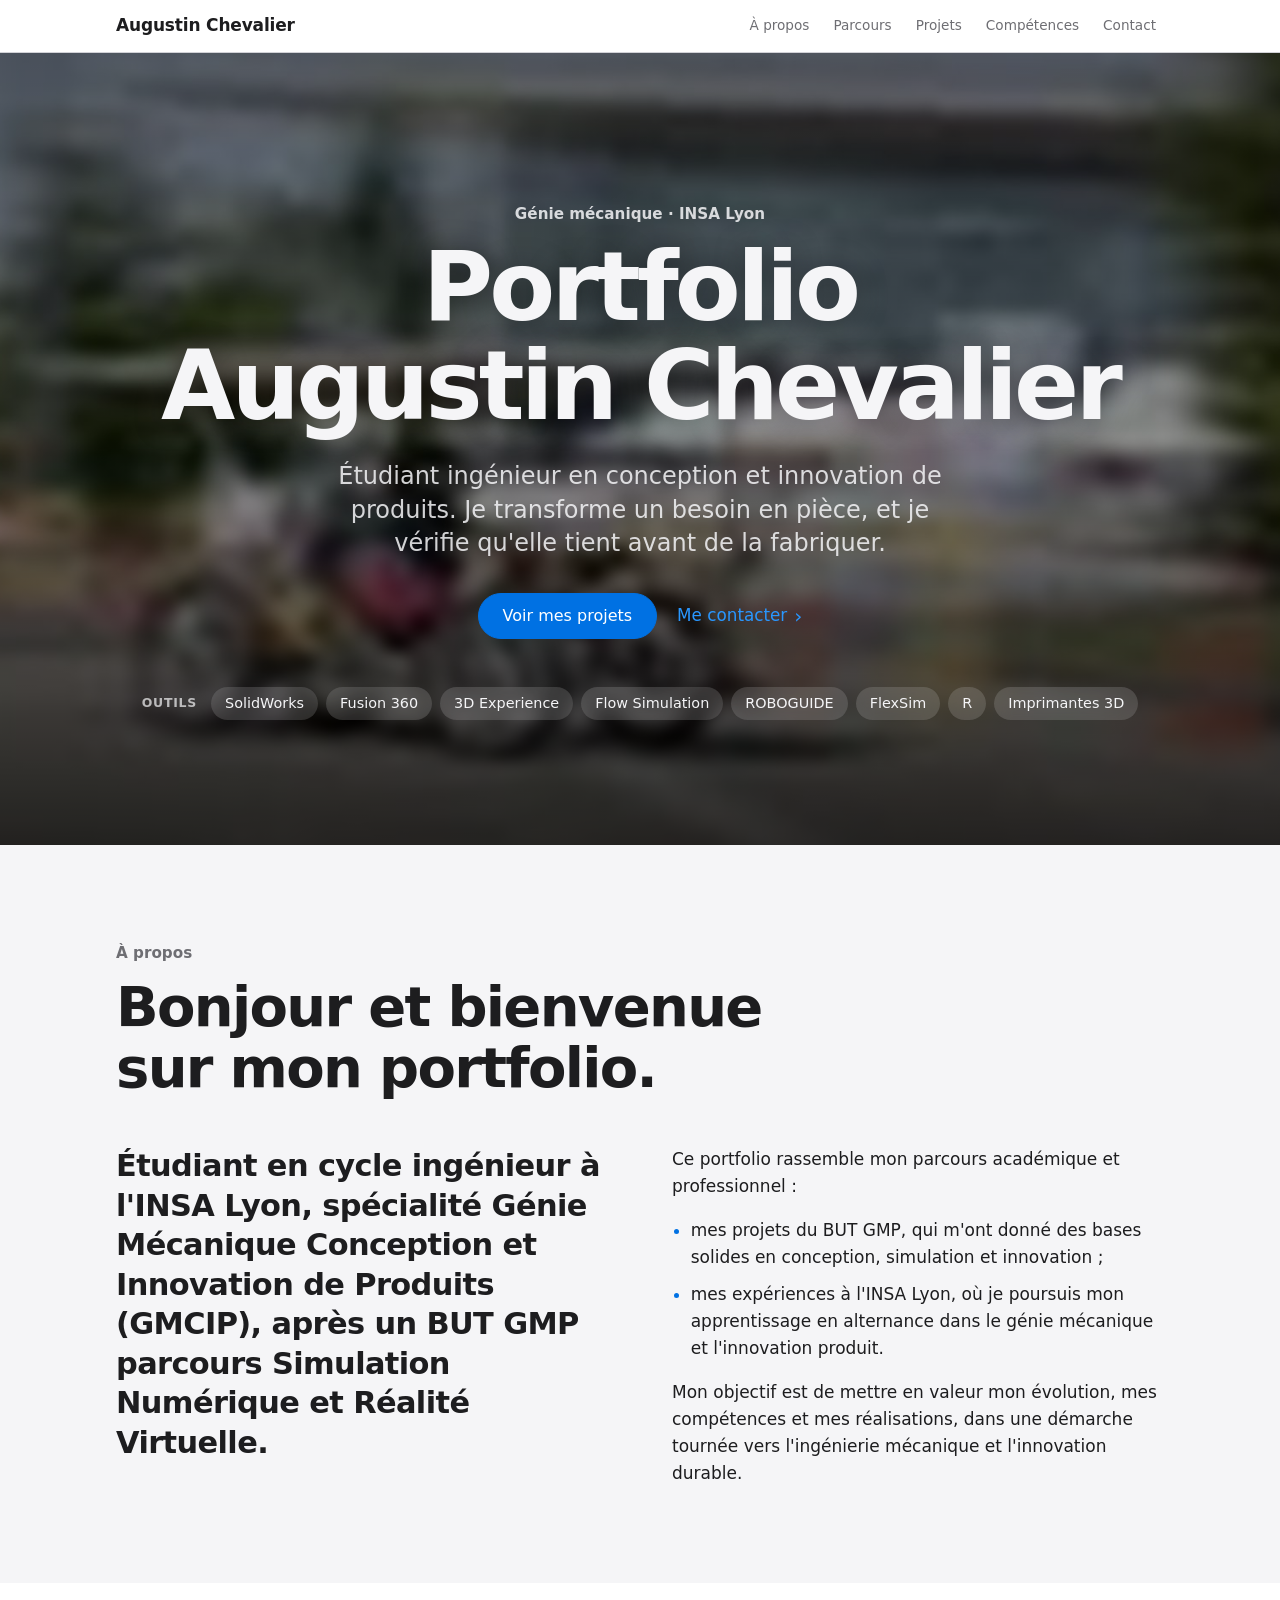
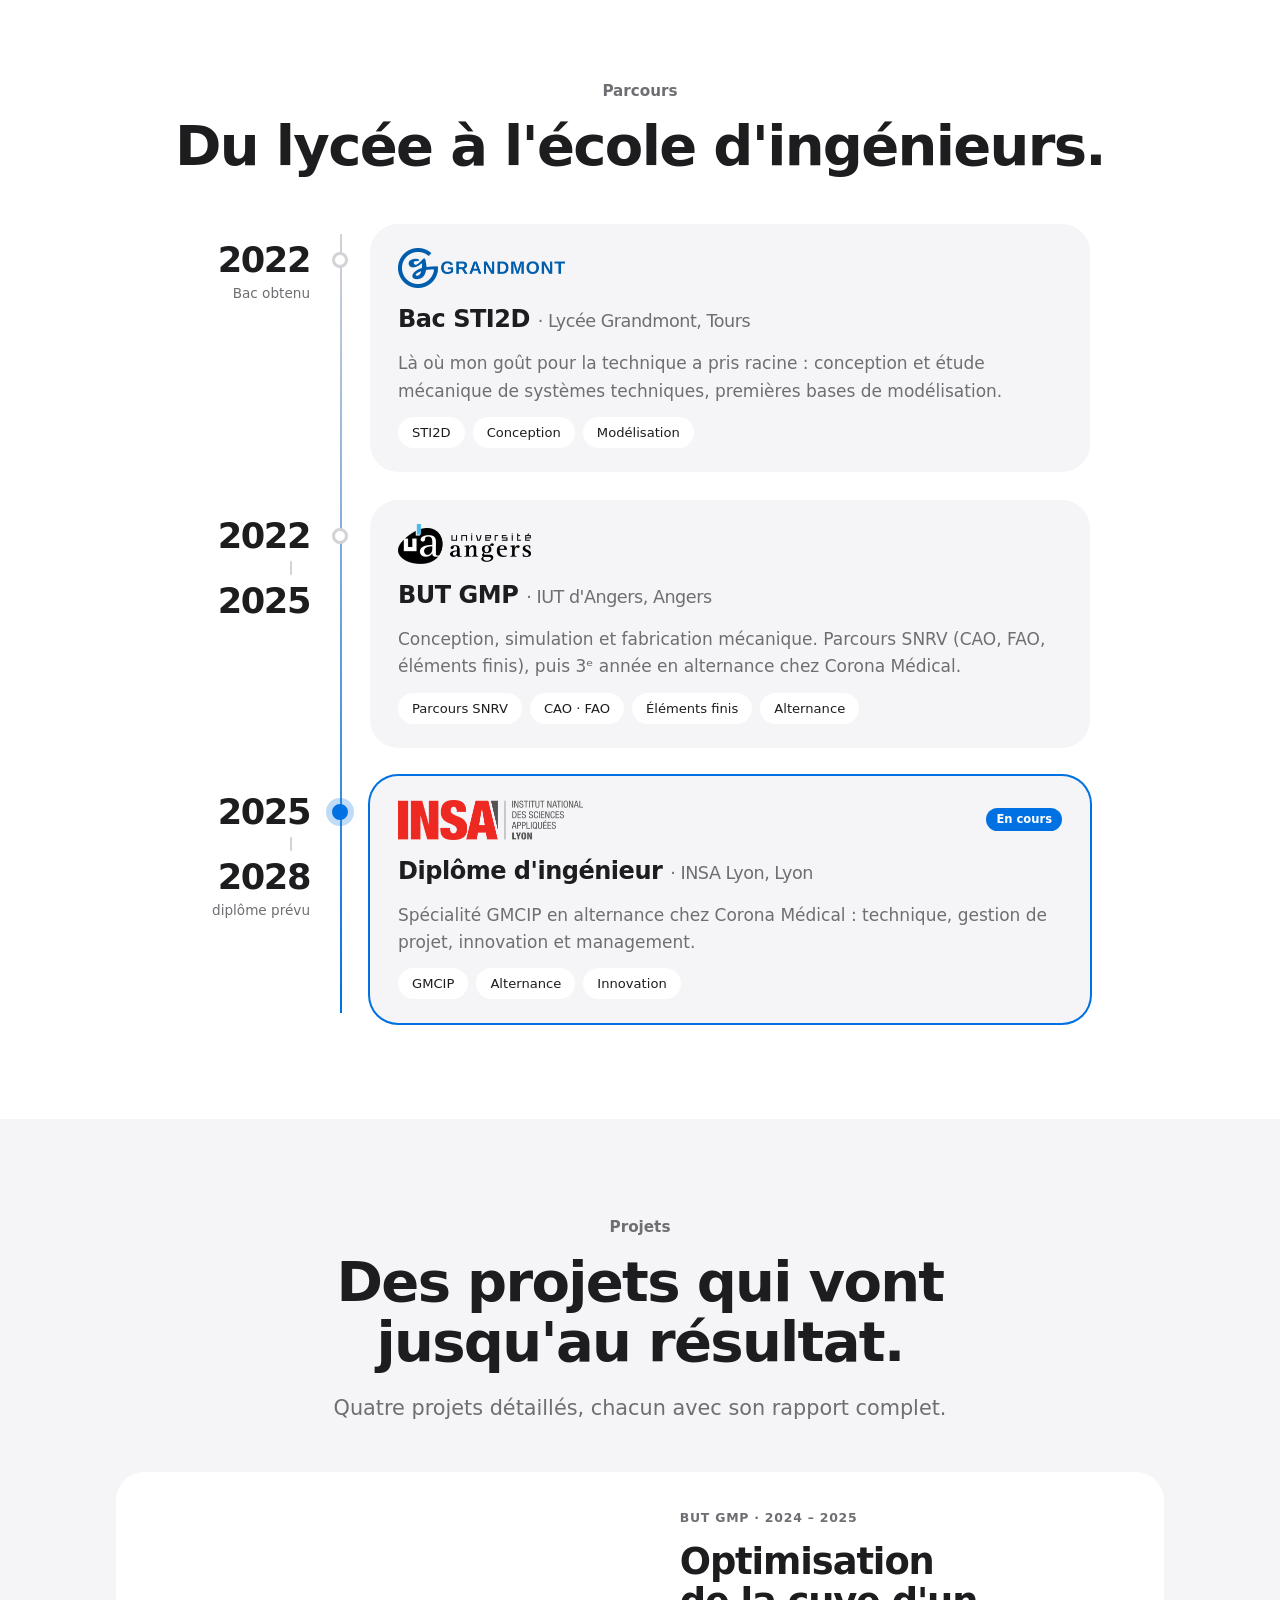
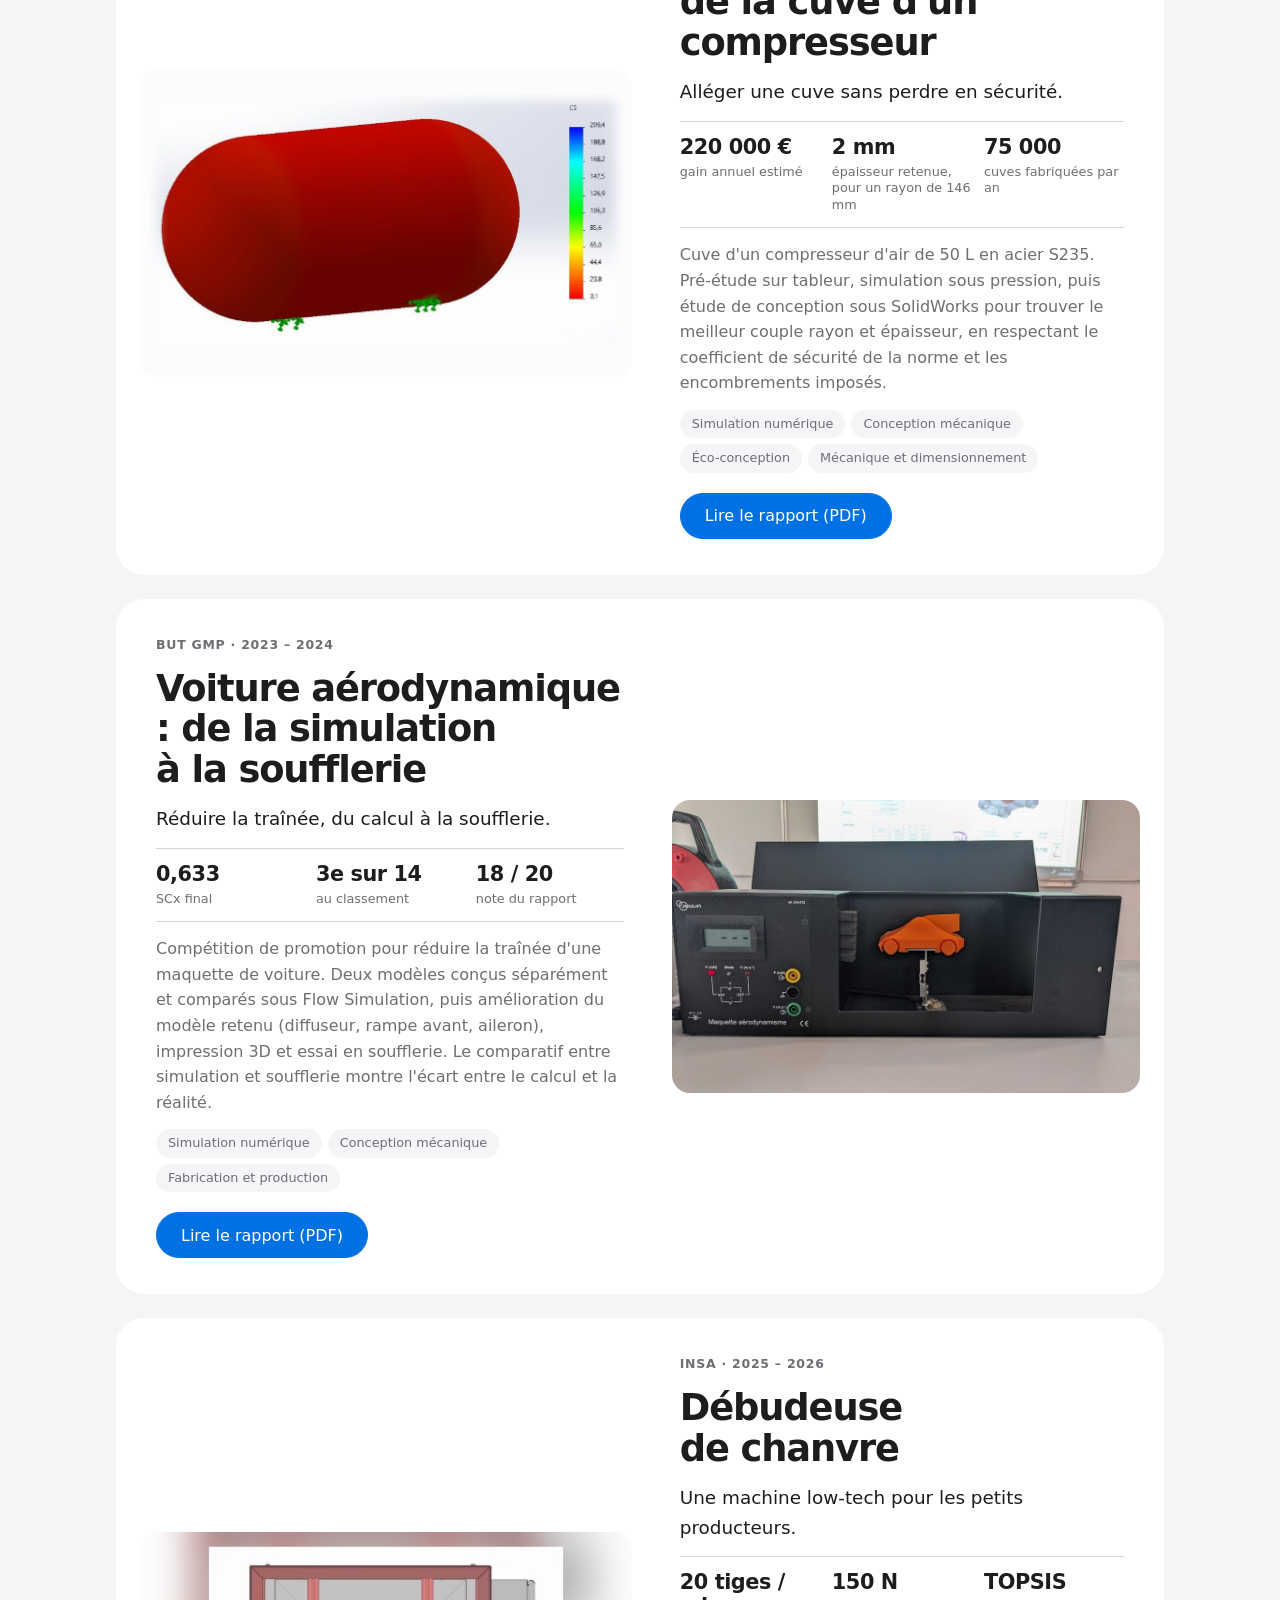
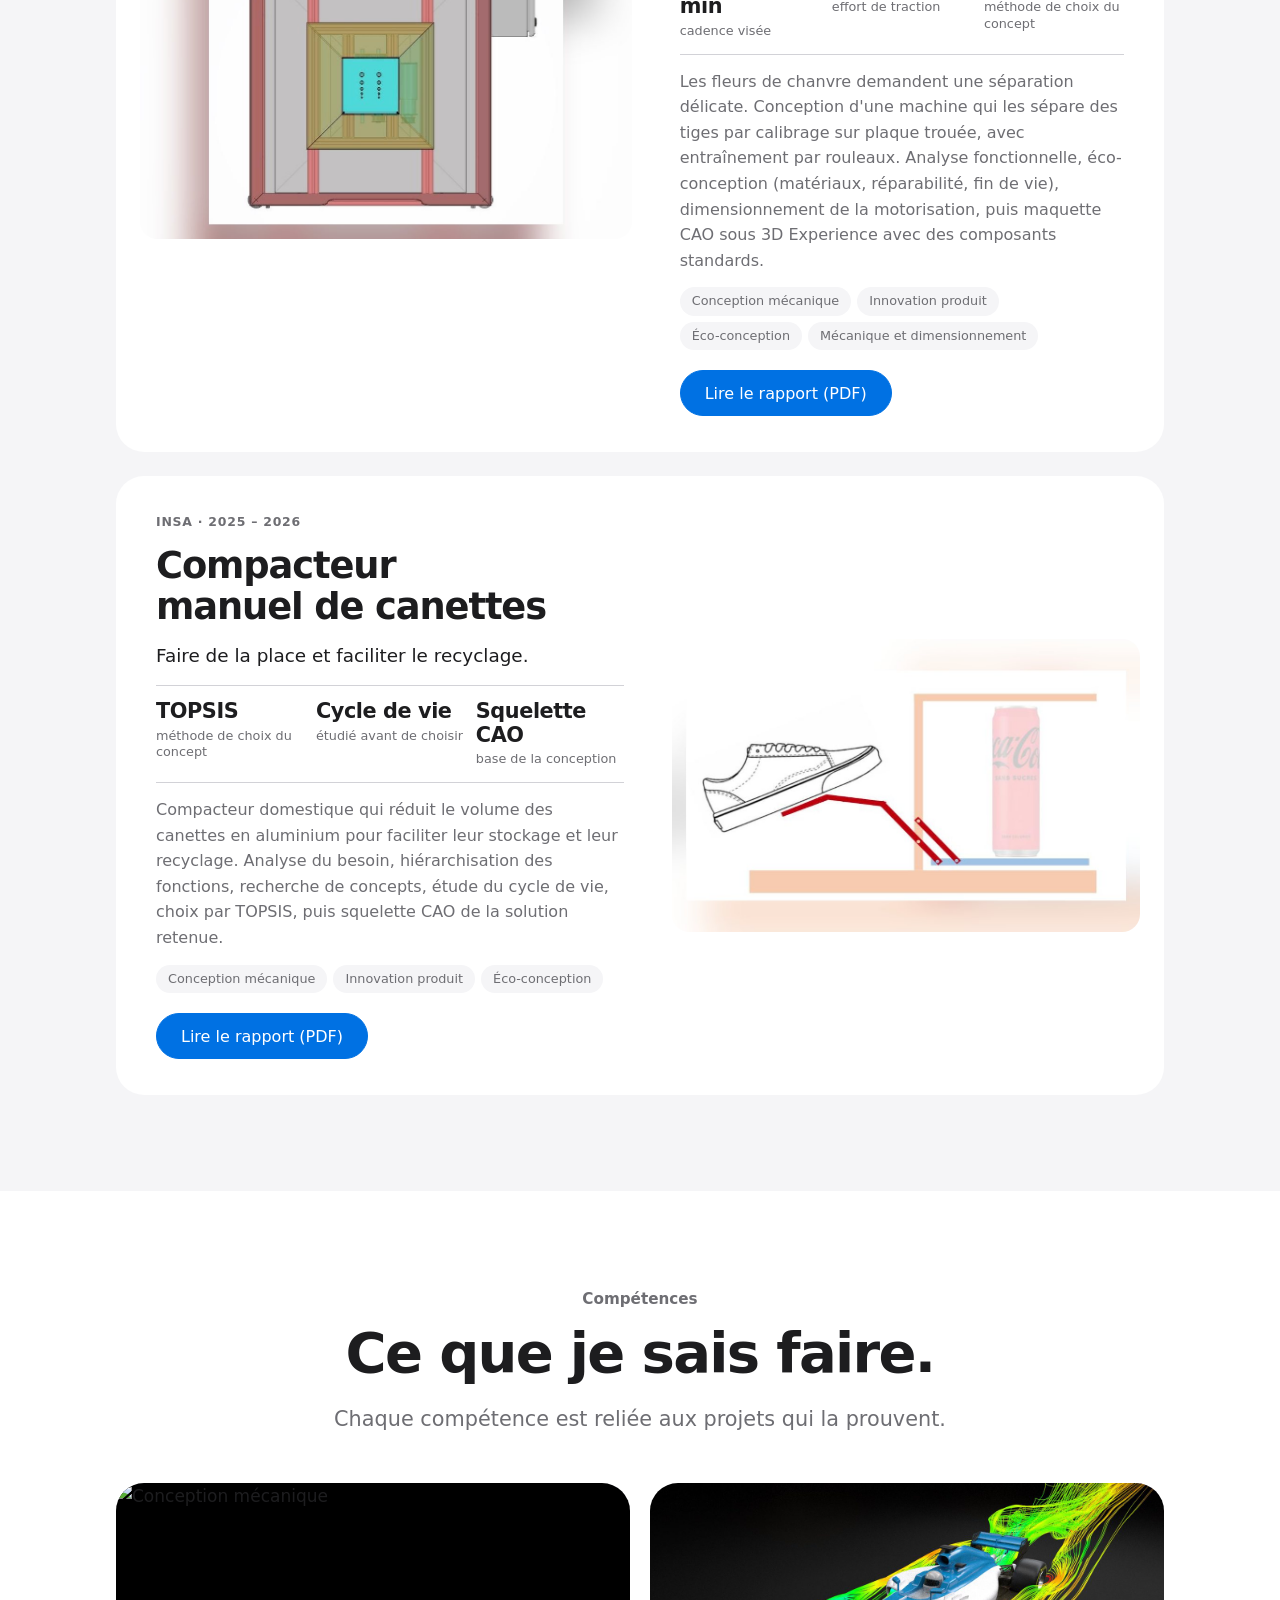
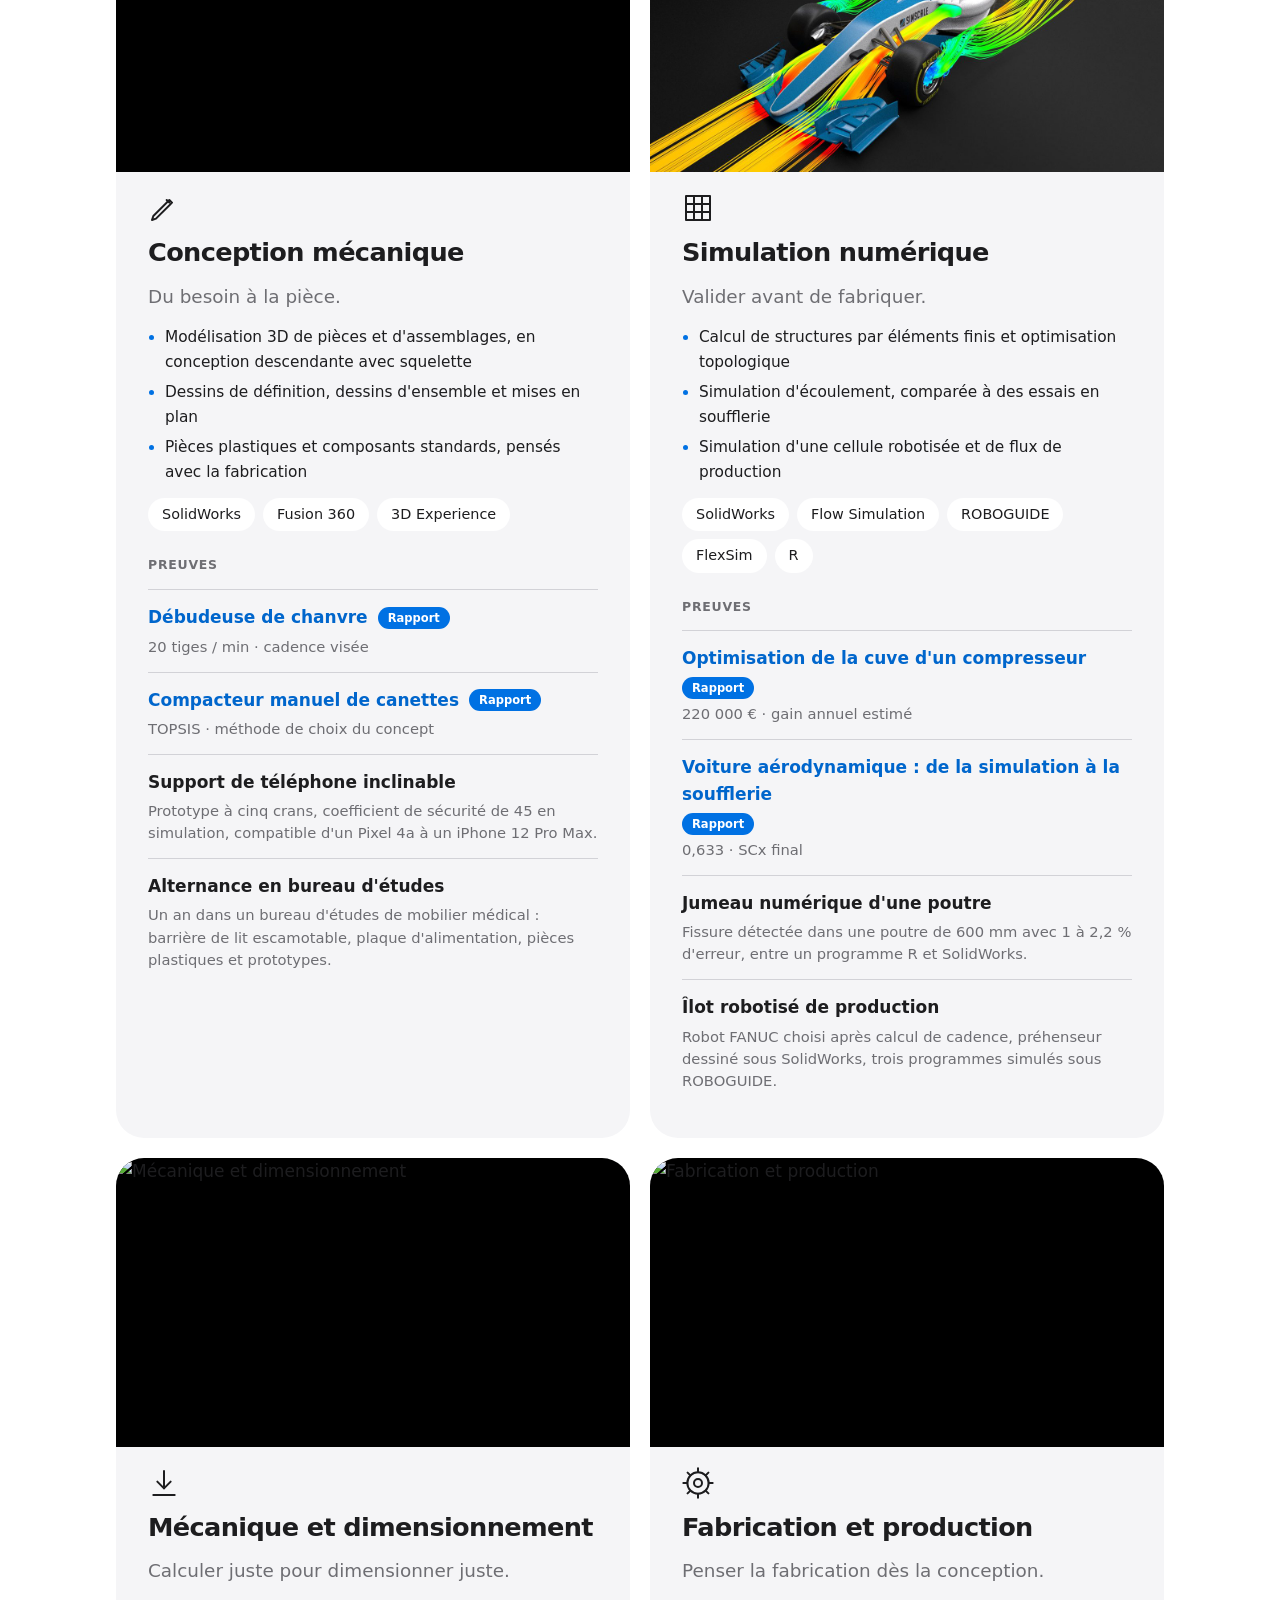
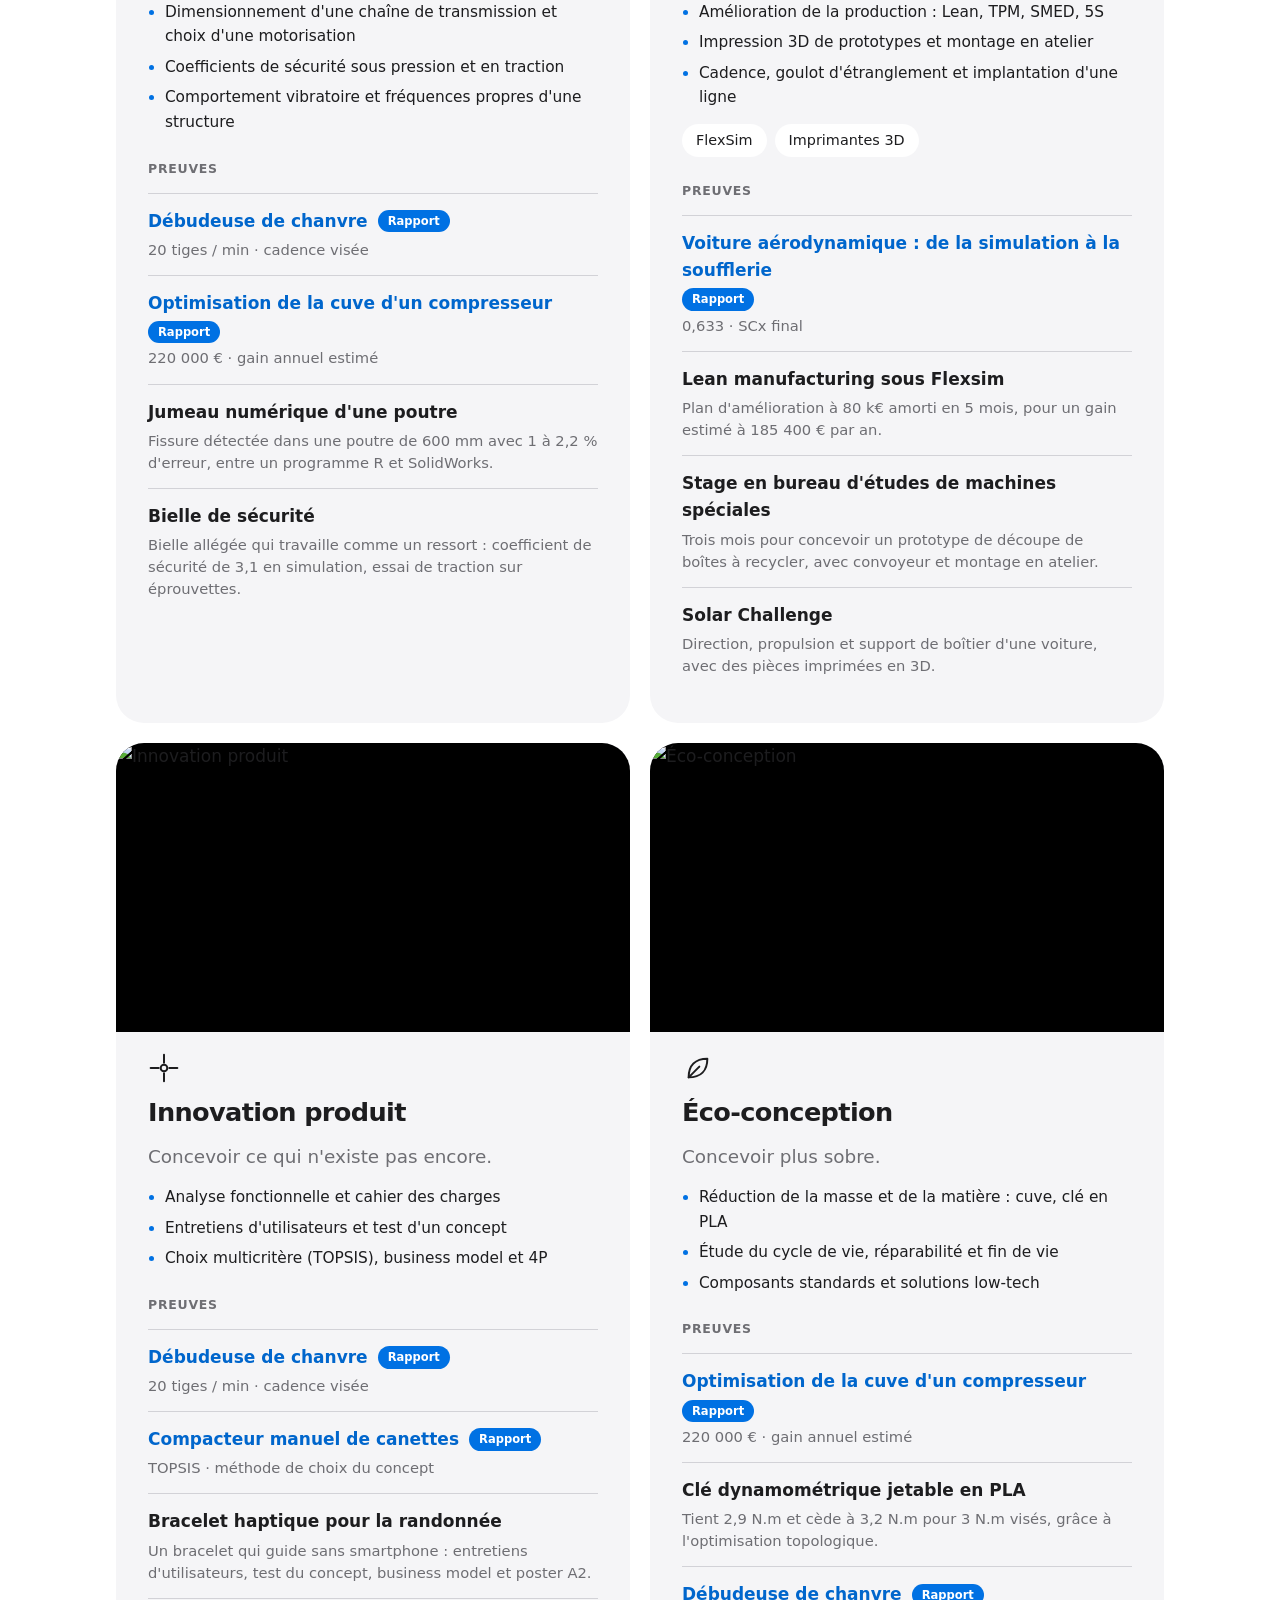
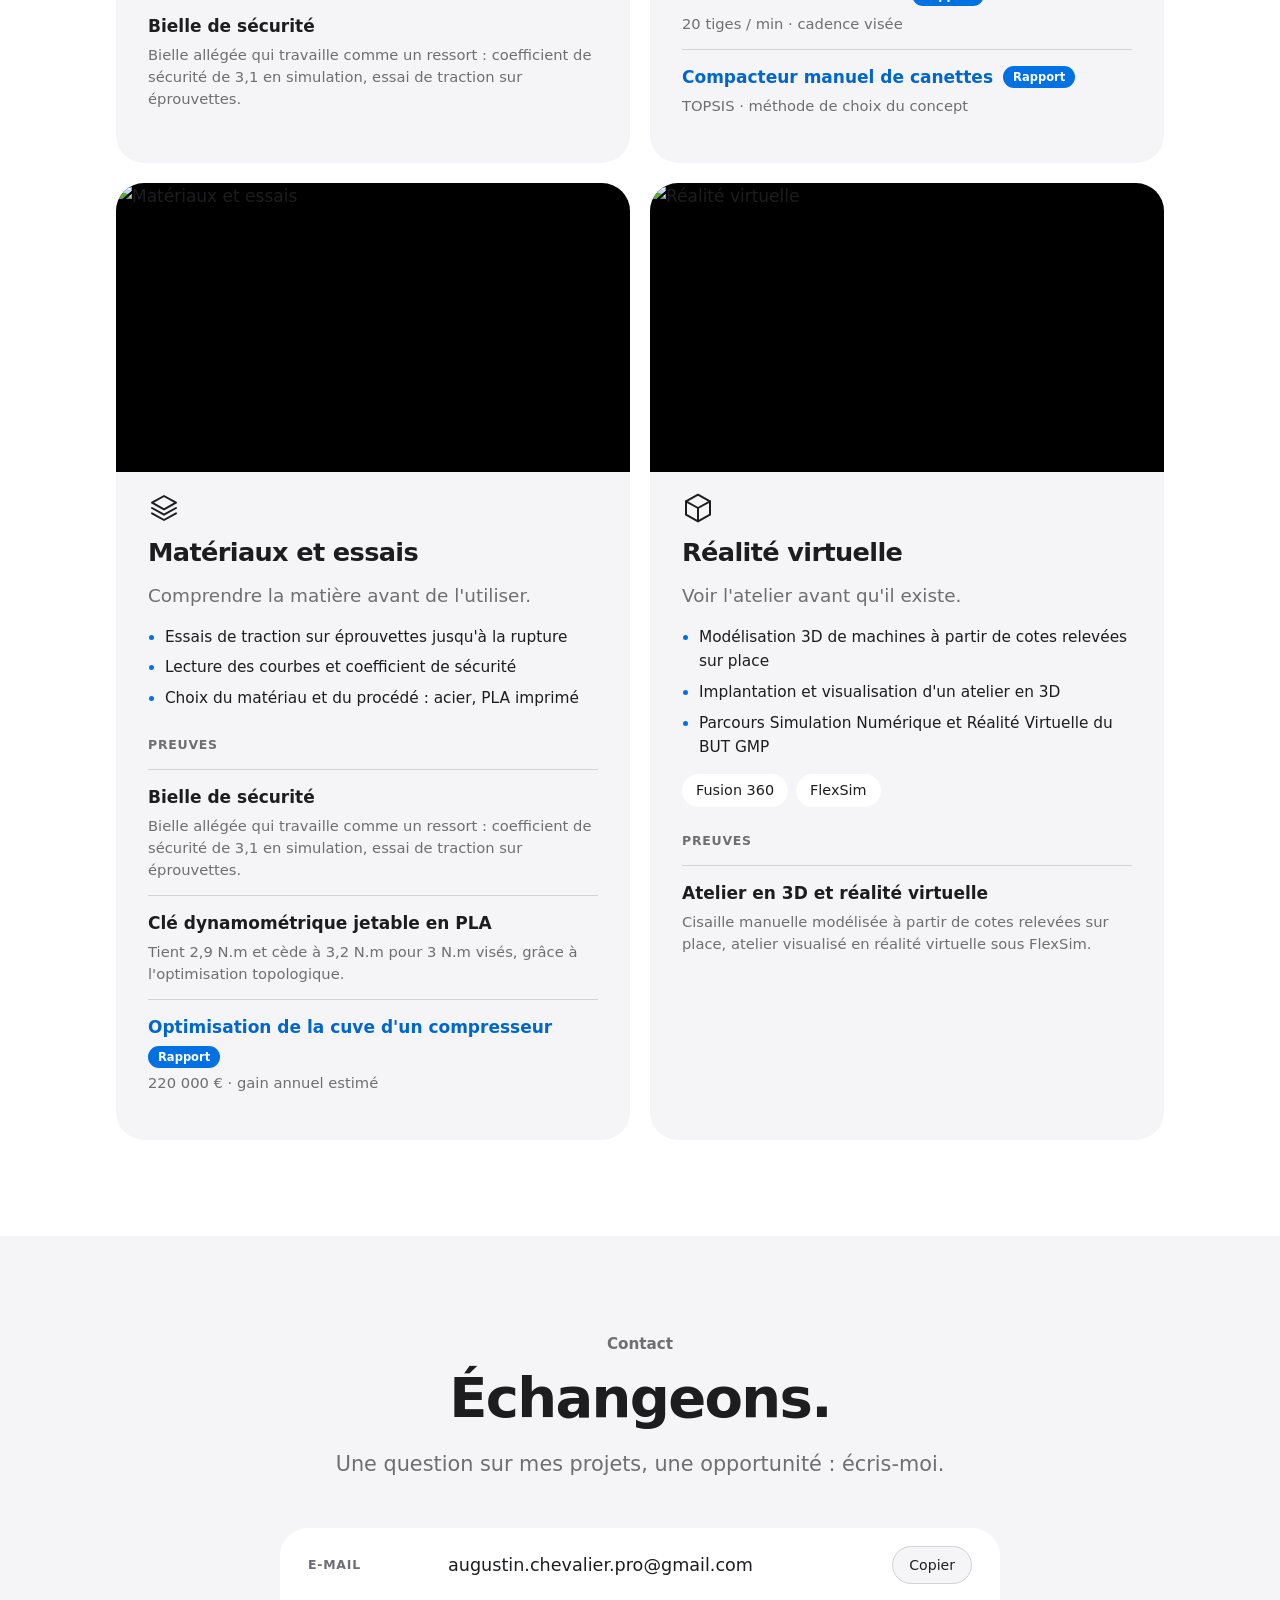
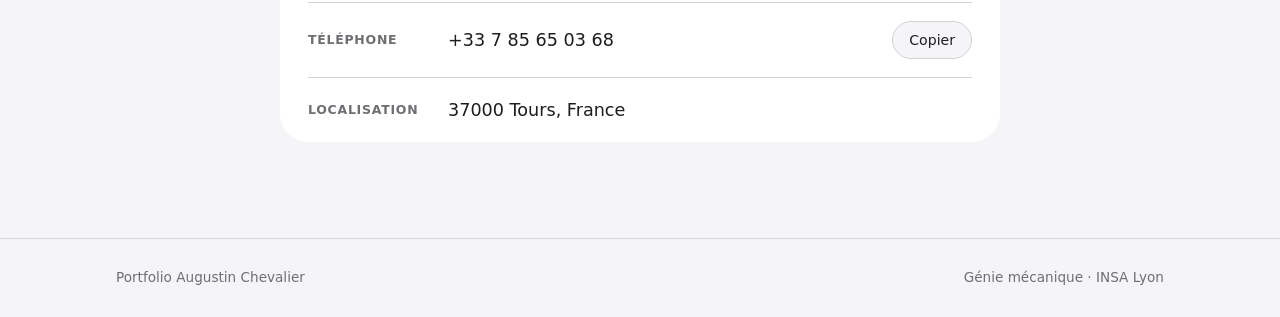
==== index.html @ 90d433e7 "Retire l'objectif de la carte INSA" ====
<!doctype html>
<html lang="fr">
<head>
<meta charset="utf-8">
<meta name="viewport" content="width=device-width, initial-scale=1, viewport-fit=cover">
<title>Portfolio Augustin Chevalier</title>
<meta name="description" content="Étudiant ingénieur en génie mécanique à l'INSA Lyon : conception, simulation et innovation produit.">
<link rel="stylesheet" href="style.css">
</head>
<body>

<header class="bar">
  <div class="inner">
    <a class="brand" href="#haut">Augustin Chevalier</a>
    <nav class="nav" aria-label="Navigation principale">
      <a href="#apropos">À propos</a>
      <a href="#parcours">Parcours</a>
      <a href="#projets">Projets</a>
      <a href="#competences">Compétences</a>
      <a href="#contact">Contact</a>
    </nav>
  </div>
</header>

<main>
  <section class="band plain hero photo" id="haut">
    <div class="inner">
      <p class="eyebrow">Génie mécanique · INSA Lyon</p>
      <h1>Portfolio<br>Augustin Chevalier</h1>
      <p class="sub">Étudiant ingénieur en conception et innovation de produits. Je transforme un besoin en pièce, et je vérifie qu'elle tient avant de la fabriquer.</p>
      <div class="cta">
        <a class="btn primary" href="#projets">Voir mes projets</a>
        <a class="link" href="#contact">Me contacter</a>
      </div>
      <div class="tools">
        <span class="label">Outils</span>
        <div class="chips" id="outils"></div>
      </div>
    </div>
  </section>

  <section class="band alt" id="apropos">
    <div class="inner">
      <div class="head"><span class="eyebrow">À propos</span><h2>Bonjour et bienvenue sur mon portfolio.</h2></div>
      <div class="about">
        <div>
          <p class="big">Étudiant en cycle ingénieur à l'INSA Lyon, spécialité Génie Mécanique Conception et Innovation de Produits (GMCIP), après un BUT GMP parcours Simulation Numérique et Réalité Virtuelle.</p>
        </div>
        <div>
          <p>Ce portfolio rassemble mon parcours académique et professionnel :</p>
          <ul>
            <li>mes projets du BUT GMP, qui m'ont donné des bases solides en conception, simulation et innovation ;</li>
            <li>mes expériences à l'INSA Lyon, où je poursuis mon apprentissage en alternance dans le génie mécanique et l'innovation produit.</li>
          </ul>
          <p>Mon objectif est de mettre en valeur mon évolution, mes compétences et mes réalisations, dans une démarche tournée vers l'ingénierie mécanique et l'innovation durable.</p>
        </div>
      </div>
    </div>
  </section>
  <section class="band plain" id="parcours">
    <div class="inner">
      <div class="head center"><span class="eyebrow">Parcours</span><h2>Du lycée à l'école d'ingénieurs.</h2></div>
      <ol class="timeline">
        <li class="tl-item">
          <div class="tl-date"><strong>2022</strong><span>Bac obtenu</span></div>
          <div class="tl-dot" aria-hidden="true"></div>
          <article class="tl-card">
            <div class="tl-top"><picture class="tl-logo"><source srcset="images/logo-lycee-grandmont-sombre.png" media="(prefers-color-scheme: dark)"><img src="images/logo-lycee-grandmont.png" alt="Logo Lycée Grandmont"></picture></div>
            <h3>Bac STI2D <span>· Lycée Grandmont, Tours</span></h3>
            <p>Là où mon goût pour la technique a pris racine : conception et étude mécanique de systèmes techniques, premières bases de modélisation.</p>
            
            <div class="chips"><span class="chip">STI2D</span><span class="chip">Conception</span><span class="chip">Modélisation</span></div>
          </article>
        </li>
        <li class="tl-item">
          <div class="tl-date"><strong>2022</strong><i class="tl-to" aria-label="à"></i><strong>2025</strong></div>
          <div class="tl-dot" aria-hidden="true"></div>
          <article class="tl-card">
            <div class="tl-top"><picture class="tl-logo"><source srcset="images/logo-universite-angers-sombre.png" media="(prefers-color-scheme: dark)"><img src="images/logo-universite-angers.png" alt="Logo Université d'Angers"></picture></div>
            <h3>BUT GMP <span>· IUT d'Angers, Angers</span></h3>
            <p>Conception, simulation et fabrication mécanique. Parcours SNRV (CAO, FAO, éléments finis), puis 3ᵉ année en alternance chez Corona Médical.</p>
            
            <div class="chips"><span class="chip">Parcours SNRV</span><span class="chip">CAO · FAO</span><span class="chip">Éléments finis</span><span class="chip">Alternance</span></div>
          </article>
        </li>
        <li class="tl-item now">
          <div class="tl-date"><strong>2025</strong><i class="tl-to" aria-label="à"></i><strong>2028</strong><span>diplôme prévu</span></div>
          <div class="tl-dot" aria-hidden="true"></div>
          <article class="tl-card">
            <div class="tl-top"><picture class="tl-logo"><source srcset="images/logo-insa-lyon-sombre.png" media="(prefers-color-scheme: dark)"><img src="images/logo-insa-lyon.png" alt="Logo INSA Lyon"></picture><span class="pill">En cours</span></div>
            <h3>Diplôme d'ingénieur <span>· INSA Lyon, Lyon</span></h3>
            <p>Spécialité GMCIP en alternance chez Corona Médical : technique, gestion de projet, innovation et management.</p>
            <div class="chips"><span class="chip">GMCIP</span><span class="chip">Alternance</span><span class="chip">Innovation</span></div>
          </article>
        </li>
      </ol>
    </div>
  </section>
  <section class="band alt" id="projets">
    <div class="inner">
      <div class="head center"><span class="eyebrow">Projets</span><h2>Des projets qui vont jusqu'au résultat.</h2><p class="lede">Quatre projets détaillés, chacun avec son rapport complet.</p></div>
      <div class="features" id="features"></div>
    </div>
  </section>
  <section class="band plain" id="competences">
    <div class="inner">
      <div class="head center"><span class="eyebrow">Compétences</span><h2>Ce que je sais faire.</h2><p class="lede">Chaque compétence est reliée aux projets qui la prouvent.</p></div>
      <div class="comps" id="comps"></div>
    </div>
  </section>
  <section class="band alt" id="contact">
    <div class="inner">
      <div class="head center"><span class="eyebrow">Contact</span><h2>Échangeons.</h2><p class="lede">Une question sur mes projets, une opportunité : écris-moi.</p></div>
      <div class="contact">
        <div class="row">
          <span class="label">E-mail</span>
          <a class="val" href="mailto:augustin.chevalier.pro@gmail.com">augustin.chevalier.pro@gmail.com</a>
          <button class="btn small" type="button" data-copy="augustin.chevalier.pro@gmail.com">Copier</button>
        </div>
        <div class="row">
          <span class="label">Téléphone</span>
          <a class="val" href="tel:+33785650368">+33 7 85 65 03 68</a>
          <button class="btn small" type="button" data-copy="+33 7 85 65 03 68">Copier</button>
        </div>
        <div class="row">
          <span class="label">Localisation</span>
          <span class="val">37000 Tours, France</span>
          <span></span>
        </div>
      </div>
    </div>
  </section>
</main>

<footer>
  <div class="inner">
    <span>Portfolio Augustin Chevalier</span>
    <span>Génie mécanique · INSA Lyon</span>
  </div>
</footer>

<script src="competences.js"></script>
<script src="projets.js"></script>
<script src="main.js"></script>
</body>
</html>
---- style.css ----
/* Mise en page : bandes blanc / gris très clair, titre géant et trois chiffres clés en haut, grands blocs projets en deux colonnes qui alternent, puis cartes de compétences sur deux colonnes avec les projets qui les prouvent. Sobriété inspirée des sites Apple. */
:root {
  --bg: #FFFFFF;
  --alt: #F5F5F7;
  --ink: #1D1D1F;
  --muted: #6E6E73;
  --line: #D2D2D7;
  --accent: #0071E3;
  --accent-ink: #FFFFFF;
  --link: #0066CC;
  --nav: rgba(255, 255, 255, .8);
  --r-lg: 28px;
  --r-md: 18px;
  --font: -apple-system, BlinkMacSystemFont, "SF Pro Display", "SF Pro Text", "Helvetica Neue", "Segoe UI", system-ui, Roboto, Arial, sans-serif;
}
@media (prefers-color-scheme: dark) {
  :root:not([data-theme="light"]) {
    --bg: #000000; --alt: #161617; --ink: #F5F5F7; --muted: #A1A1A6; --line: #3A3A3C;
    --link: #2997FF; --nav: rgba(0, 0, 0, .72); color-scheme: dark;
  }
}
:root[data-theme="dark"] {
  --bg: #000000; --alt: #161617; --ink: #F5F5F7; --muted: #A1A1A6; --line: #3A3A3C;
  --link: #2997FF; --nav: rgba(0, 0, 0, .72); color-scheme: dark;
}

*, *::before, *::after { box-sizing: border-box; }
html { scroll-behavior: smooth; scroll-padding-top: 72px; }
body { margin: 0; background: var(--bg); color: var(--ink); font: 400 1.0625rem/1.6 var(--font); -webkit-font-smoothing: antialiased; }
body::before { content: ""; position: fixed; inset: 0 0 auto; height: env(safe-area-inset-top, 0px); z-index: 10; background: var(--nav); }
img, svg { max-width: 100%; }
a { color: inherit; }
:focus-visible { outline: 2px solid var(--accent); outline-offset: 3px; border-radius: 6px; }
h1, h2, h3, h4 { margin: 0; text-wrap: balance; }
p { margin: 0; max-width: 65ch; }

.inner { max-width: 1080px; margin-inline: auto; padding-left: max(16px, env(safe-area-inset-left, 0px)); padding-right: max(16px, env(safe-area-inset-right, 0px)); }
.band { padding-block: 96px; }
.band.plain { background: var(--bg); --panel: var(--alt); --fig: var(--bg); }
.band.alt { background: var(--alt); --panel: var(--bg); --fig: var(--alt); }
.eyebrow { font-size: .95rem; font-weight: 600; color: var(--muted); }
.band h2 { font-size: clamp(2.1rem, 5vw, 3.5rem); font-weight: 700; letter-spacing: -.03em; line-height: 1.08; }
.lede { font-size: clamp(1.1rem, 2vw, 1.3rem); line-height: 1.5; color: var(--muted); margin-top: 8px; }
.label { font-size: .78rem; font-weight: 600; letter-spacing: .06em; text-transform: uppercase; color: var(--muted); }
.head { display: grid; gap: 12px; margin-bottom: 48px; }
.head.center { justify-items: center; text-align: center; }

/* Menu */
.bar { position: sticky; top: env(safe-area-inset-top, 0px); z-index: 20; background: var(--nav); -webkit-backdrop-filter: saturate(180%) blur(20px); backdrop-filter: saturate(180%) blur(20px); border-bottom: 1px solid var(--line); }
.bar .inner { display: flex; align-items: center; justify-content: space-between; gap: 8px 24px; min-height: 52px; }
.brand { font-weight: 600; text-decoration: none; letter-spacing: -.01em; }
.nav { display: flex; gap: 2px 8px; }
.nav a { font-size: .85rem; text-decoration: none; color: var(--muted); padding: 10px 8px; min-height: 44px; display: inline-flex; align-items: center; }
.nav a:hover { color: var(--ink); }

/* Boutons et liens */
.btn { display: inline-flex; align-items: center; justify-content: center; min-height: 46px; padding: 0 24px; font: 500 1rem var(--font); text-decoration: none; border: 1px solid var(--line); border-radius: 999px; background: transparent; color: var(--ink); cursor: pointer; }
.btn:hover { border-color: var(--ink); }
.btn.primary { background: var(--accent); border-color: var(--accent); color: var(--accent-ink); }
.btn.primary:hover { filter: brightness(1.1); }
.btn.small { min-height: 38px; padding: 0 16px; font-size: .88rem; background: var(--fig); }
.link { display: inline-flex; align-items: center; min-height: 46px; color: var(--link); text-decoration: none; font-size: 1.05rem; }
.link::after { content: "›"; margin-left: .35em; font-size: 1.2em; }
.link:hover { text-decoration: underline; }

/* Puces */
.chips { display: flex; flex-wrap: wrap; gap: 8px; }
.chip { padding: 5px 14px; border-radius: 999px; background: var(--fig); font-size: .9rem; font-weight: 500; }
.tags { display: flex; flex-wrap: wrap; gap: 6px; }
.tag { font-size: .8rem; font-weight: 500; padding: 4px 12px; border-radius: 999px; background: var(--fig); color: var(--muted); }

/* Haut de page */
.hero { padding-block: 88px 72px; text-align: center; }
.hero .eyebrow { margin-inline: auto; }
.hero h1 { font-size: clamp(2.8rem, 9vw, 6rem); font-weight: 700; letter-spacing: -.04em; line-height: 1.03; margin-top: 12px; }
.hero .sub { margin: 24px auto 0; font-size: clamp(1.15rem, 2.4vw, 1.5rem); line-height: 1.4; color: var(--muted); max-width: 40ch; }
.cta { display: flex; flex-wrap: wrap; justify-content: center; align-items: center; gap: 8px 20px; margin-top: 32px; }
.tools { display: flex; flex-wrap: wrap; justify-content: center; align-items: center; gap: 10px 14px; margin-top: 48px; }
.tools .chips { justify-content: center; }
.tools .chip { background: var(--alt); }

/* Haut de page avec photo en fond : toujours sombre pour que le texte reste lisible */
.hero.photo { position: relative; isolation: isolate; overflow: hidden; min-height: min(88vh, 820px); display: grid; align-content: center; padding-block: 112px 88px; background: #000; color: #F5F5F7; }
.hero.photo::before { content: ""; position: absolute; inset: 0; z-index: -2; background: url("images/hero-voiture-solaire.jpg") center / cover no-repeat; transform: scale(1.06); }
.hero.photo::after { content: ""; position: absolute; inset: 0; z-index: -1; background: linear-gradient(180deg, rgba(0, 0, 0, .55) 0%, rgba(0, 0, 0, .42) 45%, rgba(0, 0, 0, .82) 100%); }
.hero.photo h1 { text-shadow: 0 2px 30px rgba(0, 0, 0, .35); }
.hero.photo .eyebrow, .hero.photo .sub { color: rgba(245, 245, 247, .85); }
.hero.photo .label { color: rgba(245, 245, 247, .7); }
.hero.photo .link { color: #2997FF; }
.hero.photo .tools .chip { background: rgba(255, 255, 255, .14); color: #F5F5F7; -webkit-backdrop-filter: blur(8px); backdrop-filter: blur(8px); }

/* Projets phares */
.features { display: grid; gap: 24px; }
.feature { display: grid; grid-template-columns: minmax(0, 1.05fr) minmax(0, 1fr); gap: 40px; align-items: center; padding: 24px; border-radius: var(--r-lg); background: var(--panel); }
.feature:nth-child(even) .f-media { order: 2; }
.f-media { margin: 0; aspect-ratio: 16 / 10; border-radius: var(--r-md); background: var(--fig); overflow: hidden; }
.f-media img { display: block; width: 100%; height: 100%; object-fit: cover; }
.f-body { display: grid; gap: 14px; justify-items: start; padding: 12px 16px 12px 8px; min-width: 0; }
.feature:nth-child(even) .f-body { padding: 12px 8px 12px 16px; }
.feature h3 { font-size: clamp(1.7rem, 3vw, 2.3rem); font-weight: 700; letter-spacing: -.03em; line-height: 1.1; }
.hook { font-size: 1.15rem; font-weight: 500; }
.stats { display: grid; grid-template-columns: repeat(3, minmax(0, 1fr)); gap: 12px; width: 100%; padding-block: 14px; border-block: 1px solid var(--line); }
.stat strong { display: block; font-size: 1.3rem; font-weight: 700; letter-spacing: -.02em; line-height: 1.15; }
.stat span { display: block; margin-top: 4px; font-size: .8rem; line-height: 1.3; color: var(--muted); }
.desc { color: var(--muted); font-size: 1rem; }
.f-body .btn { margin-top: 6px; }

/* Compétences */
.comps { display: grid; grid-template-columns: repeat(2, minmax(0, 1fr)); gap: 20px; }
.comp { display: grid; gap: 14px; align-content: start; min-width: 0; padding: 32px; border-radius: var(--r-lg); background: var(--panel); }
.comp { overflow: hidden; }
.comp-media { margin: -32px -32px 6px; aspect-ratio: 16 / 9; background: #000; }
.comp-media img { display: block; width: 100%; height: 100%; object-fit: cover; }
.comp > svg { width: 32px; height: 32px; fill: none; stroke: var(--ink); stroke-width: 1.5; stroke-linecap: round; stroke-linejoin: round; }
.comp h3 { font-size: 1.6rem; font-weight: 700; letter-spacing: -.025em; line-height: 1.15; }
.comp-hook { font-size: 1.15rem; color: var(--muted); }
.points { margin: 0; padding-left: 1.1em; display: grid; gap: 6px; font-size: .96rem; }
.points li::marker { color: var(--accent); }
.comp h4.label { margin-top: 10px; }
.proofs { list-style: none; margin: 0; padding: 0; }
.proof { padding: 14px 0; border-top: 1px solid var(--line); }
.proof-head { display: flex; flex-wrap: wrap; align-items: center; gap: 4px 10px; }
.proof-title { font-weight: 600; }
a.proof-title { color: var(--link); text-decoration: none; }
a.proof-title:hover { text-decoration: underline; }
.pill { font-size: .72rem; font-weight: 600; padding: 2px 10px; border-radius: 999px; background: var(--accent); color: var(--accent-ink); }
.proof p { margin-top: 4px; font-size: .92rem; line-height: 1.5; color: var(--muted); }

/* À propos */
.about { display: grid; grid-template-columns: minmax(0, 1fr) minmax(0, 1fr); gap: 32px 64px; align-items: start; }
.about > div { display: grid; gap: 16px; align-content: start; }
.about ul { margin: 0; padding-left: 1.1em; display: grid; gap: 10px; max-width: 65ch; }
.about li::marker { color: var(--accent); }
.about .big { font-size: clamp(1.4rem, 2.6vw, 1.9rem); line-height: 1.3; font-weight: 600; letter-spacing: -.02em; }

/* Parcours : frise verticale, une date et une carte par étape */
.timeline { list-style: none; margin: 0 auto; padding: 0; max-width: 900px; display: grid; gap: 28px; position: relative; }
.timeline::before { content: ""; position: absolute; left: 150px; top: 10px; bottom: 10px; width: 2px; background: linear-gradient(var(--line), var(--accent)); }
.tl-item { display: grid; grid-template-columns: 120px 60px minmax(0,1fr); align-items: start; }
.tl-date { text-align: right; padding-top: 18px; }
.tl-date strong { display: block; font-size: 2.2rem; font-weight: 700; letter-spacing: -.04em; line-height: 1; }
.tl-date span { display: block; margin-top: 6px; font-size: .85rem; color: var(--muted); }
.tl-to { display: block; width: 2px; height: 14px; margin: 8px 1.05em 8px auto; border-radius: 2px; background: var(--line); }
.tl-dot { justify-self: center; margin-top: 28px; width: 16px; height: 16px; border-radius: 50%; background: var(--bg); border: 3px solid var(--line); position: relative; z-index: 1; }
.now .tl-dot { border-color: var(--accent); background: var(--accent); box-shadow: 0 0 0 6px color-mix(in srgb, var(--accent) 25%, transparent); }
.tl-card { padding: 24px 28px; border-radius: var(--r-lg); background: var(--panel); display: grid; gap: 12px; }
.now .tl-card { box-shadow: 0 0 0 2px var(--accent); }
.tl-top { display: flex; align-items: center; justify-content: space-between; gap: 12px; }
.tl-logo img { display: block; height: 40px; width: auto; }
.tl-card h3 { font-size: 1.5rem; font-weight: 700; letter-spacing: -.02em; }
.tl-card h3 span { font-weight: 500; color: var(--muted); font-size: 1.1rem; }
.tl-card p { color: var(--muted); }
.tl-card .chip { background: var(--fig); font-size: .82rem; }
@media (max-width: 700px) { .tl-date strong { display: inline; font-size: 1.6rem; } .tl-to { display: inline-block; width: 14px; height: 2px; margin: 0 8px; vertical-align: middle; } .tl-date span { display: inline; margin-left: 8px; } .timeline::before { left: 11px; } .tl-item { grid-template-columns: 24px minmax(0,1fr); } .tl-date { grid-column: 2; text-align: left; padding: 0 0 8px; } .tl-dot { grid-column: 1; grid-row: 1; margin-top: 8px; } .tl-card { grid-column: 2; } }

/* Contact */
.contact { max-width: 720px; margin-inline: auto; background: var(--panel); border-radius: var(--r-lg); padding-inline: 28px; }
.contact .row { display: grid; grid-template-columns: 120px minmax(0, 1fr) auto; align-items: center; gap: 8px 20px; padding-block: 18px; border-bottom: 1px solid var(--line); }
.contact .row:last-child { border-bottom: 0; }
.contact .val { font-size: 1.1rem; font-weight: 500; overflow-wrap: anywhere; text-decoration: none; }
.contact a.val:hover { color: var(--link); }

footer { background: var(--alt); border-top: 1px solid var(--line); padding-top: 28px; padding-bottom: calc(28px + env(safe-area-inset-bottom, 0px)); font-size: .85rem; color: var(--muted); }
footer .inner { display: flex; flex-wrap: wrap; justify-content: space-between; gap: 8px 24px; }

@media (max-width: 900px) {
  .feature { grid-template-columns: minmax(0, 1fr); gap: 20px; }
  .feature:nth-child(even) .f-media { order: 0; }
  .f-body, .feature:nth-child(even) .f-body { padding: 4px 8px 12px; }
  .comps { grid-template-columns: minmax(0, 1fr); }
}
@media (max-width: 820px) {
  .band { padding-block: 56px; }
  .hero { padding-block: 48px 48px; }
  .about { grid-template-columns: minmax(0, 1fr); }
  .head { margin-bottom: 32px; }
  .comp { padding: 24px; }
  .comp-media { margin: -24px -24px 6px; }
  .hero.photo { min-height: 0; padding-block: 88px 64px; }
  .contact { padding-inline: 20px; }
  .contact .row { grid-template-columns: minmax(0, 1fr) auto; }
  .contact .row .label { grid-column: 1 / -1; }
}
@media (max-width: 640px) {
  .brand { display: none; }
  .nav { width: 100%; justify-content: space-between; }
  .nav a { padding-inline: 4px; font-size: .8rem; }
  .stat strong { font-size: 1.05rem; }
}
@media (prefers-reduced-motion: reduce) {
  html { scroll-behavior: auto; }
}
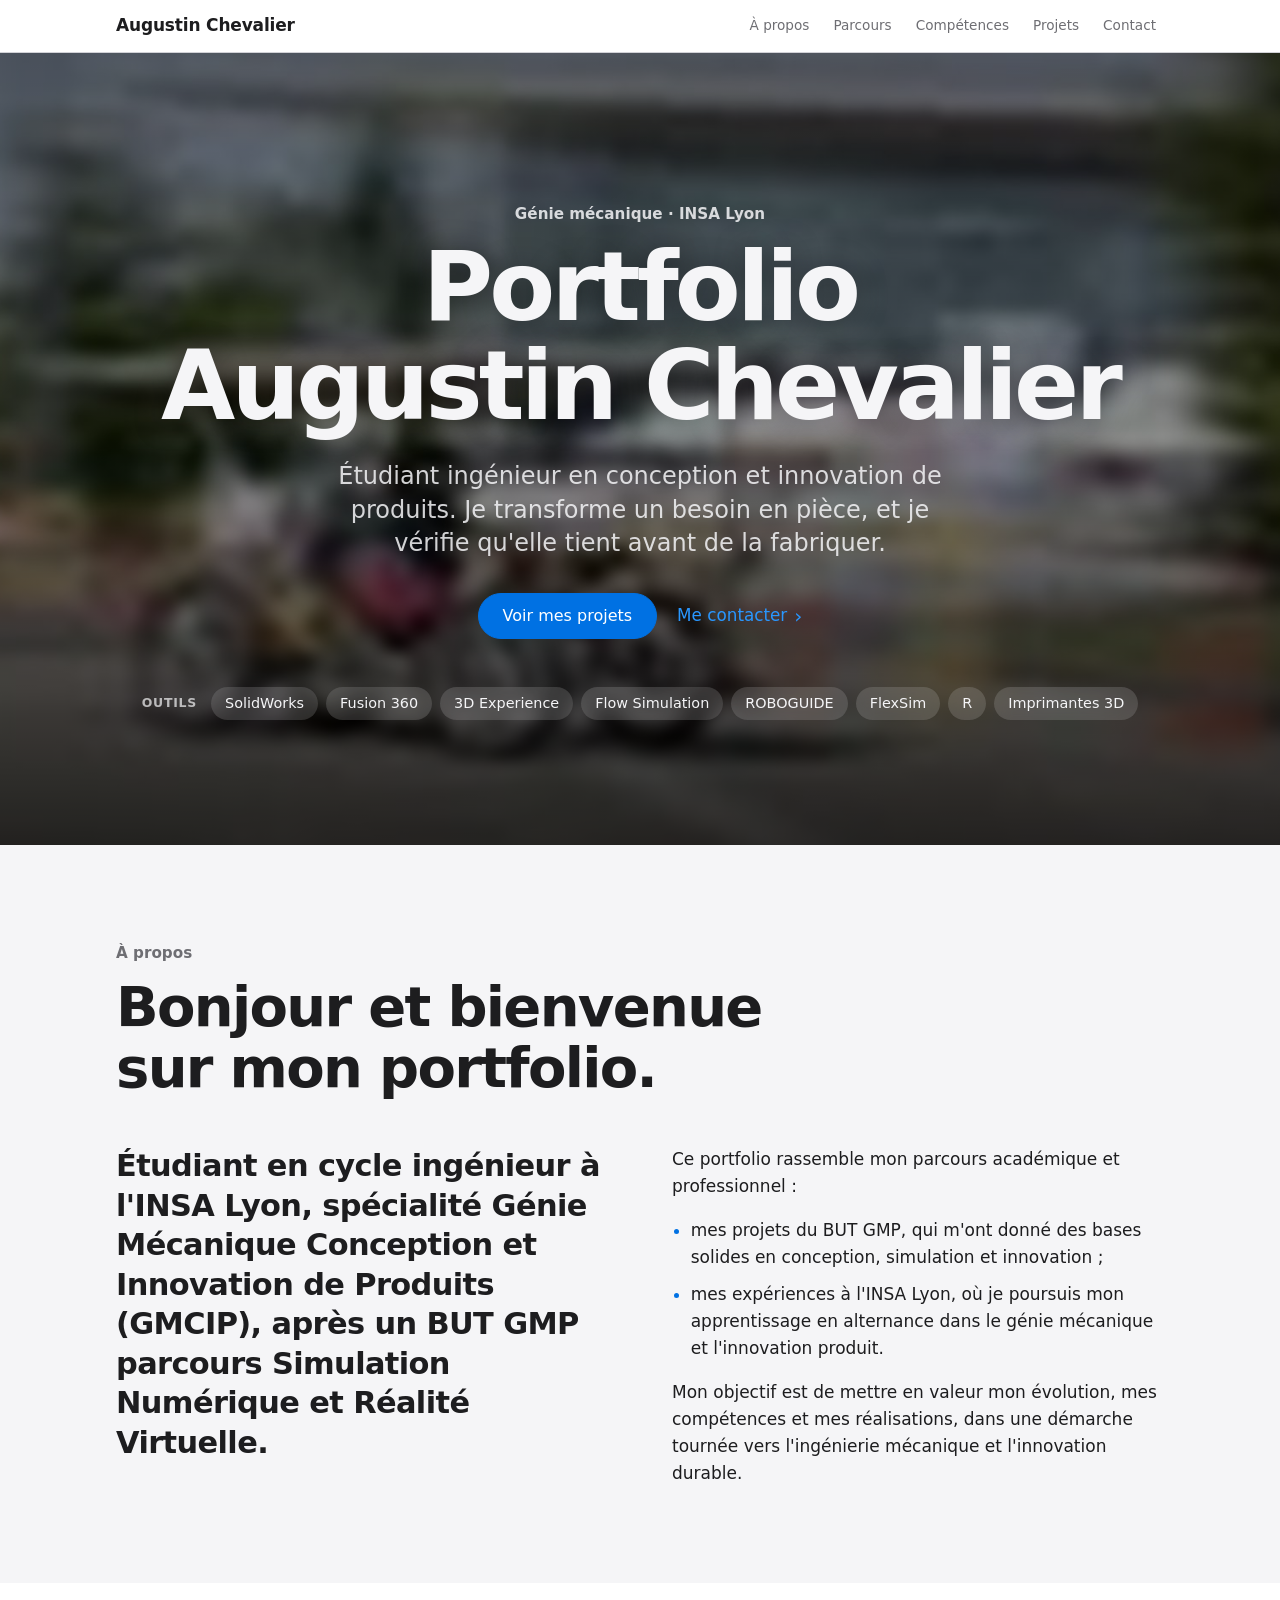
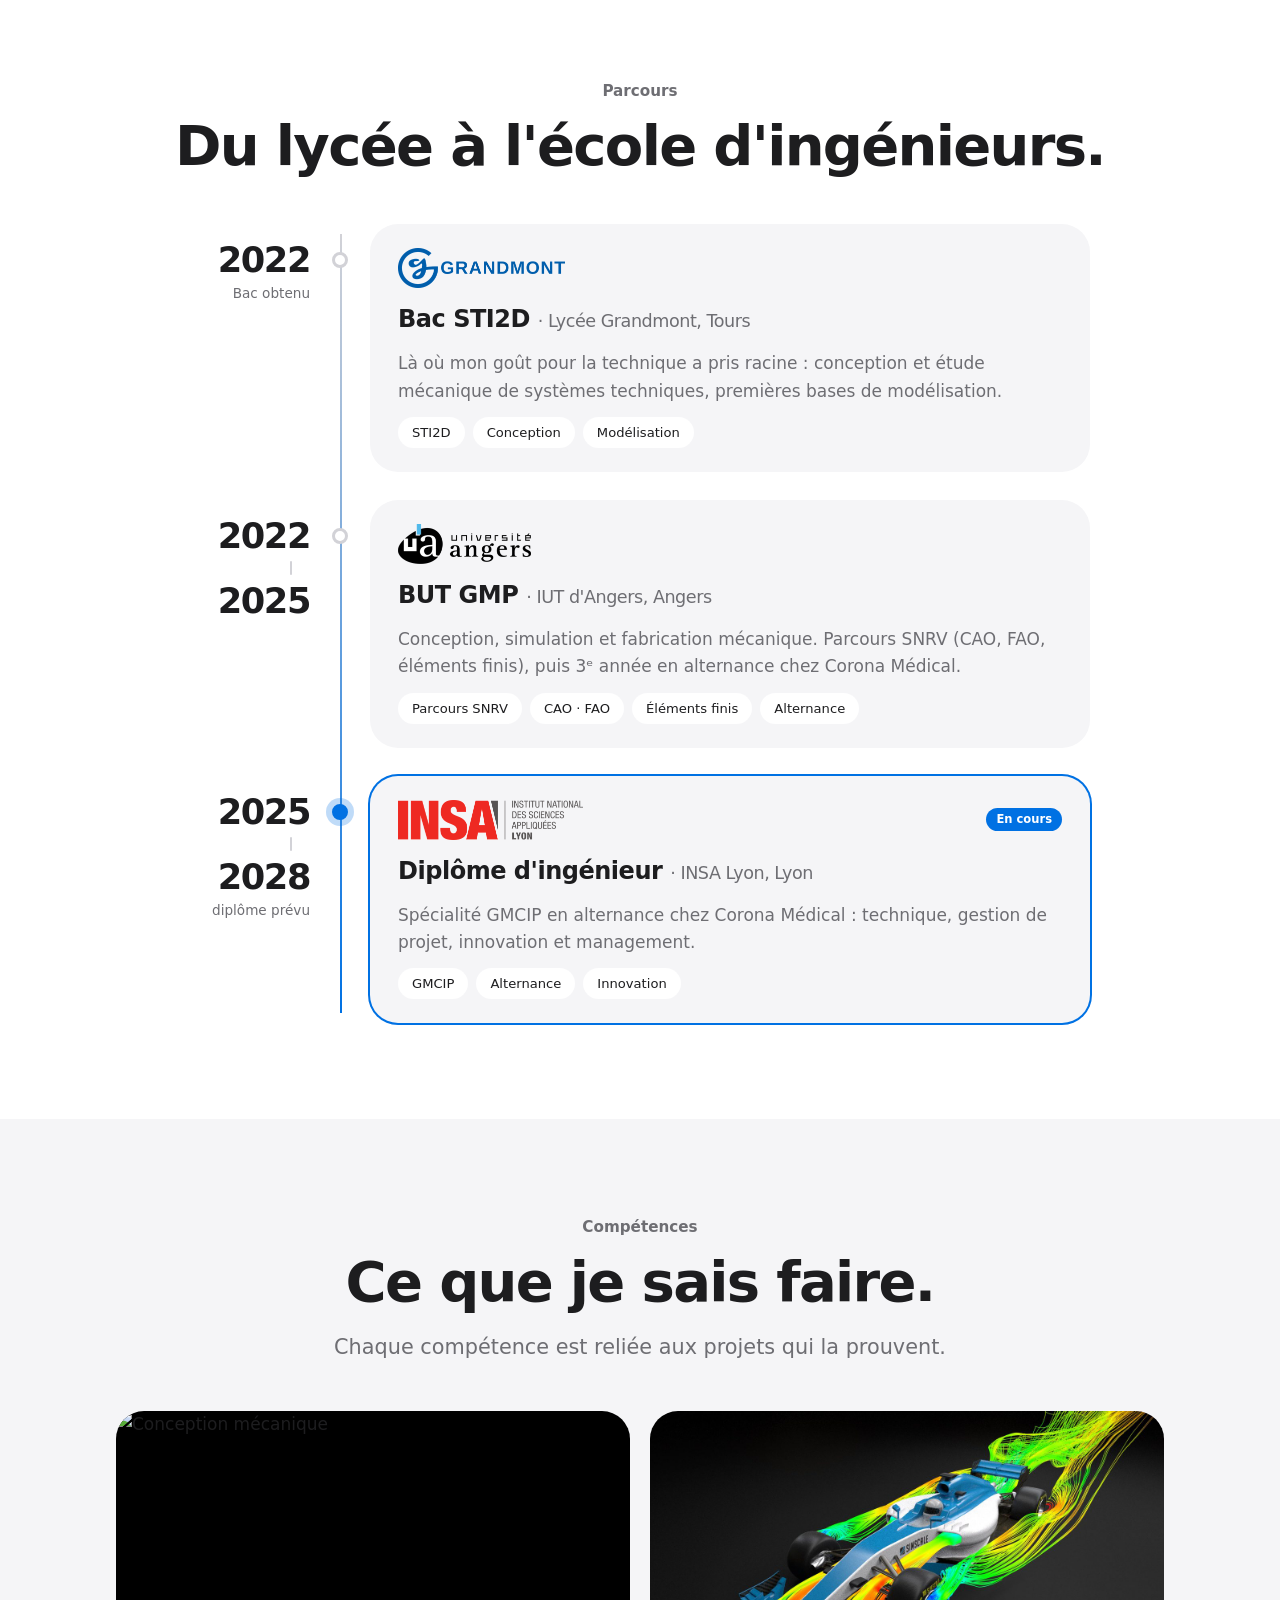
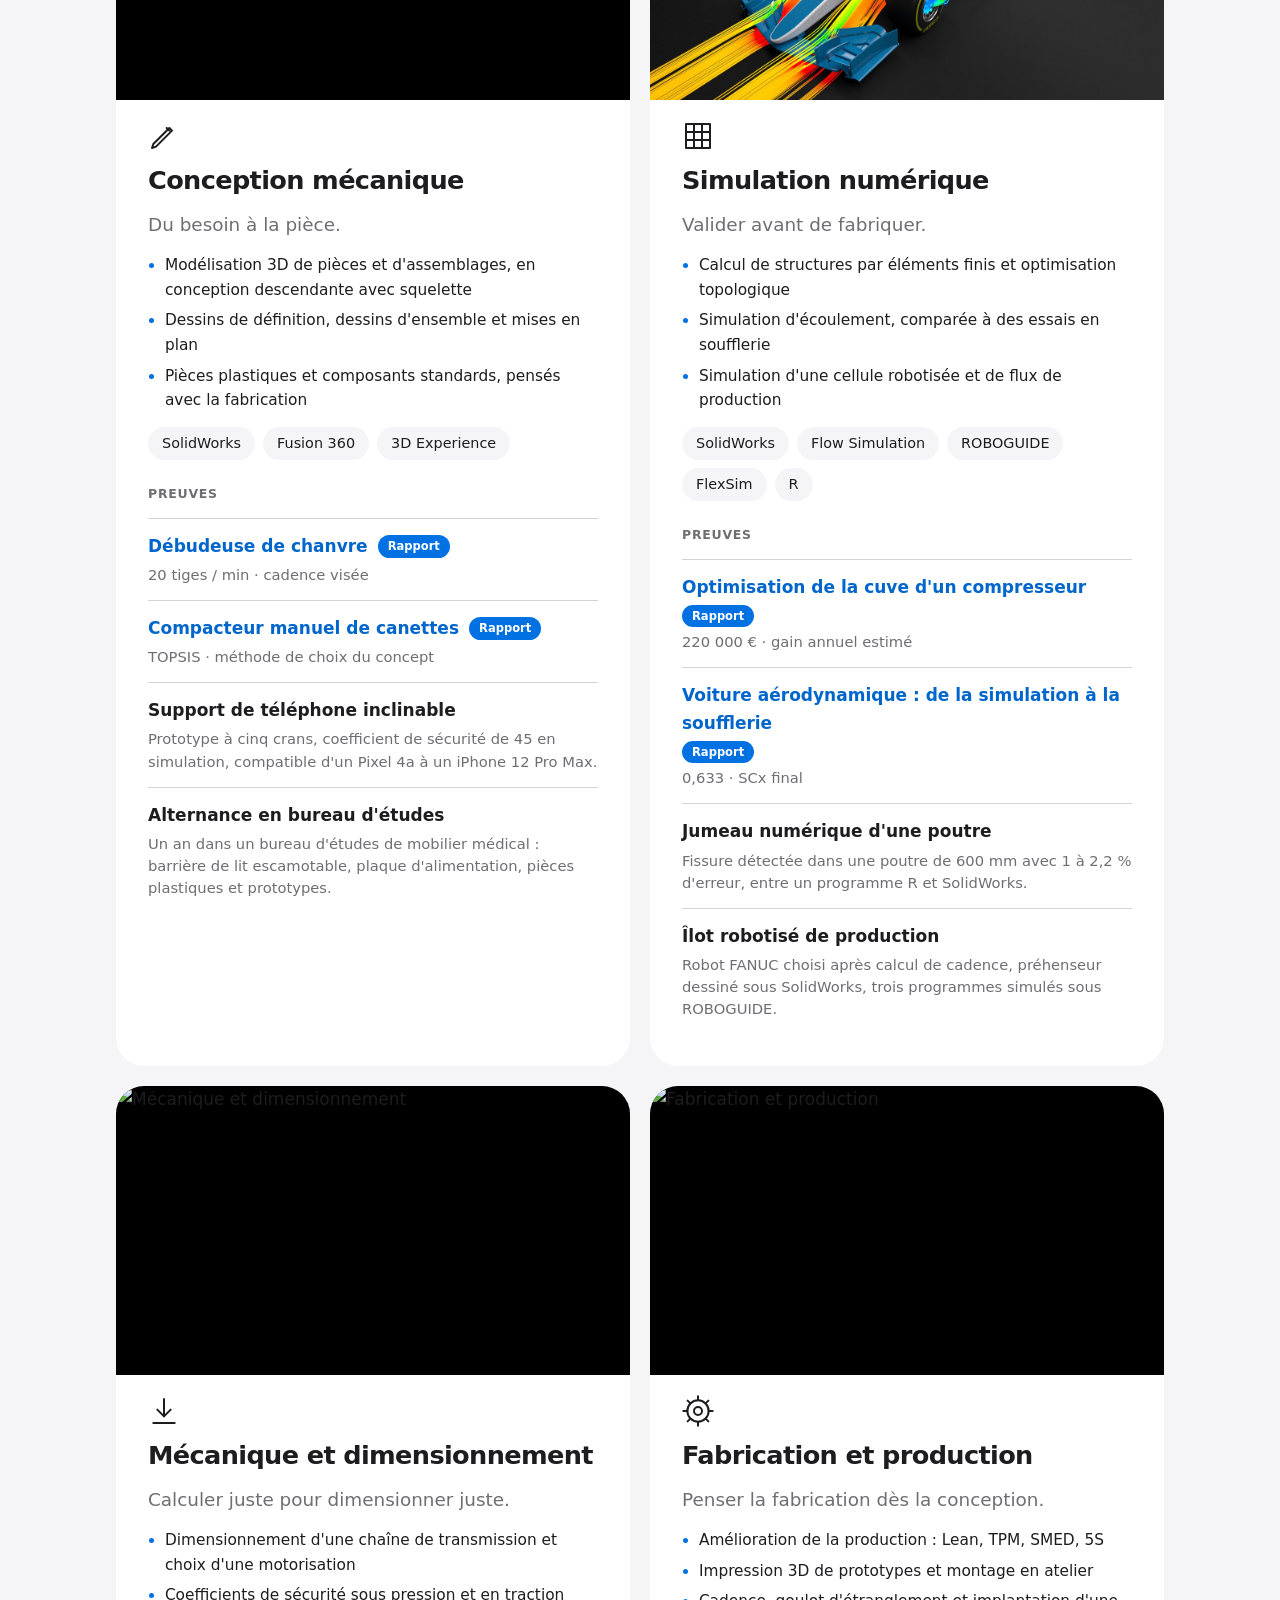
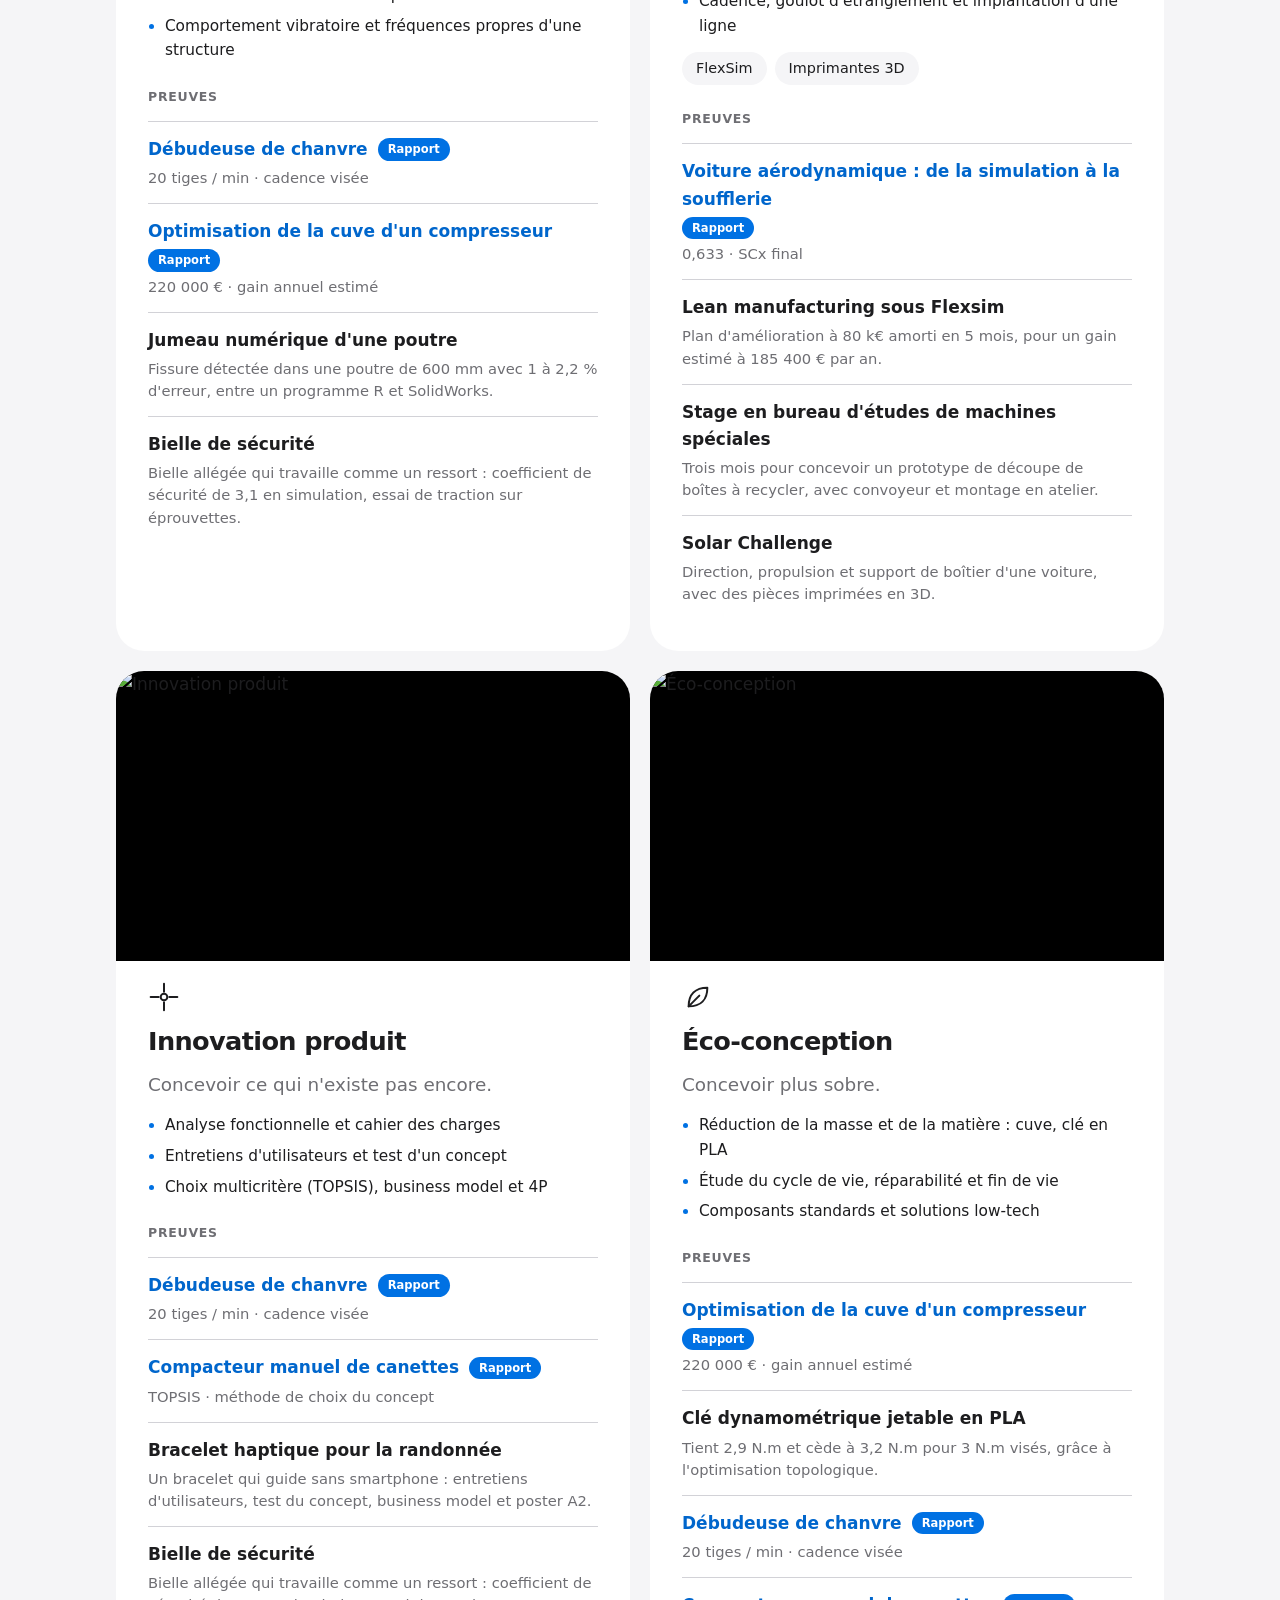
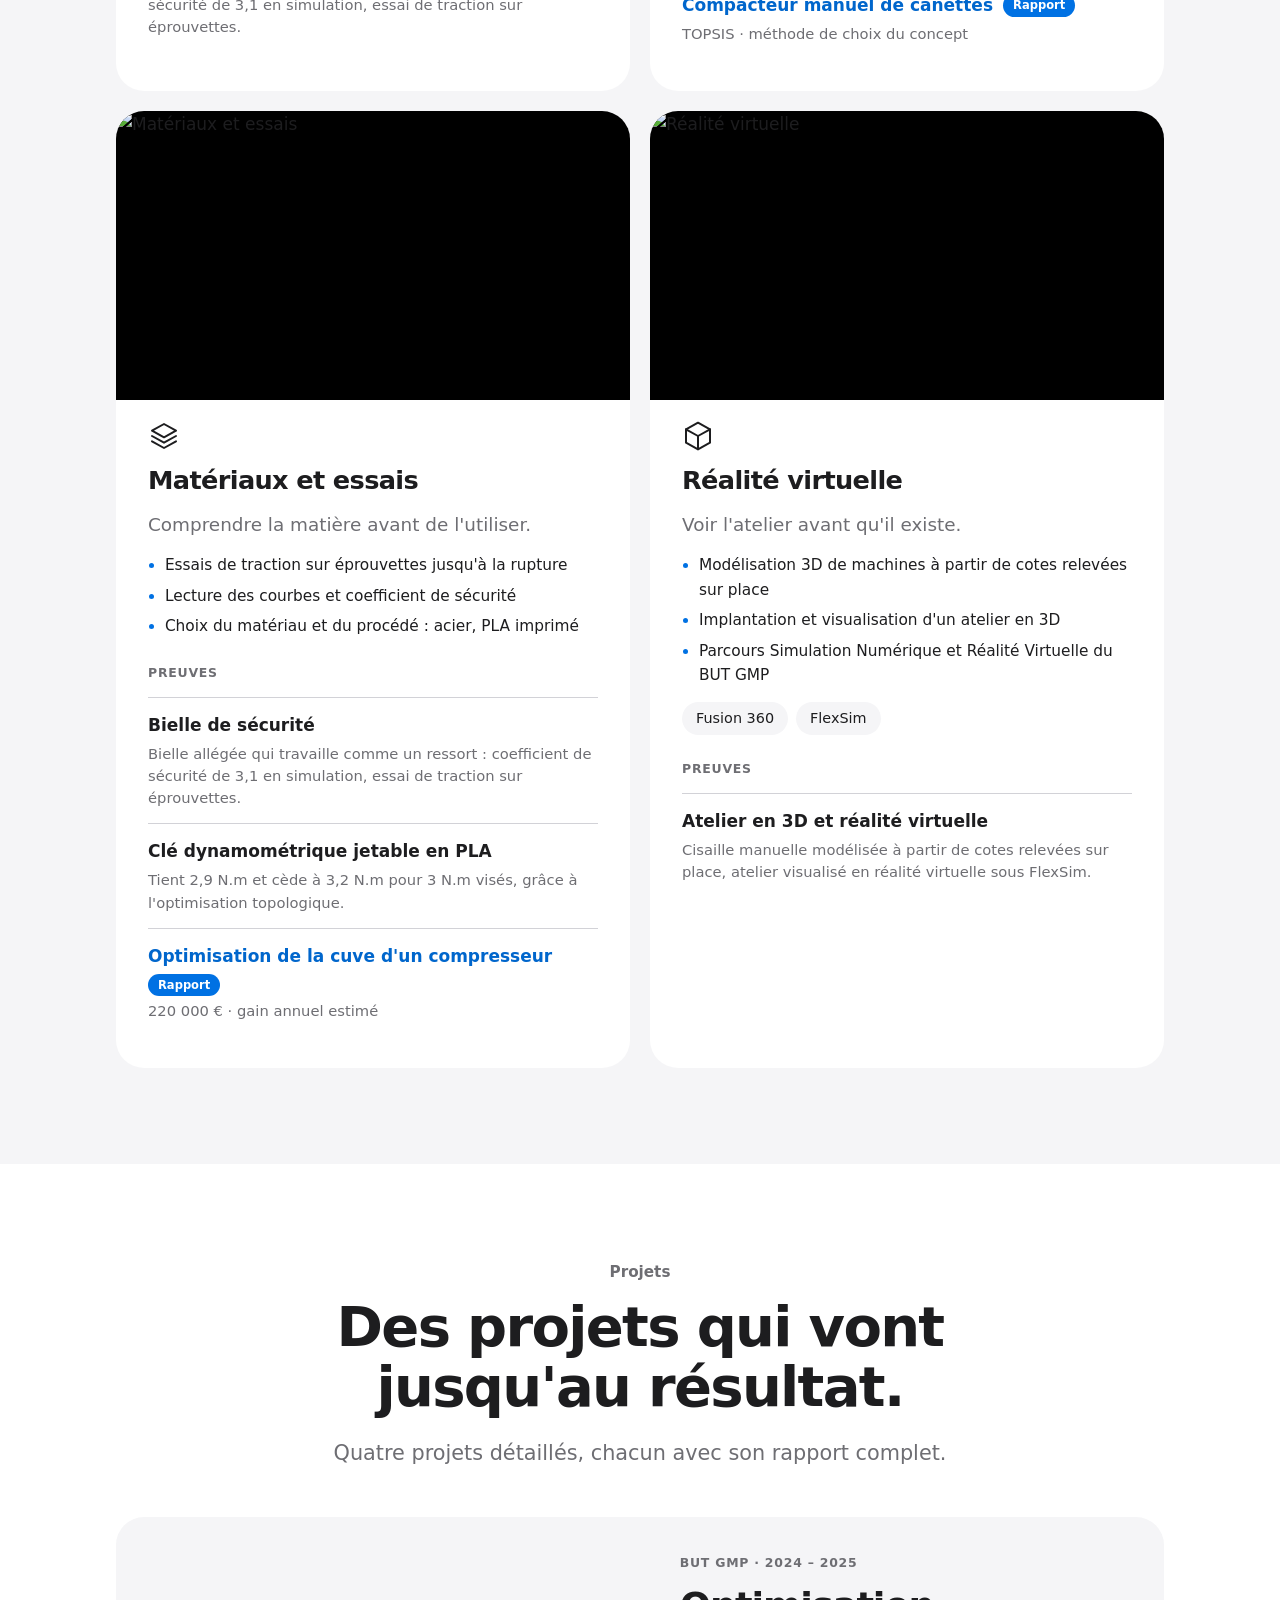
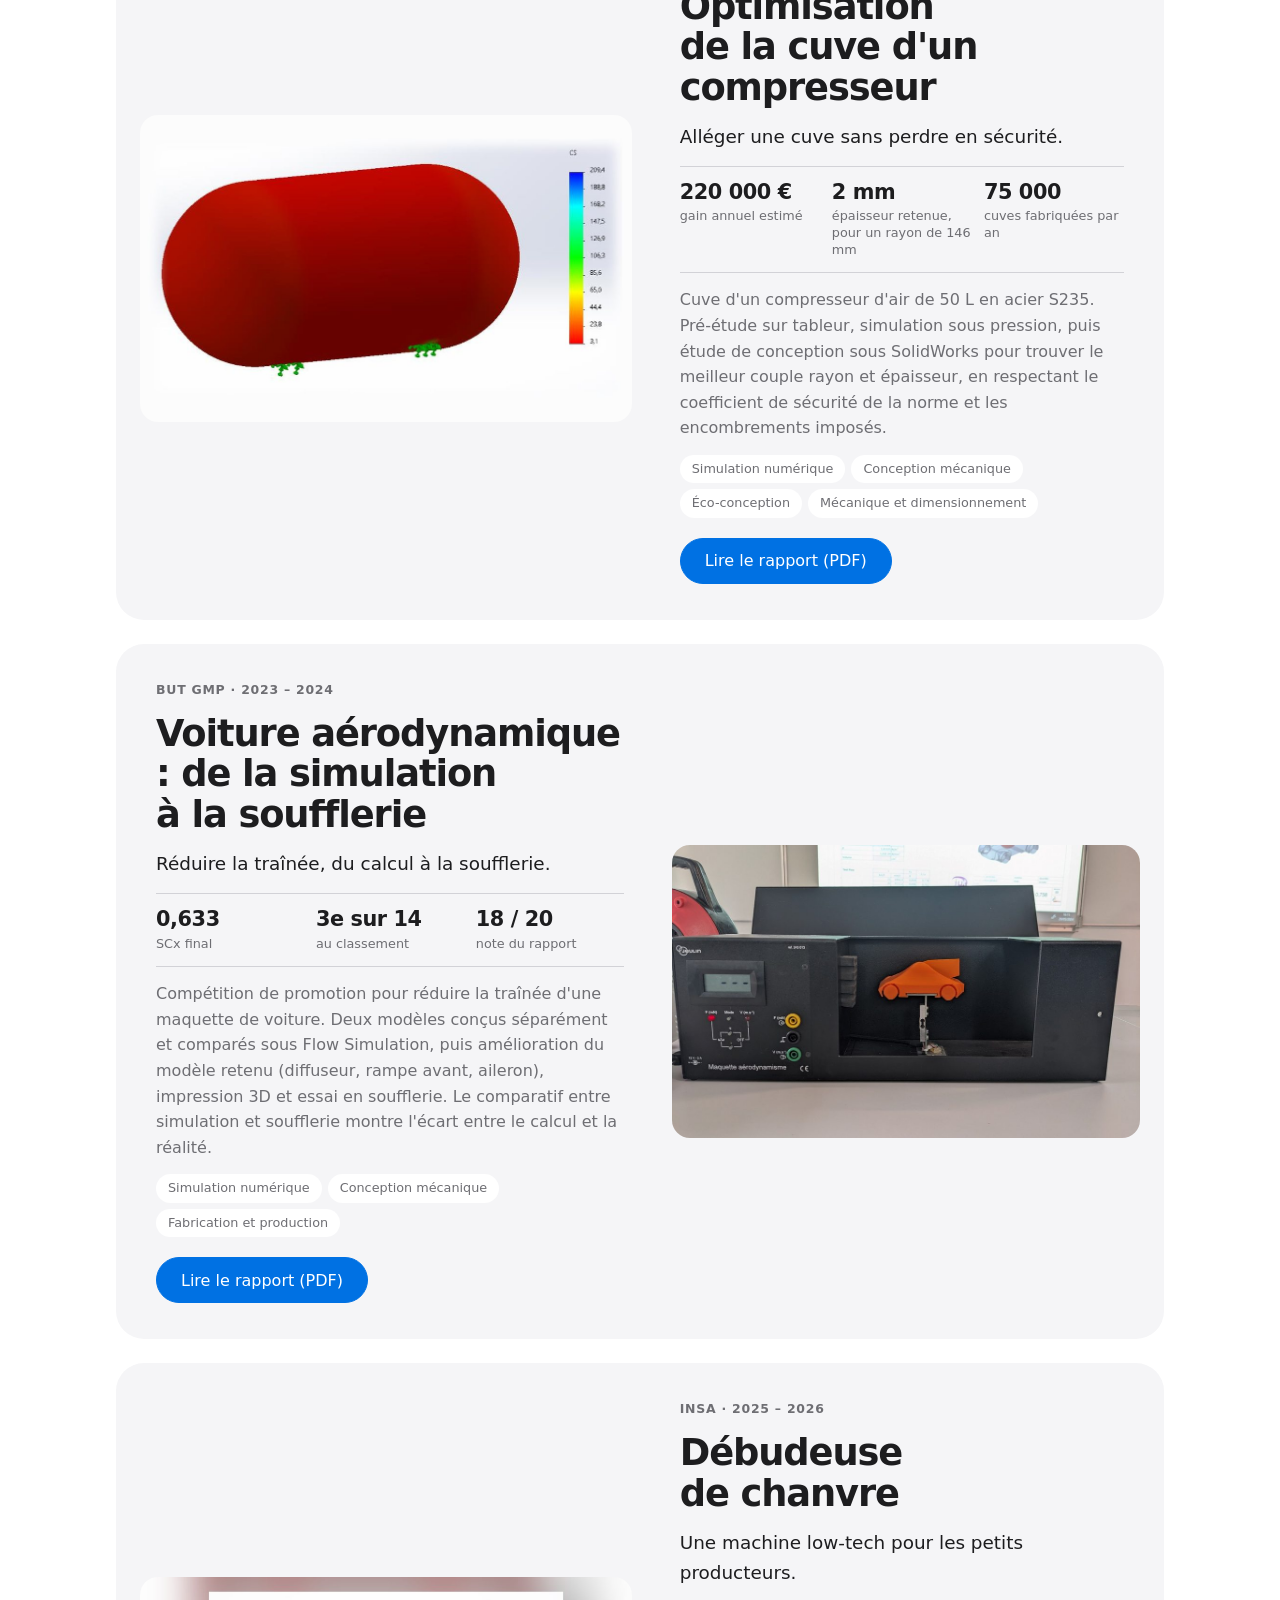
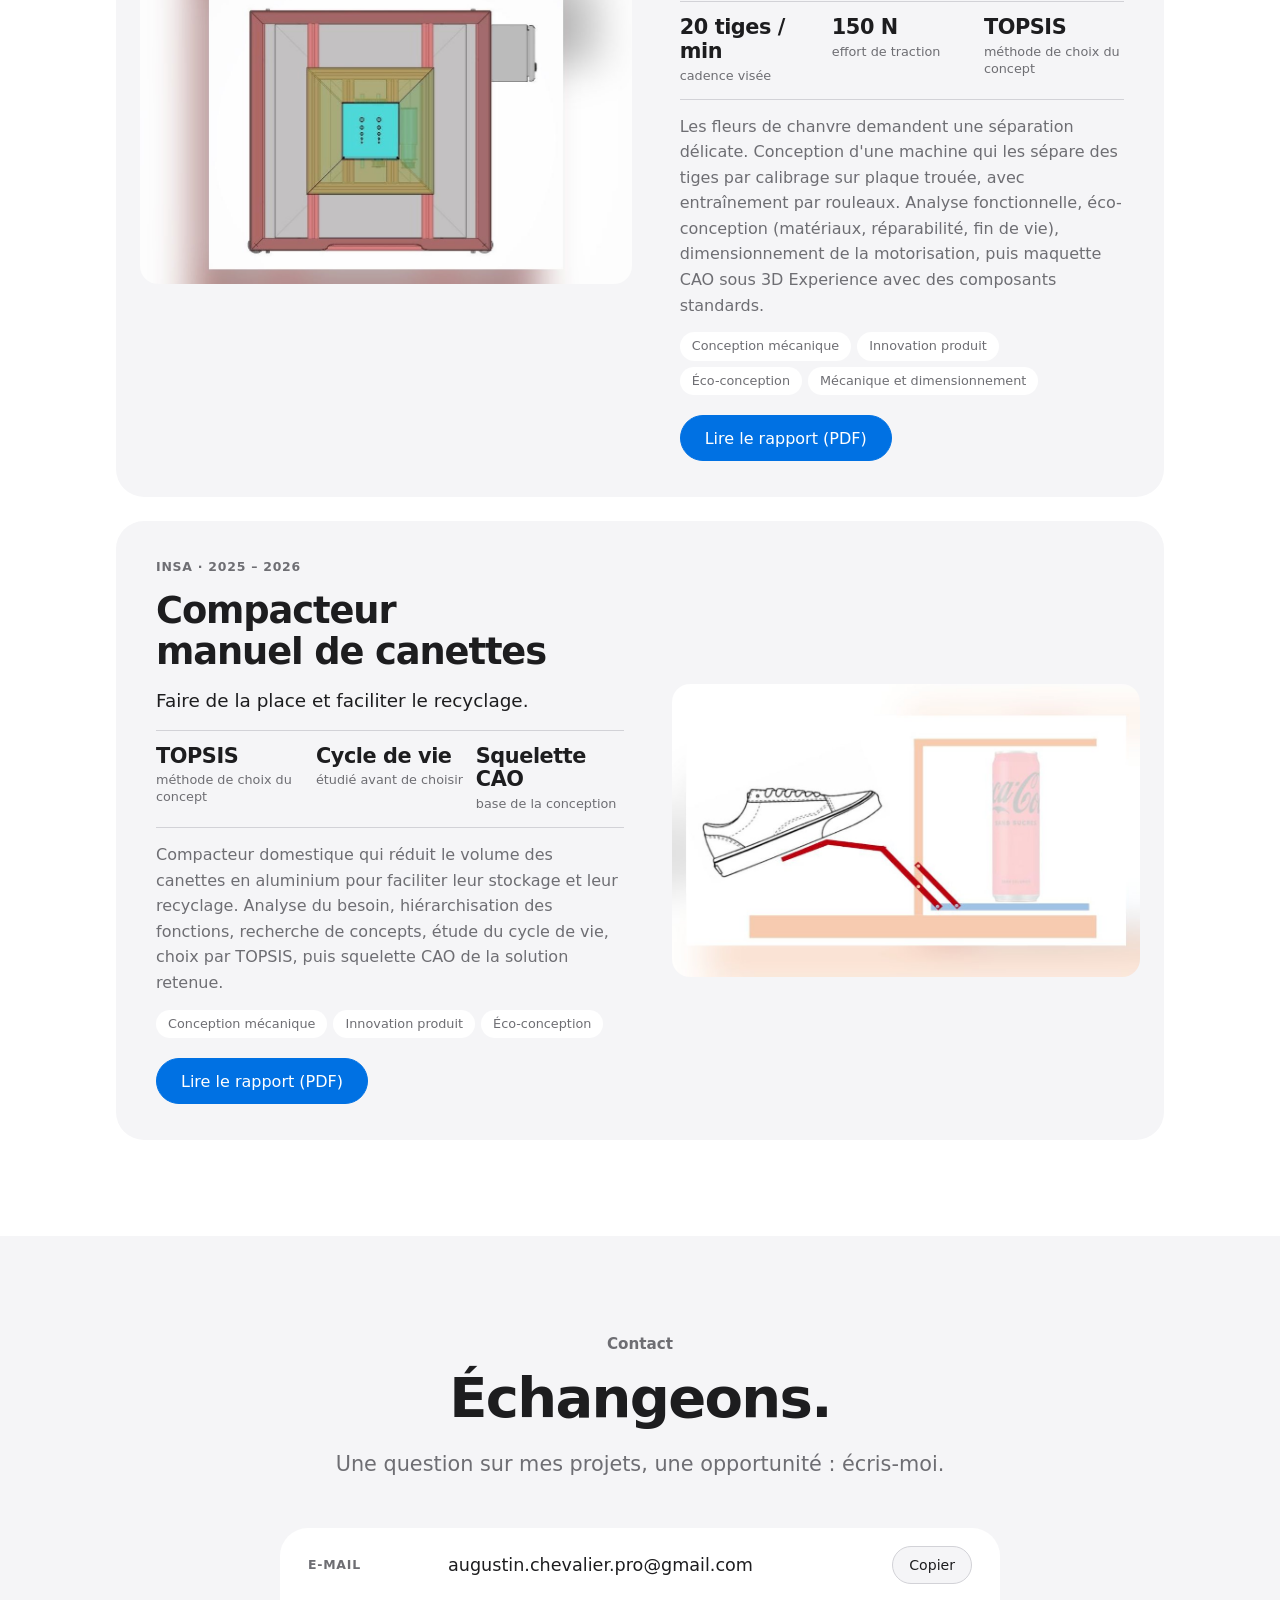
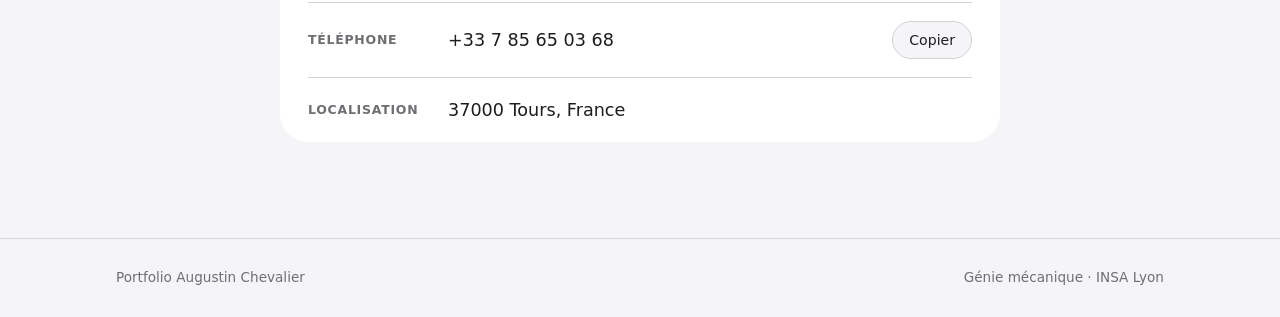
==== commit ff38ddb6: "Compétences avant Projets" ====
--- a/index.html
+++ b/index.html
@@ -15,8 +15,8 @@
     <nav class="nav" aria-label="Navigation principale">
       <a href="#apropos">À propos</a>
       <a href="#parcours">Parcours</a>
+      <a href="#competences">Compétences</a>
       <a href="#projets">Projets</a>
-      <a href="#competences">Compétences</a>
       <a href="#contact">Contact</a>
     </nav>
   </div>
@@ -96,16 +96,16 @@
       </ol>
     </div>
   </section>
-  <section class="band alt" id="projets">
+  <section class="band alt" id="competences">
+    <div class="inner">
+      <div class="head center"><span class="eyebrow">Compétences</span><h2>Ce que je sais faire.</h2><p class="lede">Chaque compétence est reliée aux projets qui la prouvent.</p></div>
+      <div class="comps" id="comps"></div>
+    </div>
+  </section>
+  <section class="band plain" id="projets">
     <div class="inner">
       <div class="head center"><span class="eyebrow">Projets</span><h2>Des projets qui vont jusqu'au résultat.</h2><p class="lede">Quatre projets détaillés, chacun avec son rapport complet.</p></div>
       <div class="features" id="features"></div>
-    </div>
-  </section>
-  <section class="band plain" id="competences">
-    <div class="inner">
-      <div class="head center"><span class="eyebrow">Compétences</span><h2>Ce que je sais faire.</h2><p class="lede">Chaque compétence est reliée aux projets qui la prouvent.</p></div>
-      <div class="comps" id="comps"></div>
     </div>
   </section>
   <section class="band alt" id="contact">
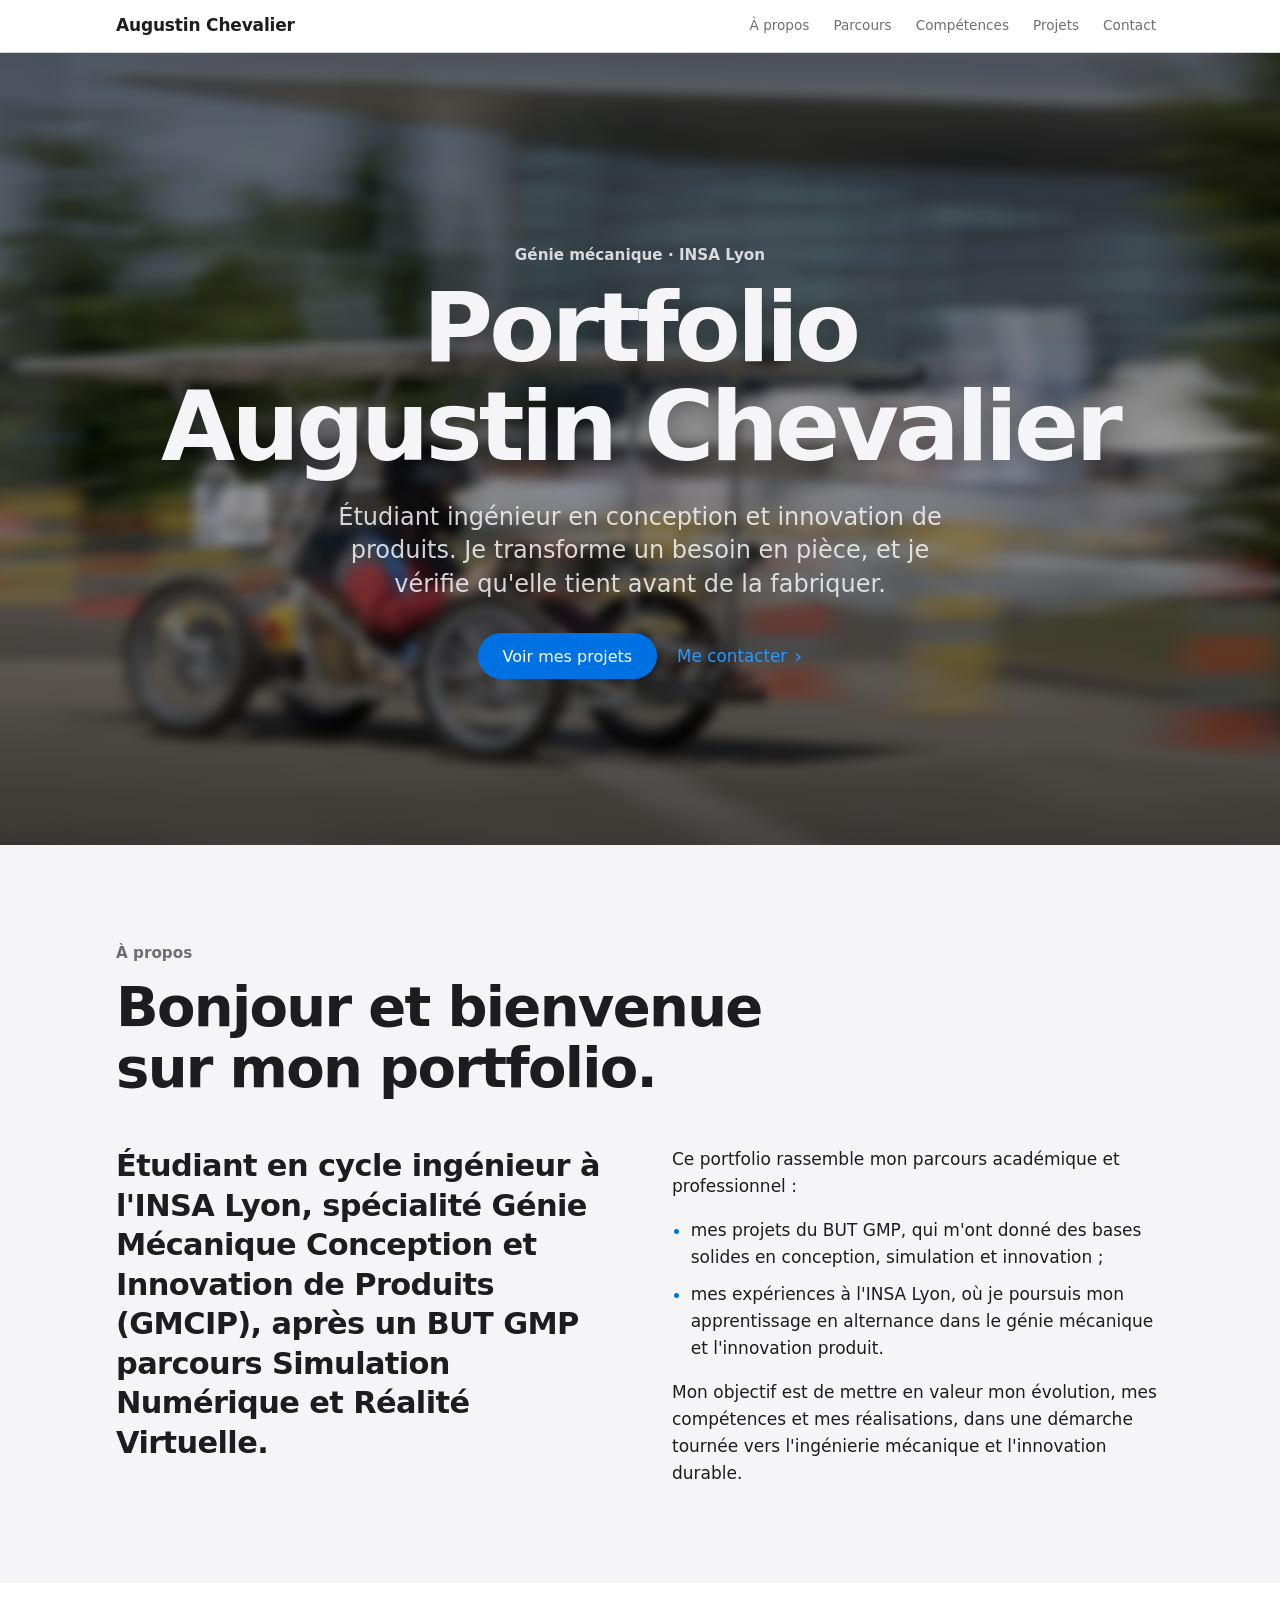
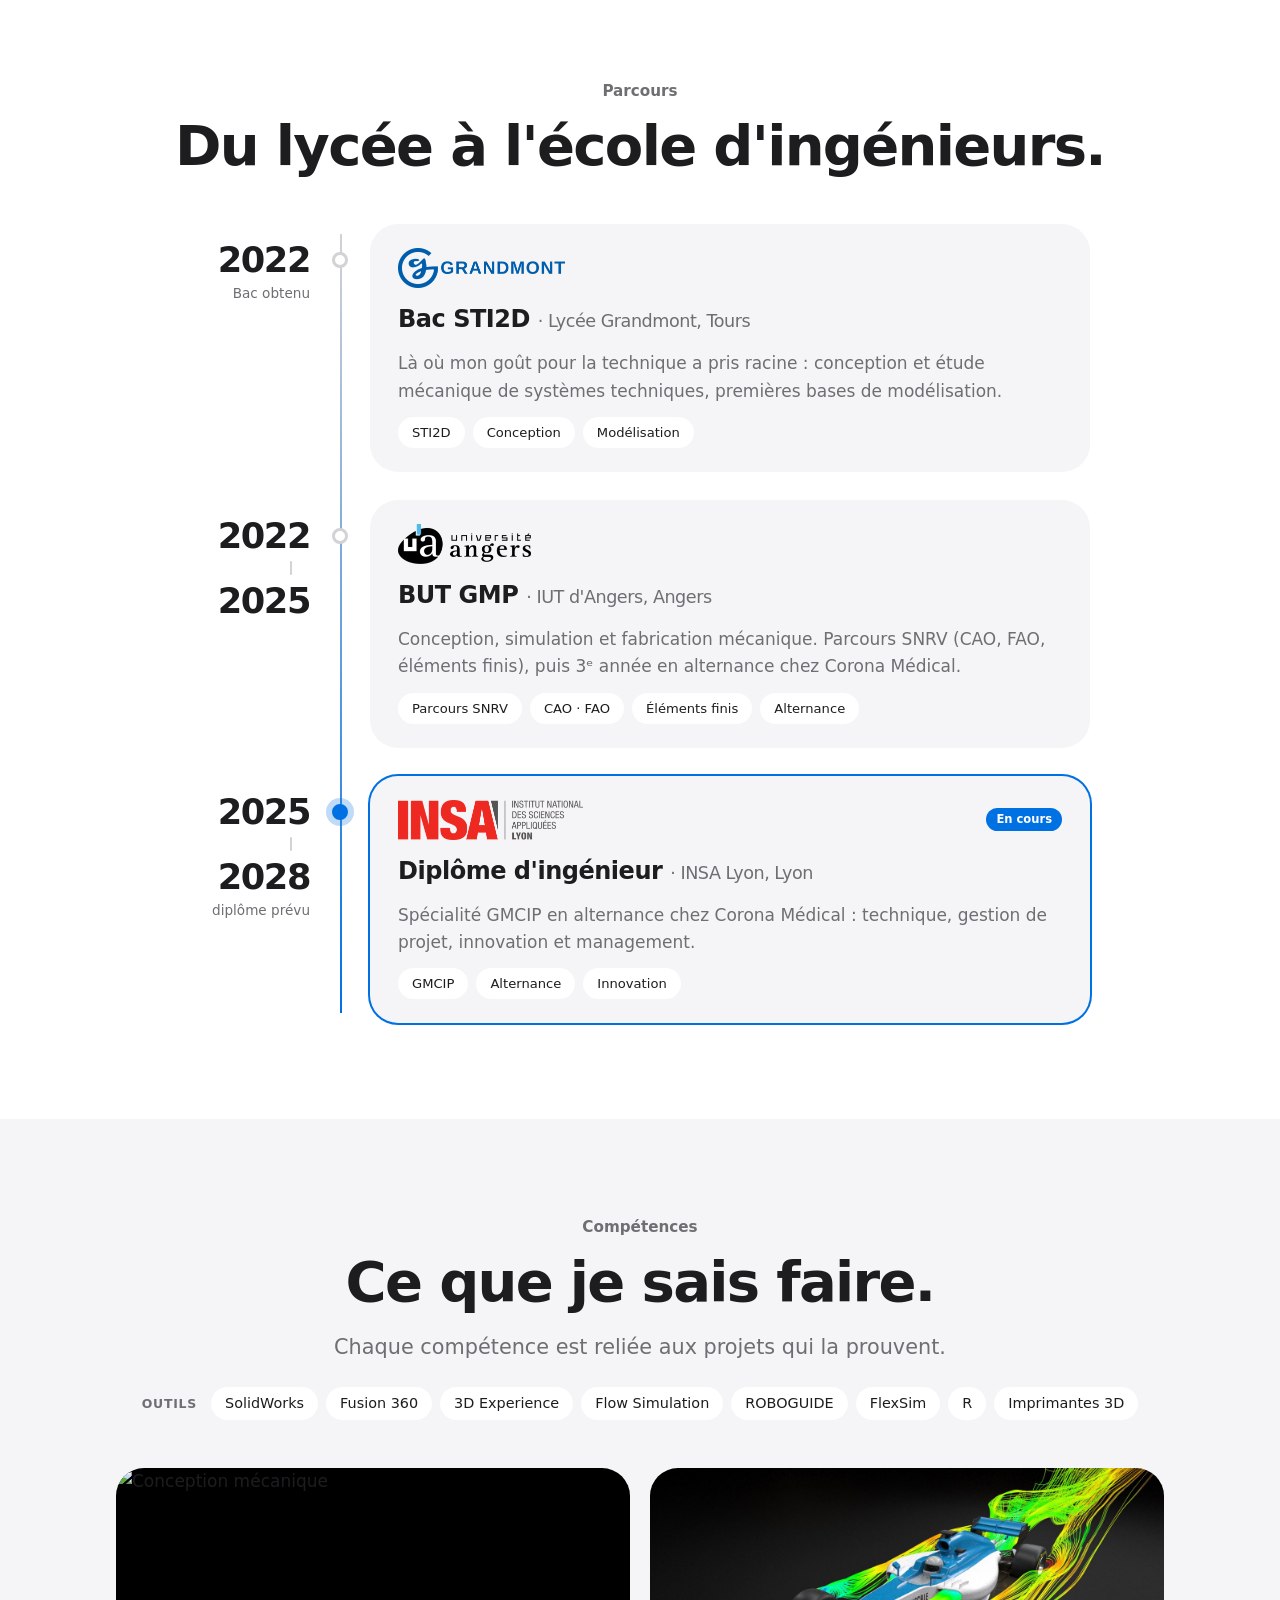
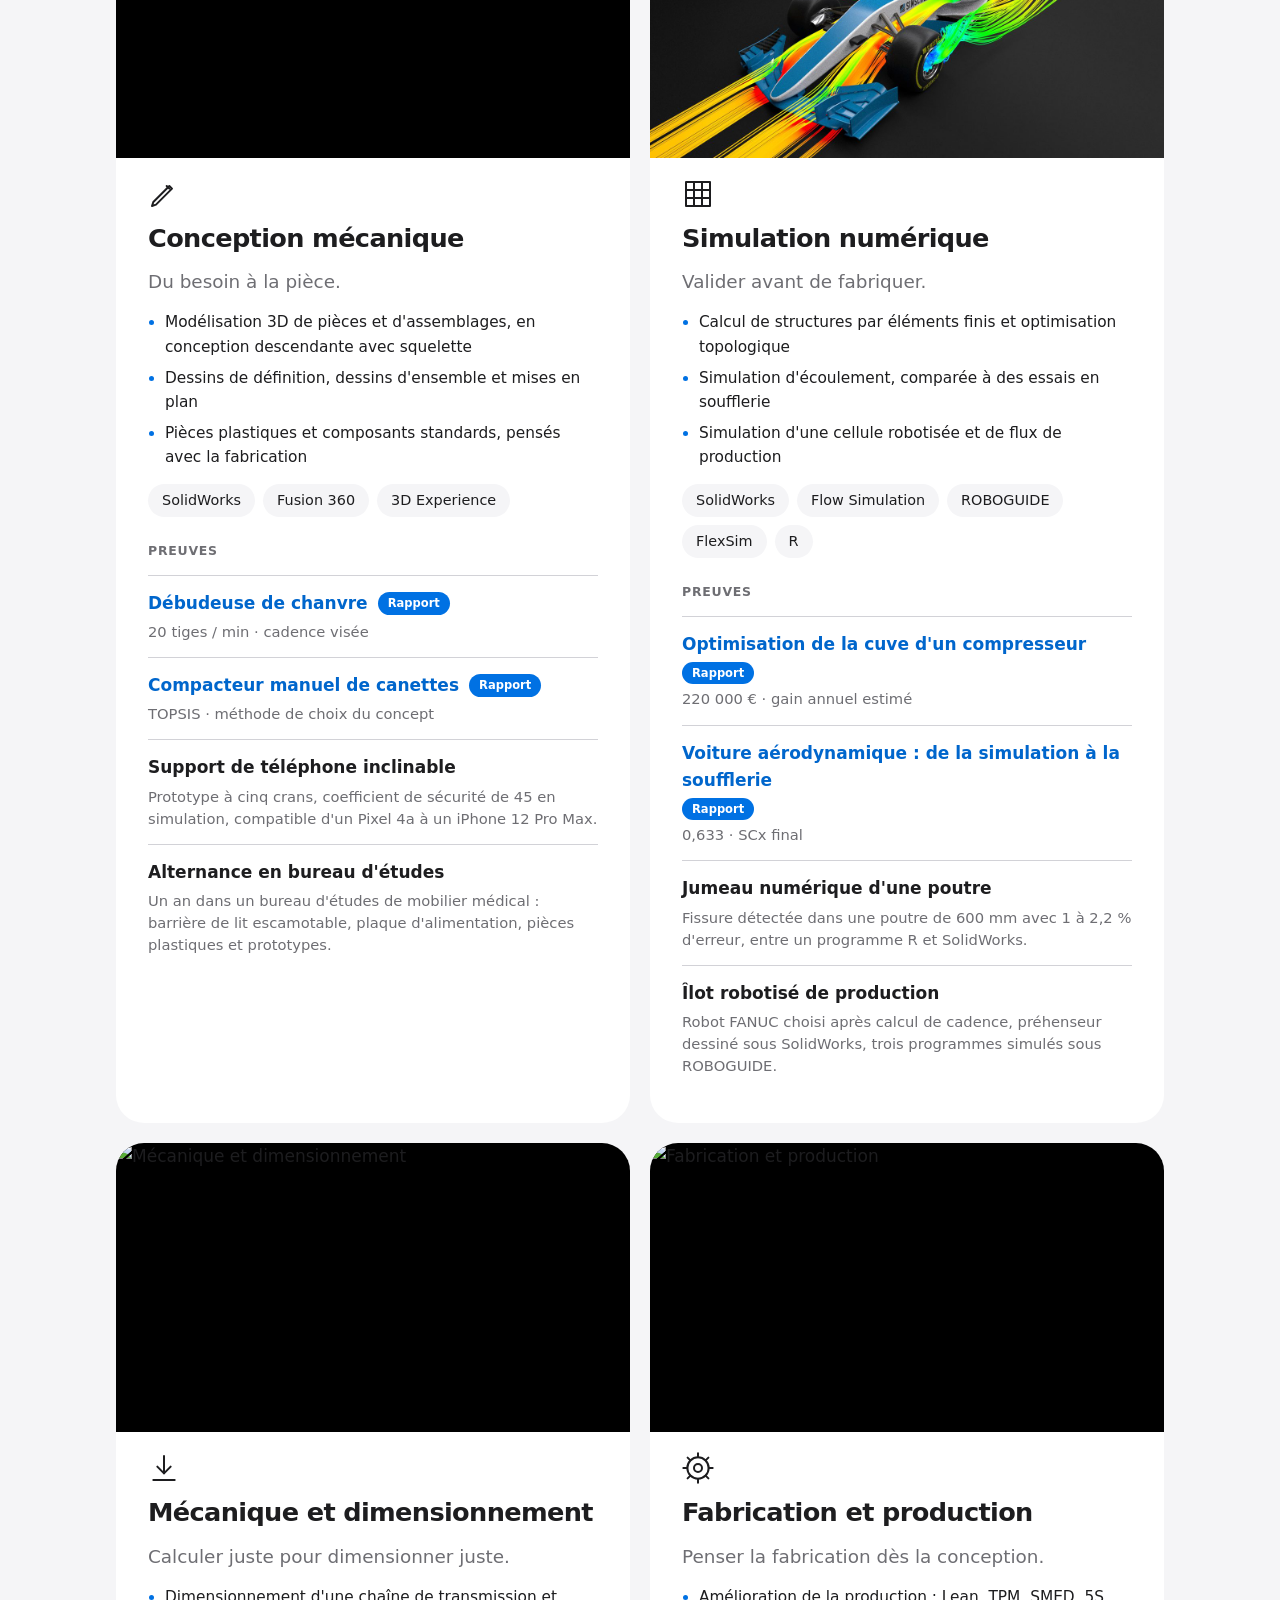
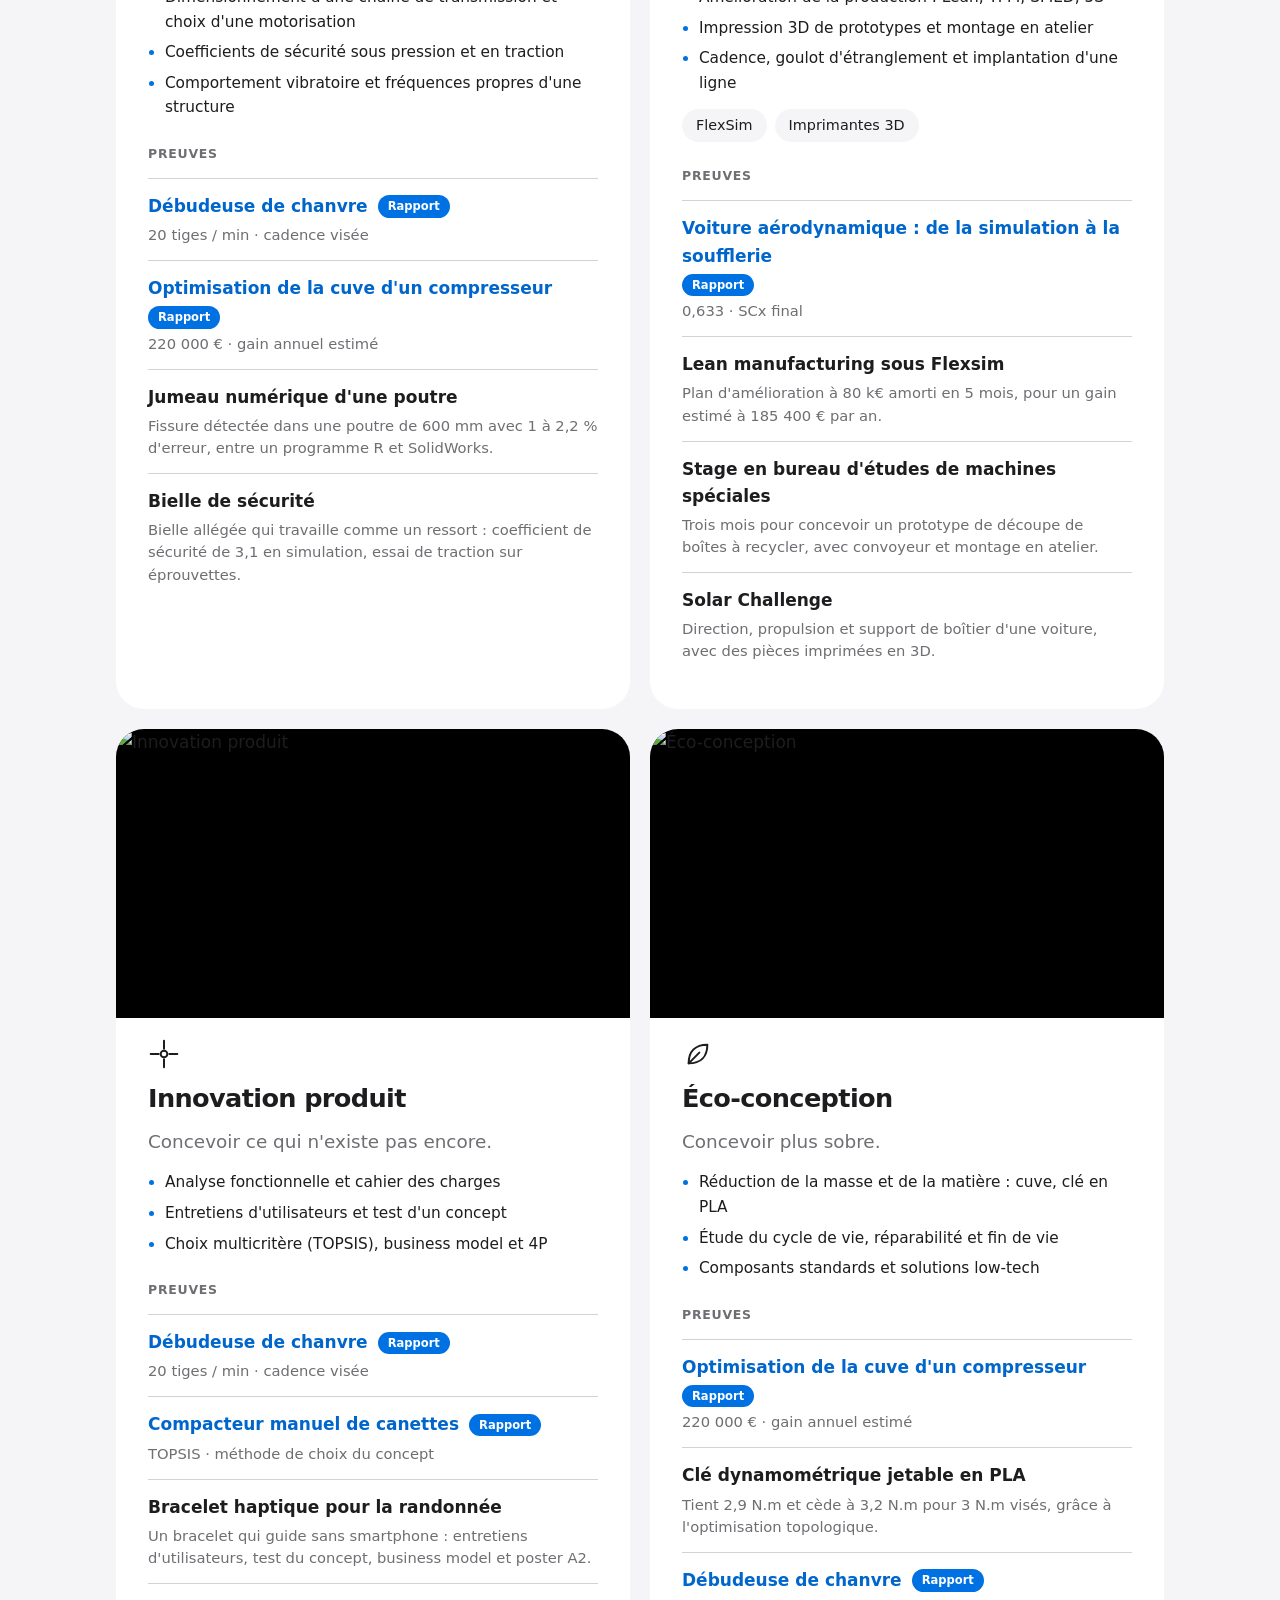
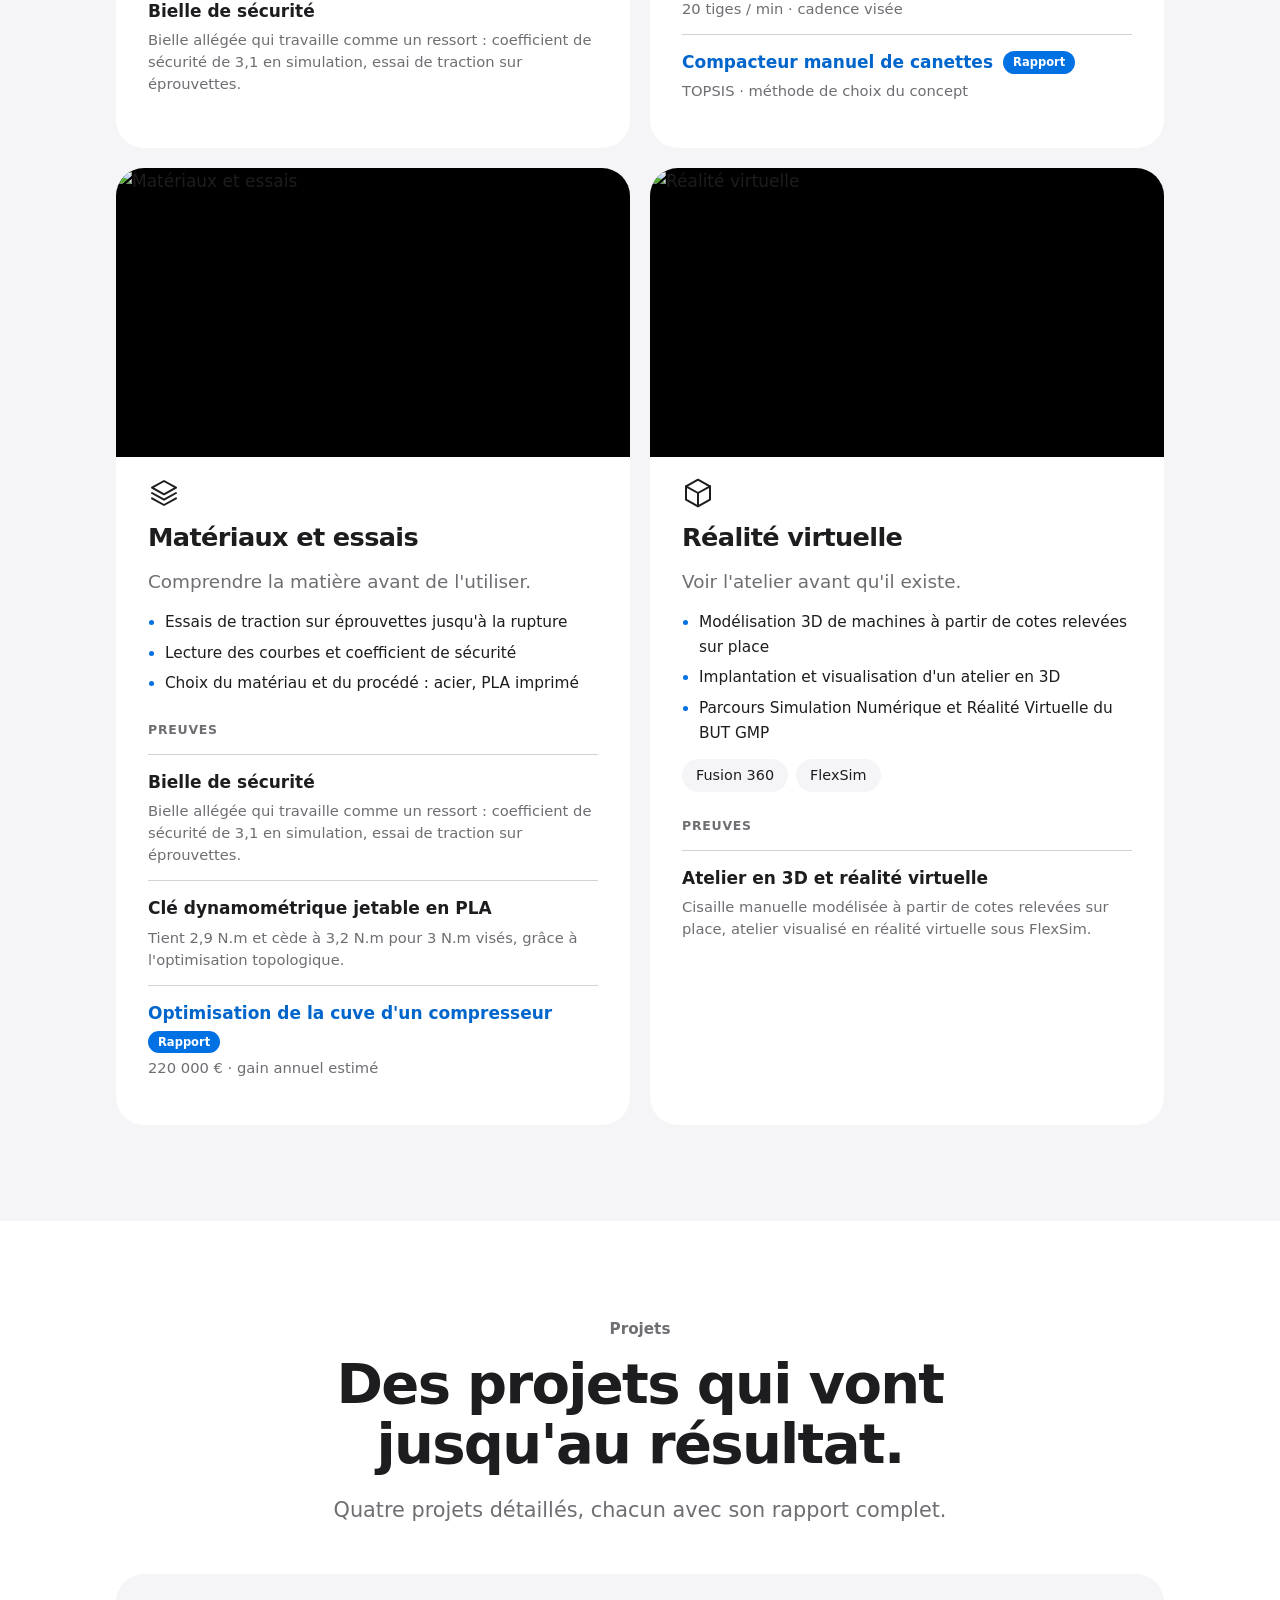
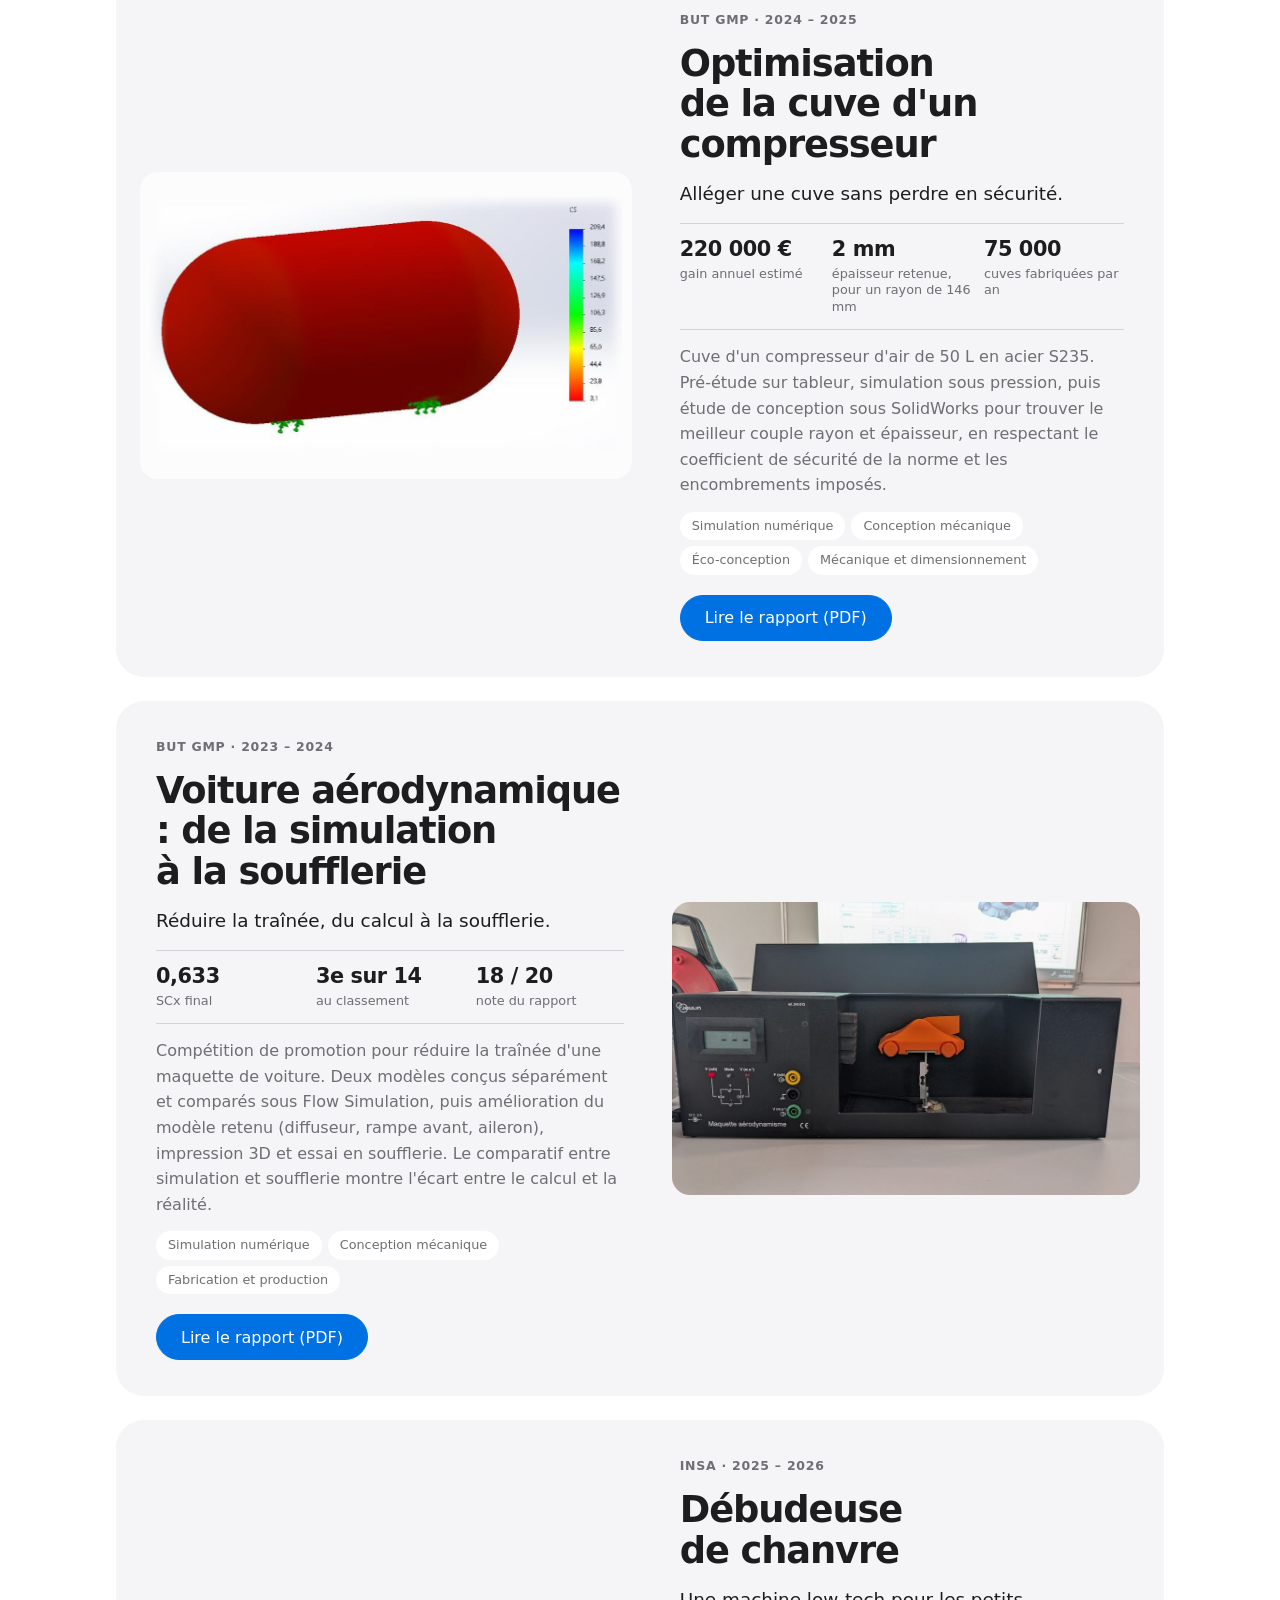
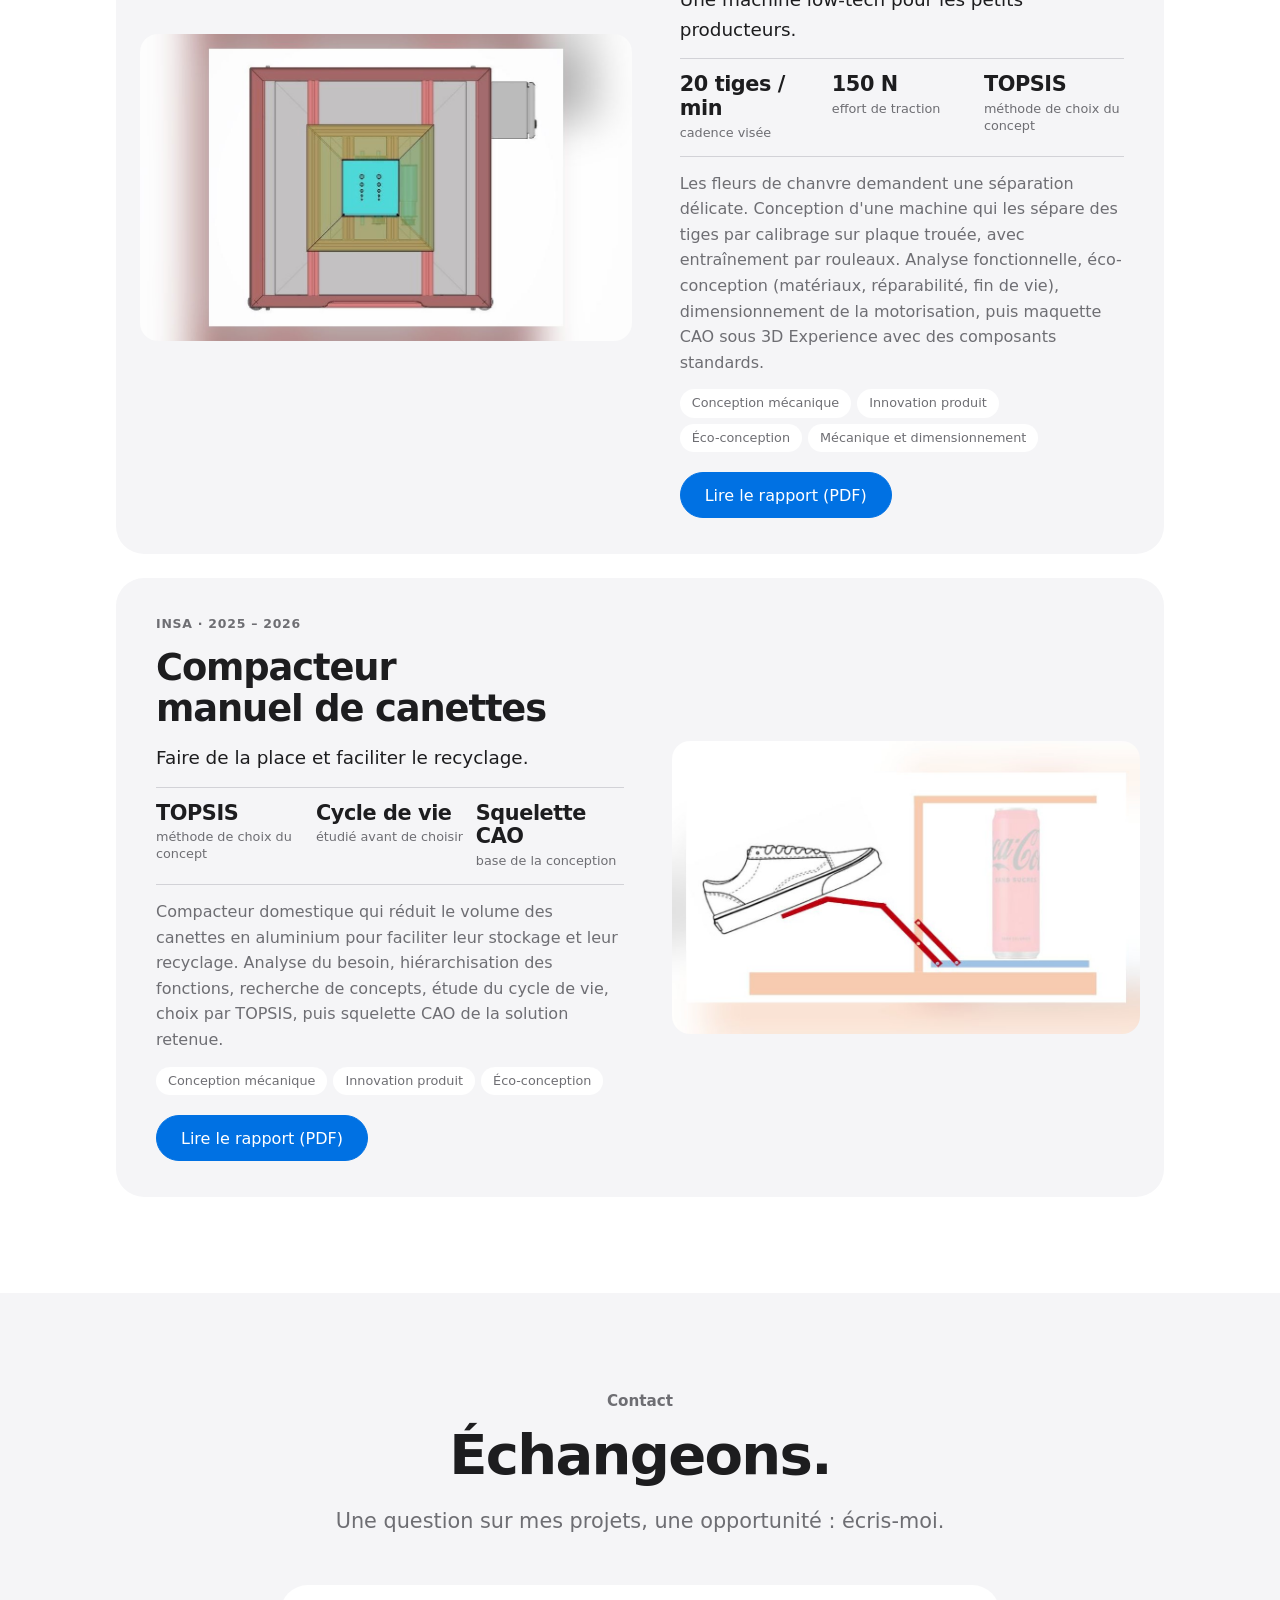
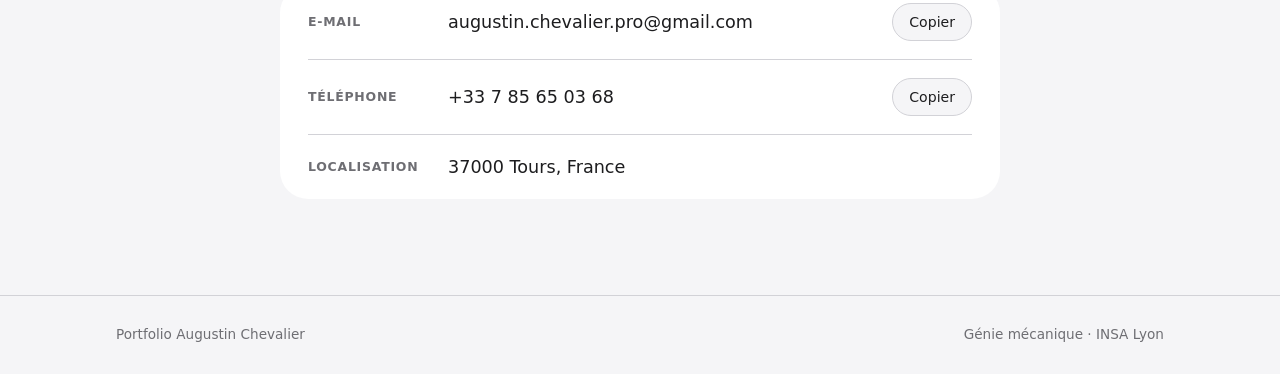
==== commit f176be8b: "Outils sous Ce que je sais faire" ====
--- a/index.html
+++ b/index.html
@@ -31,10 +31,6 @@
       <div class="cta">
         <a class="btn primary" href="#projets">Voir mes projets</a>
         <a class="link" href="#contact">Me contacter</a>
-      </div>
-      <div class="tools">
-        <span class="label">Outils</span>
-        <div class="chips" id="outils"></div>
       </div>
     </div>
   </section>
@@ -98,7 +94,7 @@
   </section>
   <section class="band alt" id="competences">
     <div class="inner">
-      <div class="head center"><span class="eyebrow">Compétences</span><h2>Ce que je sais faire.</h2><p class="lede">Chaque compétence est reliée aux projets qui la prouvent.</p></div>
+      <div class="head center"><span class="eyebrow">Compétences</span><h2>Ce que je sais faire.</h2><p class="lede">Chaque compétence est reliée aux projets qui la prouvent.</p><div class="tools"><span class="label">Outils</span><div class="chips" id="outils"></div></div></div>
       <div class="comps" id="comps"></div>
     </div>
   </section>
--- a/style.css
+++ b/style.css
@@ -75,19 +75,18 @@
 .hero h1 { font-size: clamp(2.8rem, 9vw, 6rem); font-weight: 700; letter-spacing: -.04em; line-height: 1.03; margin-top: 12px; }
 .hero .sub { margin: 24px auto 0; font-size: clamp(1.15rem, 2.4vw, 1.5rem); line-height: 1.4; color: var(--muted); max-width: 40ch; }
 .cta { display: flex; flex-wrap: wrap; justify-content: center; align-items: center; gap: 8px 20px; margin-top: 32px; }
-.tools { display: flex; flex-wrap: wrap; justify-content: center; align-items: center; gap: 10px 14px; margin-top: 48px; }
+.tools { display: flex; flex-wrap: wrap; justify-content: center; align-items: center; gap: 10px 14px; margin-top: 12px; }
 .tools .chips { justify-content: center; }
-.tools .chip { background: var(--alt); }
+.tools .chip { background: var(--panel); }
 
 /* Haut de page avec photo en fond : toujours sombre pour que le texte reste lisible */
 .hero.photo { position: relative; isolation: isolate; overflow: hidden; min-height: min(88vh, 820px); display: grid; align-content: center; padding-block: 112px 88px; background: #000; color: #F5F5F7; }
-.hero.photo::before { content: ""; position: absolute; inset: 0; z-index: -2; background: url("images/hero-voiture-solaire.jpg") center / cover no-repeat; transform: scale(1.06); }
-.hero.photo::after { content: ""; position: absolute; inset: 0; z-index: -1; background: linear-gradient(180deg, rgba(0, 0, 0, .55) 0%, rgba(0, 0, 0, .42) 45%, rgba(0, 0, 0, .82) 100%); }
+.hero.photo::before { content: ""; position: absolute; inset: 0; z-index: -2; background: url("images/hero-voiture-solaire.jpg") 35% center / cover no-repeat; transform: scale(1.08); filter: blur(5px) saturate(1.1); }
+.hero.photo::after { content: ""; position: absolute; inset: 0; z-index: -1; background: linear-gradient(180deg, rgba(0, 0, 0, .55) 0%, rgba(0, 0, 0, .38) 50%, rgba(0, 0, 0, .7) 100%); }
 .hero.photo h1 { text-shadow: 0 2px 30px rgba(0, 0, 0, .35); }
 .hero.photo .eyebrow, .hero.photo .sub { color: rgba(245, 245, 247, .85); }
 .hero.photo .label { color: rgba(245, 245, 247, .7); }
 .hero.photo .link { color: #2997FF; }
-.hero.photo .tools .chip { background: rgba(255, 255, 255, .14); color: #F5F5F7; -webkit-backdrop-filter: blur(8px); backdrop-filter: blur(8px); }
 
 /* Projets phares */
 .features { display: grid; gap: 24px; }
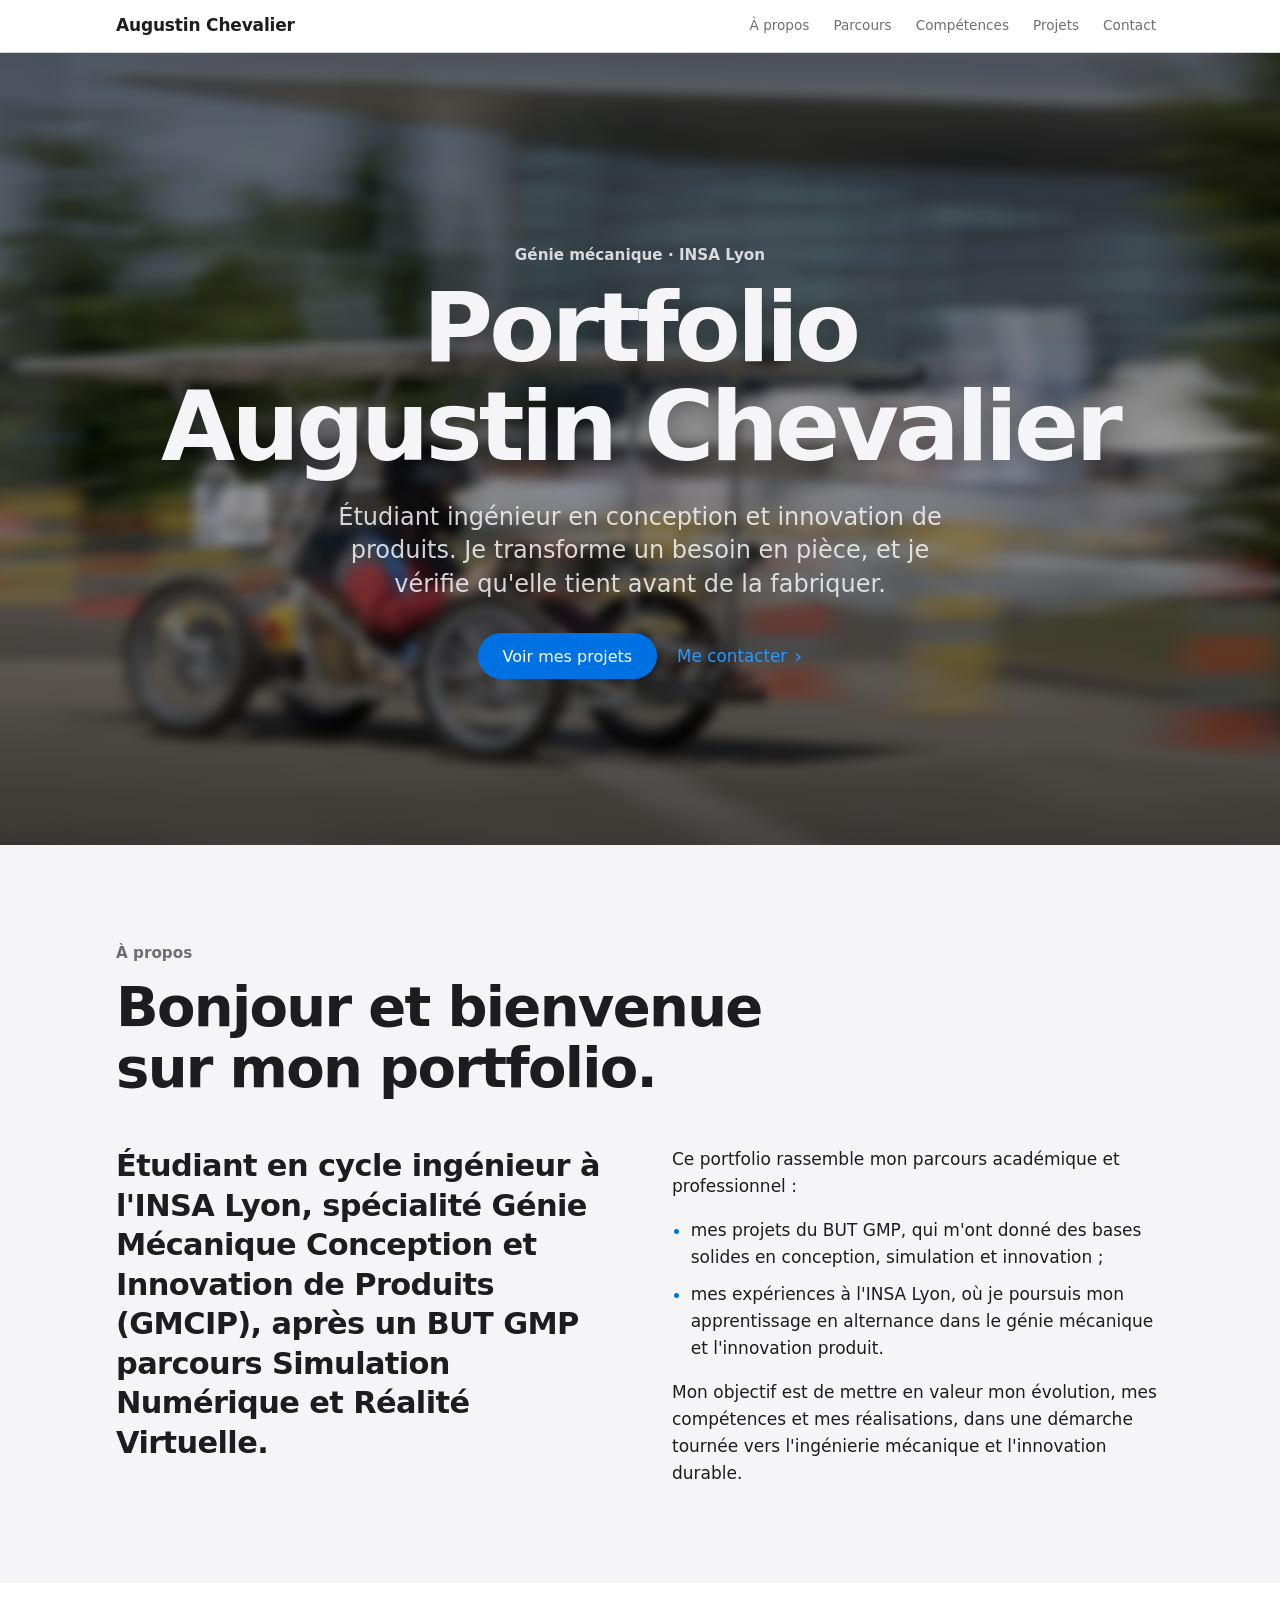
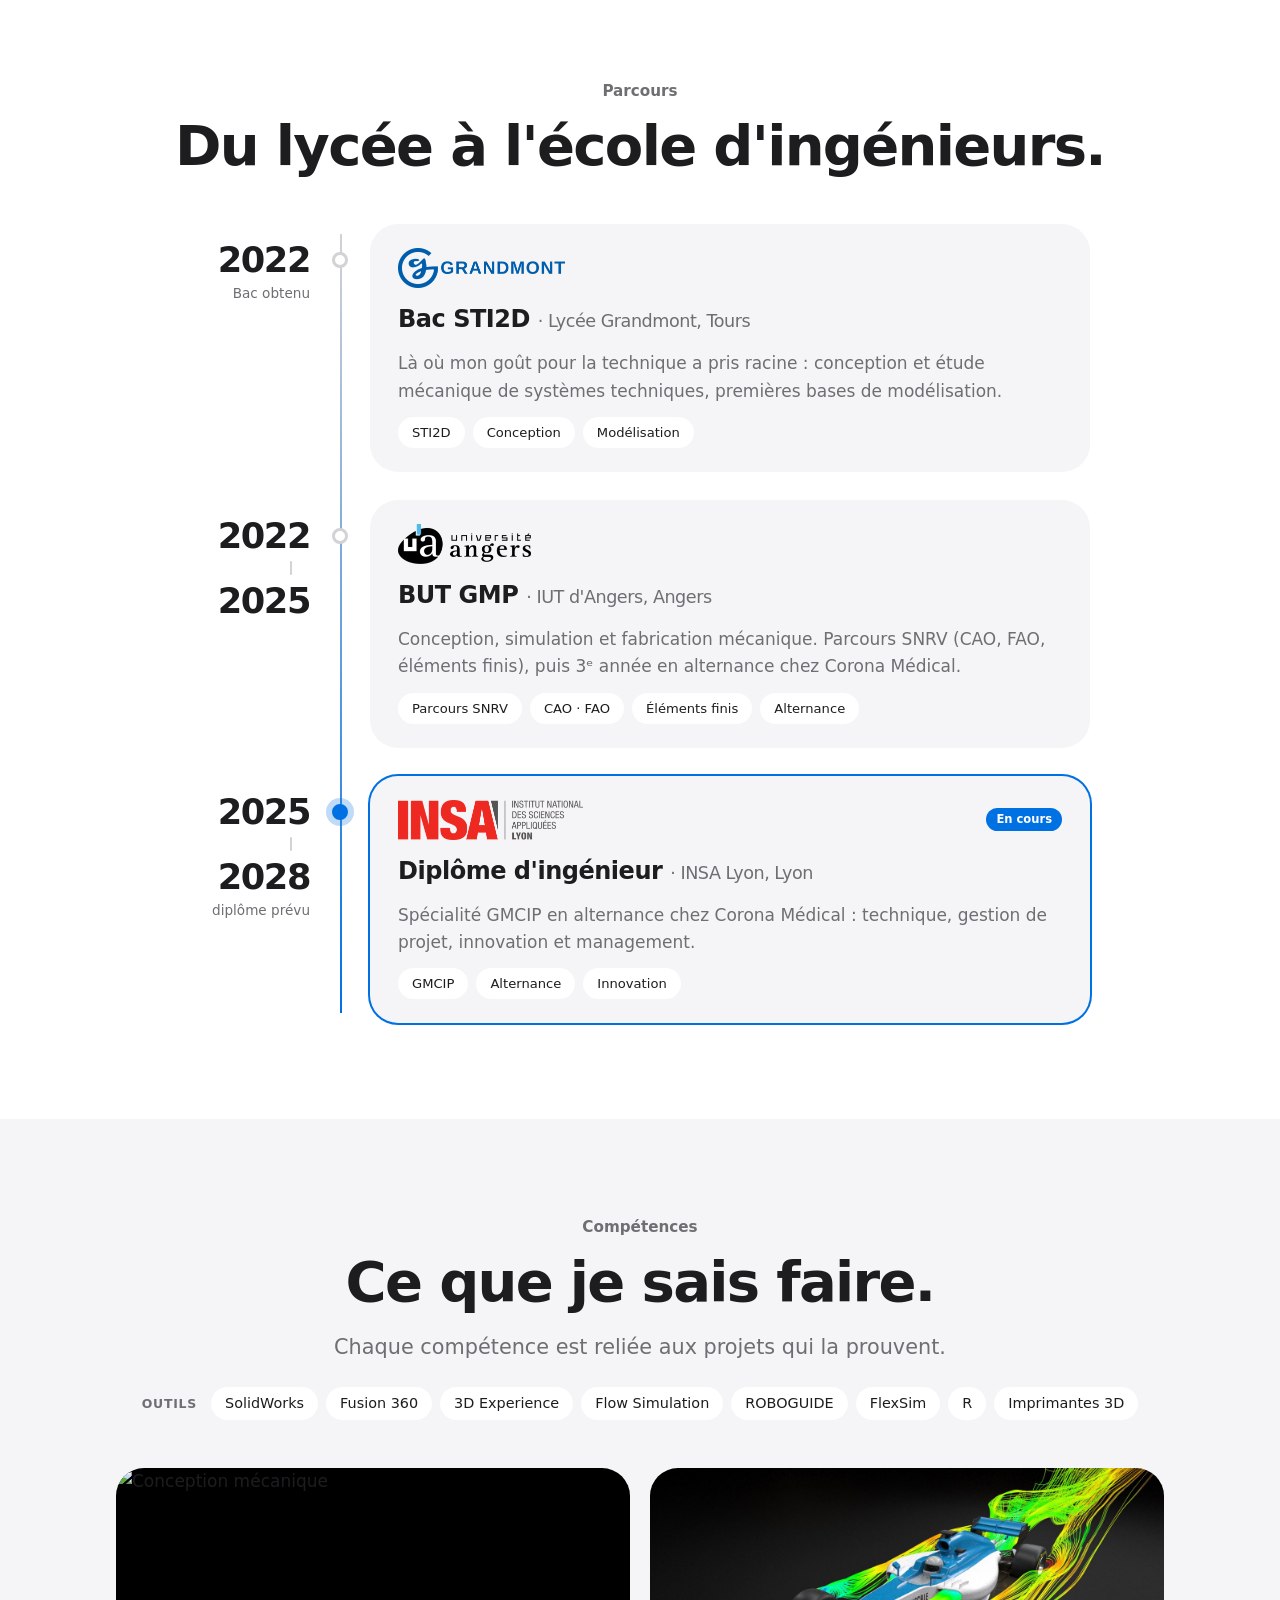
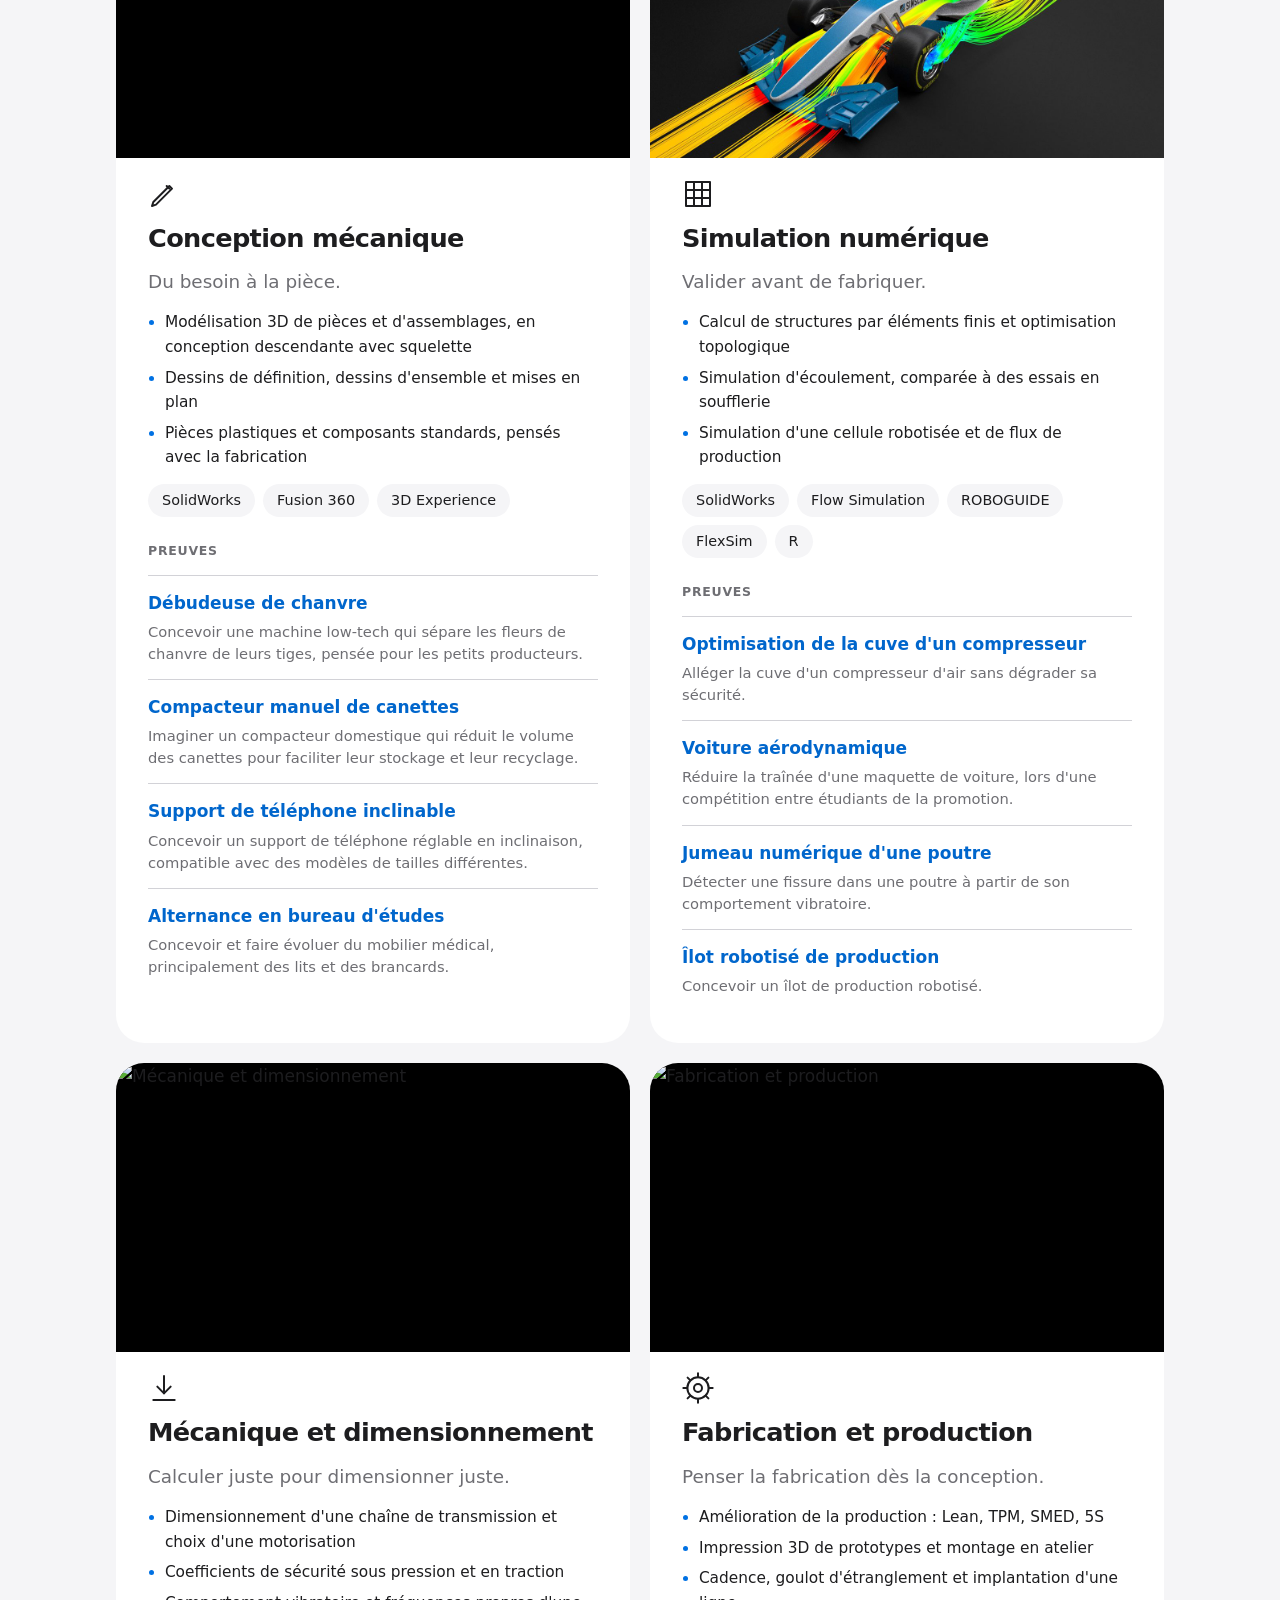
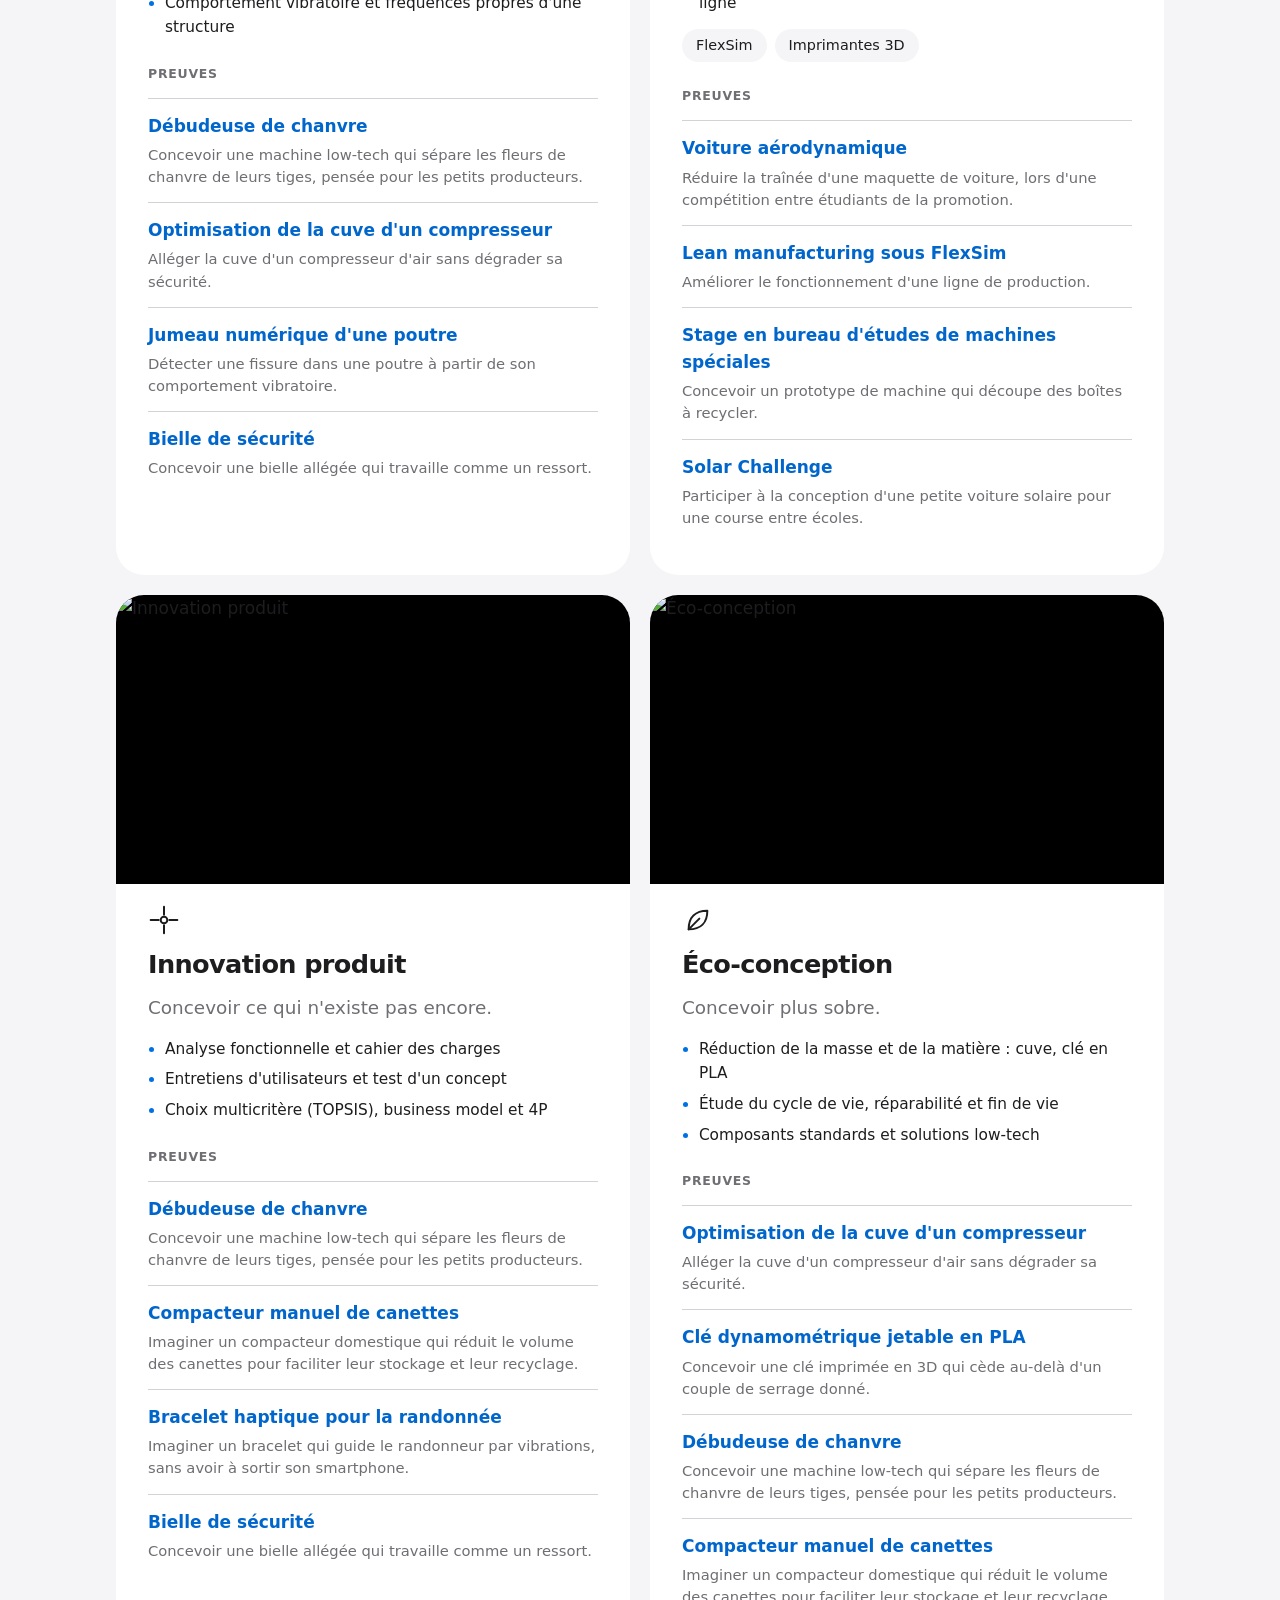
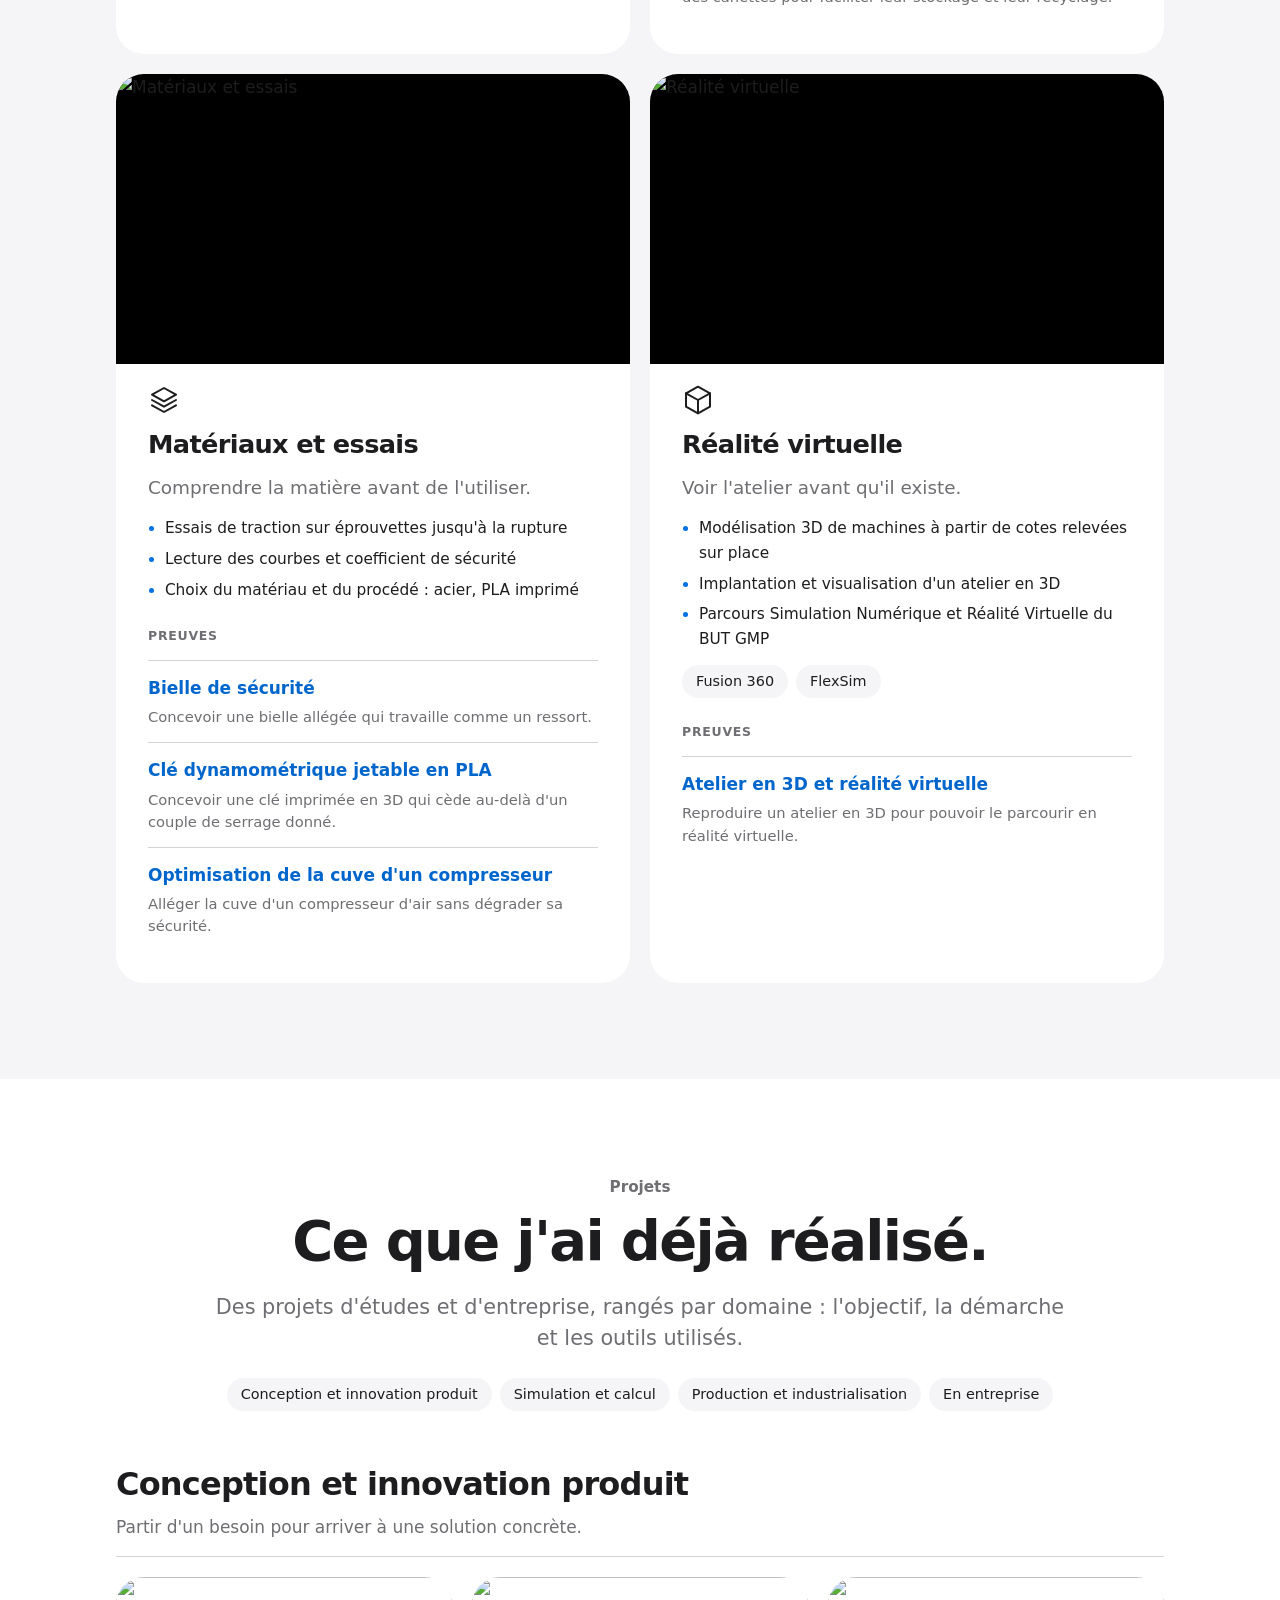
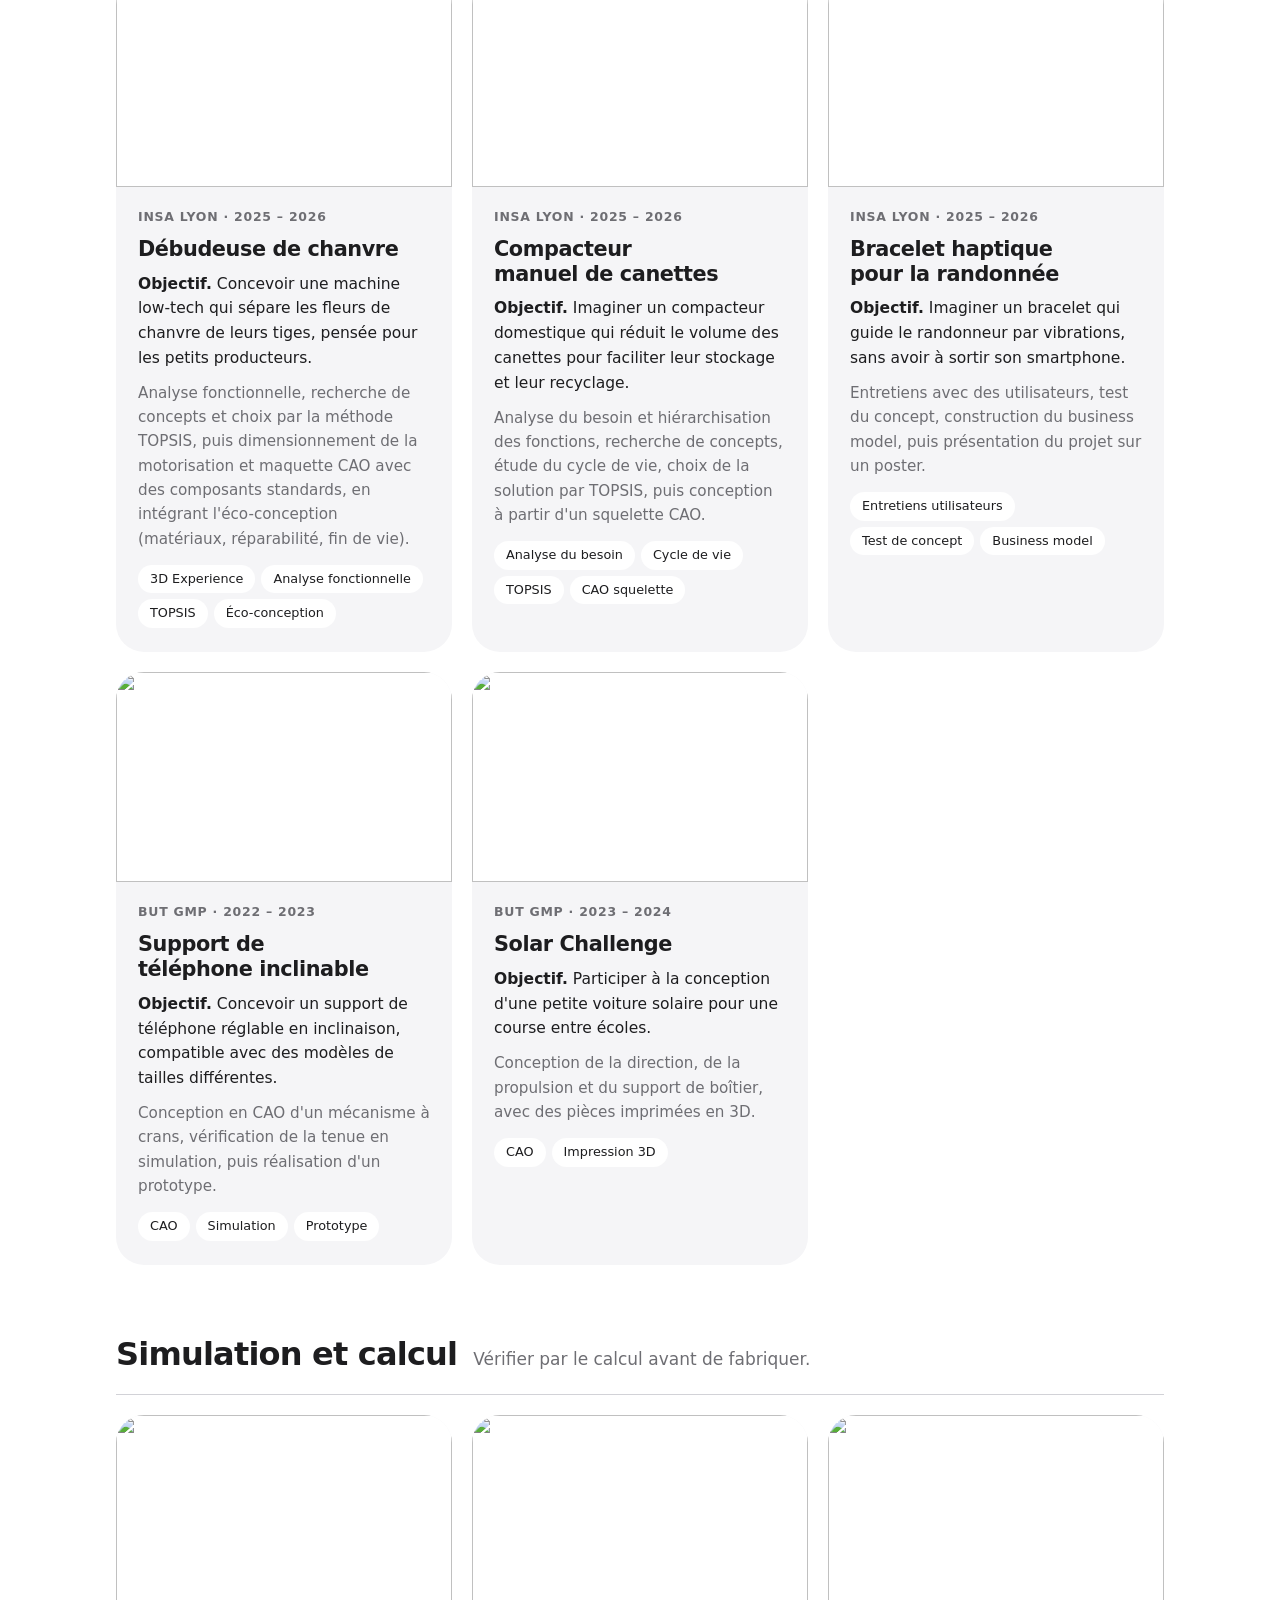
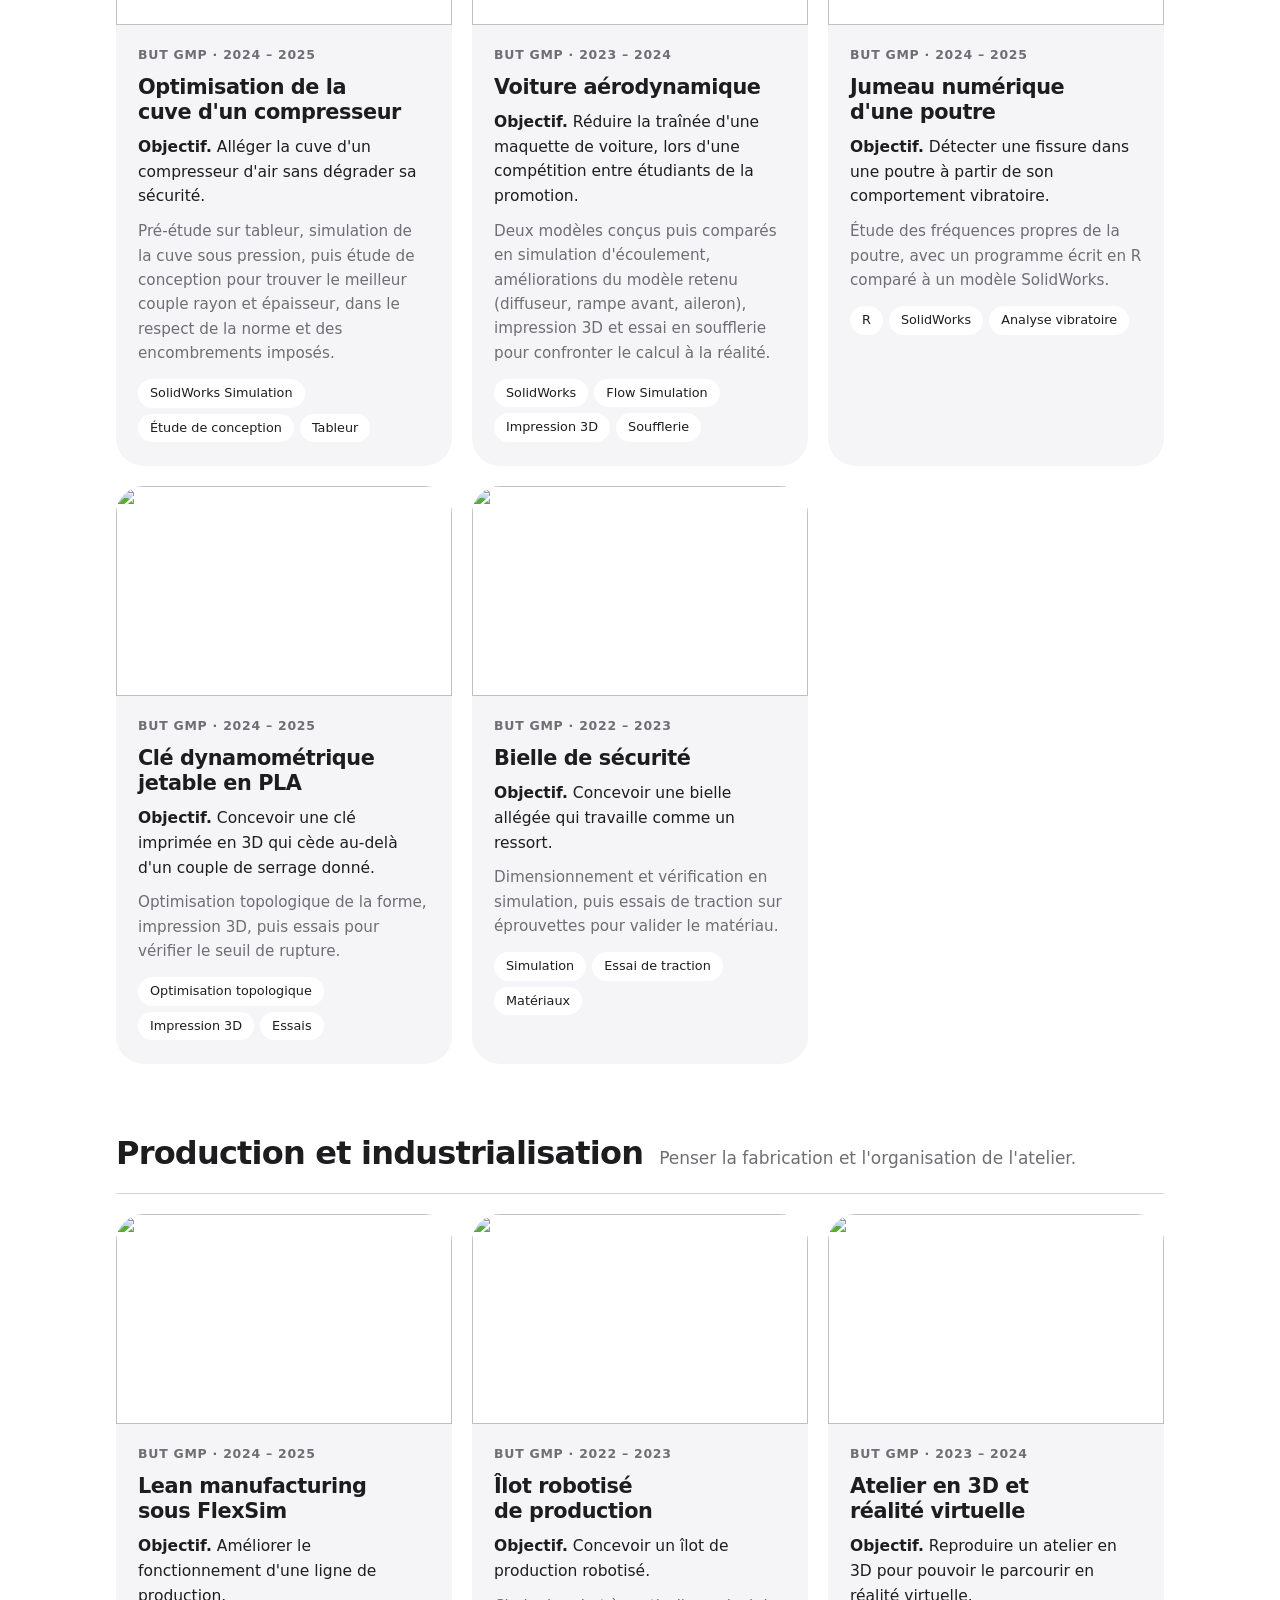
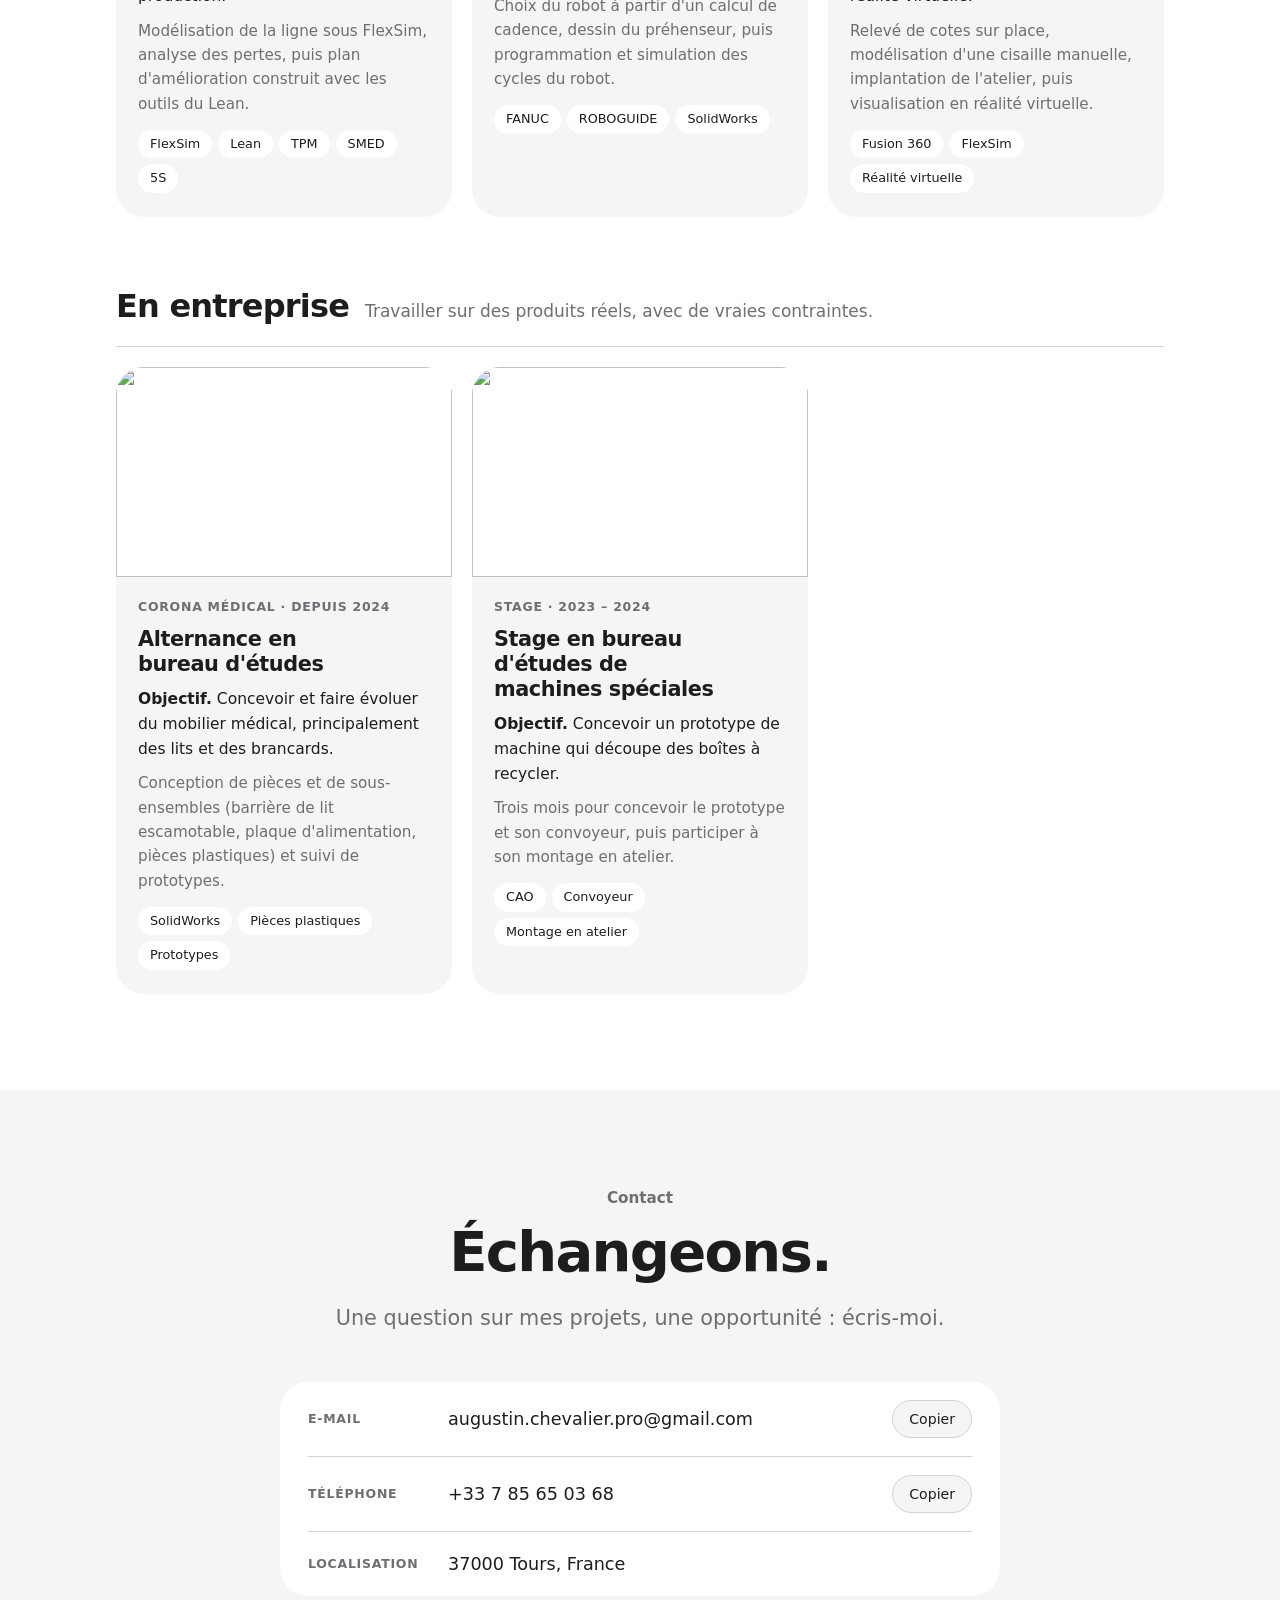
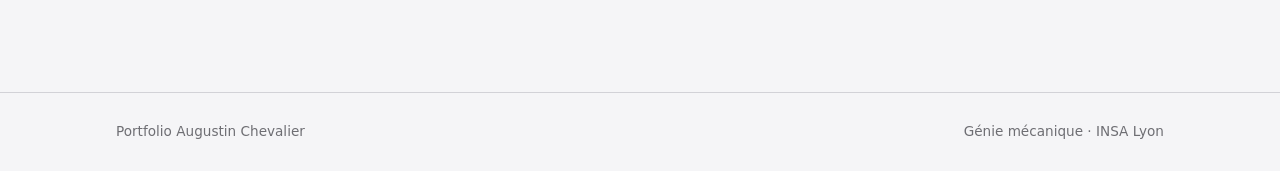
==== commit eee3798e: "Projets par catégories, sans rapports ni chiffres" ====
--- a/index.html
+++ b/index.html
@@ -100,8 +100,8 @@
   </section>
   <section class="band plain" id="projets">
     <div class="inner">
-      <div class="head center"><span class="eyebrow">Projets</span><h2>Des projets qui vont jusqu'au résultat.</h2><p class="lede">Quatre projets détaillés, chacun avec son rapport complet.</p></div>
-      <div class="features" id="features"></div>
+      <div class="head center"><span class="eyebrow">Projets</span><h2>Ce que j'ai déjà réalisé.</h2><p class="lede">Des projets d'études et d'entreprise, rangés par domaine : l'objectif, la démarche et les outils utilisés.</p><nav class="chips pnav" id="projets-nav" aria-label="Catégories de projets"></nav></div>
+      <div class="pgroups" id="projets-liste"></div>
     </div>
   </section>
   <section class="band alt" id="contact">
--- a/style.css
+++ b/style.css
@@ -89,20 +89,26 @@
 .hero.photo .link { color: #2997FF; }
 
 /* Projets phares */
-.features { display: grid; gap: 24px; }
-.feature { display: grid; grid-template-columns: minmax(0, 1.05fr) minmax(0, 1fr); gap: 40px; align-items: center; padding: 24px; border-radius: var(--r-lg); background: var(--panel); }
-.feature:nth-child(even) .f-media { order: 2; }
-.f-media { margin: 0; aspect-ratio: 16 / 10; border-radius: var(--r-md); background: var(--fig); overflow: hidden; }
-.f-media img { display: block; width: 100%; height: 100%; object-fit: cover; }
-.f-body { display: grid; gap: 14px; justify-items: start; padding: 12px 16px 12px 8px; min-width: 0; }
-.feature:nth-child(even) .f-body { padding: 12px 8px 12px 16px; }
-.feature h3 { font-size: clamp(1.7rem, 3vw, 2.3rem); font-weight: 700; letter-spacing: -.03em; line-height: 1.1; }
-.hook { font-size: 1.15rem; font-weight: 500; }
-.stats { display: grid; grid-template-columns: repeat(3, minmax(0, 1fr)); gap: 12px; width: 100%; padding-block: 14px; border-block: 1px solid var(--line); }
-.stat strong { display: block; font-size: 1.3rem; font-weight: 700; letter-spacing: -.02em; line-height: 1.15; }
-.stat span { display: block; margin-top: 4px; font-size: .8rem; line-height: 1.3; color: var(--muted); }
-.desc { color: var(--muted); font-size: 1rem; }
-.f-body .btn { margin-top: 6px; }
+.pnav { justify-content: center; margin-top: 12px; }
+.pnav .chip { background: var(--panel); color: var(--ink); text-decoration: none; }
+.pnav .chip:hover { background: var(--accent); color: var(--accent-ink); }
+.pgroups { display: grid; gap: 64px; }
+.pgroup { scroll-margin-top: 72px; }
+.pgroup-head { display: flex; flex-wrap: wrap; align-items: baseline; gap: 4px 16px; margin-bottom: 20px; padding-bottom: 14px; border-bottom: 1px solid var(--line); }
+.pgroup-head h3 { font-size: clamp(1.5rem, 2.6vw, 2rem); font-weight: 700; letter-spacing: -.025em; }
+.pgroup-head p { color: var(--muted); }
+.pgrid { display: grid; grid-template-columns: repeat(auto-fill, minmax(290px, 1fr)); gap: 20px; }
+.pcard { display: grid; grid-template-rows: auto 1fr; border-radius: var(--r-lg); background: var(--panel); overflow: hidden; scroll-margin-top: 72px; }
+.pc-media { margin: 0; aspect-ratio: 16 / 10; background: var(--fig); overflow: hidden; }
+.pc-media img { display: block; width: 100%; height: 100%; object-fit: cover; transition: transform .4s ease; }
+.pcard:hover .pc-media img { transform: scale(1.04); }
+.pc-body { display: grid; gap: 10px; align-content: start; padding: 20px 22px 24px; }
+.pcard h4 { font-size: 1.3rem; font-weight: 700; letter-spacing: -.02em; line-height: 1.2; }
+.pc-obj { font-size: .97rem; }
+.pc-obj strong { font-weight: 600; }
+.pc-demarche { font-size: .95rem; color: var(--muted); }
+.pcard .chips { gap: 6px; margin-top: 4px; }
+.pcard .chip { background: var(--fig); font-size: .8rem; padding: 4px 12px; }
 
 /* Compétences */
 .comps { display: grid; grid-template-columns: repeat(2, minmax(0, 1fr)); gap: 20px; }
@@ -163,9 +169,6 @@
 footer .inner { display: flex; flex-wrap: wrap; justify-content: space-between; gap: 8px 24px; }
 
 @media (max-width: 900px) {
-  .feature { grid-template-columns: minmax(0, 1fr); gap: 20px; }
-  .feature:nth-child(even) .f-media { order: 0; }
-  .f-body, .feature:nth-child(even) .f-body { padding: 4px 8px 12px; }
   .comps { grid-template-columns: minmax(0, 1fr); }
 }
 @media (max-width: 820px) {
@@ -184,7 +187,6 @@
   .brand { display: none; }
   .nav { width: 100%; justify-content: space-between; }
   .nav a { padding-inline: 4px; font-size: .8rem; }
-  .stat strong { font-size: 1.05rem; }
 }
 @media (prefers-reduced-motion: reduce) {
   html { scroll-behavior: auto; }
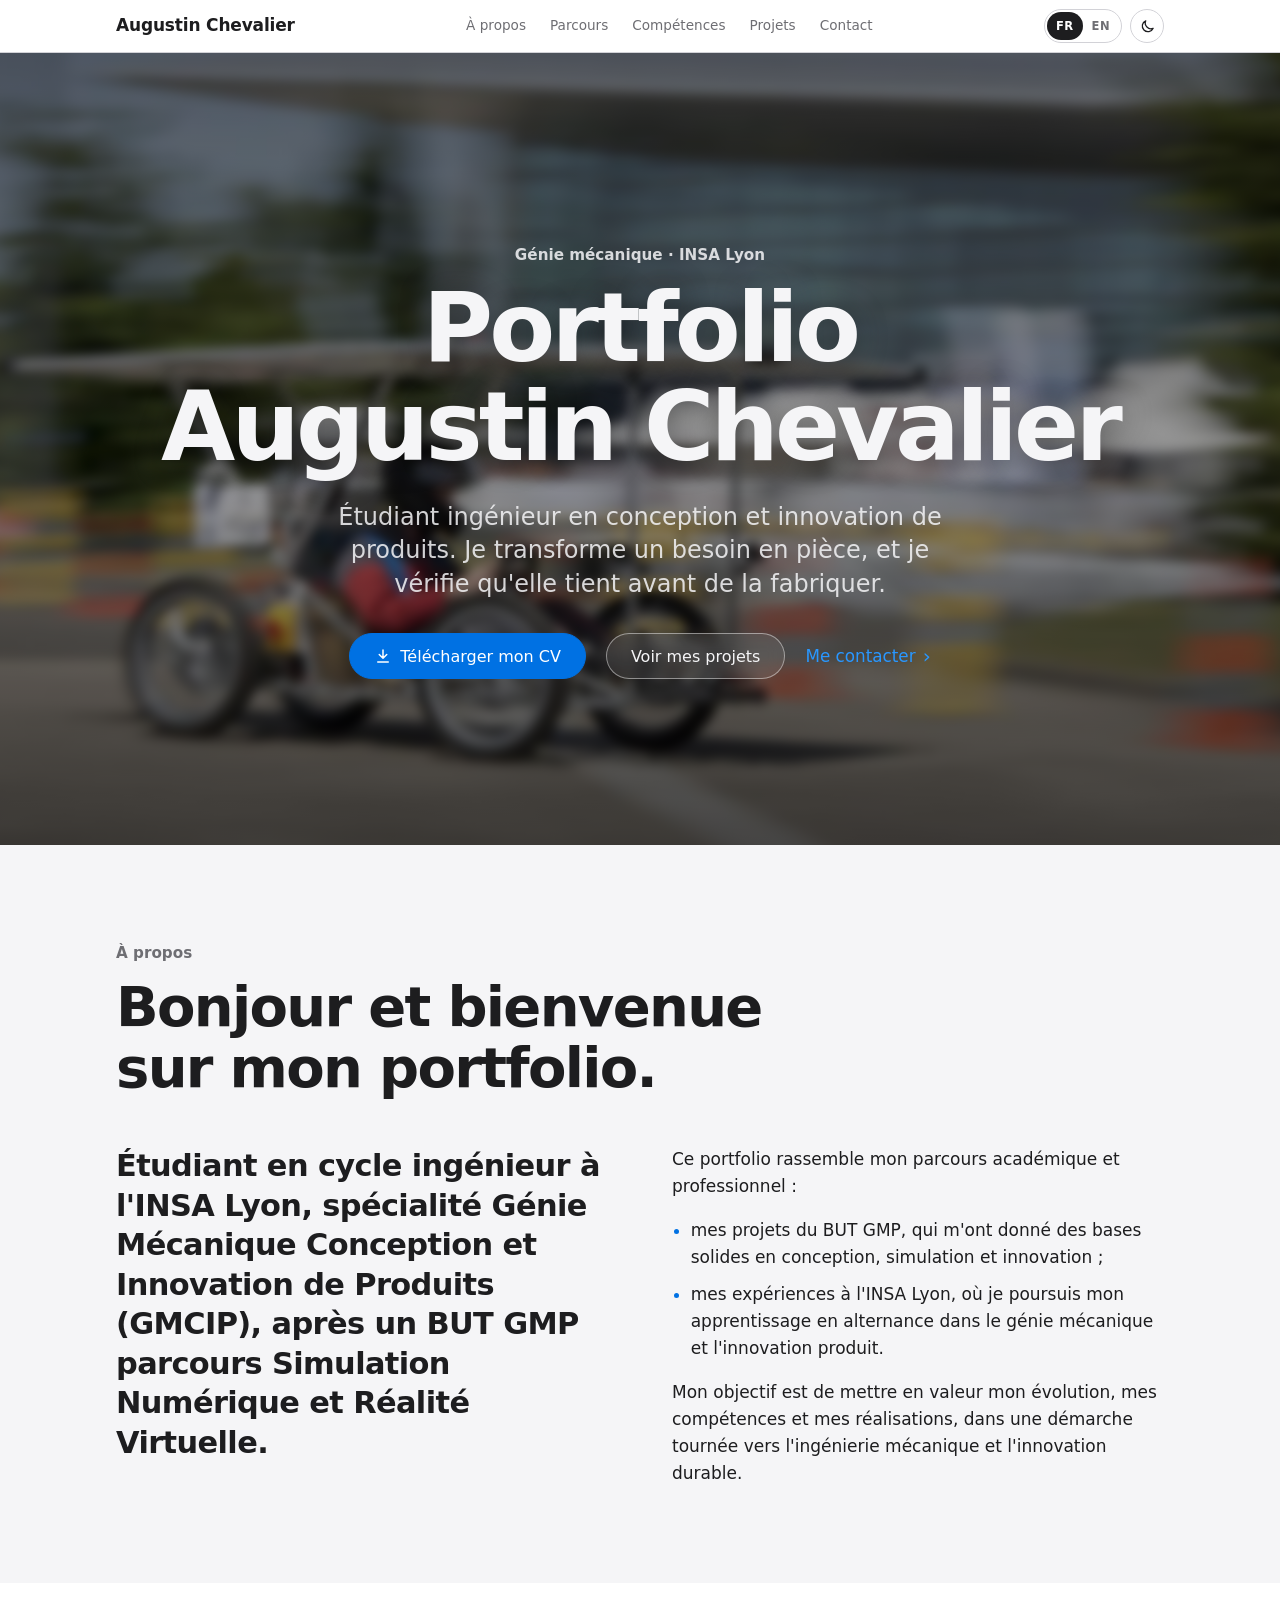
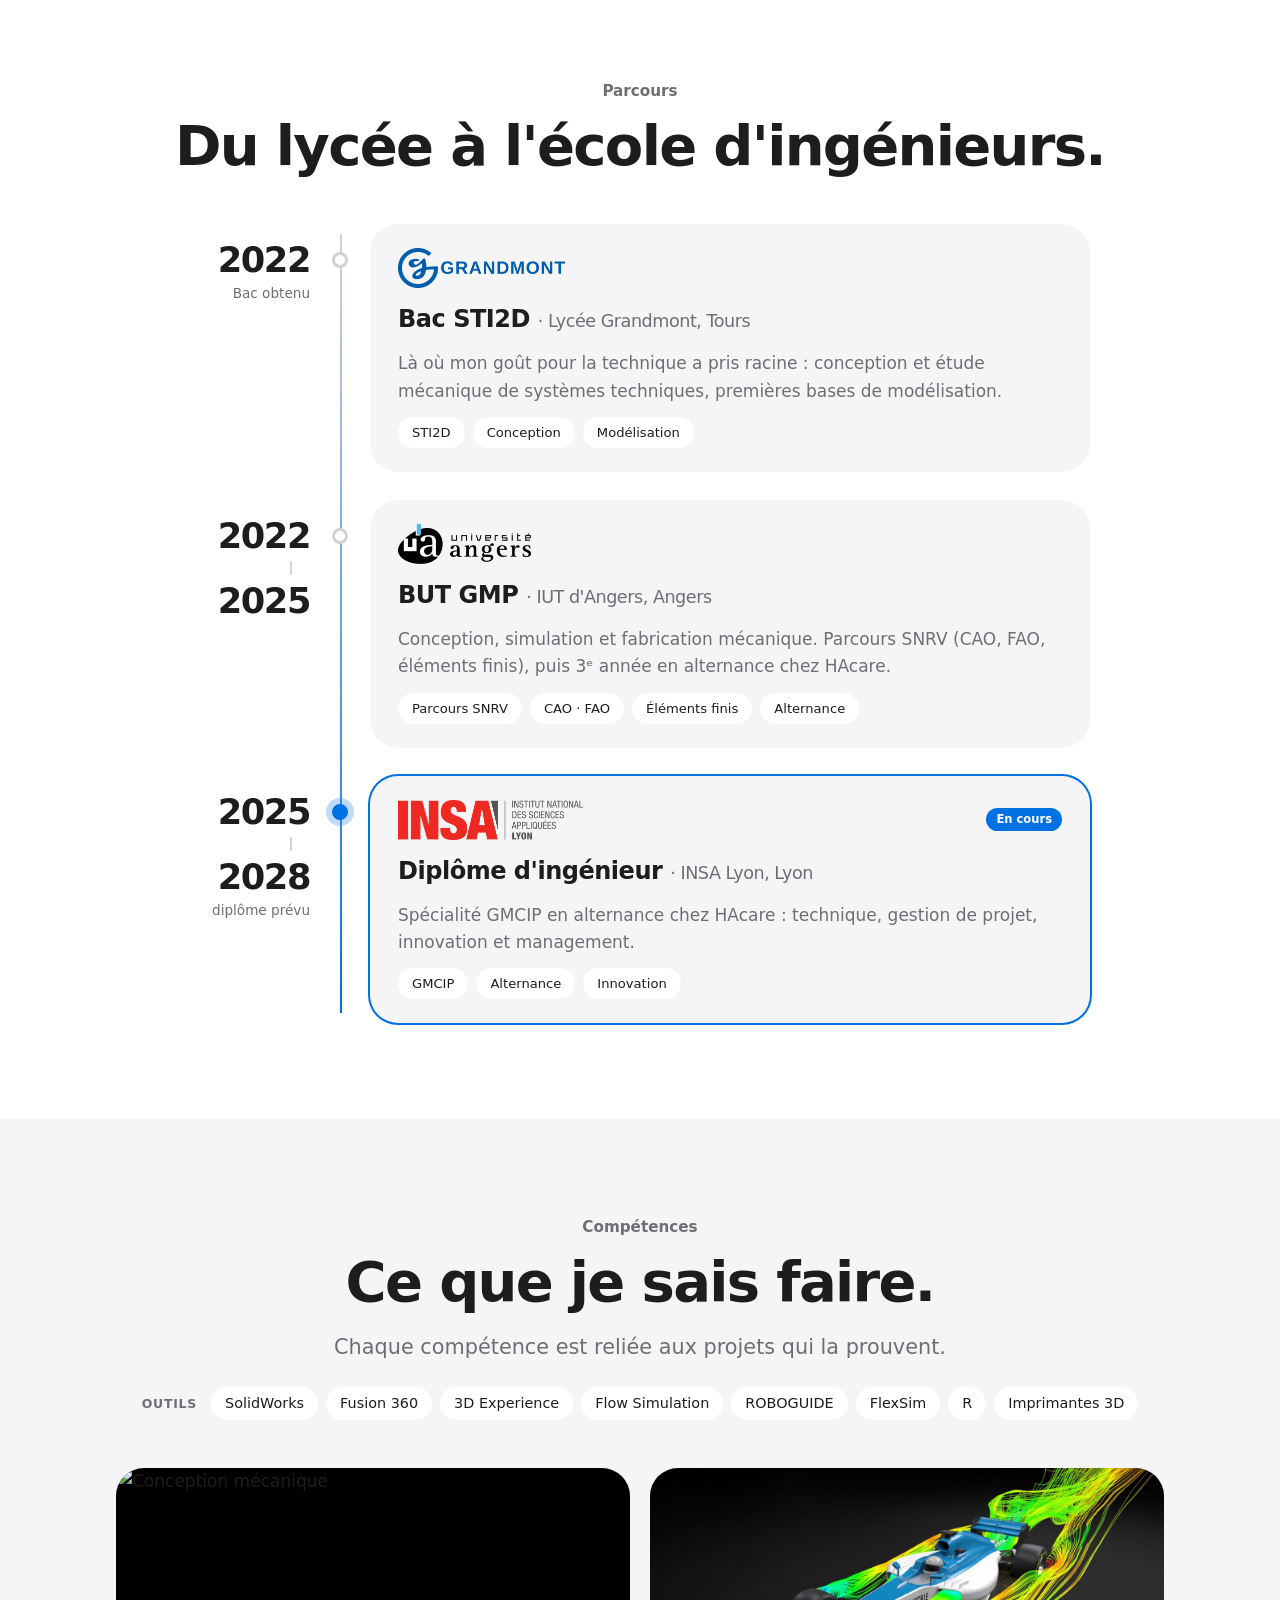
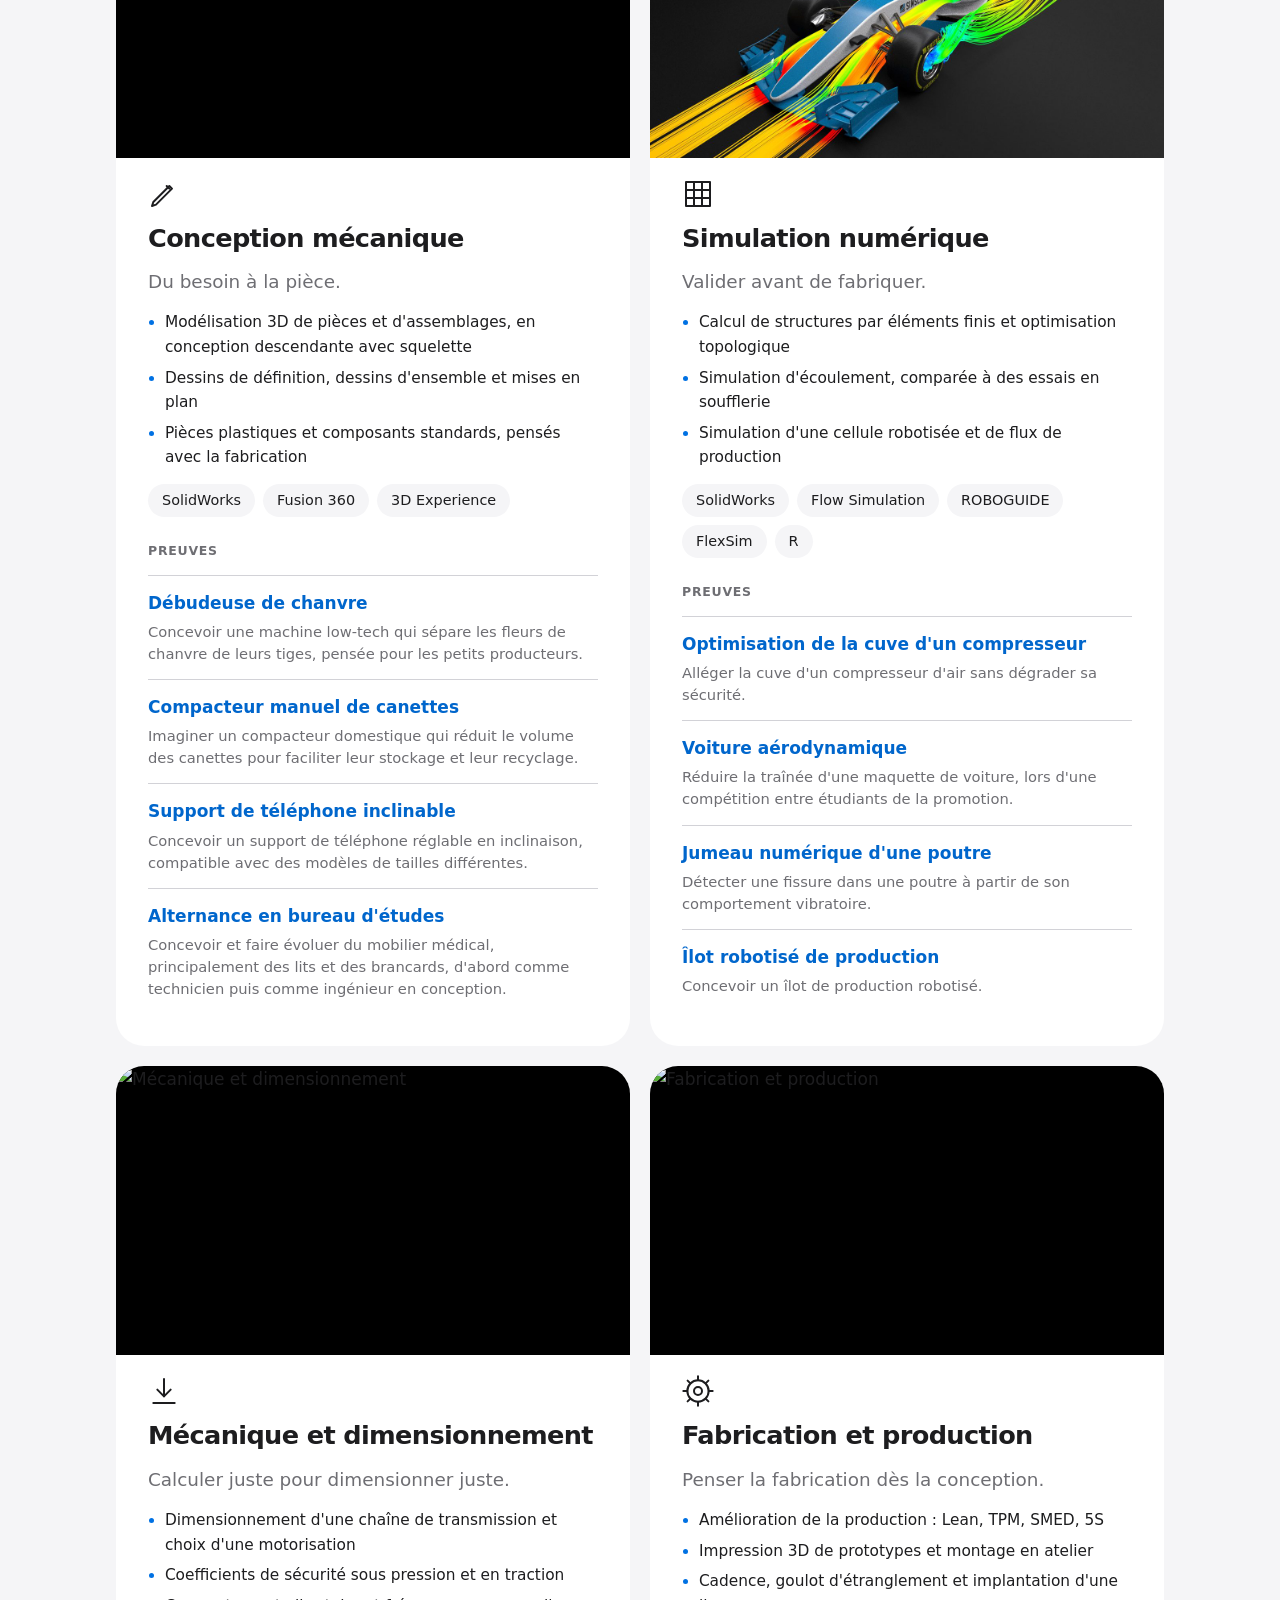
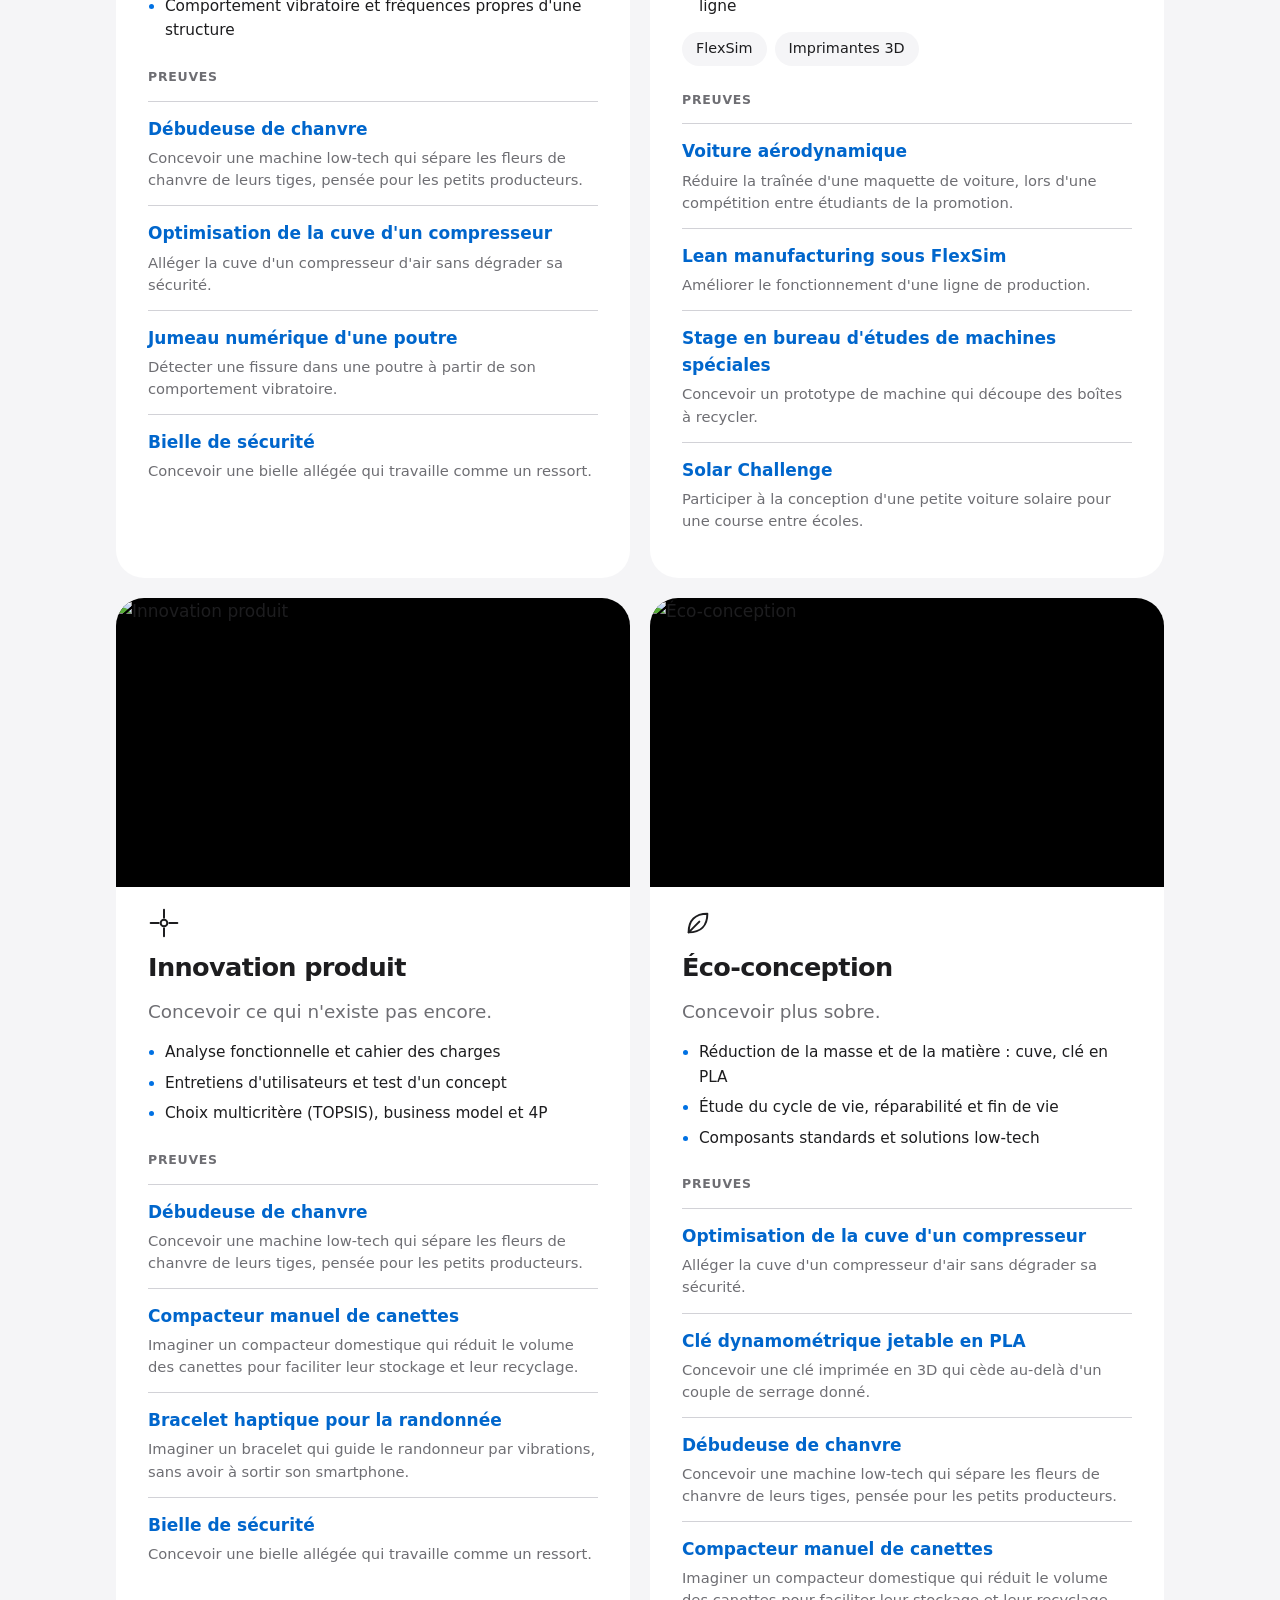
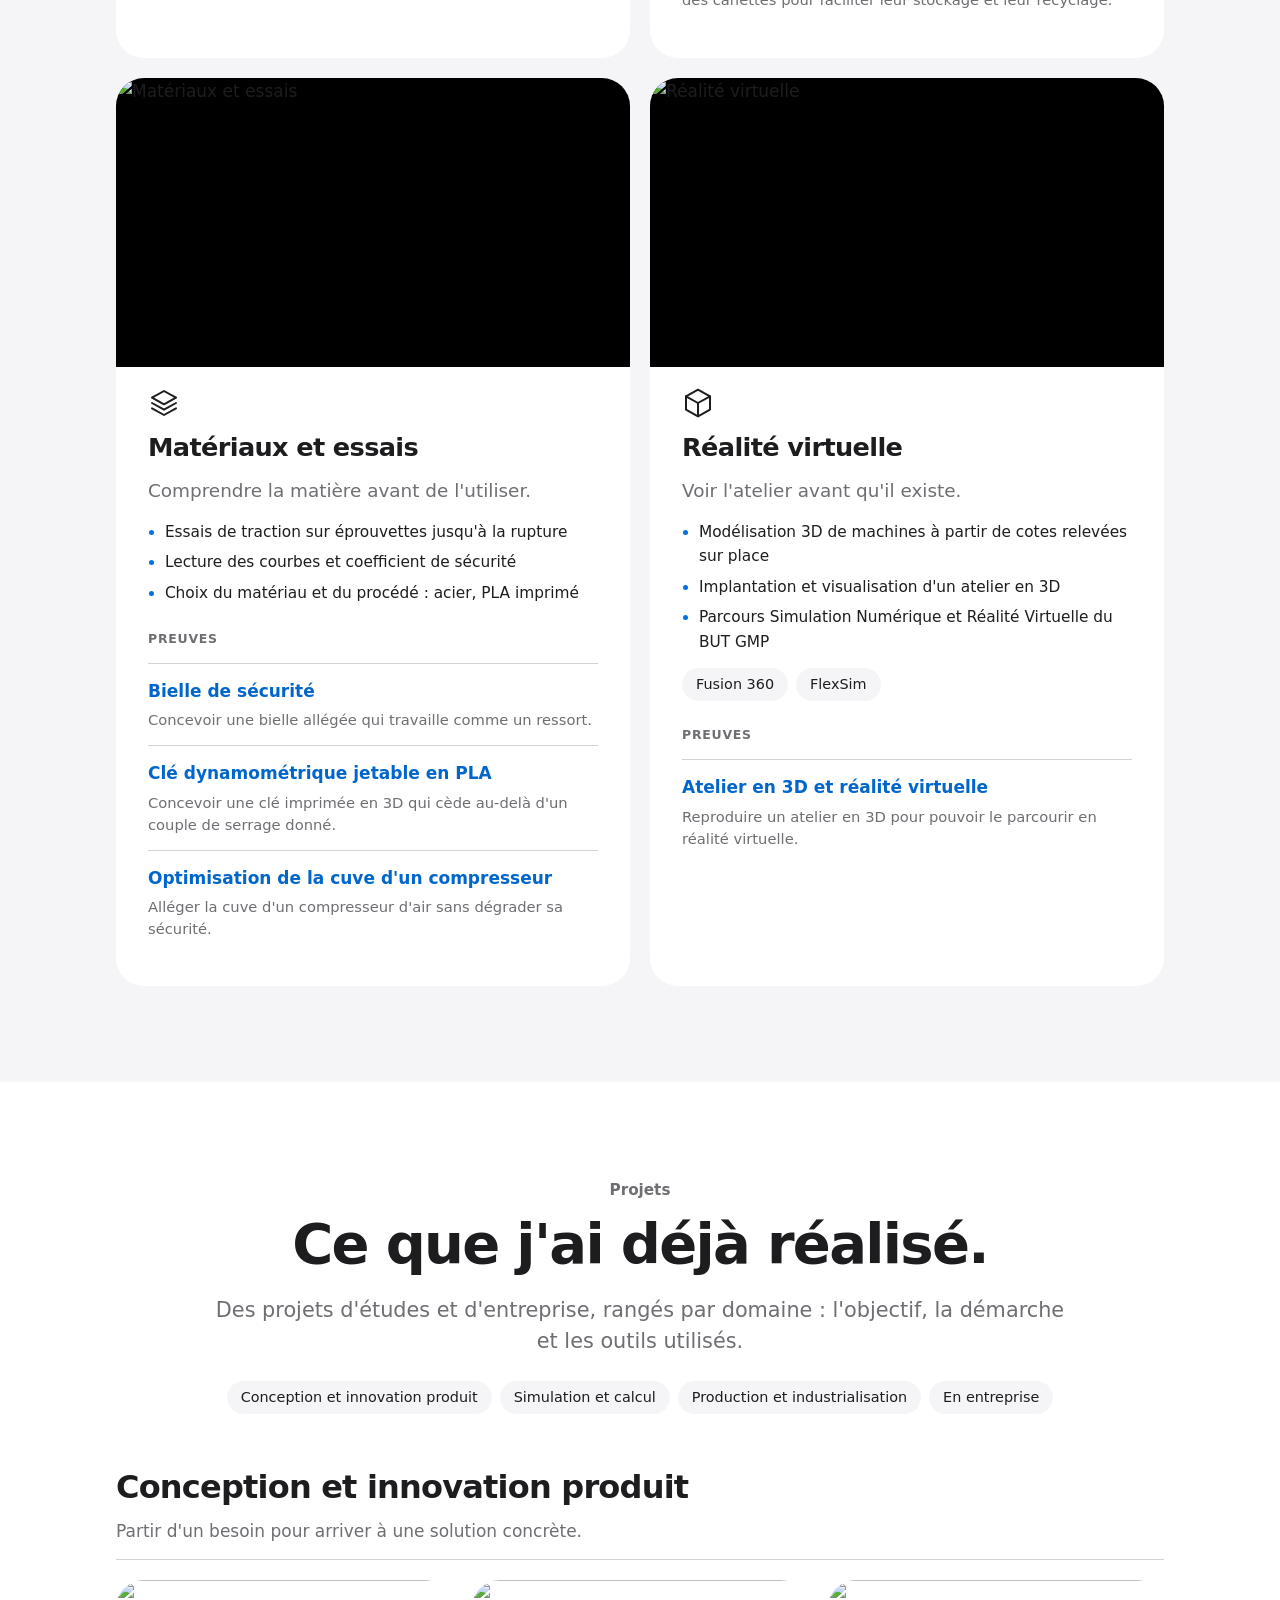
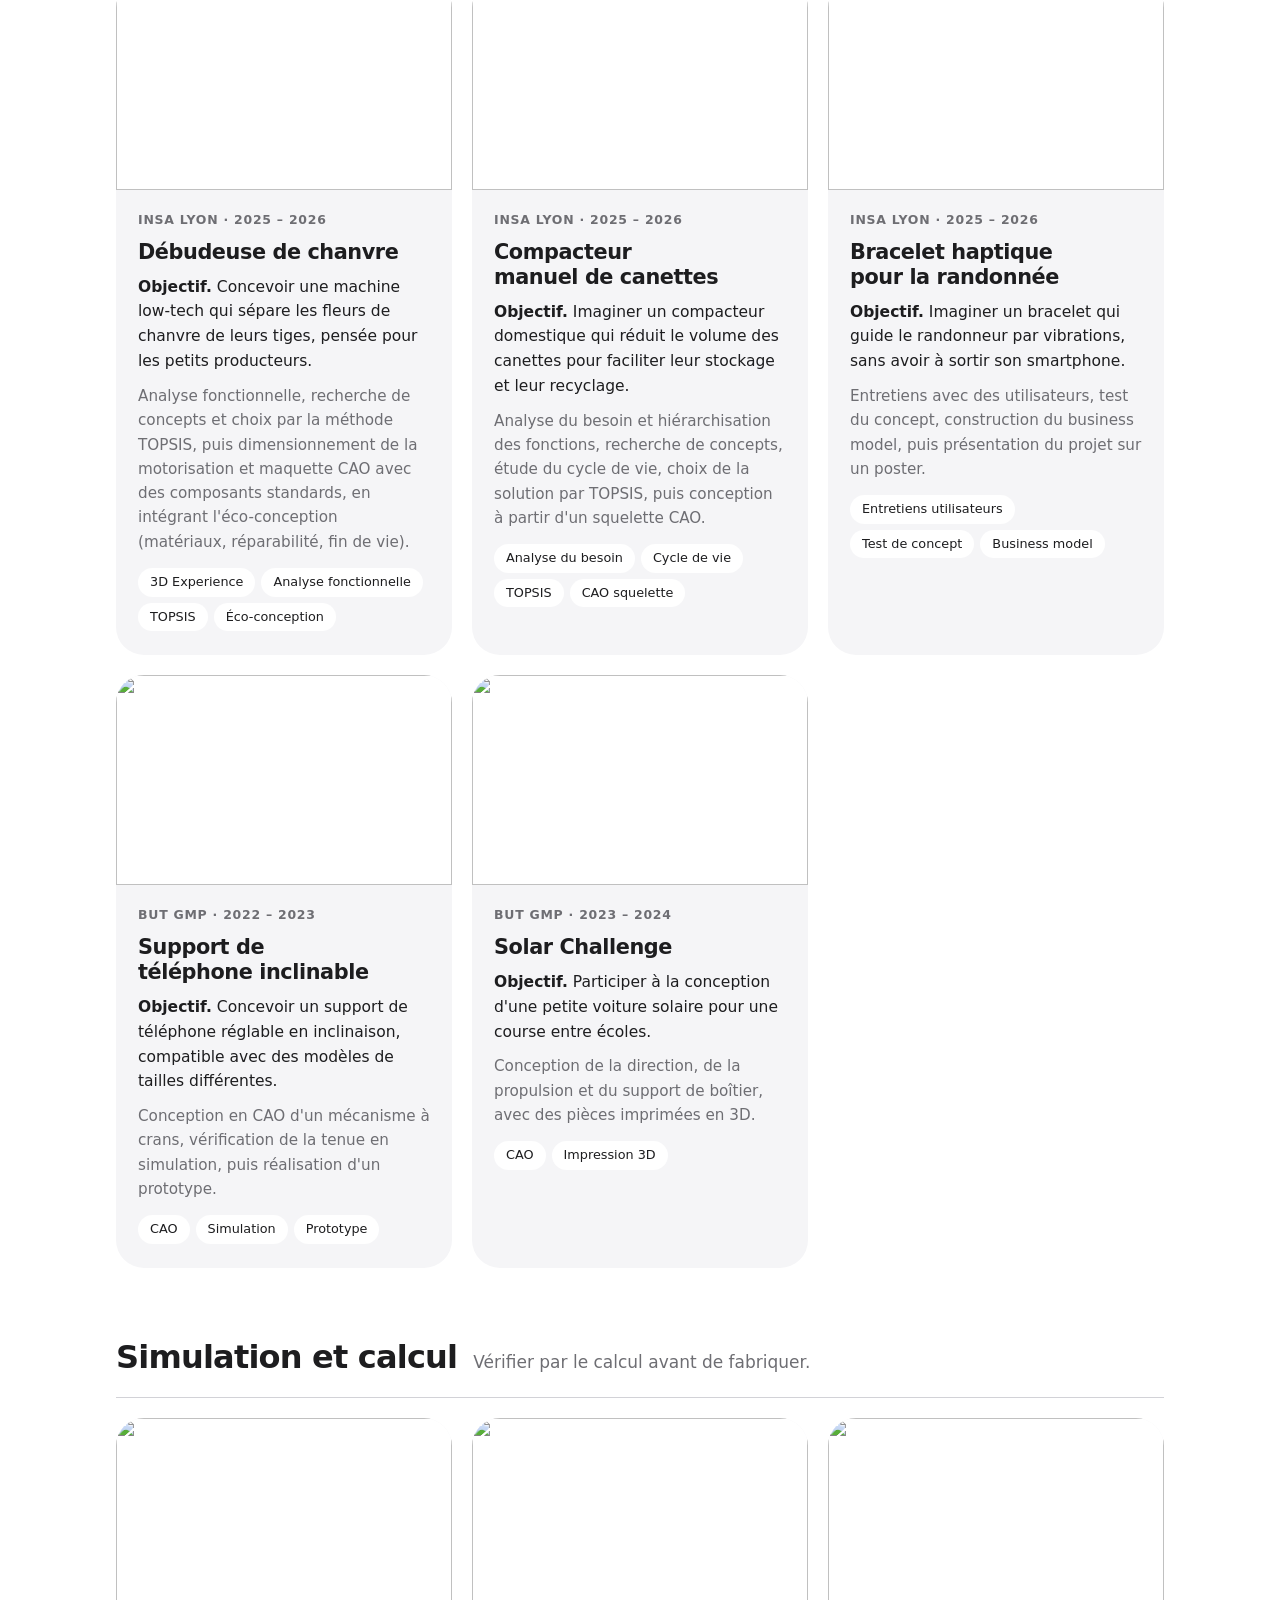
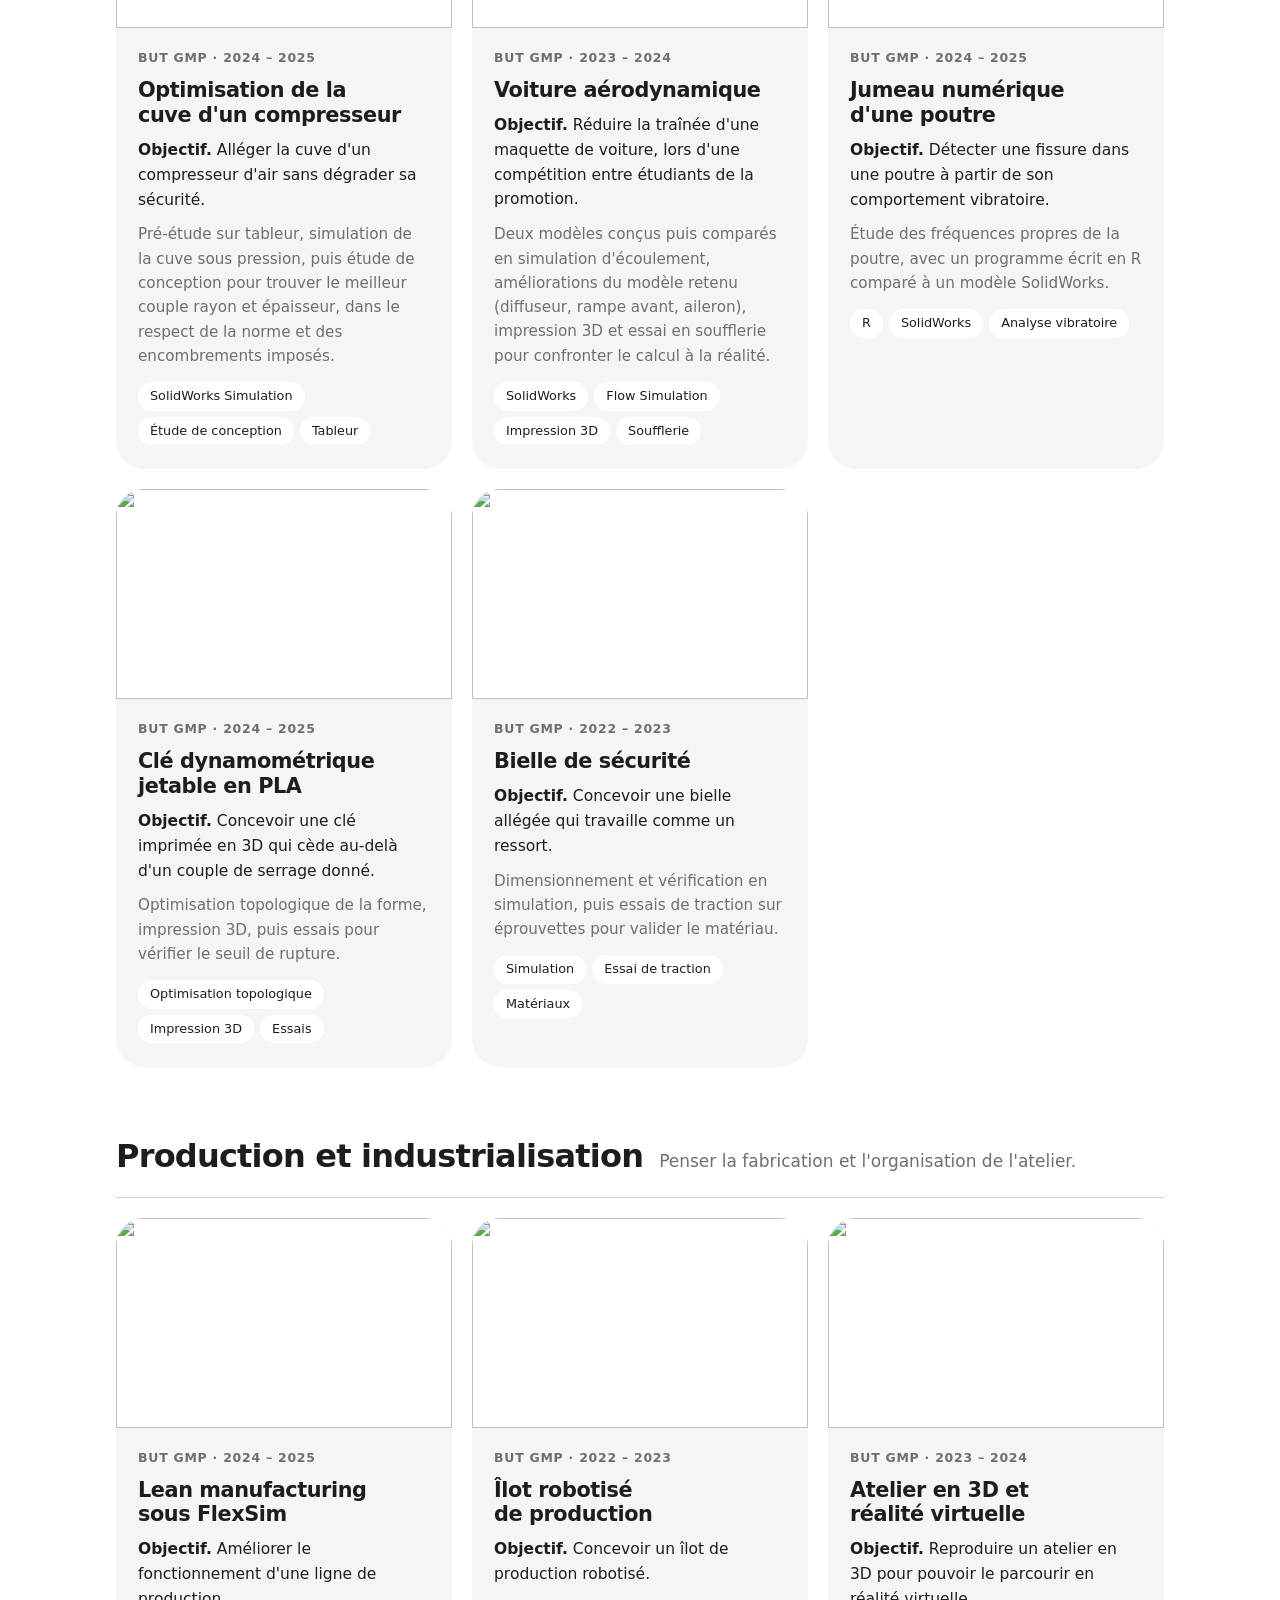
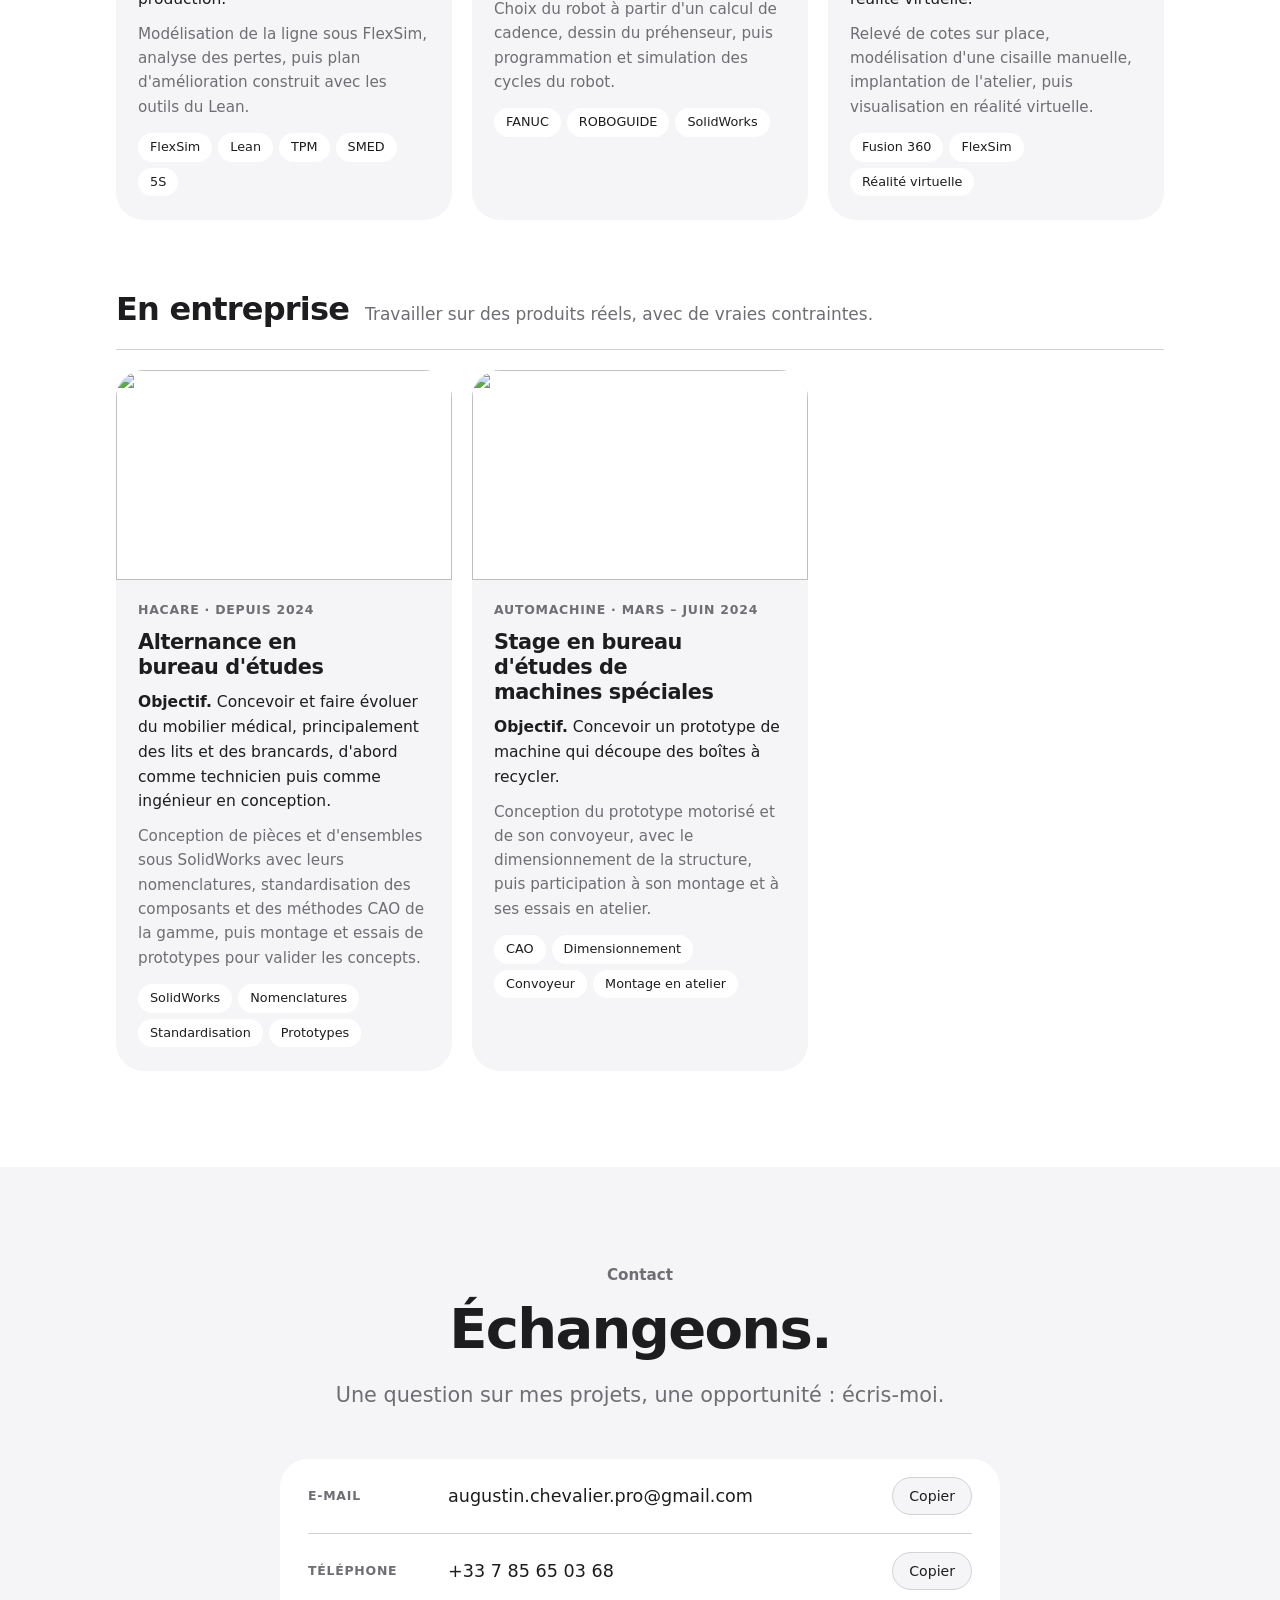
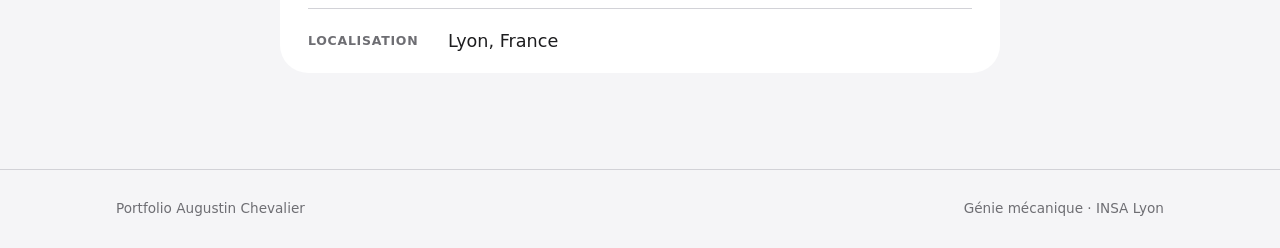
==== commit 27d22eaf: "Version anglaise, bouton CV, mode sombre, HAcare" ====
--- a/index.html
+++ b/index.html
@@ -6,6 +6,8 @@
 <title>Portfolio Augustin Chevalier</title>
 <meta name="description" content="Étudiant ingénieur en génie mécanique à l'INSA Lyon : conception, simulation et innovation produit.">
 <link rel="stylesheet" href="style.css">
+<link rel="alternate" hreflang="en" href="https://portfolio-augustin-chevalier.github.io/en/">
+<script>try{var t=localStorage.getItem("theme");if(t==="light"||t==="dark")document.documentElement.setAttribute("data-theme",t)}catch(e){}</script>
 </head>
 <body>
 
@@ -19,6 +21,13 @@
       <a href="#projets">Projets</a>
       <a href="#contact">Contact</a>
     </nav>
+    <div class="bar-tools">
+      <div class="lang" role="group" aria-label="Langue"><a href="./" aria-current="page">FR</a><a href="en/" hreflang="en" lang="en">EN</a></div>
+      <button class="theme-btn" type="button" data-label-dark="Passer en mode sombre" data-label-light="Passer en mode clair" aria-label="Passer en mode sombre">
+        <svg class="i-moon" viewBox="0 0 24 24" aria-hidden="true"><path d="M20 14.5A8 8 0 0 1 9.5 4a8 8 0 1 0 10.5 10.5z"/></svg>
+        <svg class="i-sun" viewBox="0 0 24 24" aria-hidden="true"><circle cx="12" cy="12" r="4"/><path d="M12 2v2M12 20v2M2 12h2M20 12h2M4.9 4.9l1.4 1.4M17.7 17.7l1.4 1.4M4.9 19.1l1.4-1.4M17.7 6.3l1.4-1.4"/></svg>
+      </button>
+    </div>
   </div>
 </header>
 
@@ -29,7 +38,8 @@
       <h1>Portfolio<br>Augustin Chevalier</h1>
       <p class="sub">Étudiant ingénieur en conception et innovation de produits. Je transforme un besoin en pièce, et je vérifie qu'elle tient avant de la fabriquer.</p>
       <div class="cta">
-        <a class="btn primary" href="#projets">Voir mes projets</a>
+        <a class="btn primary" href="cv/CV_Augustin_Chevalier.pdf" download><svg viewBox="0 0 24 24" aria-hidden="true"><path d="M12 4v11M7 10l5 5 5-5M5 20h14"/></svg>Télécharger mon CV</a>
+        <a class="btn" href="#projets">Voir mes projets</a>
         <a class="link" href="#contact">Me contacter</a>
       </div>
     </div>
@@ -61,7 +71,7 @@
           <div class="tl-date"><strong>2022</strong><span>Bac obtenu</span></div>
           <div class="tl-dot" aria-hidden="true"></div>
           <article class="tl-card">
-            <div class="tl-top"><picture class="tl-logo"><source srcset="images/logo-lycee-grandmont-sombre.png" media="(prefers-color-scheme: dark)"><img src="images/logo-lycee-grandmont.png" alt="Logo Lycée Grandmont"></picture></div>
+            <div class="tl-top"><span class="tl-logo"><img class="logo-clair" src="images/logo-lycee-grandmont.png" alt="Logo Lycée Grandmont"><img class="logo-sombre" src="images/logo-lycee-grandmont-sombre.png" alt=""></span></div>
             <h3>Bac STI2D <span>· Lycée Grandmont, Tours</span></h3>
             <p>Là où mon goût pour la technique a pris racine : conception et étude mécanique de systèmes techniques, premières bases de modélisation.</p>
             
@@ -72,9 +82,9 @@
           <div class="tl-date"><strong>2022</strong><i class="tl-to" aria-label="à"></i><strong>2025</strong></div>
           <div class="tl-dot" aria-hidden="true"></div>
           <article class="tl-card">
-            <div class="tl-top"><picture class="tl-logo"><source srcset="images/logo-universite-angers-sombre.png" media="(prefers-color-scheme: dark)"><img src="images/logo-universite-angers.png" alt="Logo Université d'Angers"></picture></div>
+            <div class="tl-top"><span class="tl-logo"><img class="logo-clair" src="images/logo-universite-angers.png" alt="Logo Université d'Angers"><img class="logo-sombre" src="images/logo-universite-angers-sombre.png" alt=""></span></div>
             <h3>BUT GMP <span>· IUT d'Angers, Angers</span></h3>
-            <p>Conception, simulation et fabrication mécanique. Parcours SNRV (CAO, FAO, éléments finis), puis 3ᵉ année en alternance chez Corona Médical.</p>
+            <p>Conception, simulation et fabrication mécanique. Parcours SNRV (CAO, FAO, éléments finis), puis 3ᵉ année en alternance chez HAcare.</p>
             
             <div class="chips"><span class="chip">Parcours SNRV</span><span class="chip">CAO · FAO</span><span class="chip">Éléments finis</span><span class="chip">Alternance</span></div>
           </article>
@@ -83,9 +93,9 @@
           <div class="tl-date"><strong>2025</strong><i class="tl-to" aria-label="à"></i><strong>2028</strong><span>diplôme prévu</span></div>
           <div class="tl-dot" aria-hidden="true"></div>
           <article class="tl-card">
-            <div class="tl-top"><picture class="tl-logo"><source srcset="images/logo-insa-lyon-sombre.png" media="(prefers-color-scheme: dark)"><img src="images/logo-insa-lyon.png" alt="Logo INSA Lyon"></picture><span class="pill">En cours</span></div>
+            <div class="tl-top"><span class="tl-logo"><img class="logo-clair" src="images/logo-insa-lyon.png" alt="Logo INSA Lyon"><img class="logo-sombre" src="images/logo-insa-lyon-sombre.png" alt=""></span><span class="pill">En cours</span></div>
             <h3>Diplôme d'ingénieur <span>· INSA Lyon, Lyon</span></h3>
-            <p>Spécialité GMCIP en alternance chez Corona Médical : technique, gestion de projet, innovation et management.</p>
+            <p>Spécialité GMCIP en alternance chez HAcare : technique, gestion de projet, innovation et management.</p>
             <div class="chips"><span class="chip">GMCIP</span><span class="chip">Alternance</span><span class="chip">Innovation</span></div>
           </article>
         </li>
@@ -120,7 +130,7 @@
         </div>
         <div class="row">
           <span class="label">Localisation</span>
-          <span class="val">37000 Tours, France</span>
+          <span class="val">Lyon, France</span>
           <span></span>
         </div>
       </div>
--- a/style.css
+++ b/style.css
@@ -52,12 +52,30 @@
 .nav { display: flex; gap: 2px 8px; }
 .nav a { font-size: .85rem; text-decoration: none; color: var(--muted); padding: 10px 8px; min-height: 44px; display: inline-flex; align-items: center; }
 .nav a:hover { color: var(--ink); }
+.bar-tools { display: flex; align-items: center; gap: 8px; }
+.lang { display: flex; align-items: center; padding: 2px; border: 1px solid var(--line); border-radius: 999px; }
+.lang a { display: inline-flex; align-items: center; min-height: 28px; padding: 0 9px; border-radius: 999px; font-size: .72rem; font-weight: 600; letter-spacing: .04em; text-decoration: none; color: var(--muted); }
+.lang a[aria-current="page"] { background: var(--ink); color: var(--bg); }
+.lang a:not([aria-current]):hover { color: var(--ink); }
+.theme-btn { width: 34px; height: 34px; display: grid; place-items: center; padding: 0; border: 1px solid var(--line); border-radius: 50%; background: transparent; color: var(--ink); cursor: pointer; }
+.theme-btn:hover { border-color: var(--ink); }
+.theme-btn svg { display: block; width: 17px; height: 17px; fill: none; stroke: currentColor; stroke-width: 1.8; stroke-linecap: round; stroke-linejoin: round; }
+
+/* Mode sombre forcé par le bouton ou suivi du système : icône et logos adaptés */
+.theme-btn .i-sun, .tl-logo .logo-sombre { display: none; }
+@media (prefers-color-scheme: dark) {
+  :root:not([data-theme="light"]) .theme-btn .i-sun, :root:not([data-theme="light"]) .tl-logo .logo-sombre { display: block; }
+  :root:not([data-theme="light"]) .theme-btn .i-moon, :root:not([data-theme="light"]) .tl-logo .logo-clair { display: none; }
+}
+:root[data-theme="dark"] .theme-btn .i-sun, :root[data-theme="dark"] .tl-logo .logo-sombre { display: block; }
+:root[data-theme="dark"] .theme-btn .i-moon, :root[data-theme="dark"] .tl-logo .logo-clair { display: none; }
 
 /* Boutons et liens */
 .btn { display: inline-flex; align-items: center; justify-content: center; min-height: 46px; padding: 0 24px; font: 500 1rem var(--font); text-decoration: none; border: 1px solid var(--line); border-radius: 999px; background: transparent; color: var(--ink); cursor: pointer; }
 .btn:hover { border-color: var(--ink); }
 .btn.primary { background: var(--accent); border-color: var(--accent); color: var(--accent-ink); }
 .btn.primary:hover { filter: brightness(1.1); }
+.btn svg { width: 18px; height: 18px; margin-right: 8px; fill: none; stroke: currentColor; stroke-width: 2; stroke-linecap: round; stroke-linejoin: round; }
 .btn.small { min-height: 38px; padding: 0 16px; font-size: .88rem; background: var(--fig); }
 .link { display: inline-flex; align-items: center; min-height: 46px; color: var(--link); text-decoration: none; font-size: 1.05rem; }
 .link::after { content: "›"; margin-left: .35em; font-size: 1.2em; }
@@ -87,6 +105,8 @@
 .hero.photo .eyebrow, .hero.photo .sub { color: rgba(245, 245, 247, .85); }
 .hero.photo .label { color: rgba(245, 245, 247, .7); }
 .hero.photo .link { color: #2997FF; }
+.hero.photo .btn:not(.primary) { color: #F5F5F7; border-color: rgba(255, 255, 255, .45); background: rgba(255, 255, 255, .08); -webkit-backdrop-filter: blur(8px); backdrop-filter: blur(8px); }
+.hero.photo .btn:not(.primary):hover { border-color: #FFFFFF; }
 
 /* Projets phares */
 .pnav { justify-content: center; margin-top: 12px; }
@@ -184,8 +204,12 @@
   .contact .row .label { grid-column: 1 / -1; }
 }
 @media (max-width: 640px) {
-  .brand { display: none; }
-  .nav { width: 100%; justify-content: space-between; }
+  html { scroll-padding-top: 104px; }
+  .pgroup, .pcard { scroll-margin-top: 104px; }
+  .bar .inner { flex-wrap: wrap; row-gap: 0; padding-top: 6px; }
+  .brand { font-size: .95rem; }
+  .bar-tools { margin-left: auto; }
+  .nav { order: 3; width: 100%; justify-content: space-between; }
   .nav a { padding-inline: 4px; font-size: .8rem; }
 }
 @media (prefers-reduced-motion: reduce) {
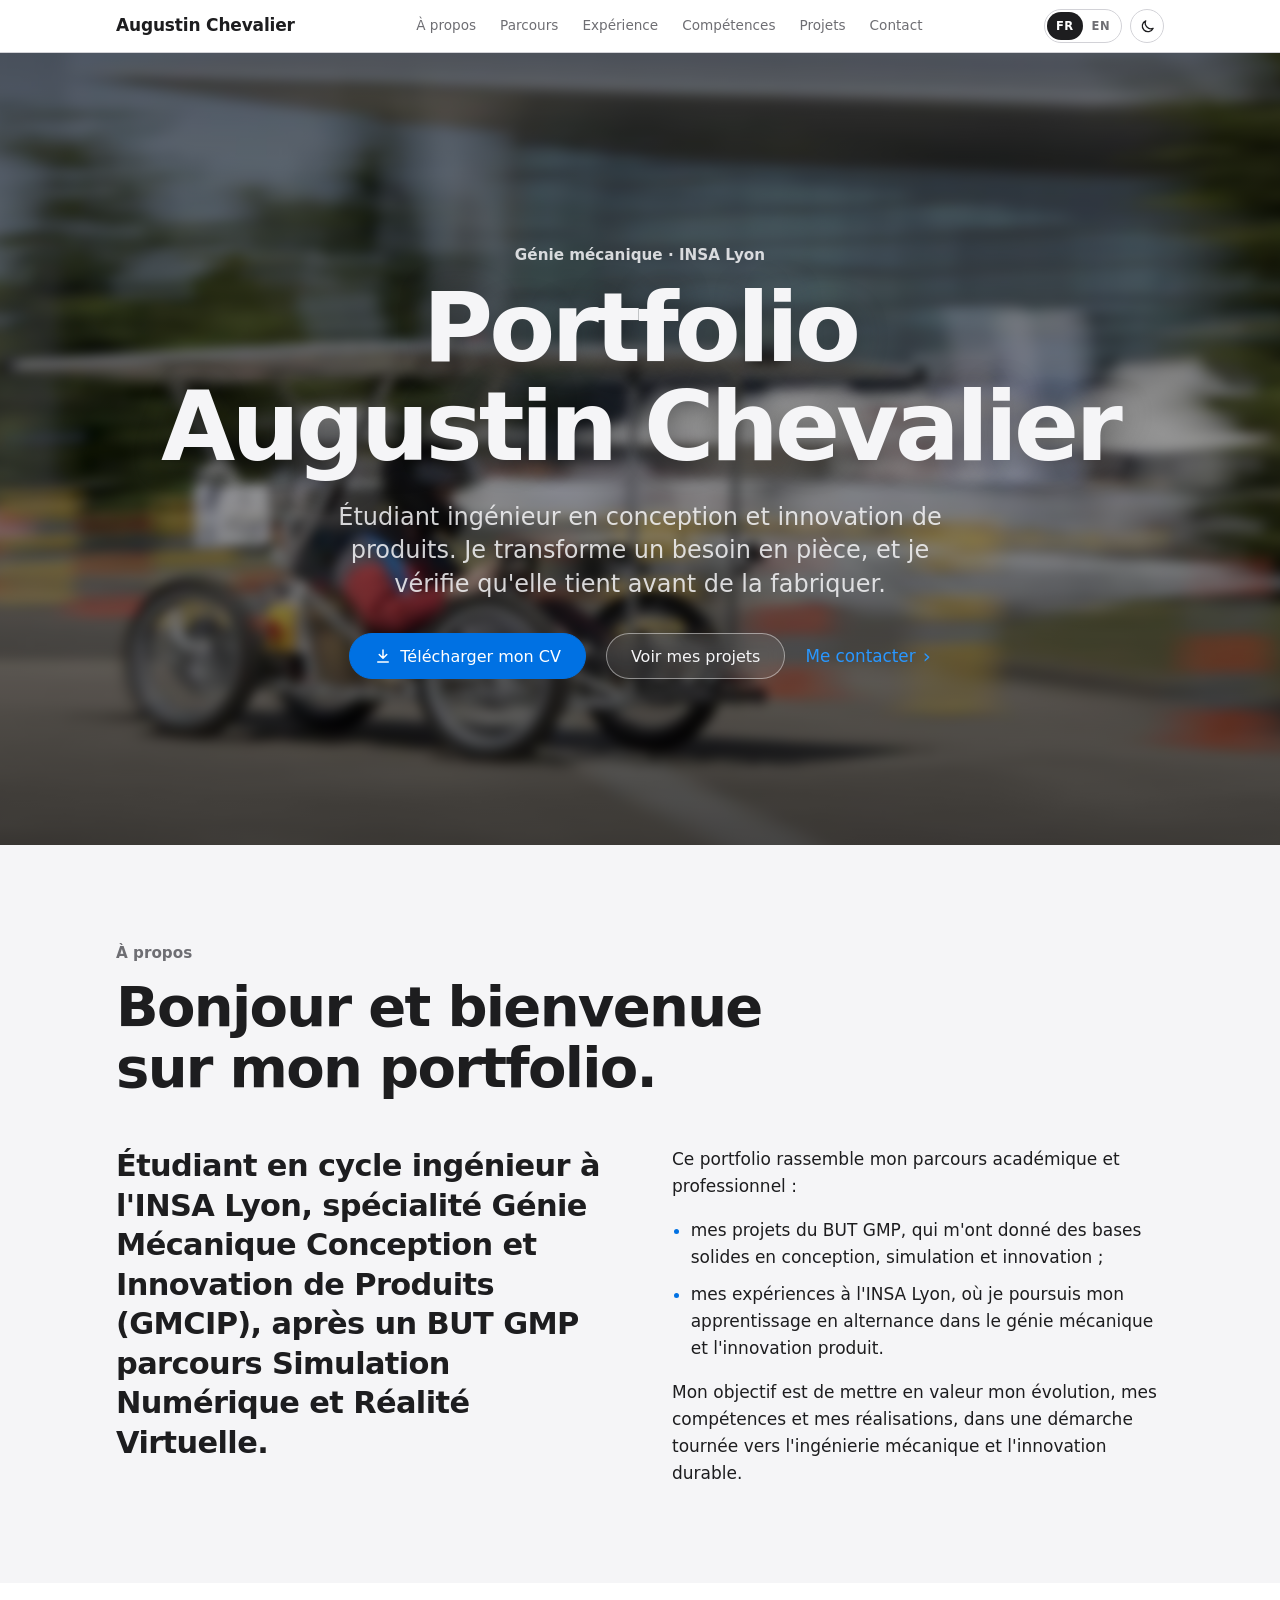
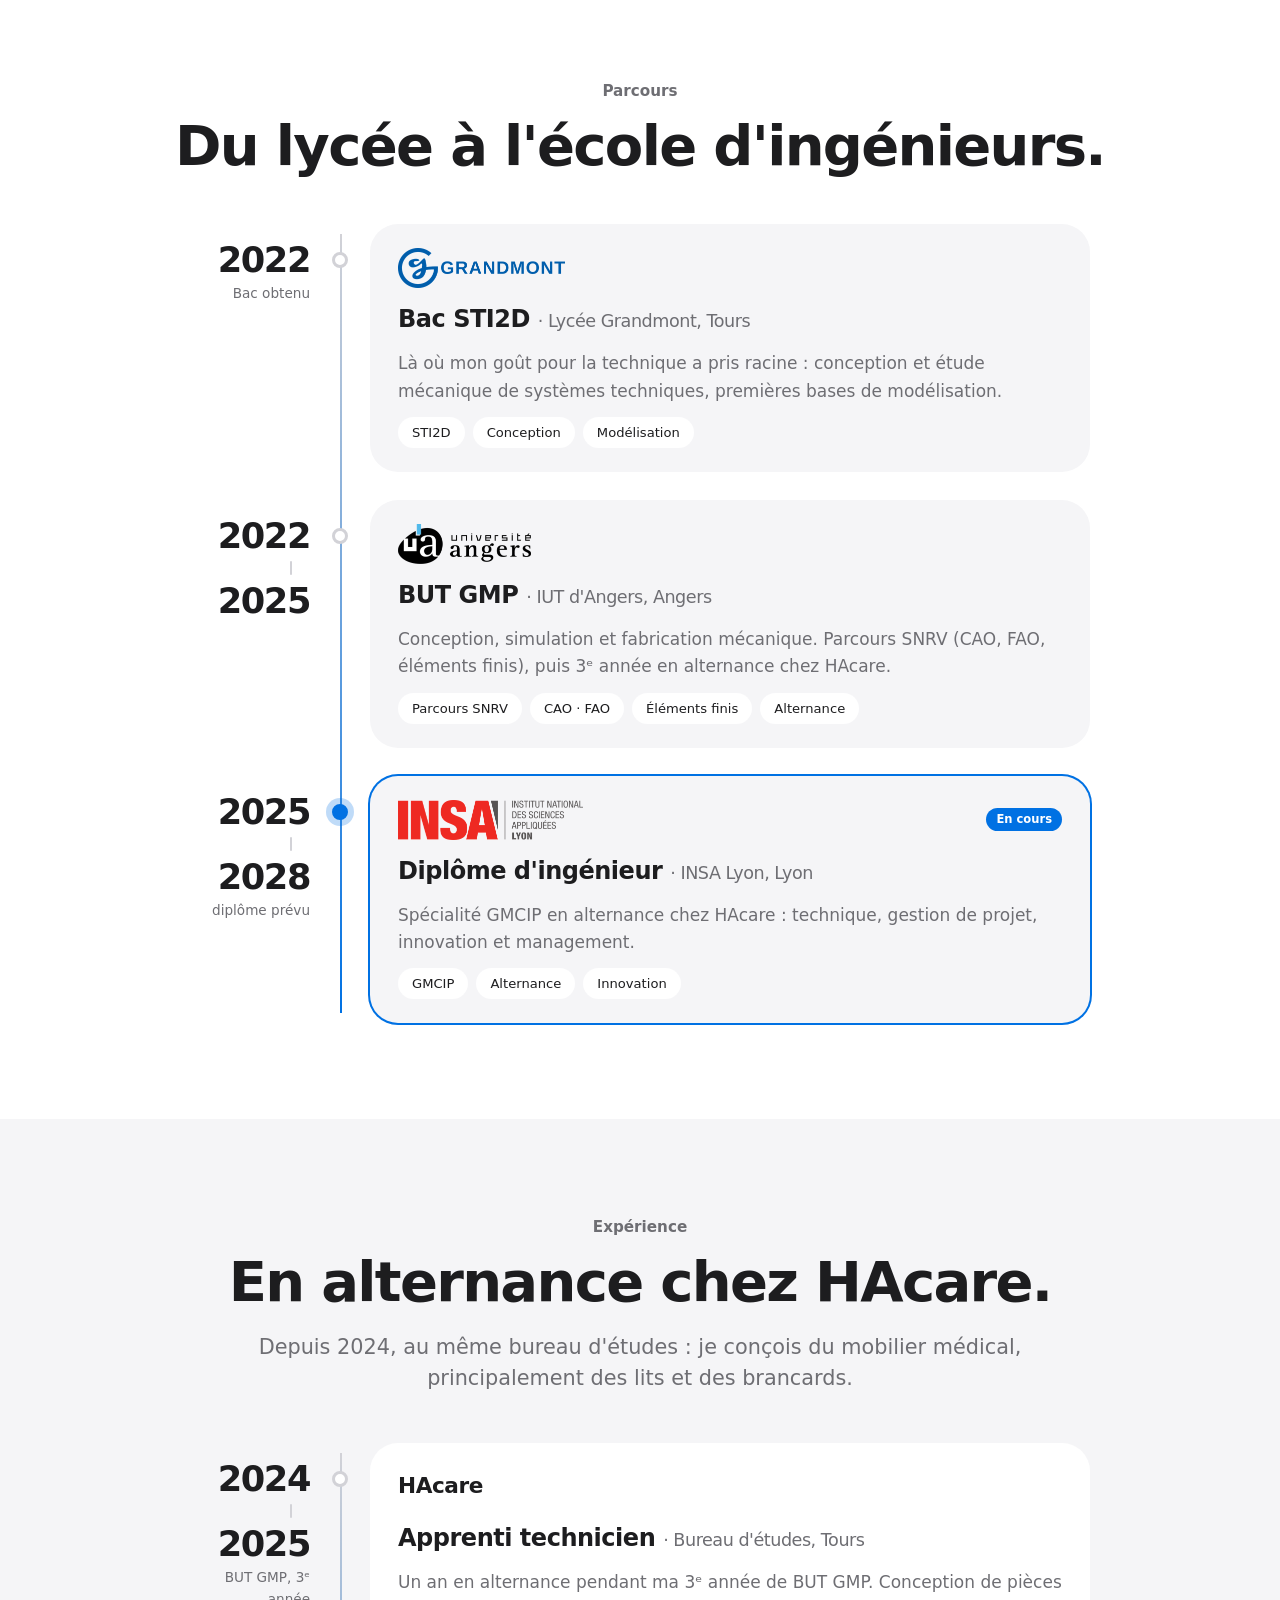
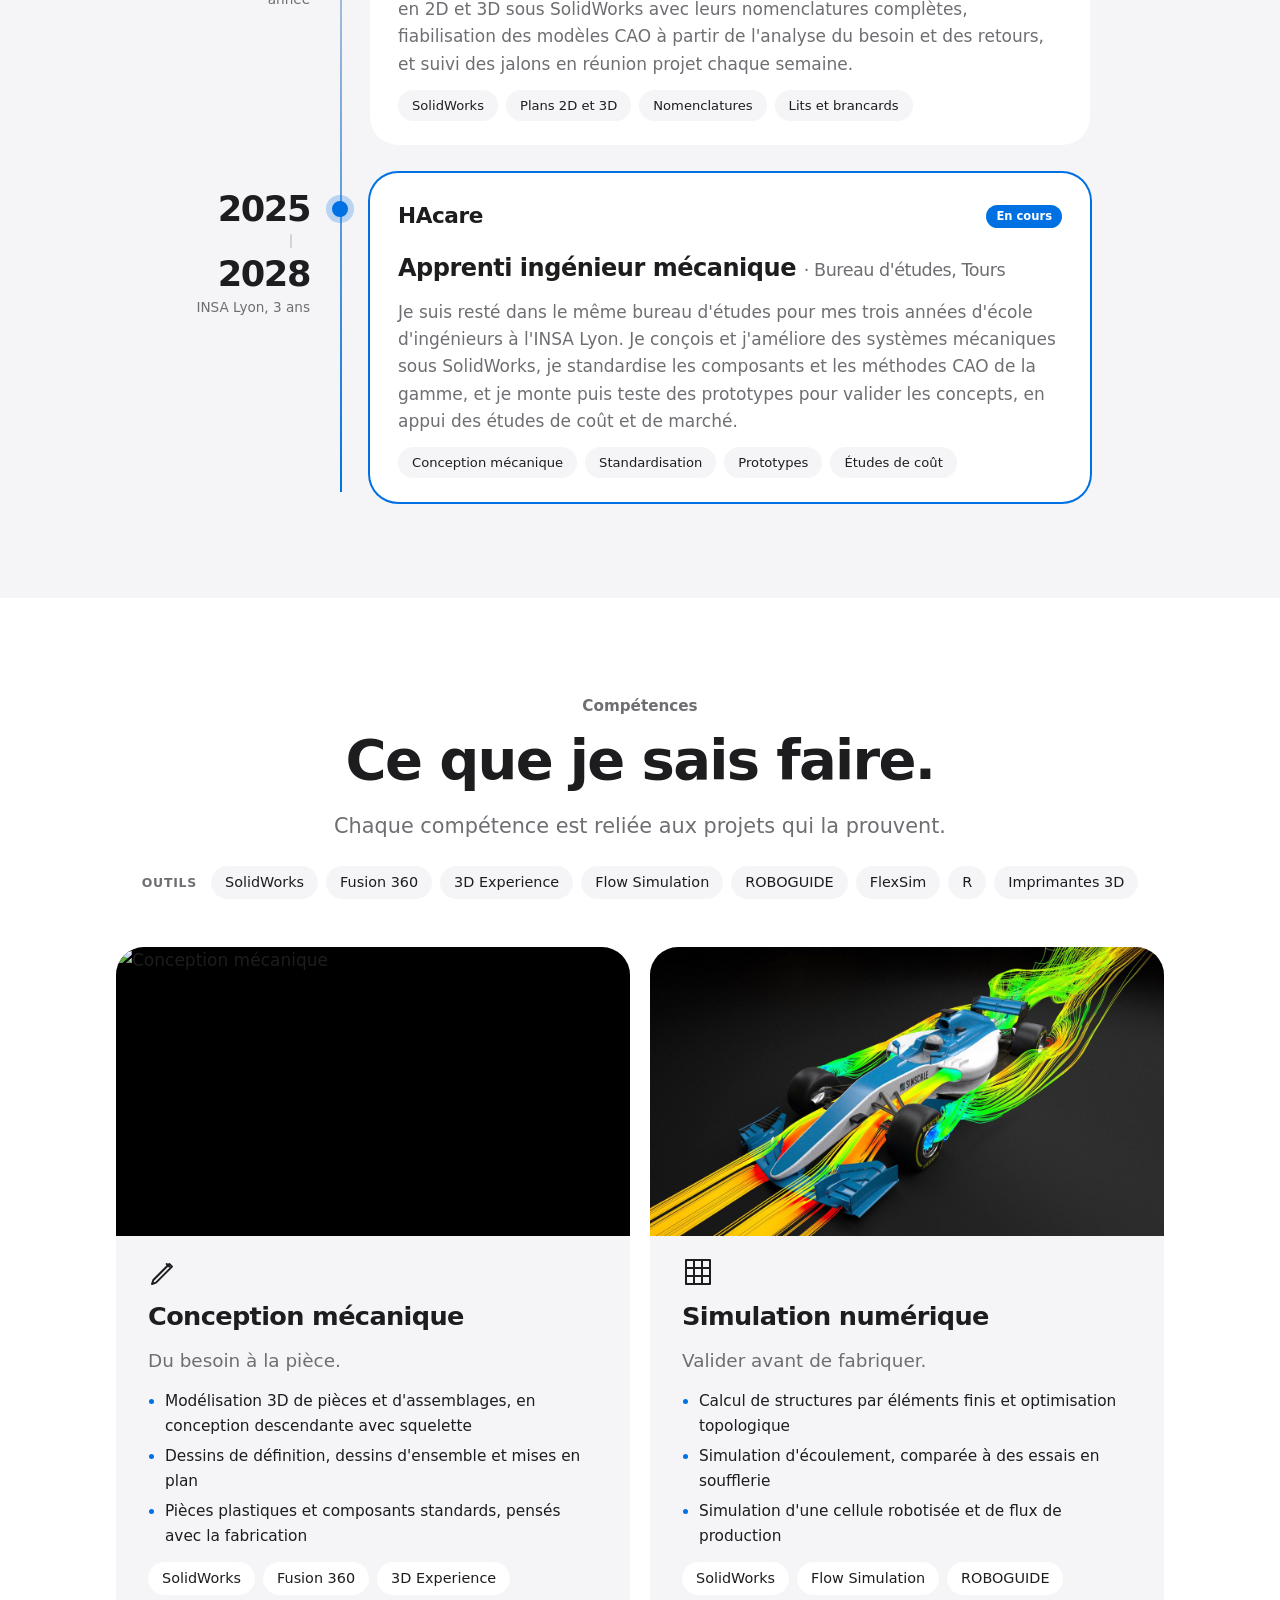
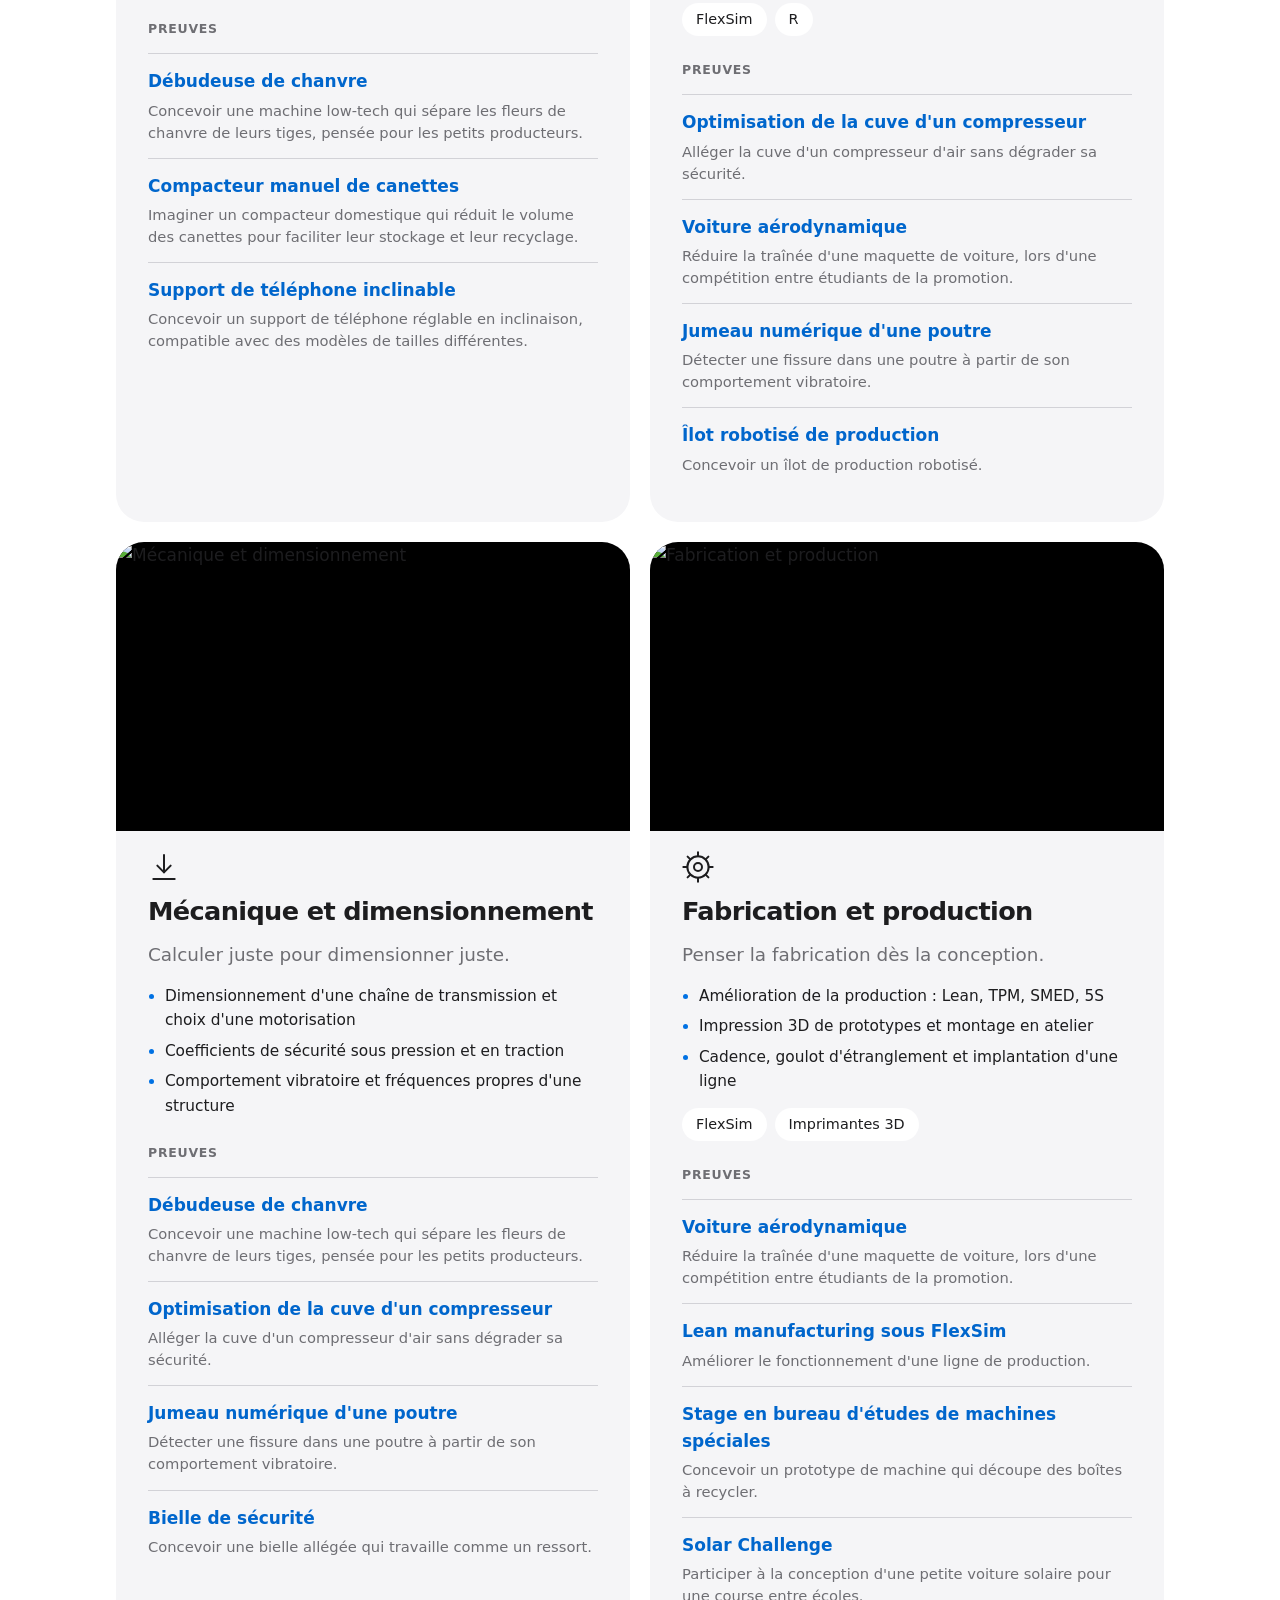
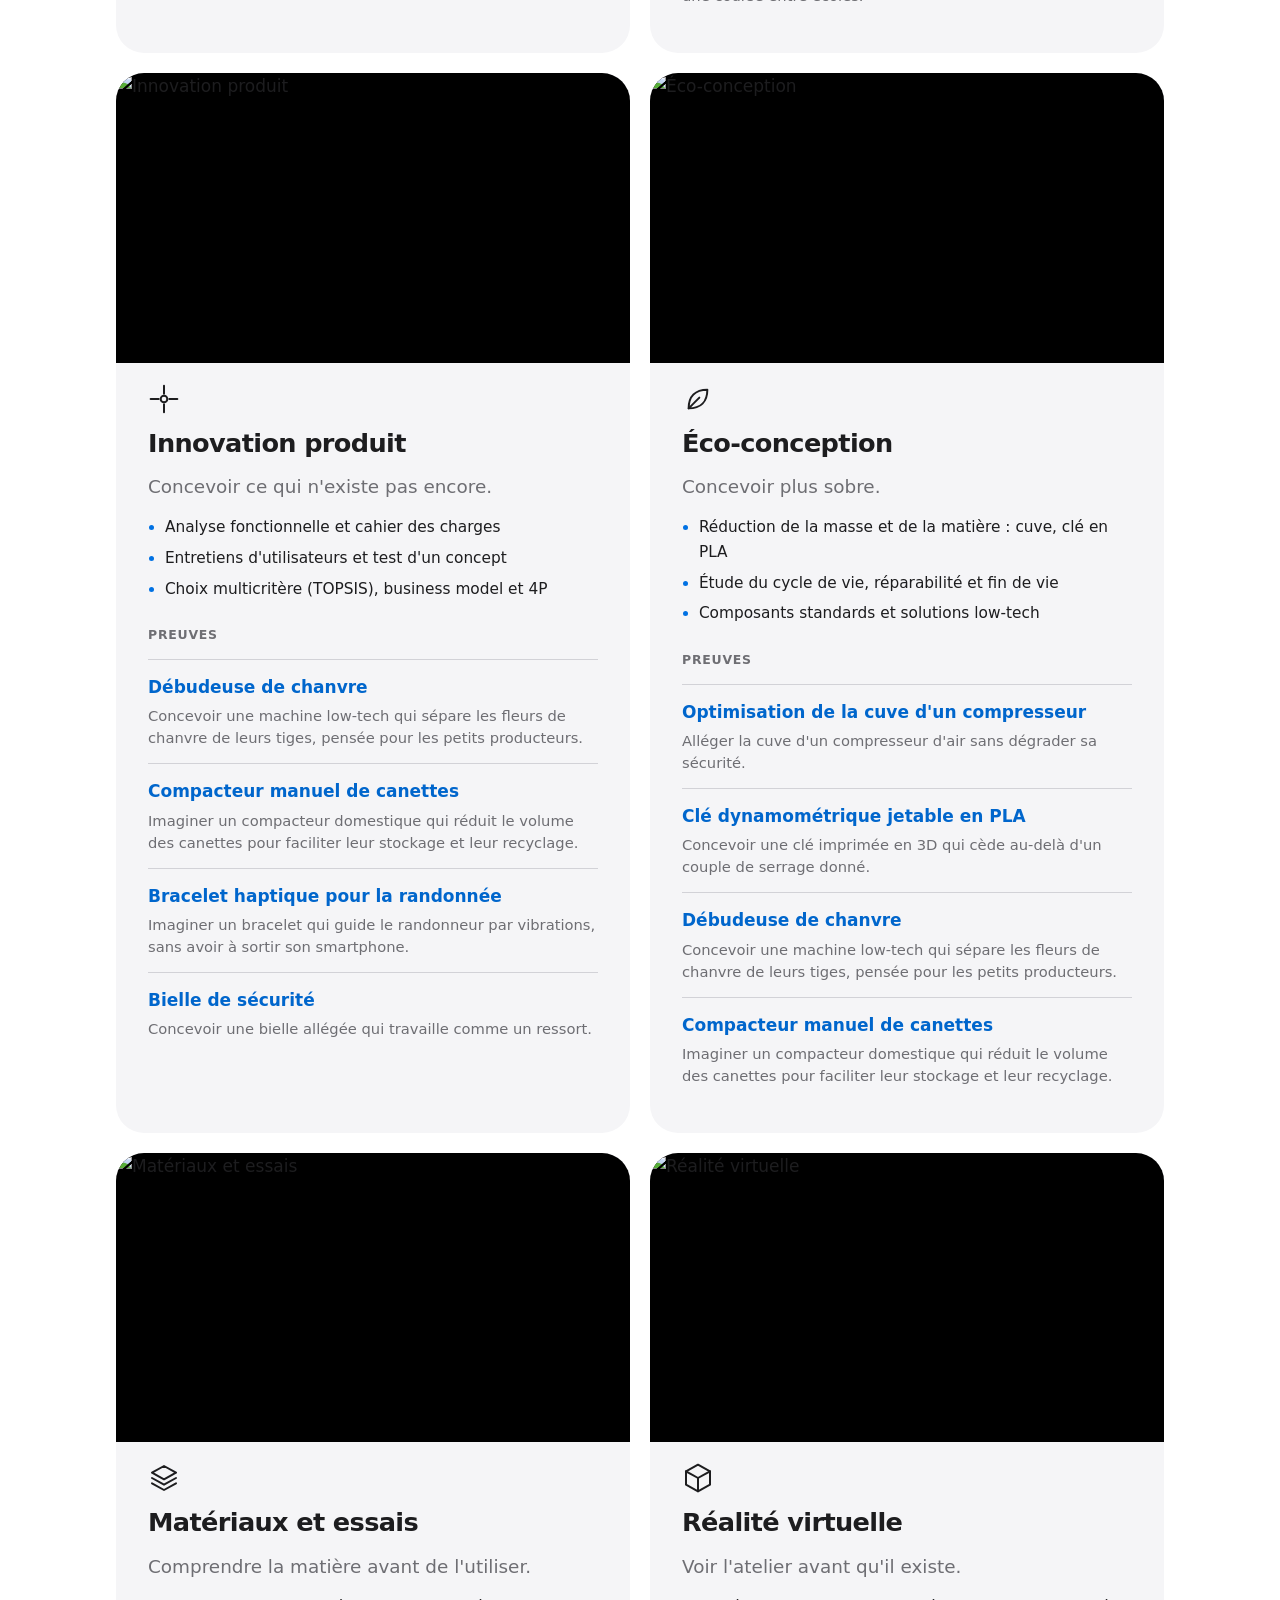
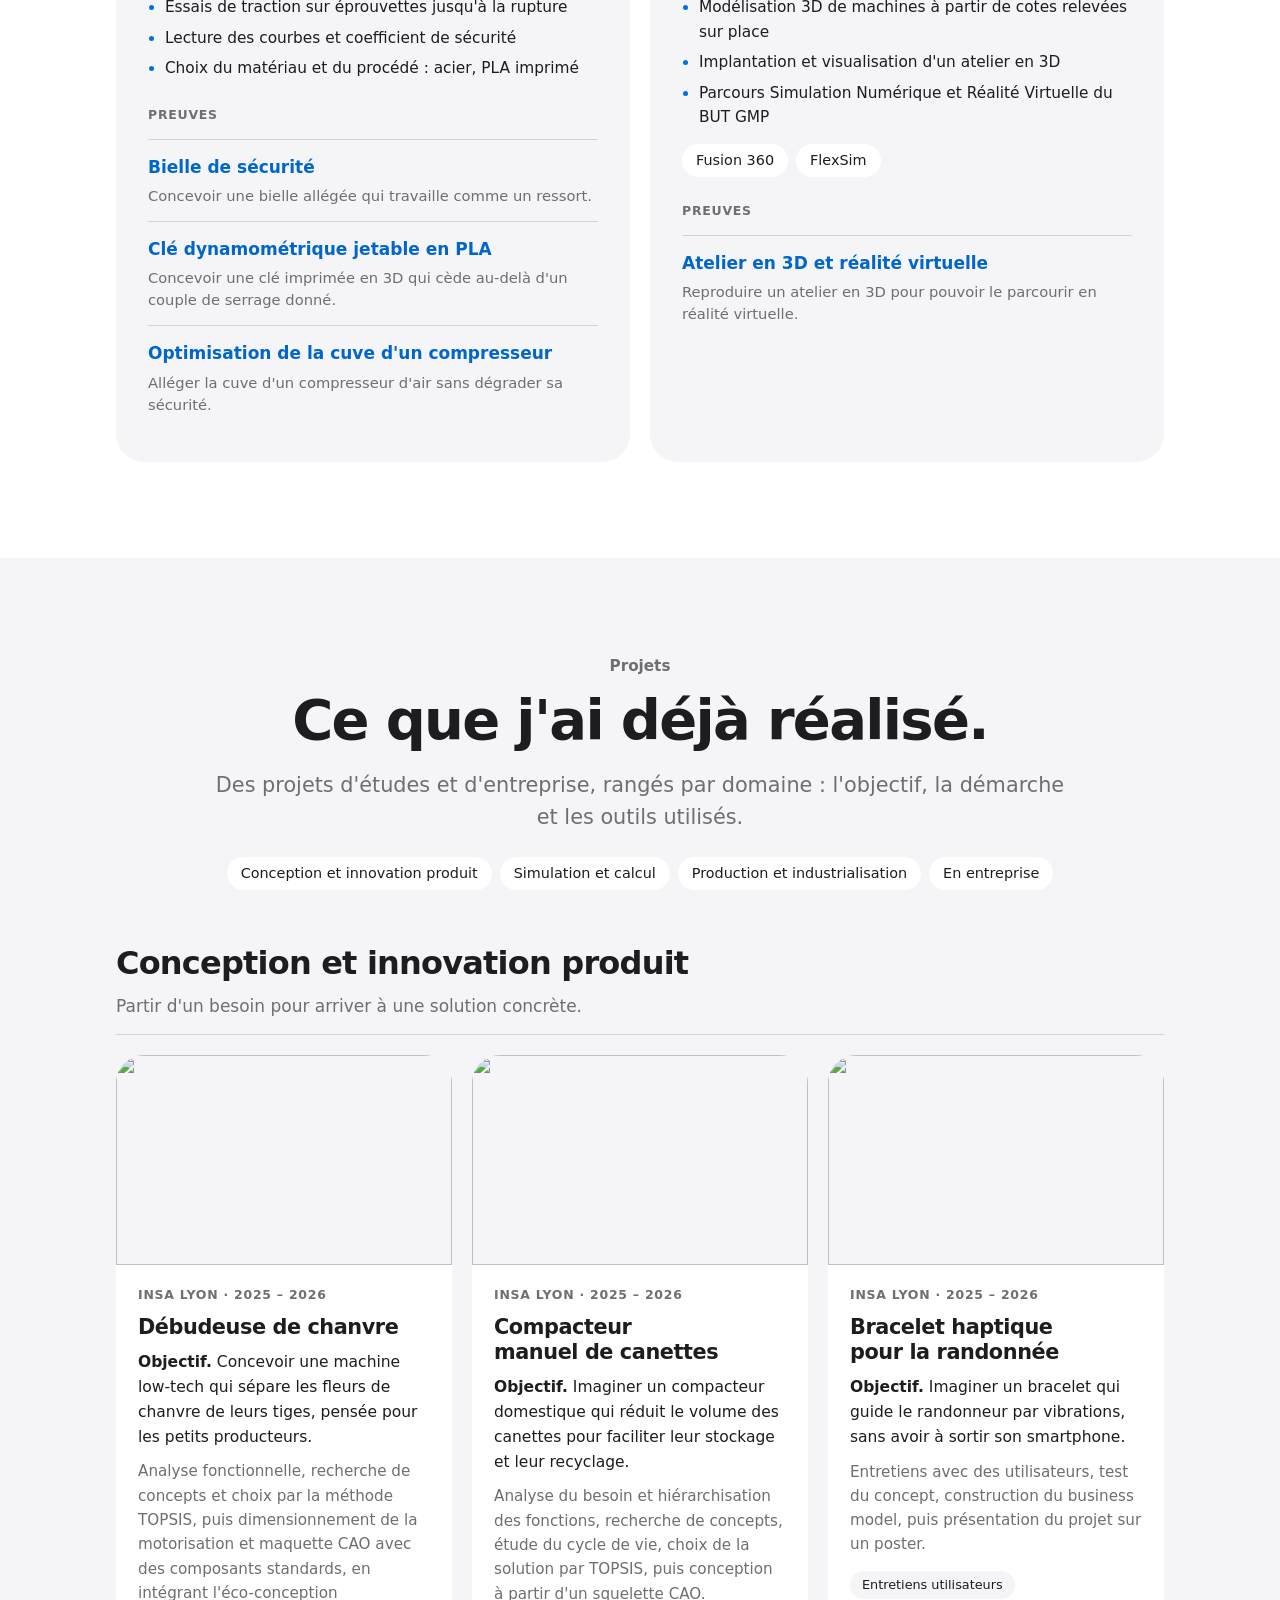
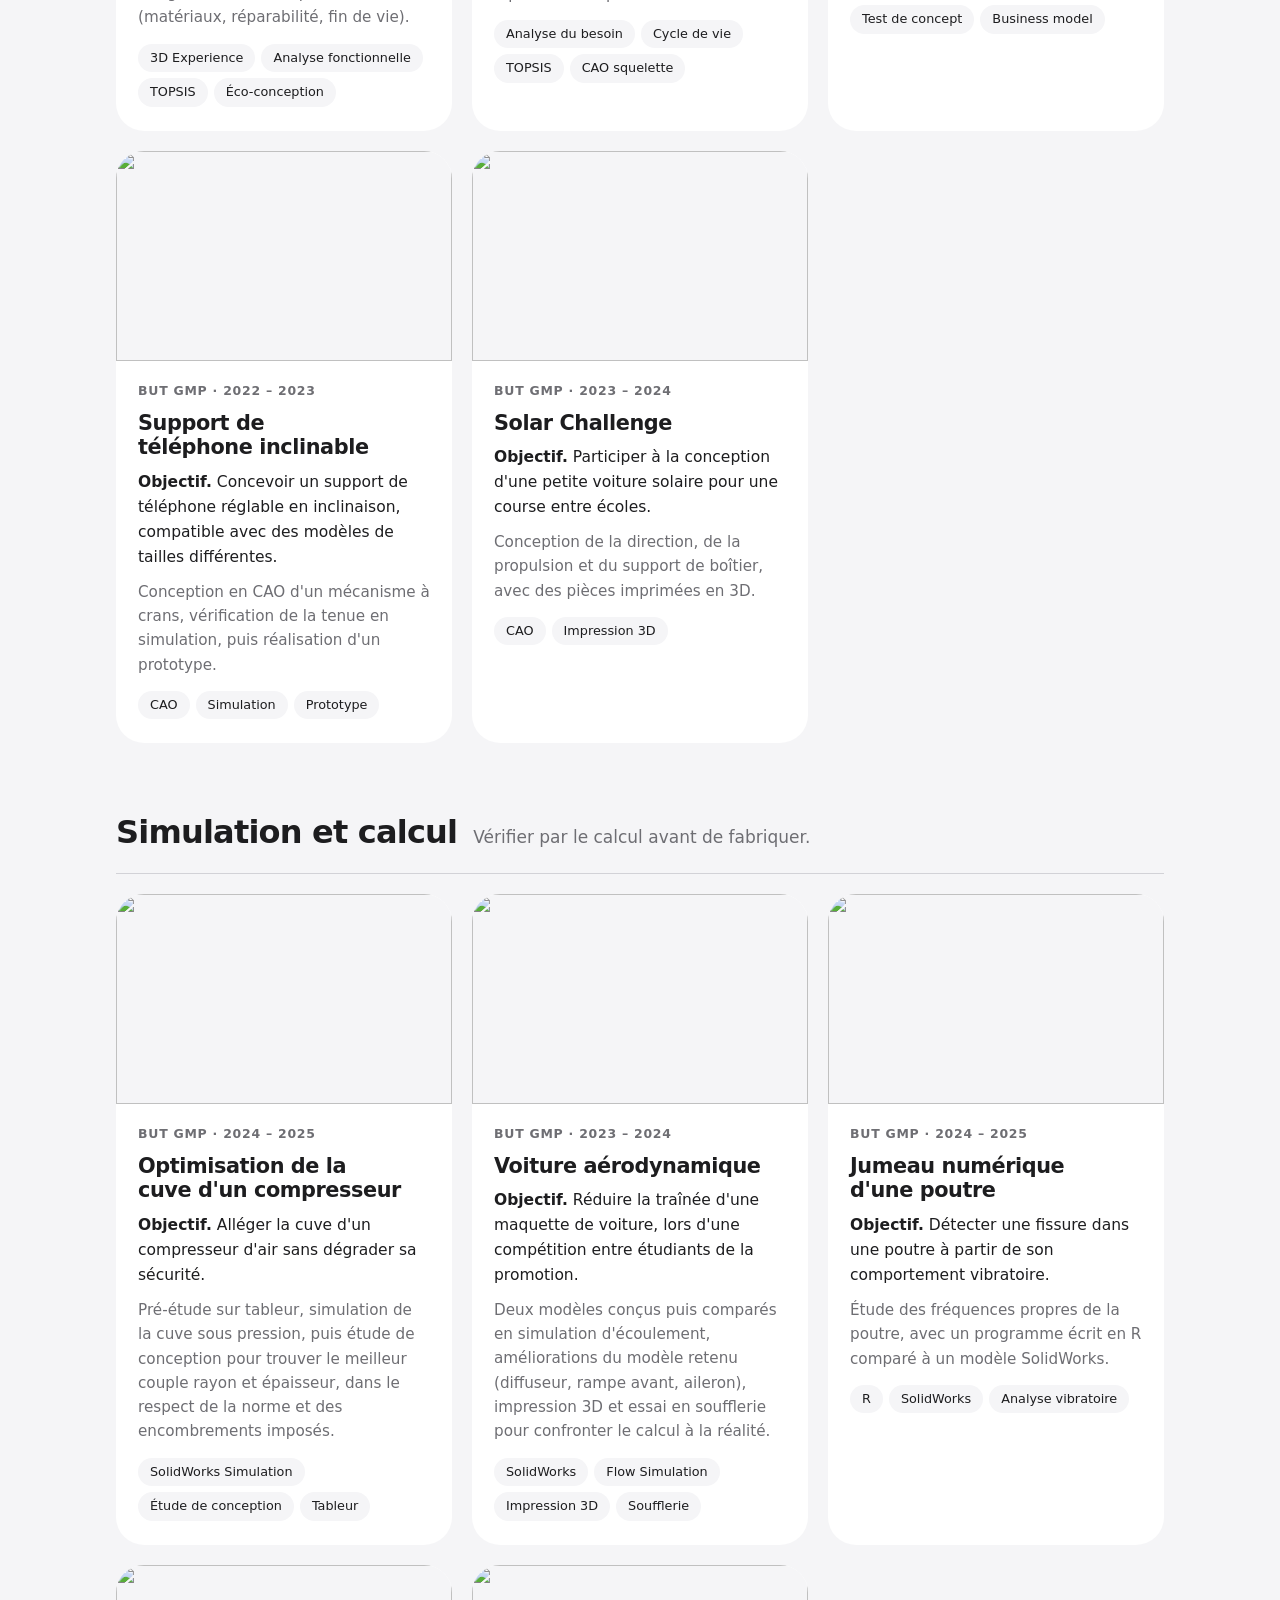
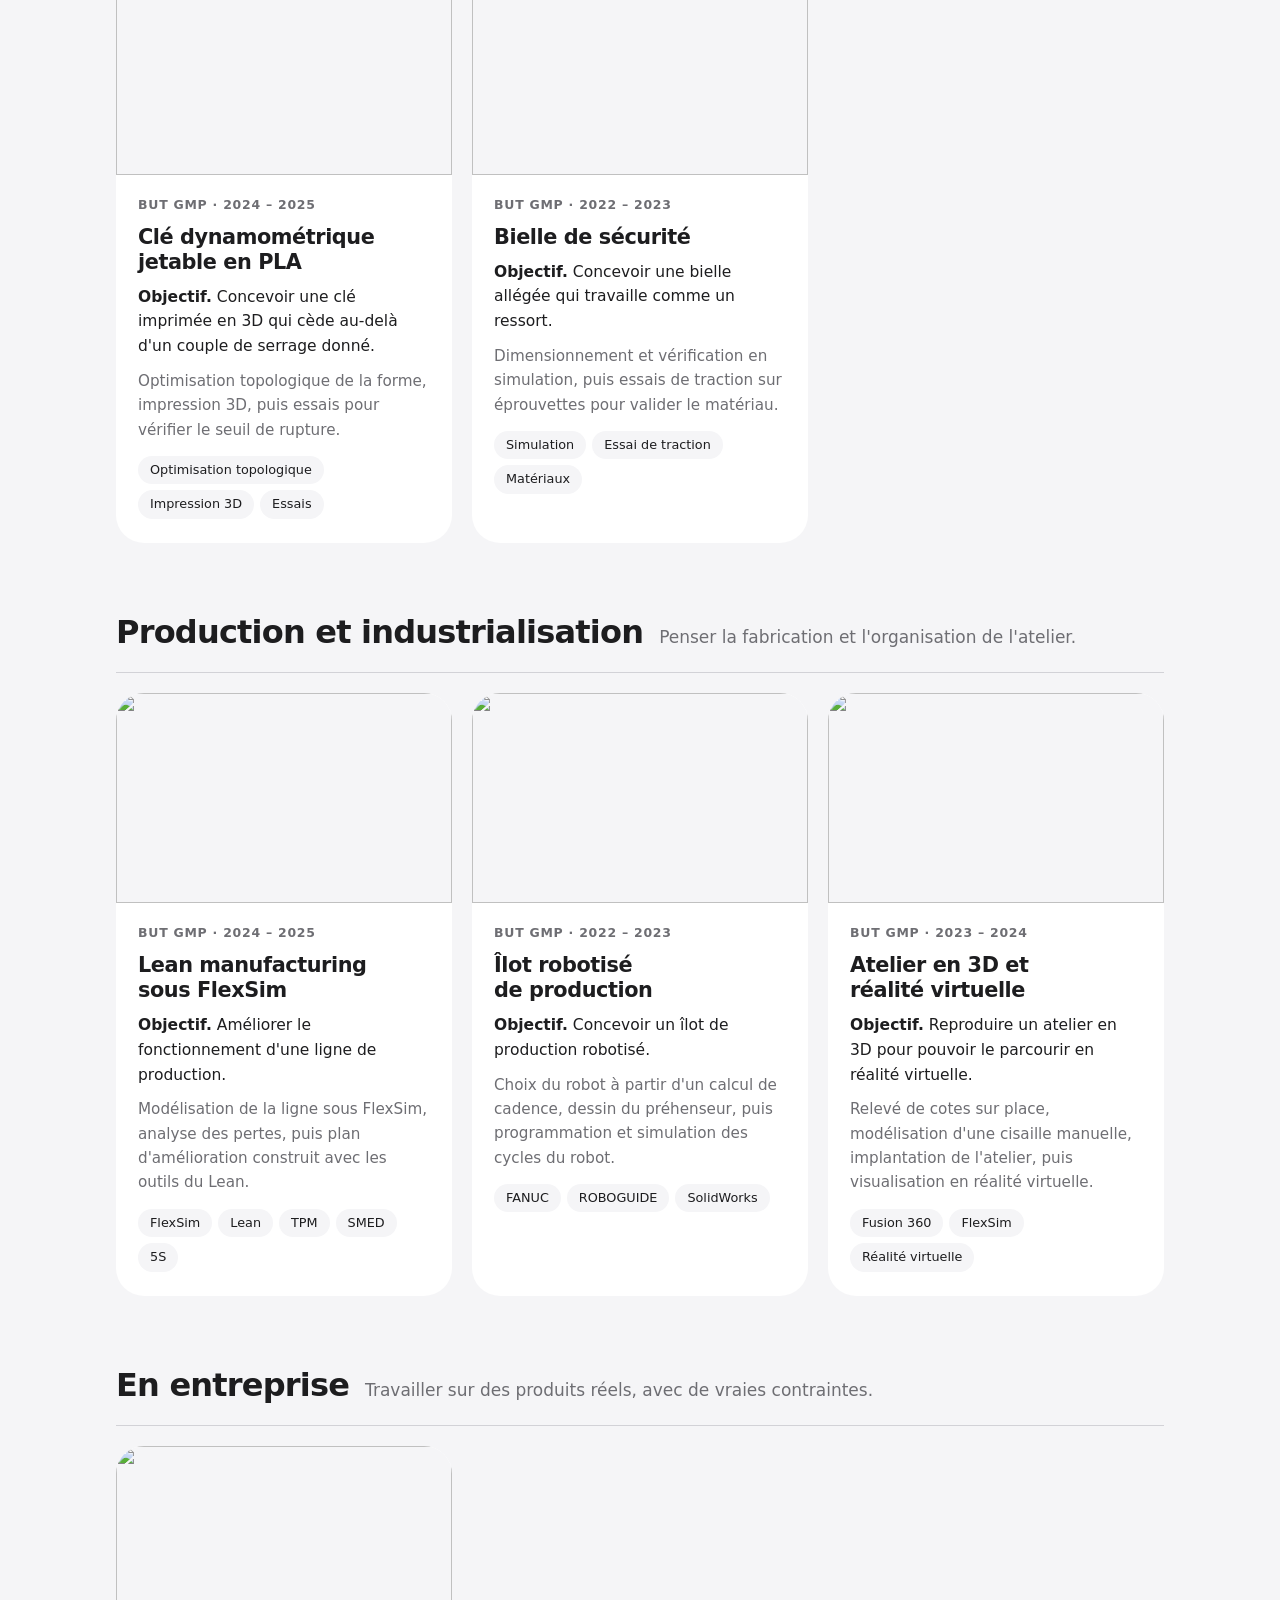
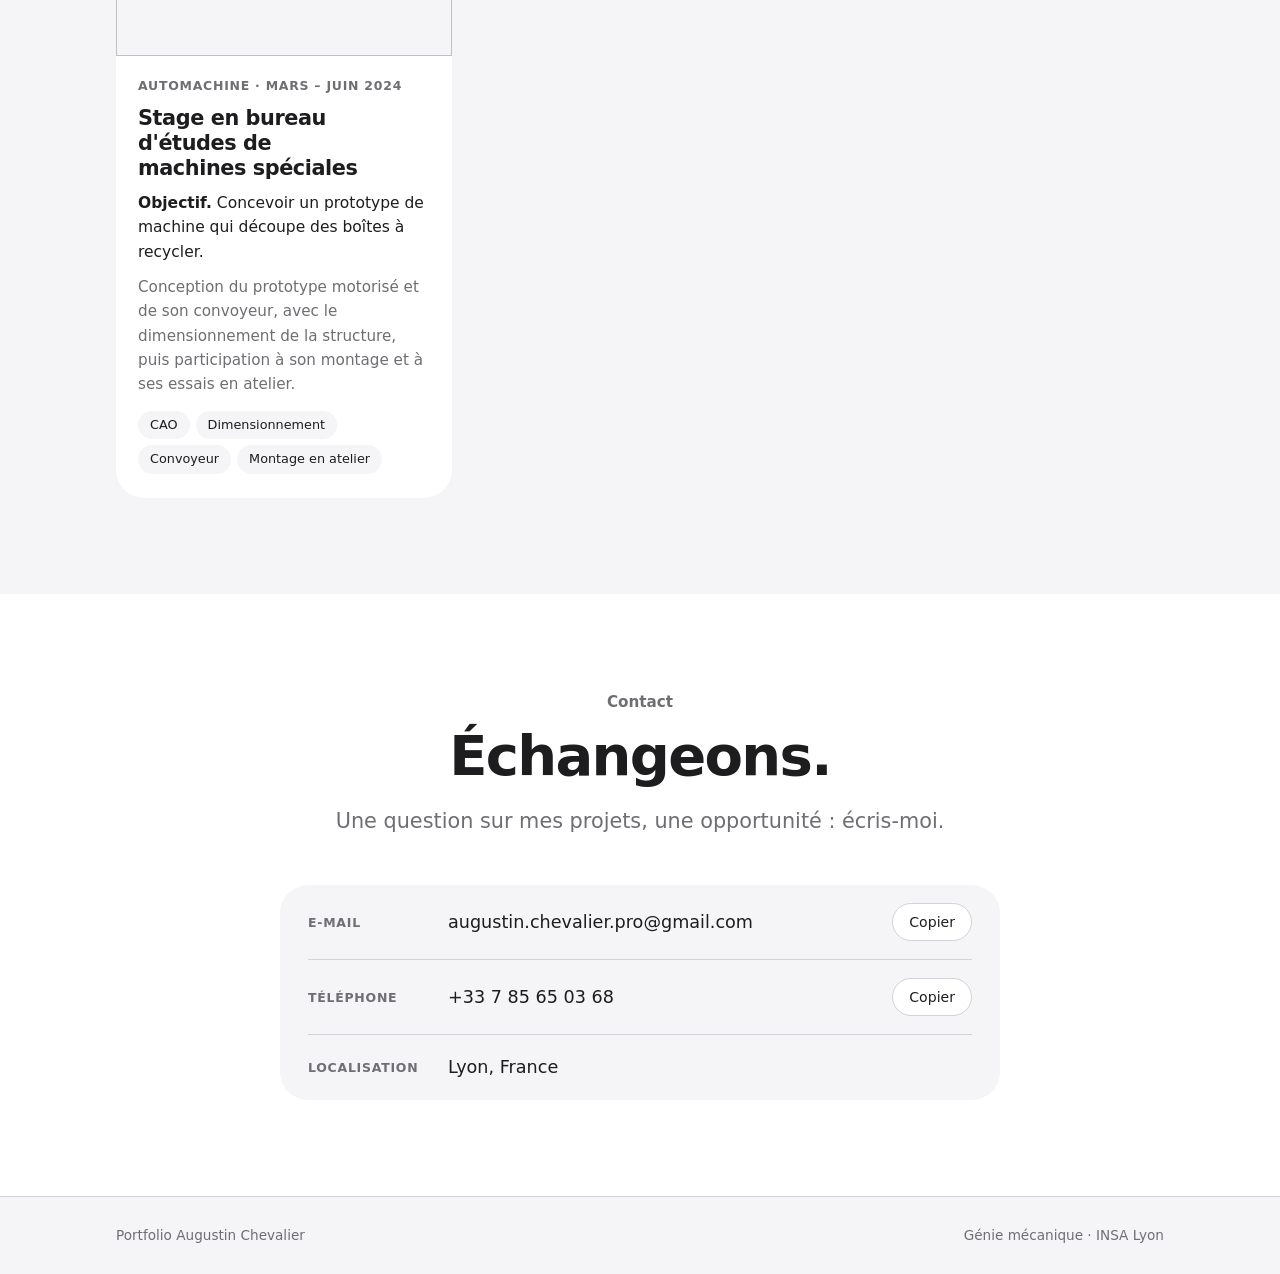
==== commit be7ca5e9: "Section Expérience (alternance HAcare), menu Education en anglais Co-Authored-By: Claude Opus 5.5 <n" ====
--- a/index.html
+++ b/index.html
@@ -17,6 +17,7 @@
     <nav class="nav" aria-label="Navigation principale">
       <a href="#apropos">À propos</a>
       <a href="#parcours">Parcours</a>
+      <a href="#experience">Expérience</a>
       <a href="#competences">Compétences</a>
       <a href="#projets">Projets</a>
       <a href="#contact">Contact</a>
@@ -102,19 +103,46 @@
       </ol>
     </div>
   </section>
-  <section class="band alt" id="competences">
+  <section class="band alt" id="experience">
+    <div class="inner">
+      <div class="head center"><span class="eyebrow">Expérience</span><h2>En alternance chez HAcare.</h2><p class="lede">Depuis 2024, au même bureau d'études : je conçois du mobilier médical, principalement des lits et des brancards.</p></div>
+      <ol class="timeline">
+        <li class="tl-item">
+          <div class="tl-date"><strong>2024</strong><i class="tl-to" aria-label="à"></i><strong>2025</strong><span>BUT GMP, 3ᵉ année</span></div>
+          <div class="tl-dot" aria-hidden="true"></div>
+          <article class="tl-card">
+            <div class="tl-top"><span class="tl-org">HAcare</span></div>
+            <h3>Apprenti technicien <span>· Bureau d'études, Tours</span></h3>
+            <p>Un an en alternance pendant ma 3ᵉ année de BUT GMP. Conception de pièces en 2D et 3D sous SolidWorks avec leurs nomenclatures complètes, fiabilisation des modèles CAO à partir de l'analyse du besoin et des retours, et suivi des jalons en réunion projet chaque semaine.</p>
+            <div class="chips"><span class="chip">SolidWorks</span><span class="chip">Plans 2D et 3D</span><span class="chip">Nomenclatures</span><span class="chip">Lits et brancards</span></div>
+          </article>
+        </li>
+        <li class="tl-item now">
+          <div class="tl-date"><strong>2025</strong><i class="tl-to" aria-label="à"></i><strong>2028</strong><span>INSA Lyon, 3 ans</span></div>
+          <div class="tl-dot" aria-hidden="true"></div>
+          <article class="tl-card">
+            <div class="tl-top"><span class="tl-org">HAcare</span><span class="pill">En cours</span></div>
+            <h3>Apprenti ingénieur mécanique <span>· Bureau d'études, Tours</span></h3>
+            <p>Je suis resté dans le même bureau d'études pour mes trois années d'école d'ingénieurs à l'INSA Lyon. Je conçois et j'améliore des systèmes mécaniques sous SolidWorks, je standardise les composants et les méthodes CAO de la gamme, et je monte puis teste des prototypes pour valider les concepts, en appui des études de coût et de marché.</p>
+            <div class="chips"><span class="chip">Conception mécanique</span><span class="chip">Standardisation</span><span class="chip">Prototypes</span><span class="chip">Études de coût</span></div>
+          </article>
+        </li>
+      </ol>
+    </div>
+  </section>
+  <section class="band plain" id="competences">
     <div class="inner">
       <div class="head center"><span class="eyebrow">Compétences</span><h2>Ce que je sais faire.</h2><p class="lede">Chaque compétence est reliée aux projets qui la prouvent.</p><div class="tools"><span class="label">Outils</span><div class="chips" id="outils"></div></div></div>
       <div class="comps" id="comps"></div>
     </div>
   </section>
-  <section class="band plain" id="projets">
+  <section class="band alt" id="projets">
     <div class="inner">
       <div class="head center"><span class="eyebrow">Projets</span><h2>Ce que j'ai déjà réalisé.</h2><p class="lede">Des projets d'études et d'entreprise, rangés par domaine : l'objectif, la démarche et les outils utilisés.</p><nav class="chips pnav" id="projets-nav" aria-label="Catégories de projets"></nav></div>
       <div class="pgroups" id="projets-liste"></div>
     </div>
   </section>
-  <section class="band alt" id="contact">
+  <section class="band plain" id="contact">
     <div class="inner">
       <div class="head center"><span class="eyebrow">Contact</span><h2>Échangeons.</h2><p class="lede">Une question sur mes projets, une opportunité : écris-moi.</p></div>
       <div class="contact">
--- a/style.css
+++ b/style.css
@@ -172,6 +172,7 @@
 .now .tl-card { box-shadow: 0 0 0 2px var(--accent); }
 .tl-top { display: flex; align-items: center; justify-content: space-between; gap: 12px; }
 .tl-logo img { display: block; height: 40px; width: auto; }
+.tl-org { display: inline-flex; align-items: center; min-height: 40px; font-size: 1.35rem; font-weight: 700; letter-spacing: -.02em; }
 .tl-card h3 { font-size: 1.5rem; font-weight: 700; letter-spacing: -.02em; }
 .tl-card h3 span { font-weight: 500; color: var(--muted); font-size: 1.1rem; }
 .tl-card p { color: var(--muted); }
@@ -202,6 +203,8 @@
   .contact { padding-inline: 20px; }
   .contact .row { grid-template-columns: minmax(0, 1fr) auto; }
   .contact .row .label { grid-column: 1 / -1; }
+  .nav { gap: 2px 2px; }
+  .nav a { padding-inline: 6px; font-size: .82rem; }
 }
 @media (max-width: 640px) {
   html { scroll-padding-top: 104px; }
@@ -209,8 +212,10 @@
   .bar .inner { flex-wrap: wrap; row-gap: 0; padding-top: 6px; }
   .brand { font-size: .95rem; }
   .bar-tools { margin-left: auto; }
-  .nav { order: 3; width: 100%; justify-content: space-between; }
-  .nav a { padding-inline: 4px; font-size: .8rem; }
+  .nav { order: 3; width: 100%; justify-content: space-between; overflow-x: auto; scrollbar-width: none; }
+  .nav::-webkit-scrollbar { display: none; }
+  .nav.defile:not(.fin) { -webkit-mask-image: linear-gradient(90deg, #000 82%, transparent); mask-image: linear-gradient(90deg, #000 82%, transparent); }
+  .nav a { flex-shrink: 0; white-space: nowrap; padding-inline: 4px; font-size: .8rem; }
 }
 @media (prefers-reduced-motion: reduce) {
   html { scroll-behavior: auto; }
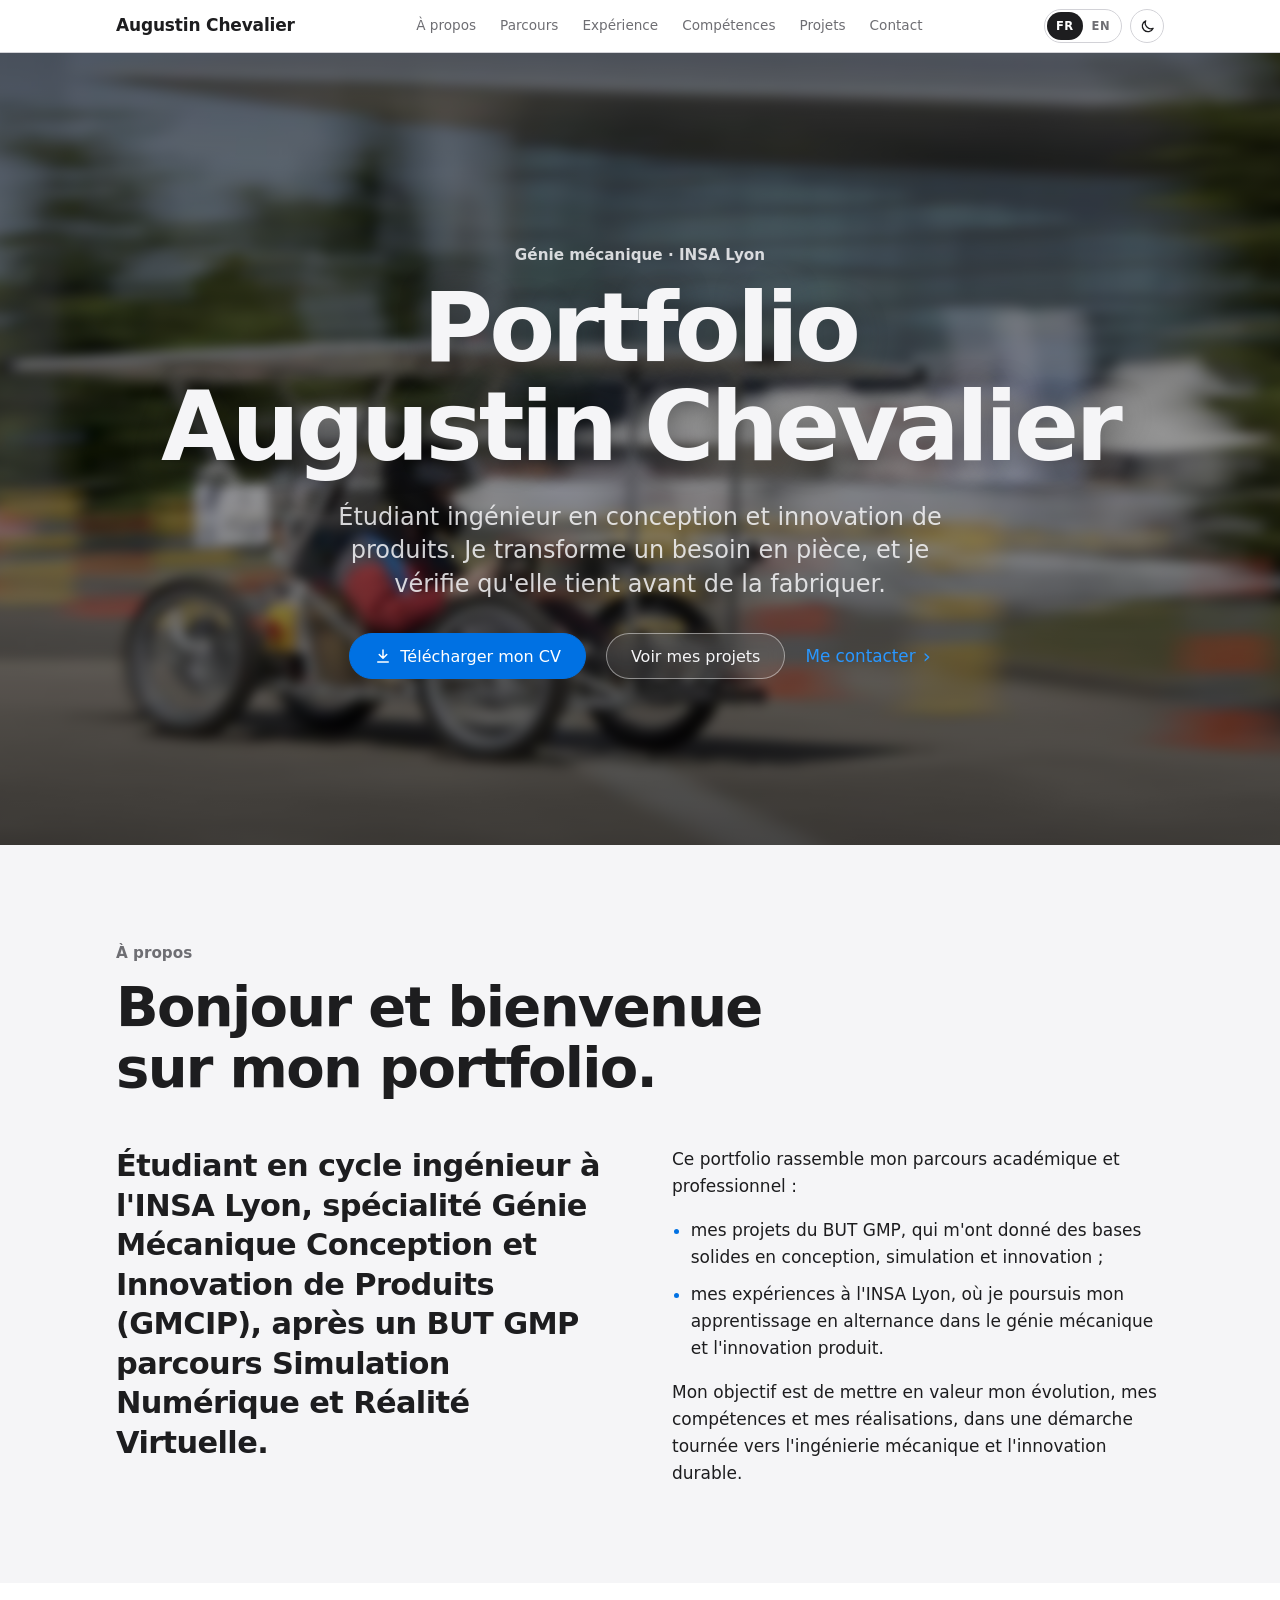
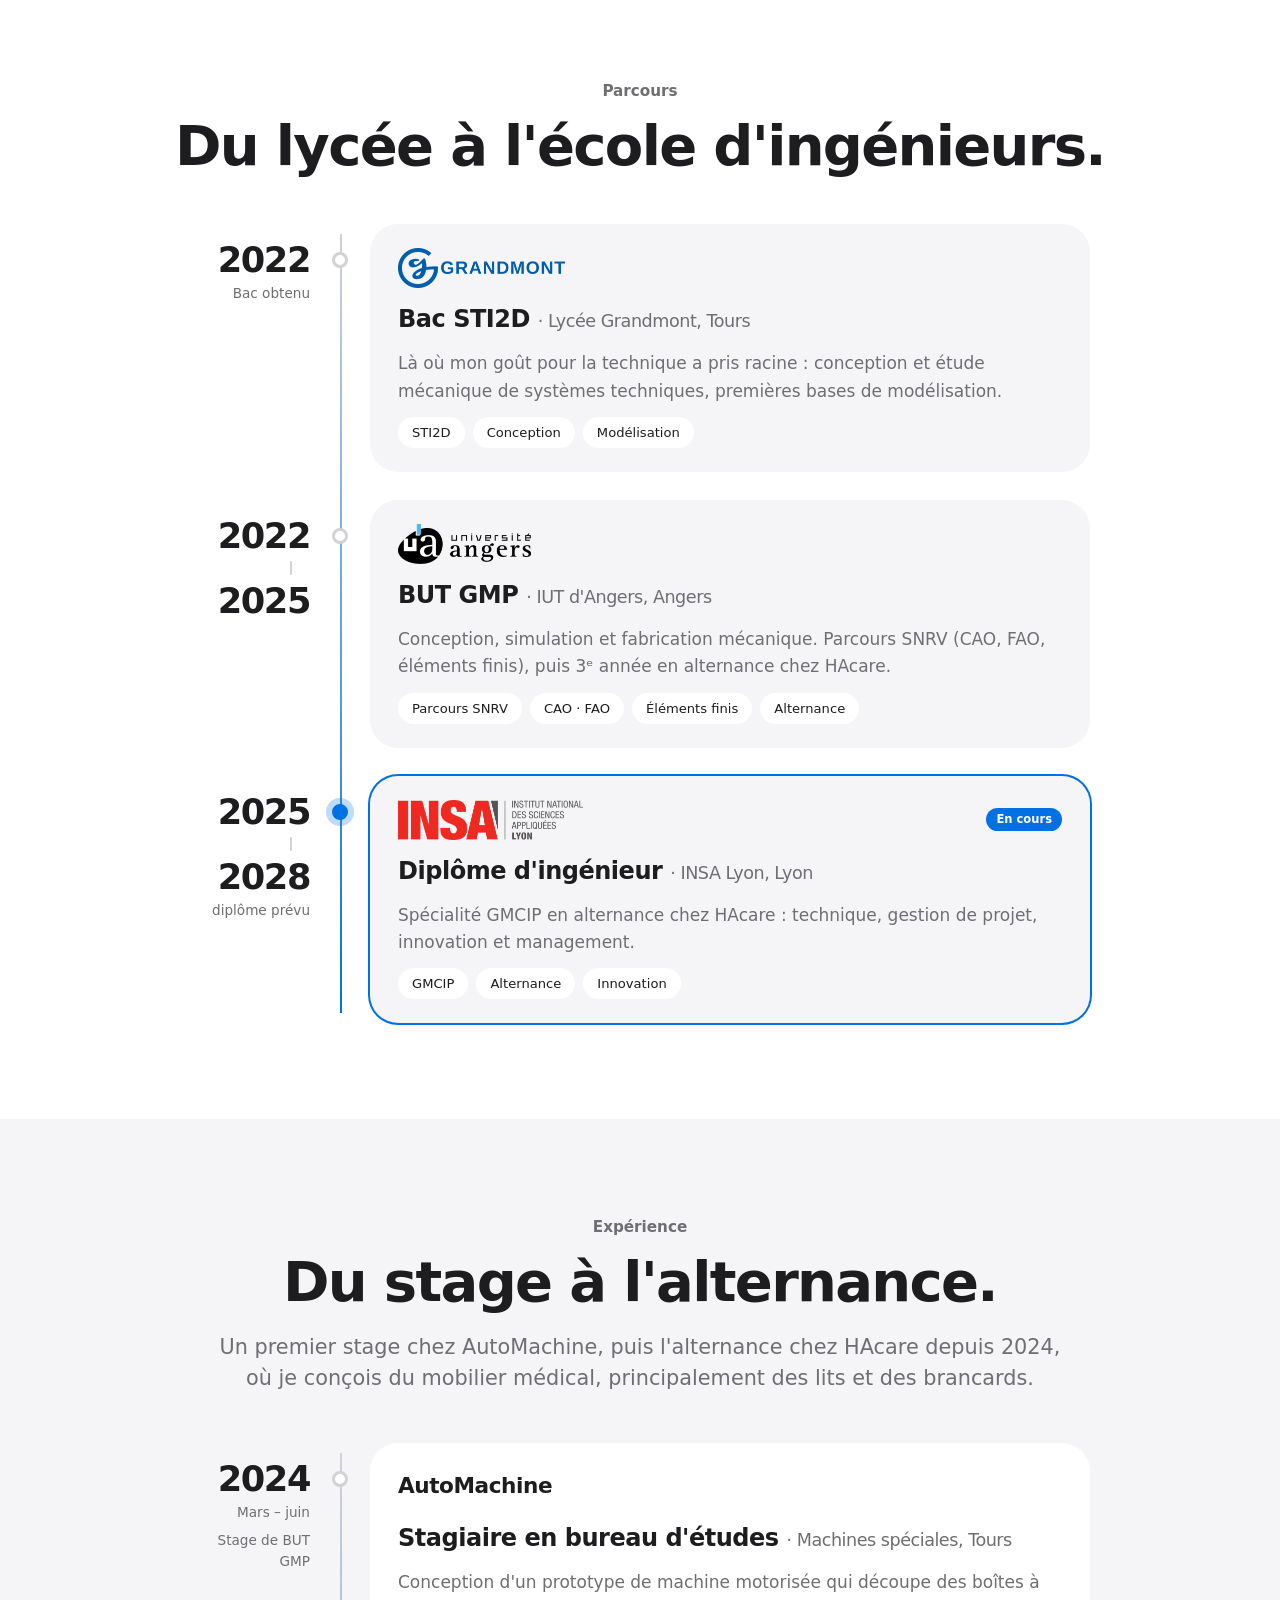
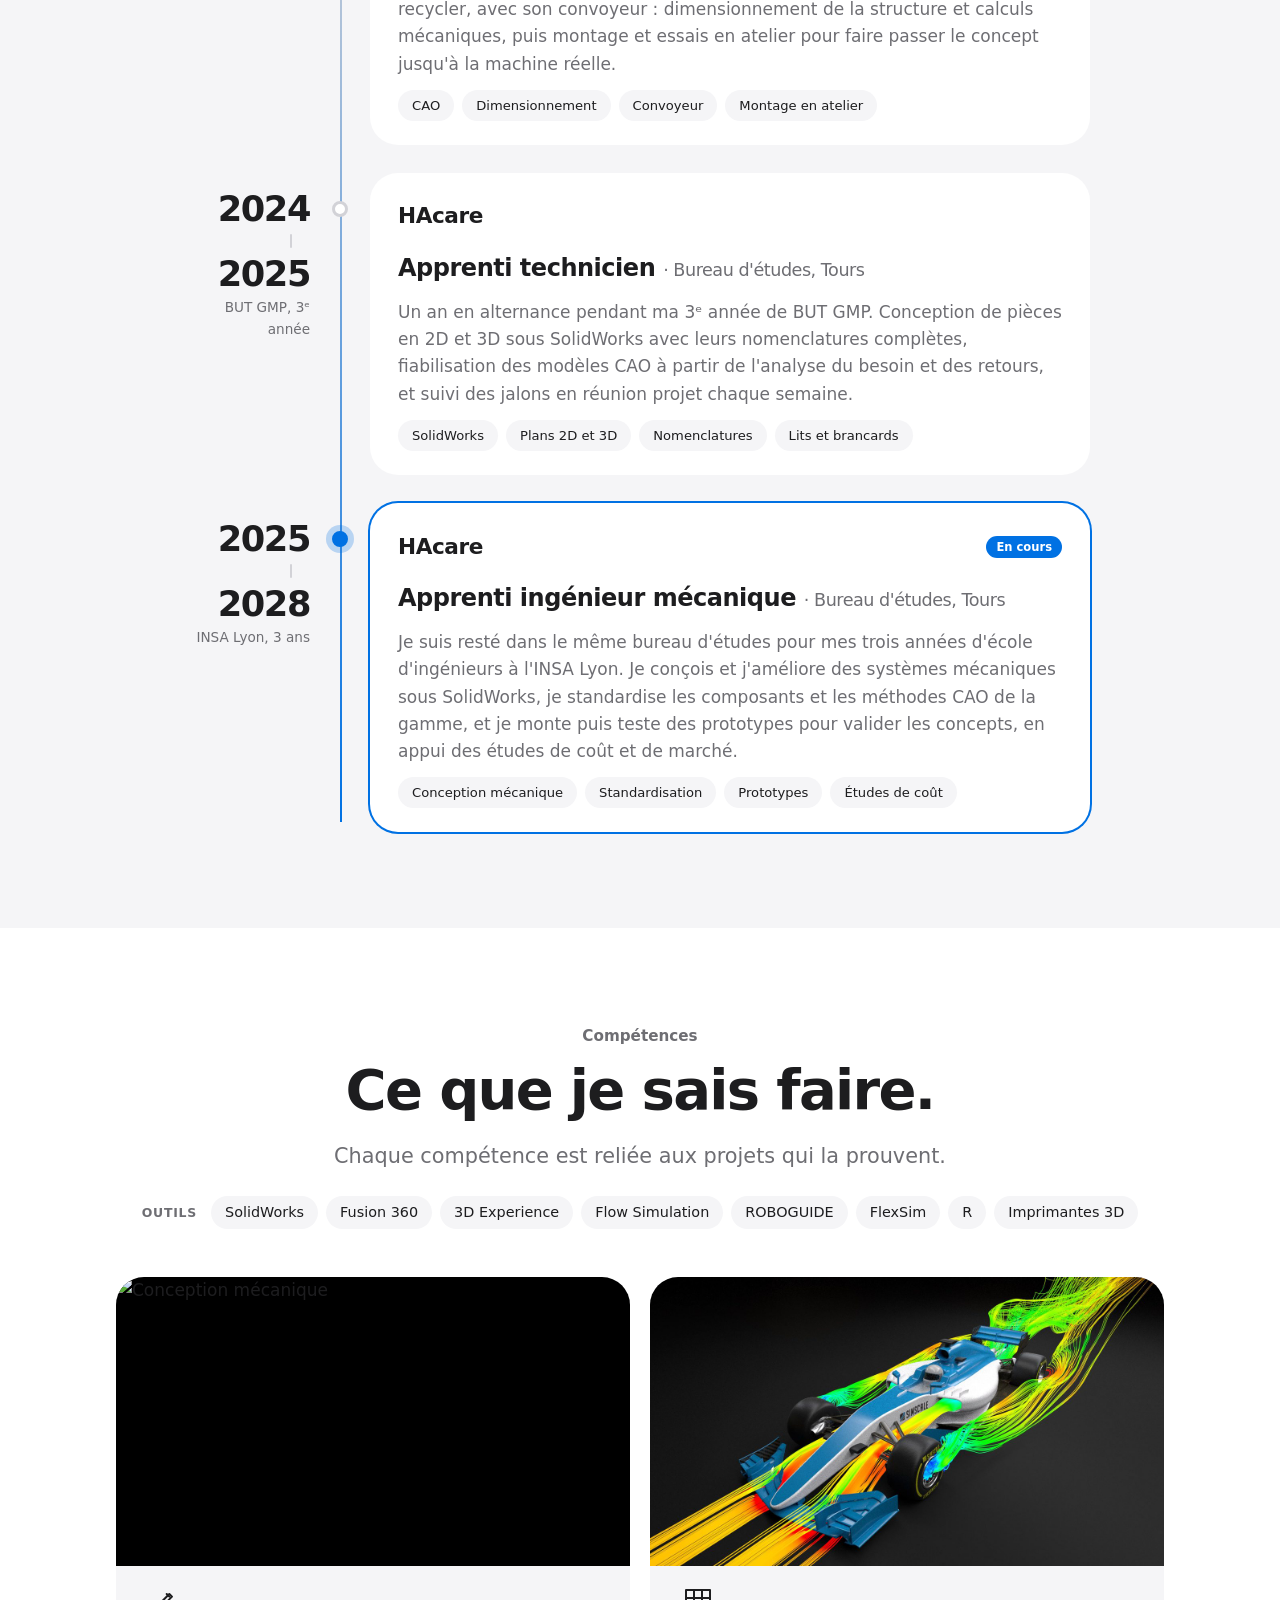
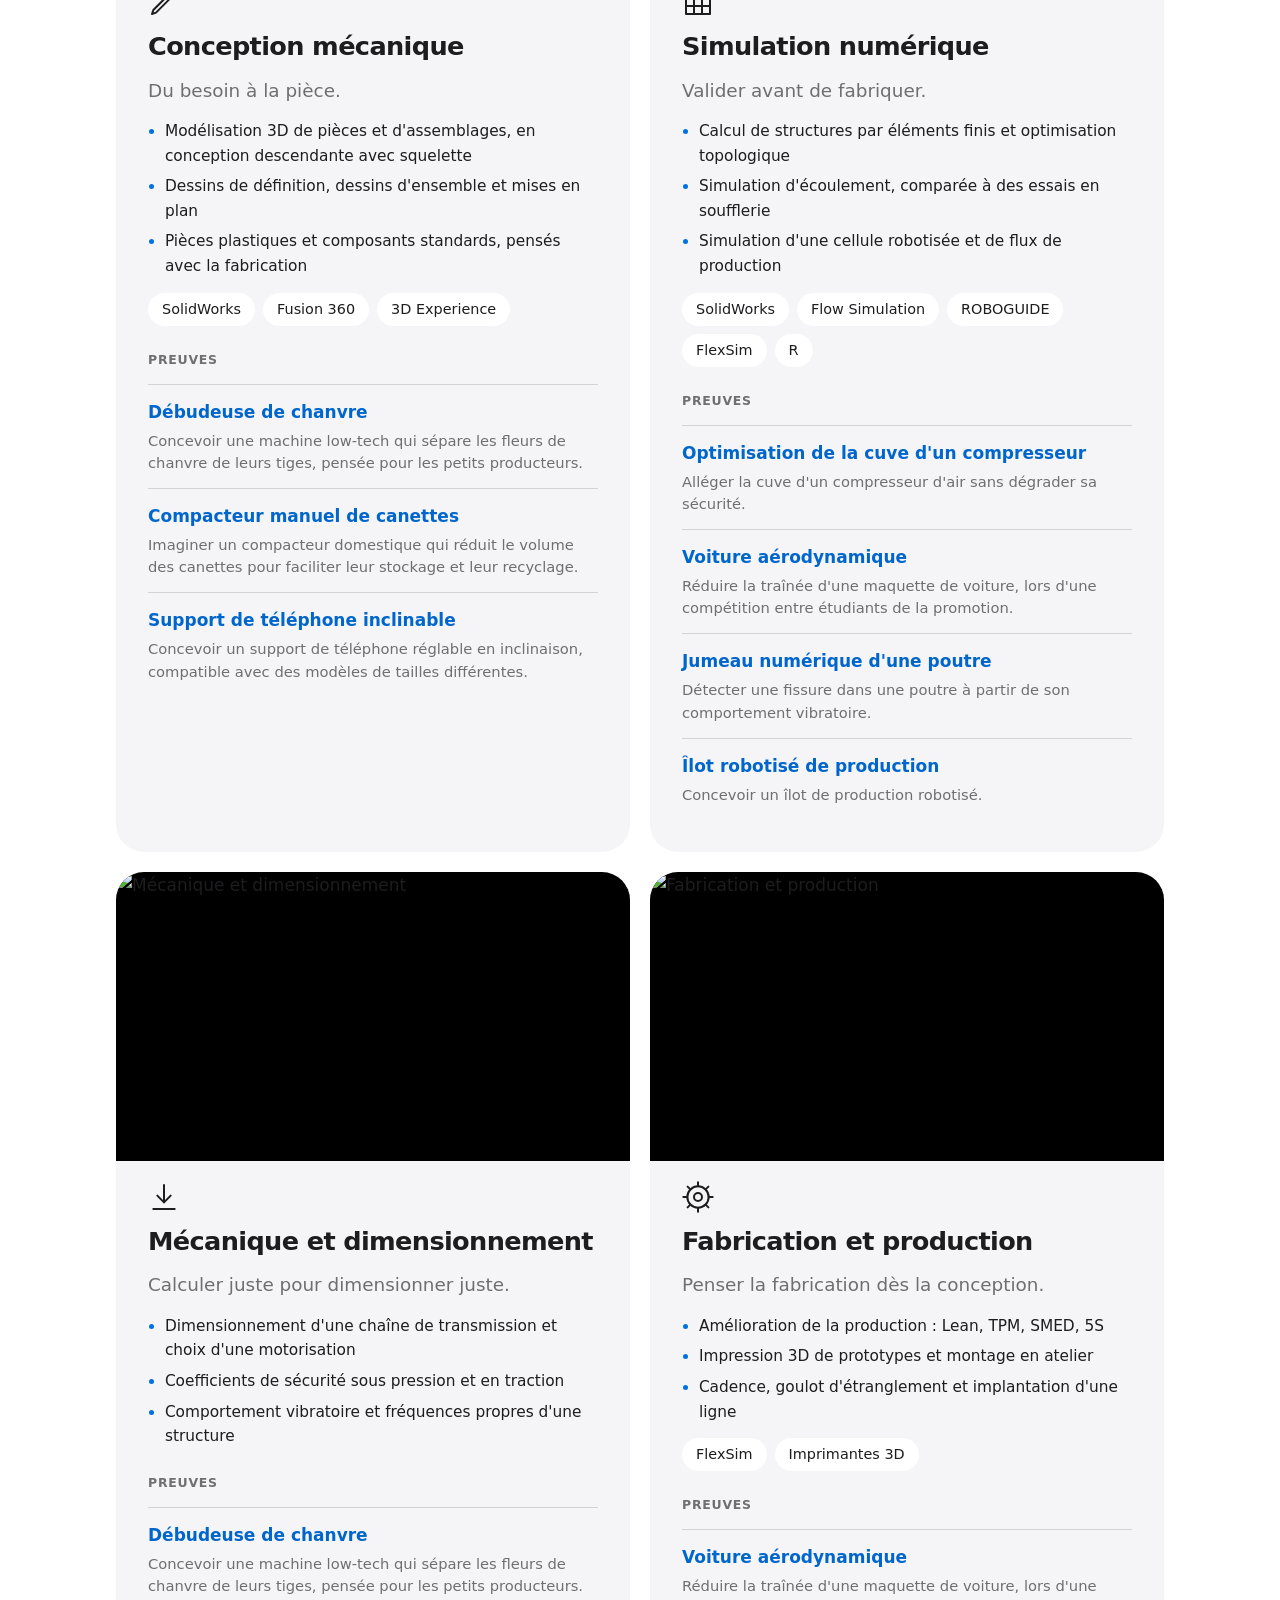
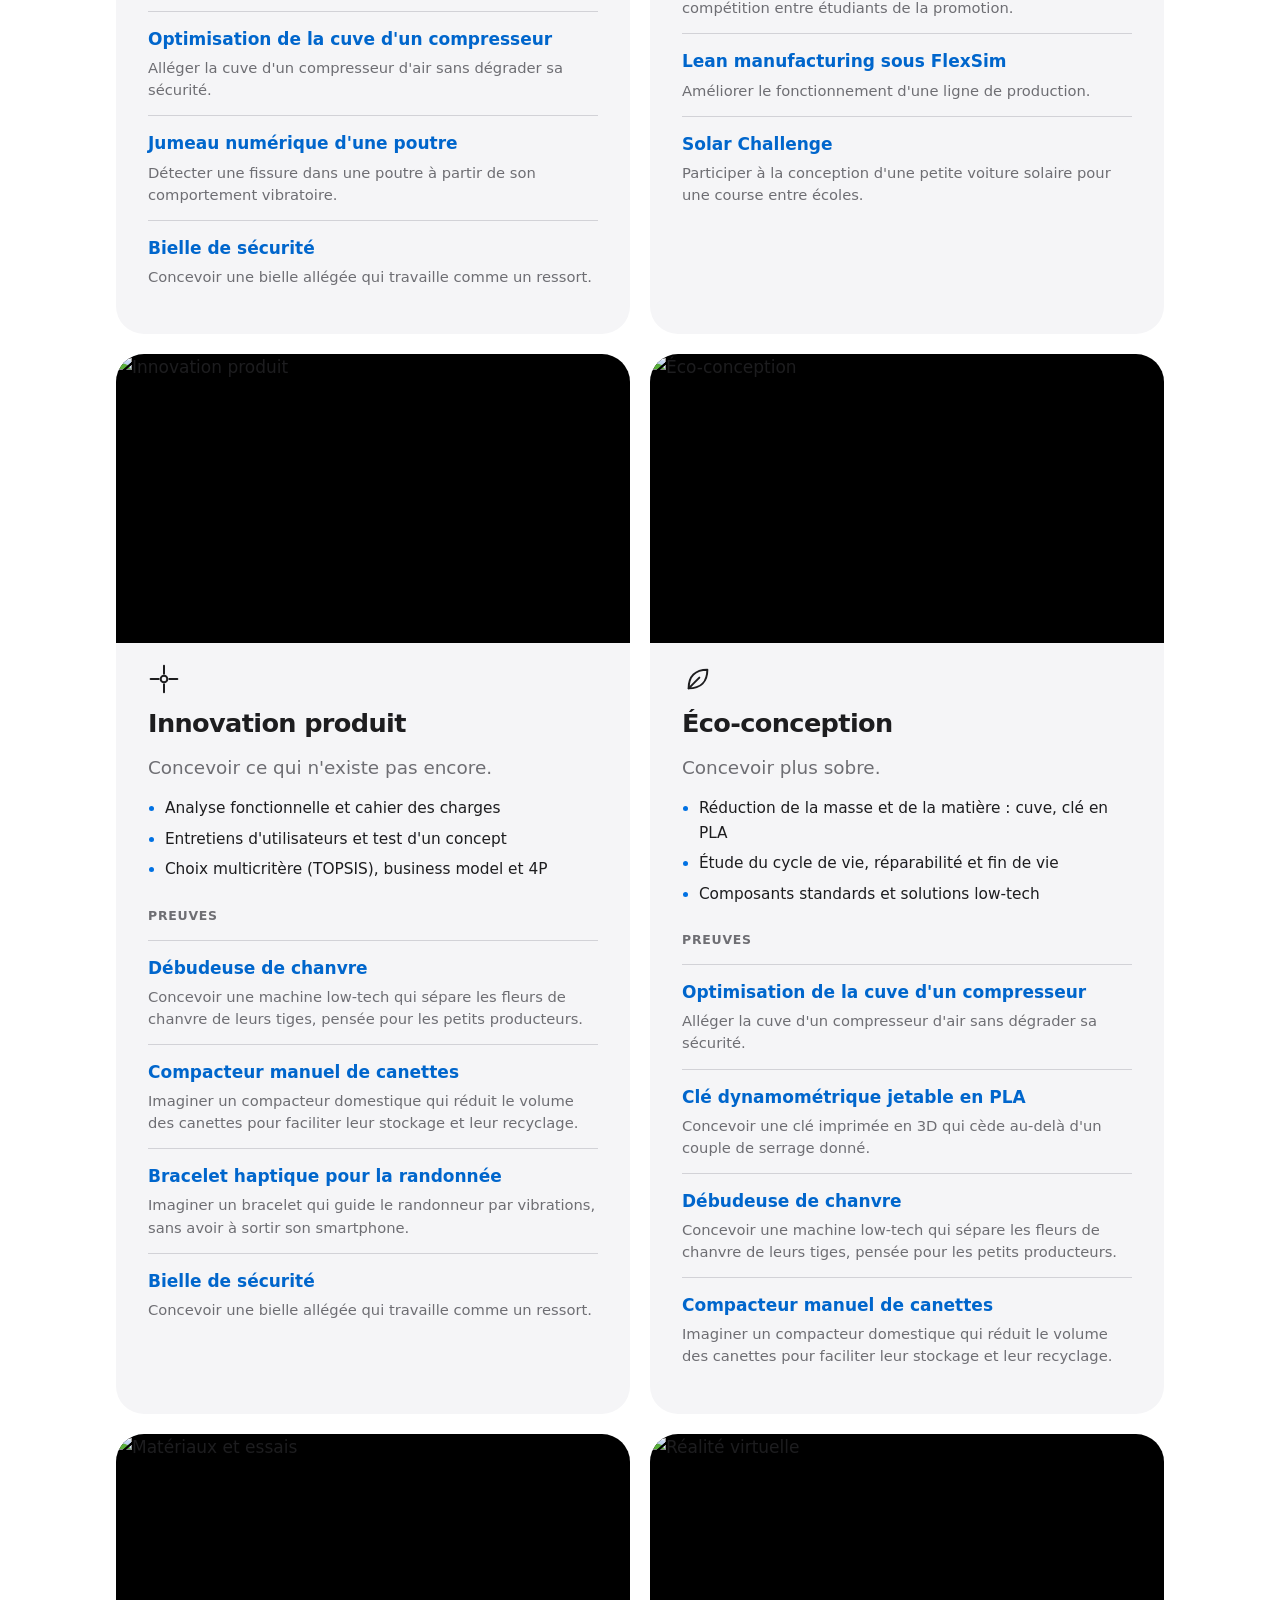
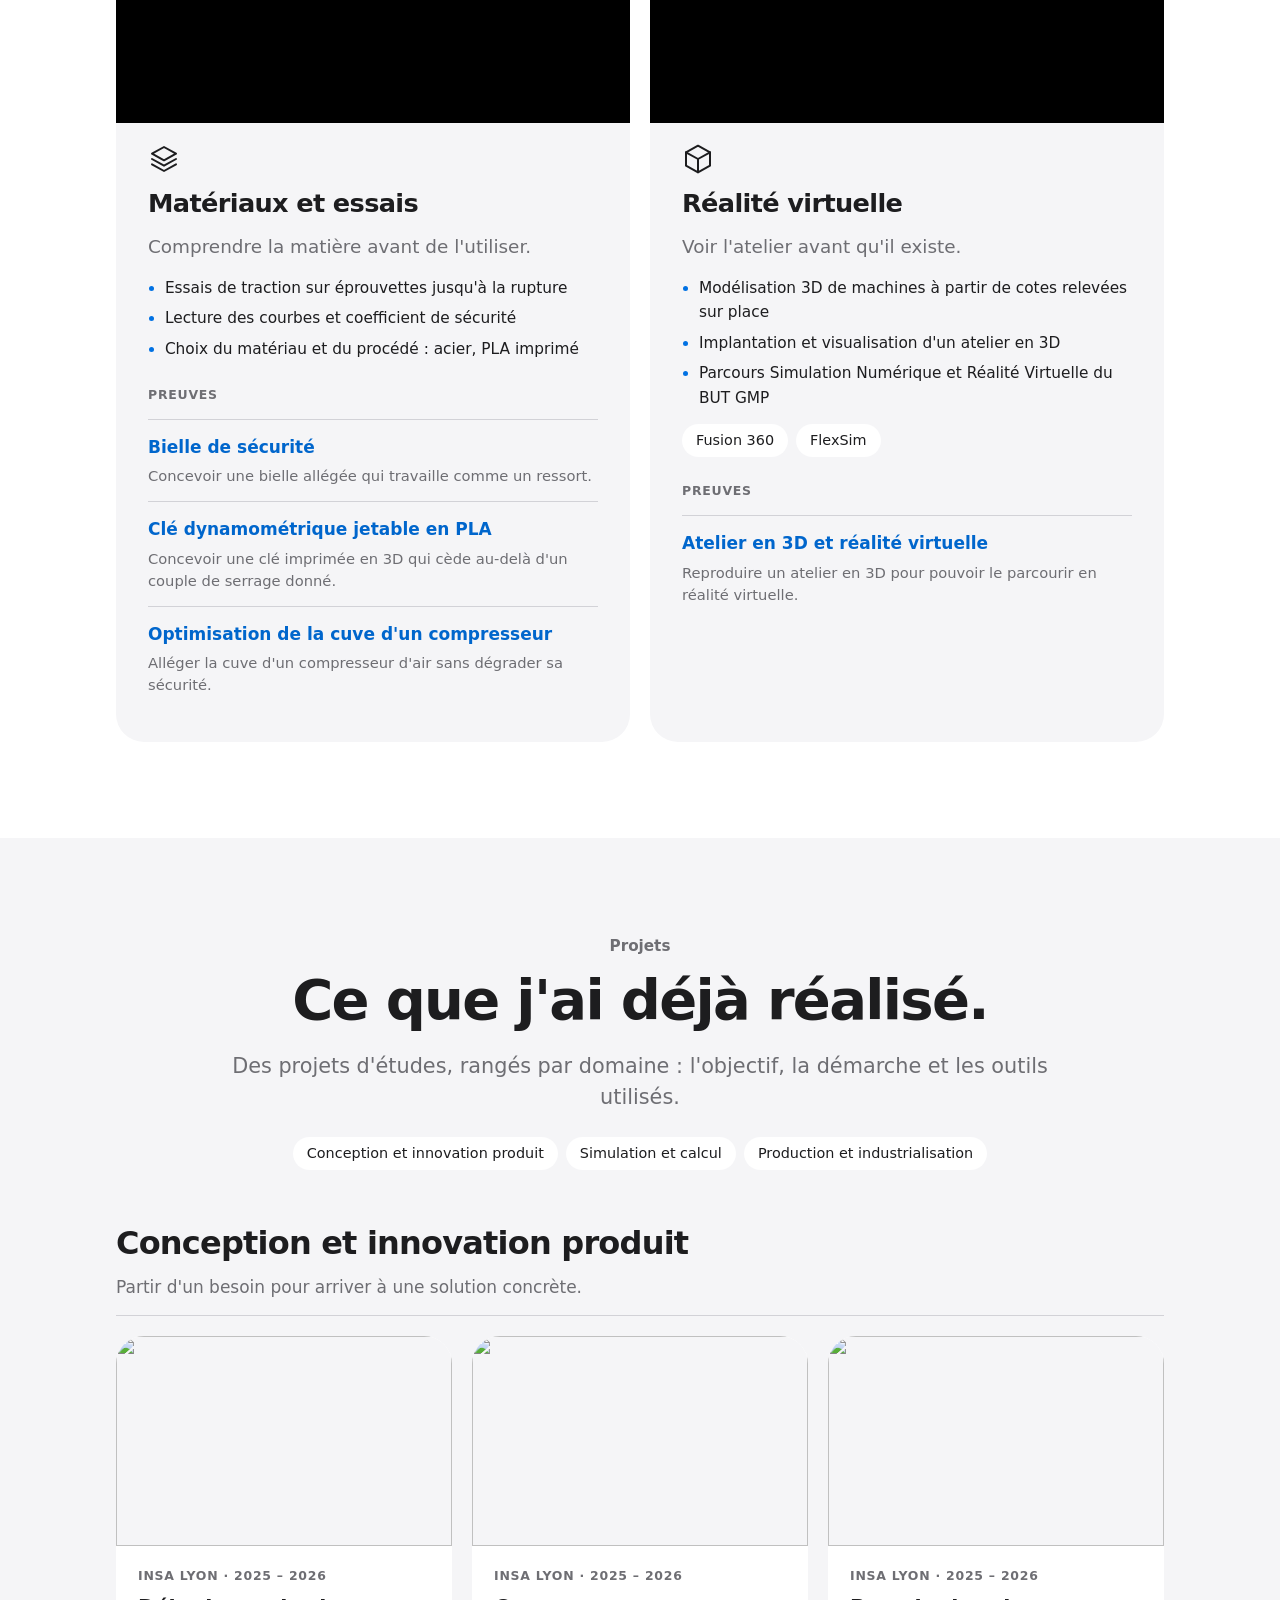
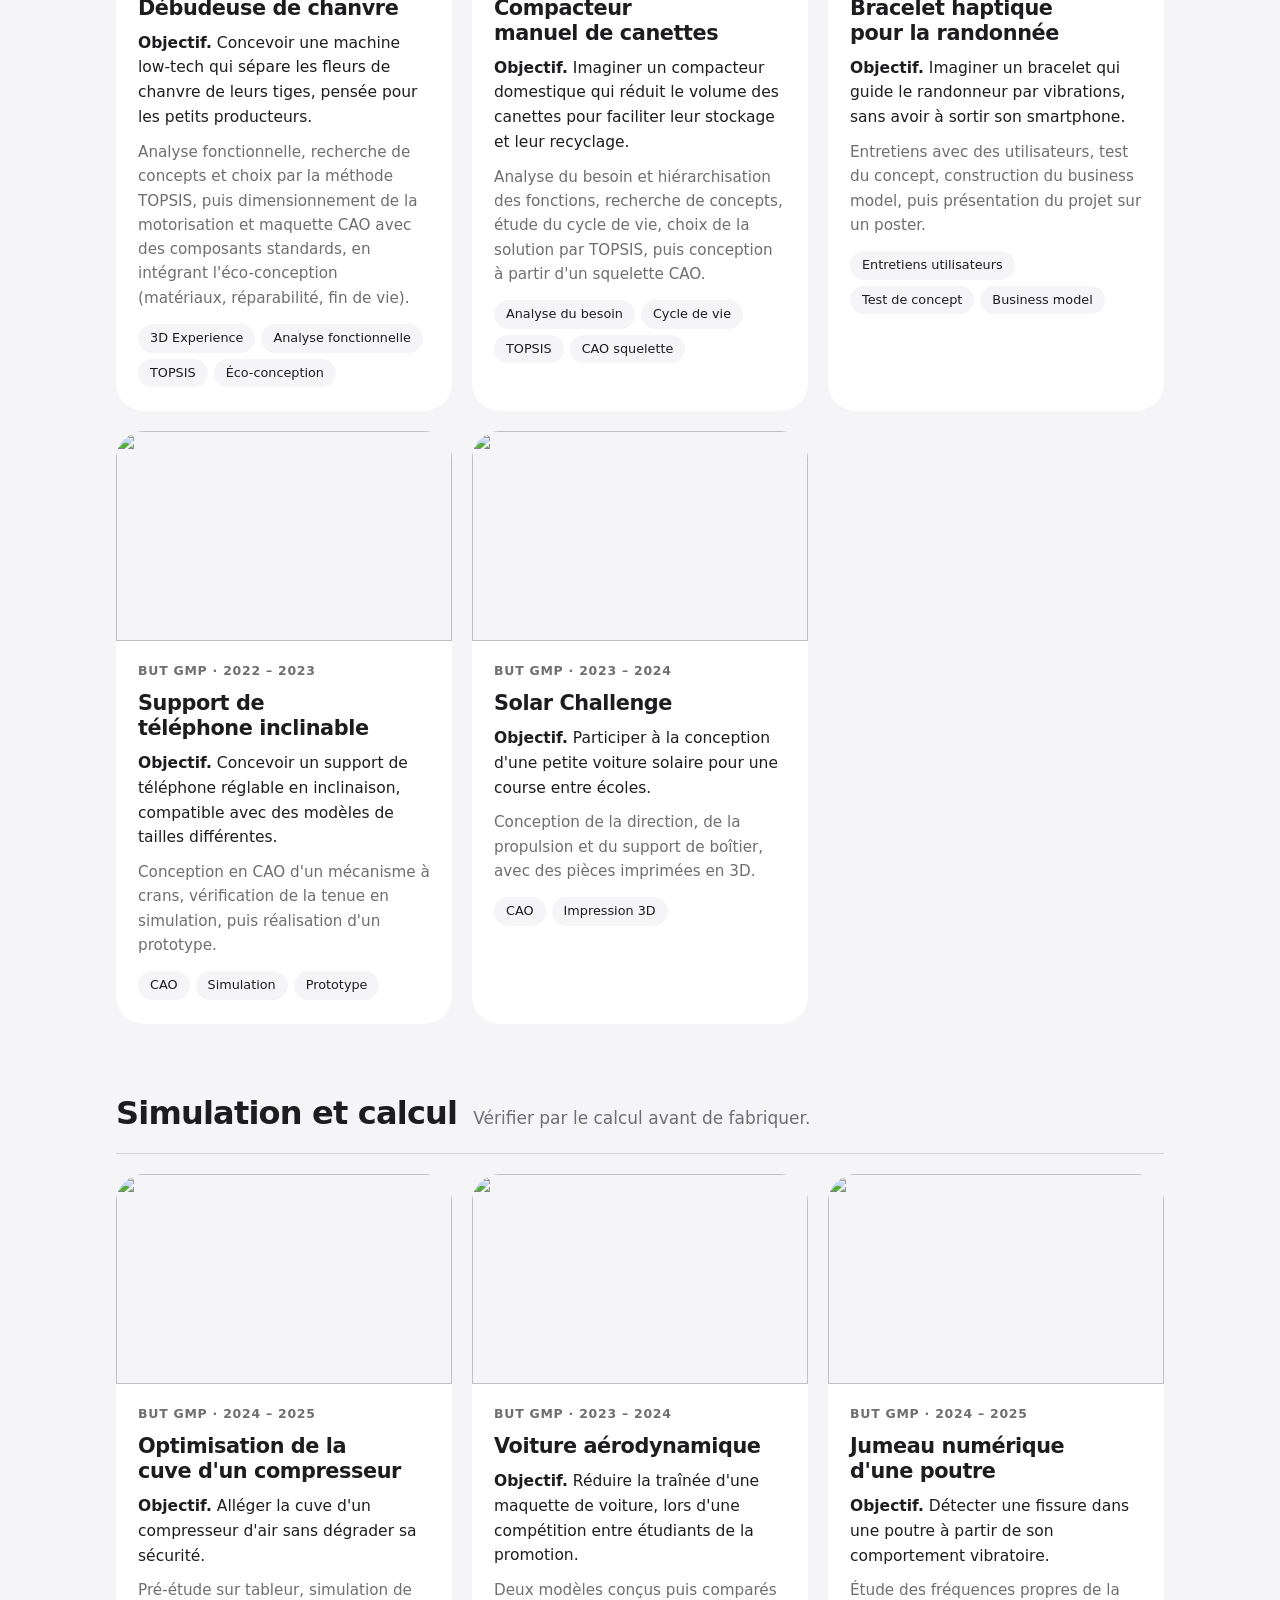
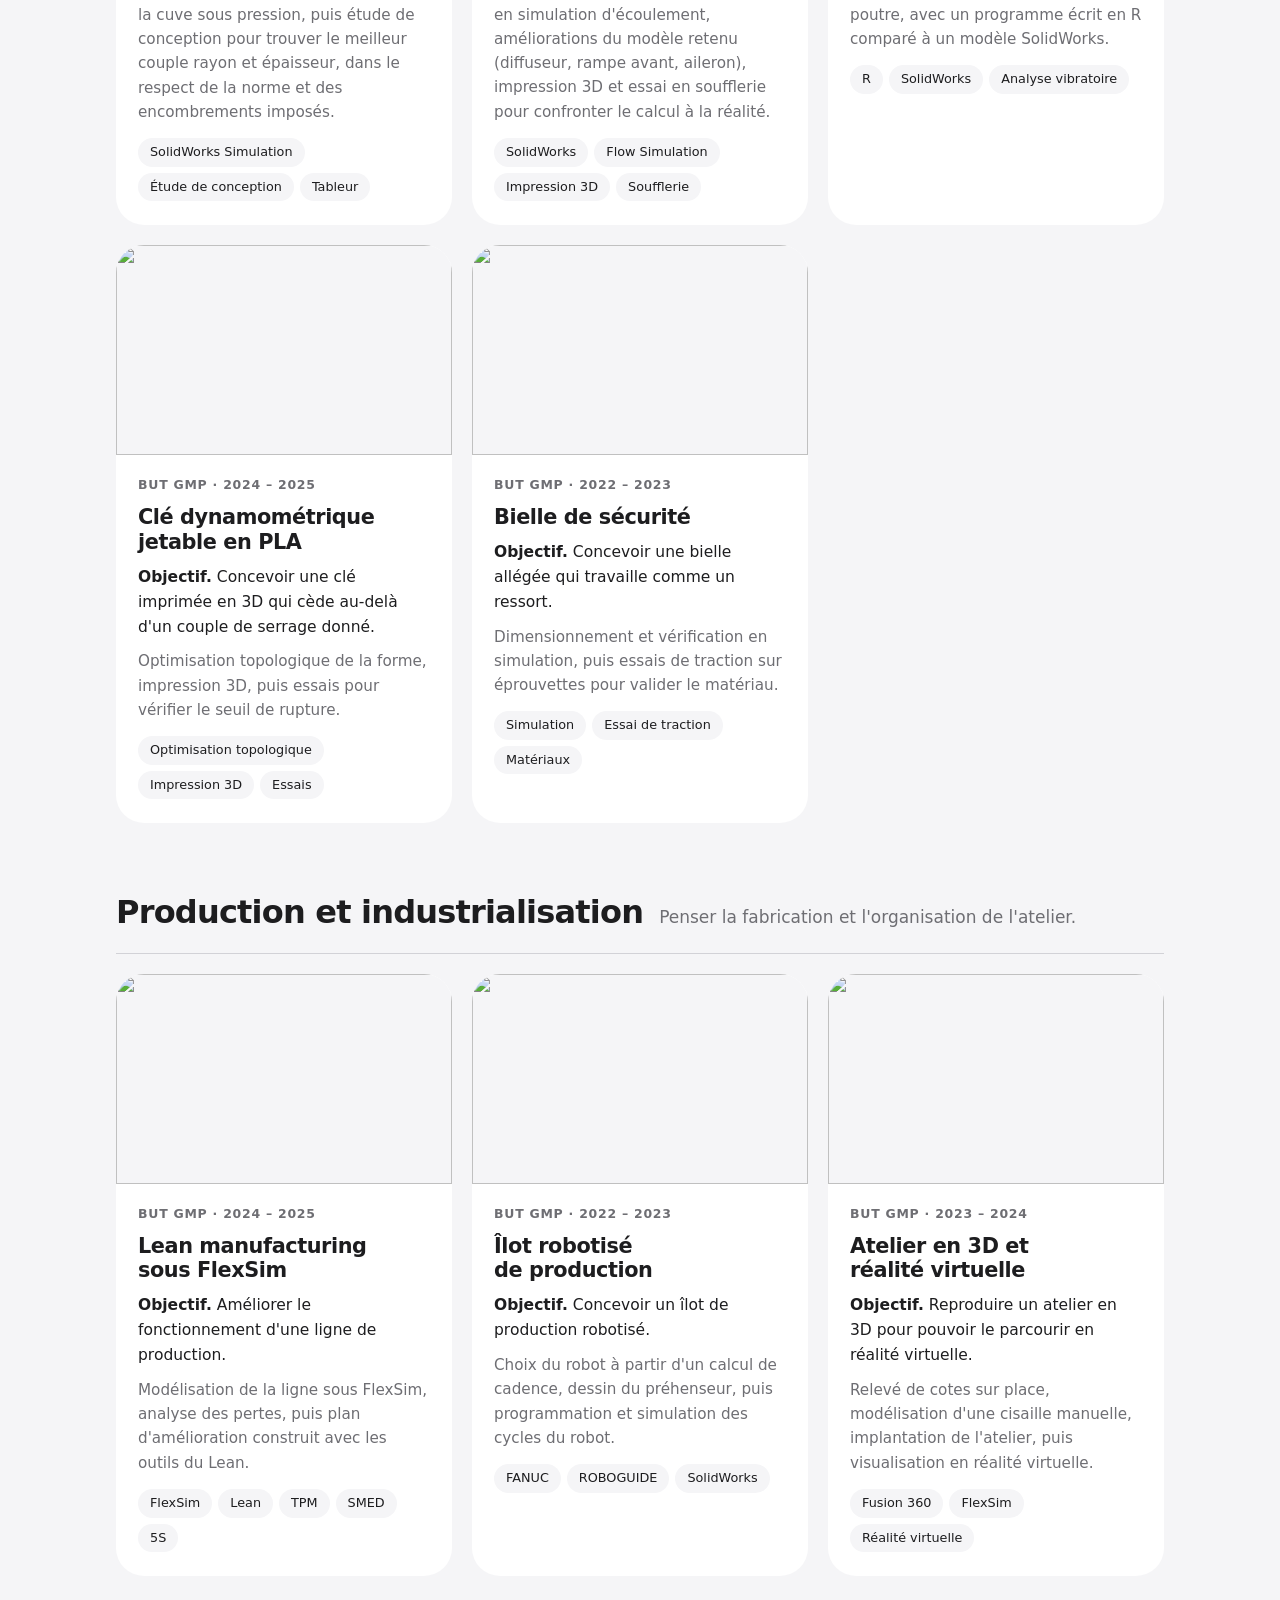
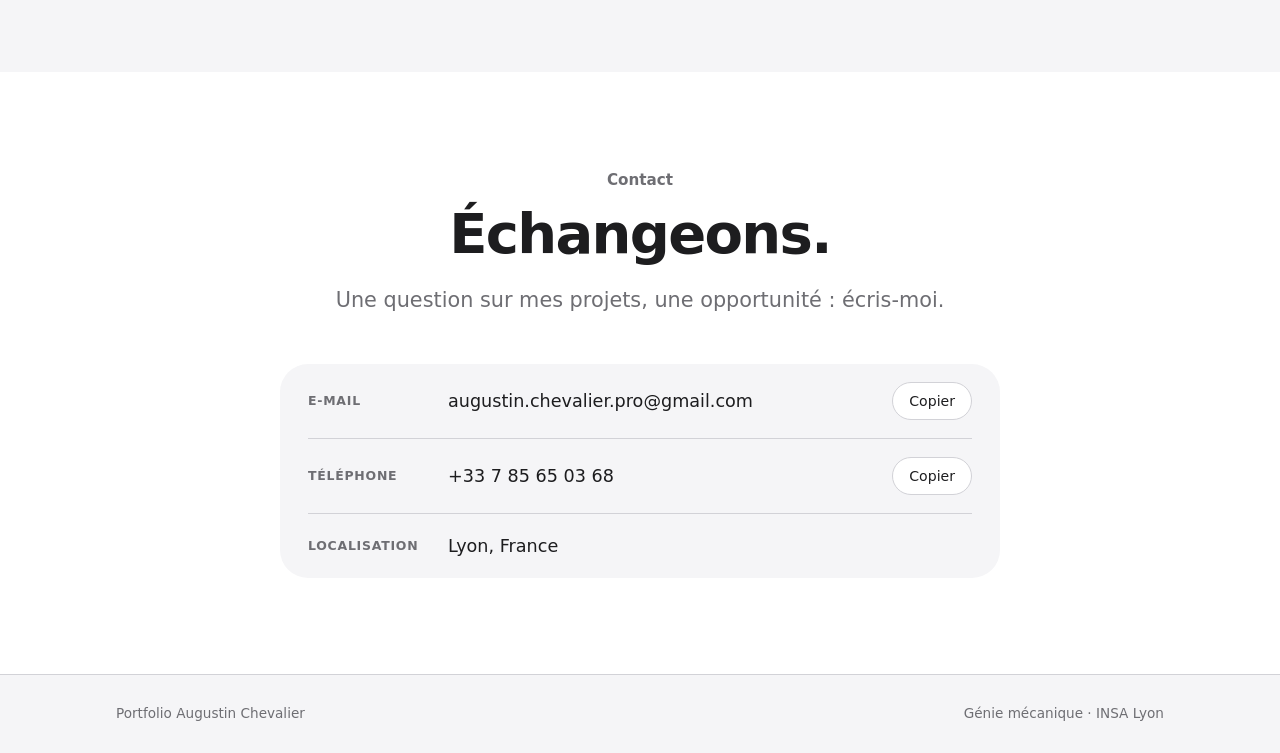
==== commit 64bc8382: "Stage AutoMachine déplacé dans la section Expérience Co-Authored-By: Claude Opus 5.5 <noreply@anthro" ====
--- a/index.html
+++ b/index.html
@@ -105,8 +105,18 @@
   </section>
   <section class="band alt" id="experience">
     <div class="inner">
-      <div class="head center"><span class="eyebrow">Expérience</span><h2>En alternance chez HAcare.</h2><p class="lede">Depuis 2024, au même bureau d'études : je conçois du mobilier médical, principalement des lits et des brancards.</p></div>
+      <div class="head center"><span class="eyebrow">Expérience</span><h2>Du stage à l'alternance.</h2><p class="lede">Un premier stage chez AutoMachine, puis l'alternance chez HAcare depuis 2024, où je conçois du mobilier médical, principalement des lits et des brancards.</p></div>
       <ol class="timeline">
+        <li class="tl-item">
+          <div class="tl-date"><strong>2024</strong><span>Mars – juin</span><span>Stage de BUT GMP</span></div>
+          <div class="tl-dot" aria-hidden="true"></div>
+          <article class="tl-card">
+            <div class="tl-top"><span class="tl-org">AutoMachine</span></div>
+            <h3>Stagiaire en bureau d'études <span>· Machines spéciales, Tours</span></h3>
+            <p>Conception d'un prototype de machine motorisée qui découpe des boîtes à recycler, avec son convoyeur : dimensionnement de la structure et calculs mécaniques, puis montage et essais en atelier pour faire passer le concept jusqu'à la machine réelle.</p>
+            <div class="chips"><span class="chip">CAO</span><span class="chip">Dimensionnement</span><span class="chip">Convoyeur</span><span class="chip">Montage en atelier</span></div>
+          </article>
+        </li>
         <li class="tl-item">
           <div class="tl-date"><strong>2024</strong><i class="tl-to" aria-label="à"></i><strong>2025</strong><span>BUT GMP, 3ᵉ année</span></div>
           <div class="tl-dot" aria-hidden="true"></div>
@@ -138,7 +148,7 @@
   </section>
   <section class="band alt" id="projets">
     <div class="inner">
-      <div class="head center"><span class="eyebrow">Projets</span><h2>Ce que j'ai déjà réalisé.</h2><p class="lede">Des projets d'études et d'entreprise, rangés par domaine : l'objectif, la démarche et les outils utilisés.</p><nav class="chips pnav" id="projets-nav" aria-label="Catégories de projets"></nav></div>
+      <div class="head center"><span class="eyebrow">Projets</span><h2>Ce que j'ai déjà réalisé.</h2><p class="lede">Des projets d'études, rangés par domaine : l'objectif, la démarche et les outils utilisés.</p><nav class="chips pnav" id="projets-nav" aria-label="Catégories de projets"></nav></div>
       <div class="pgroups" id="projets-liste"></div>
     </div>
   </section>
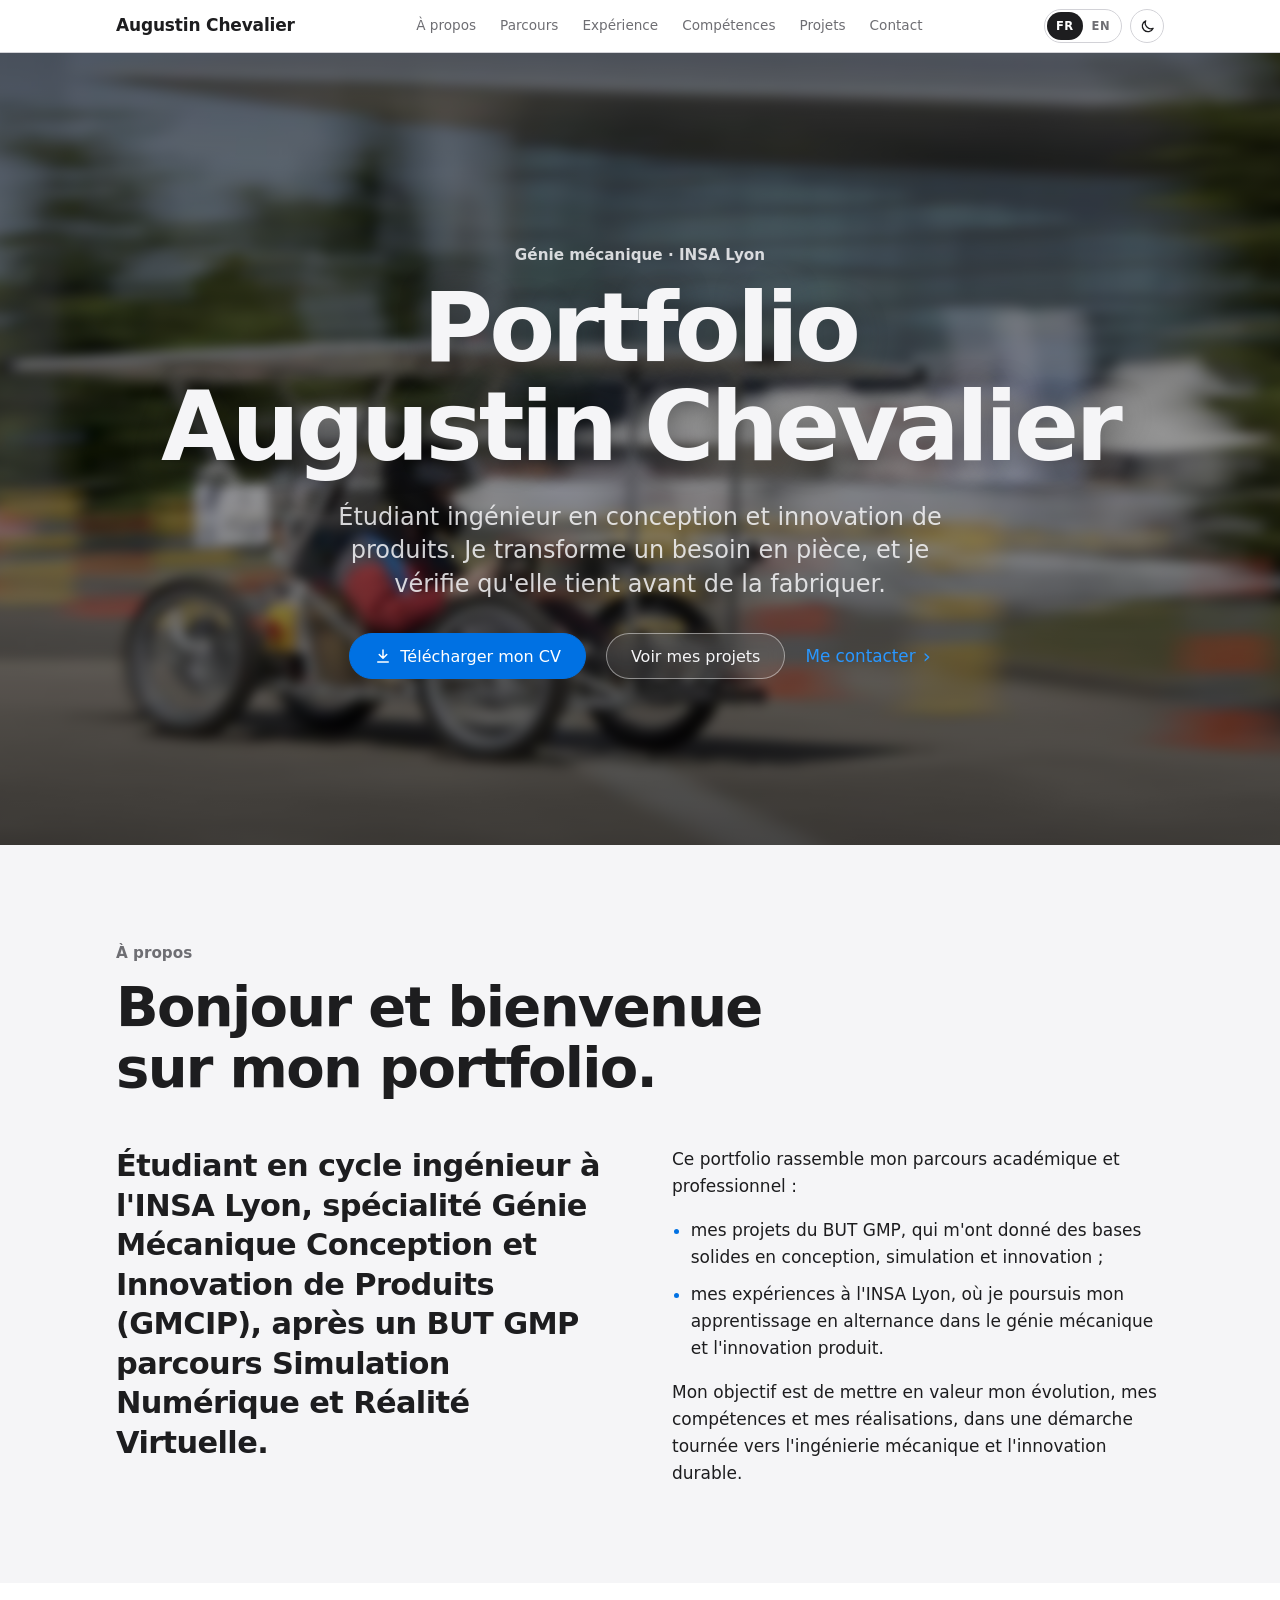
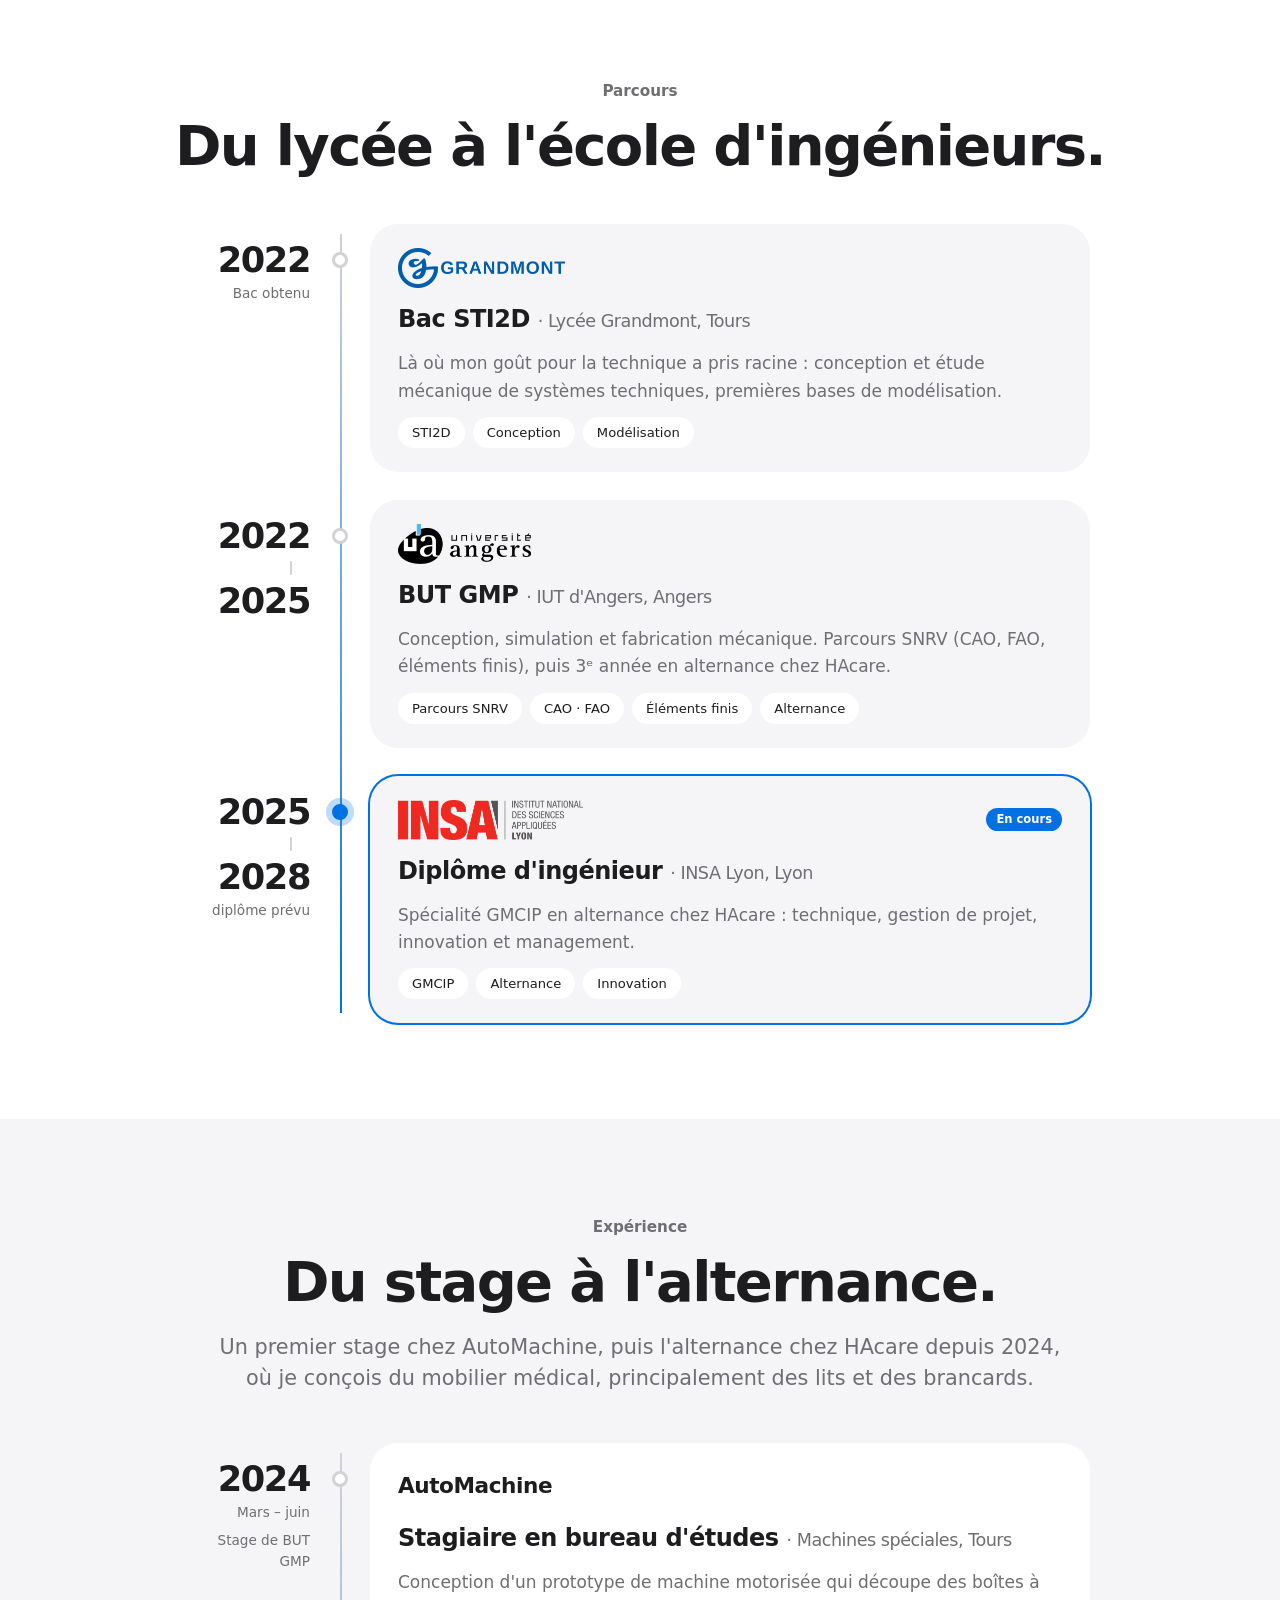
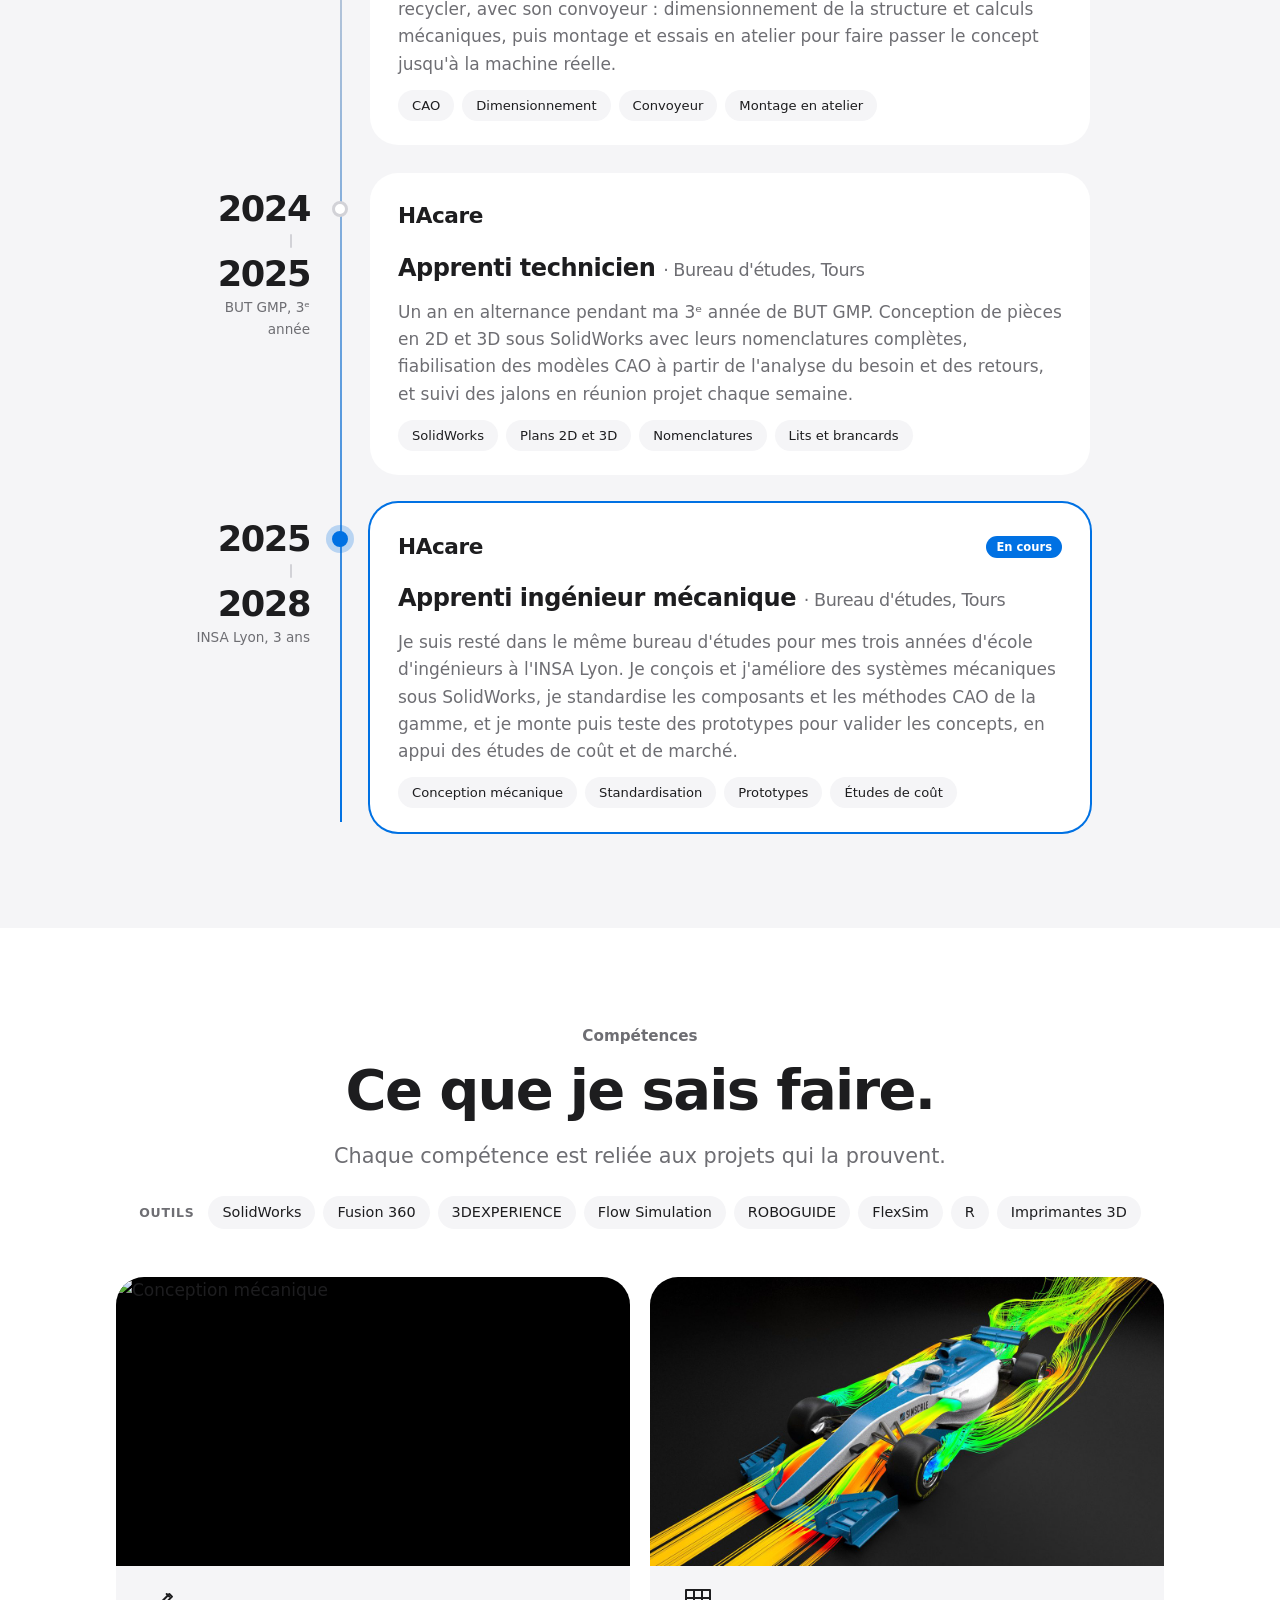
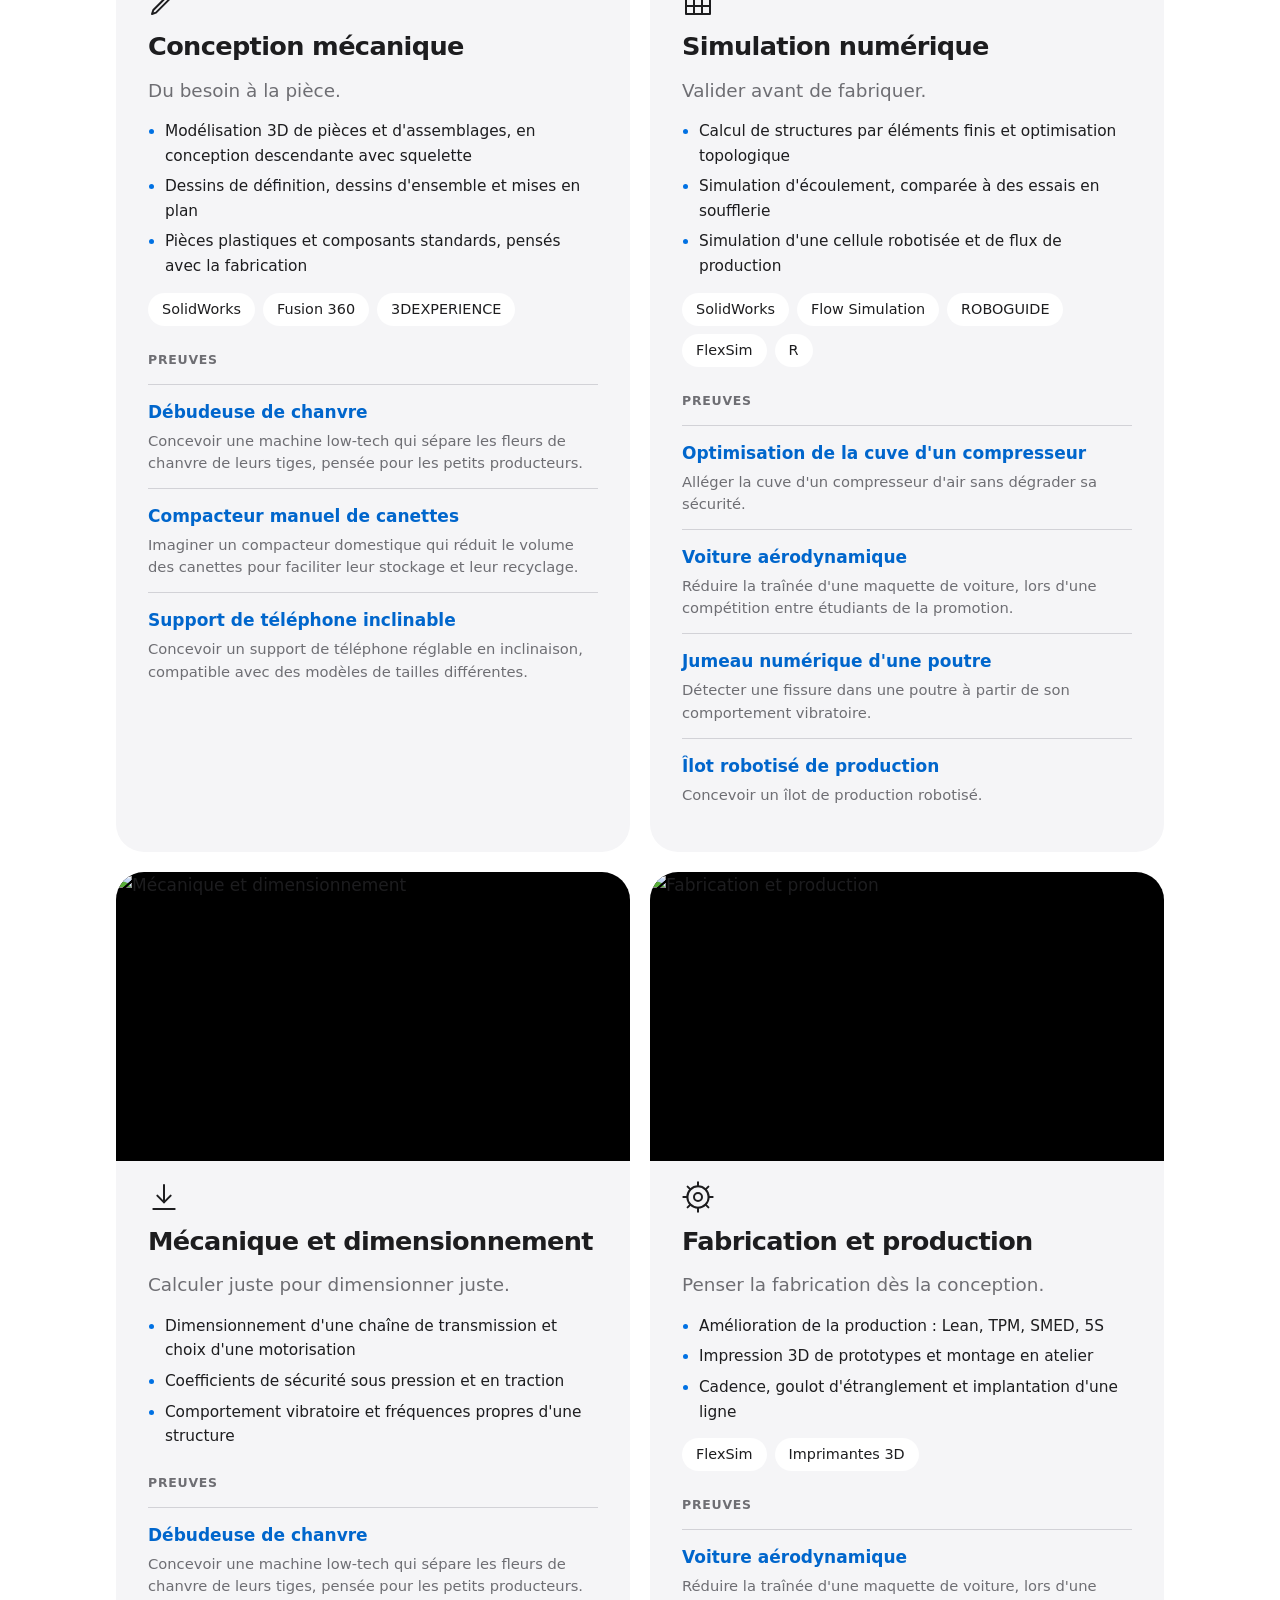
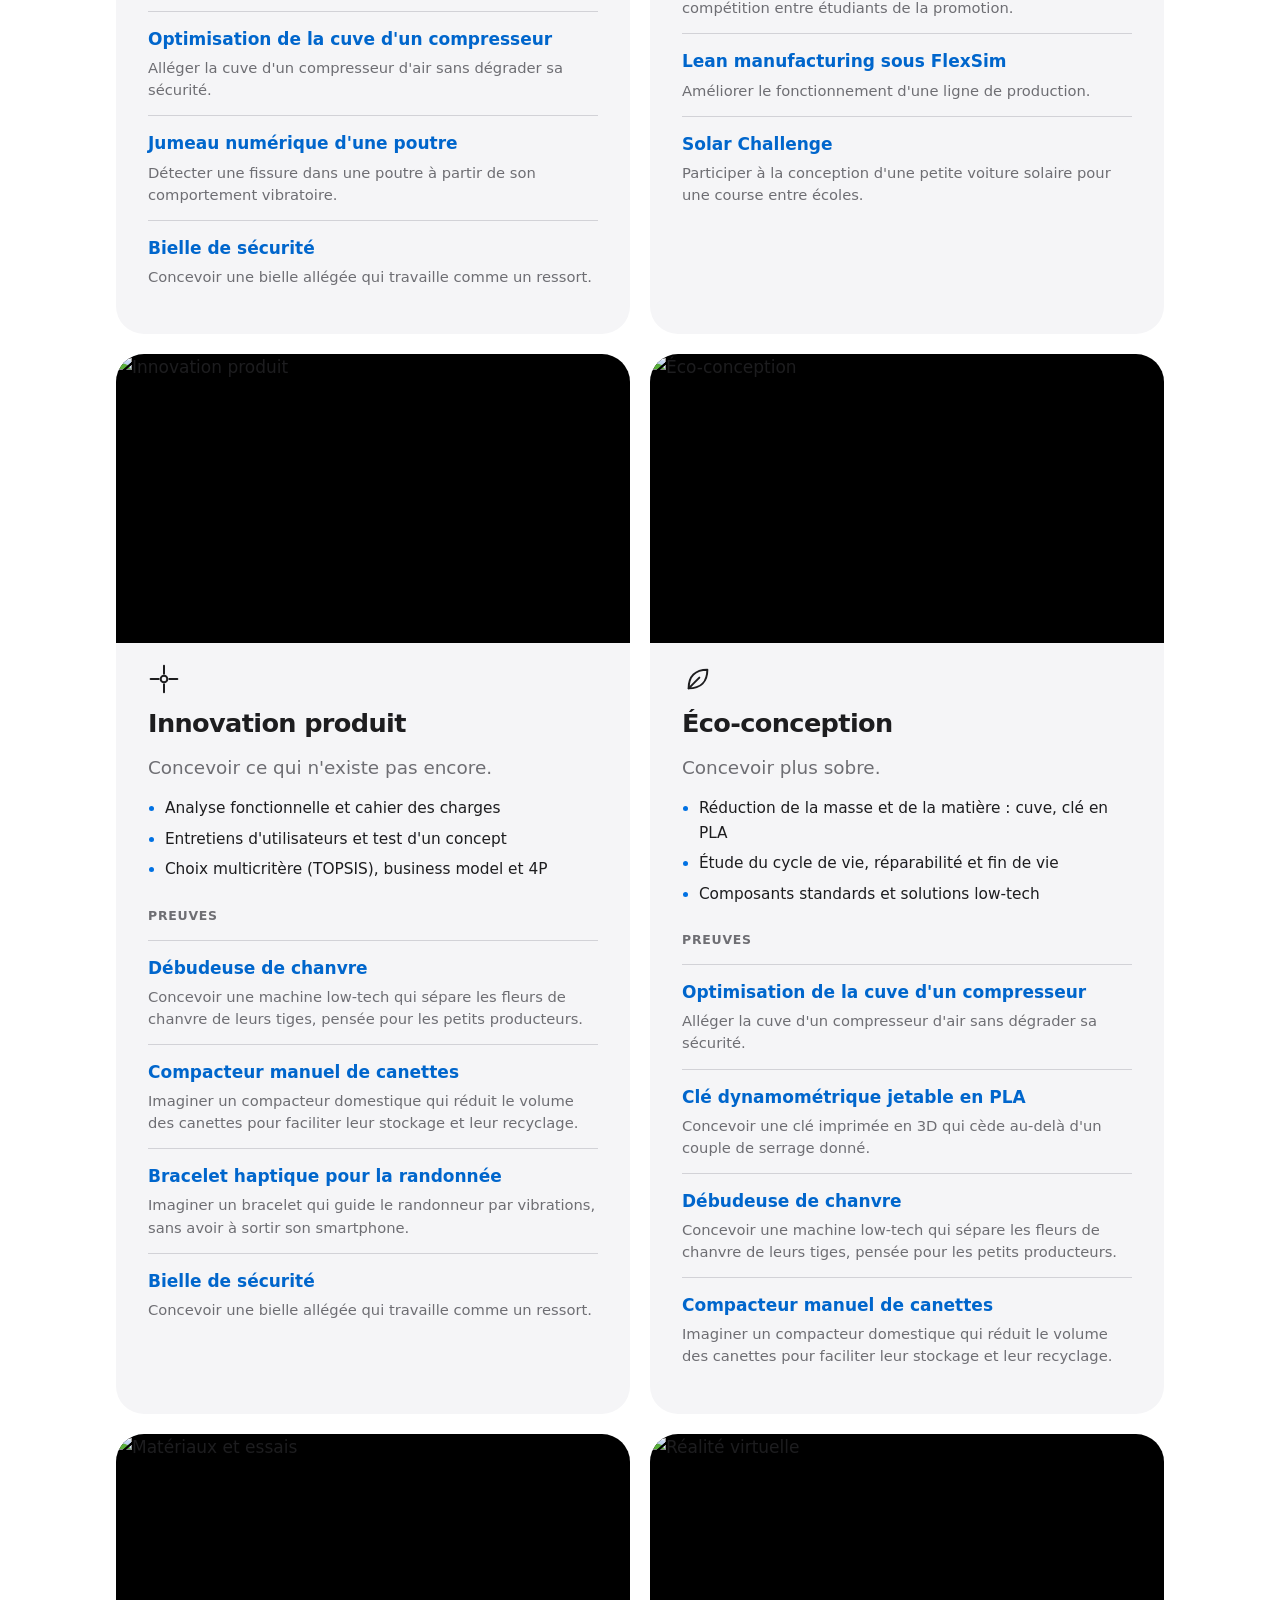
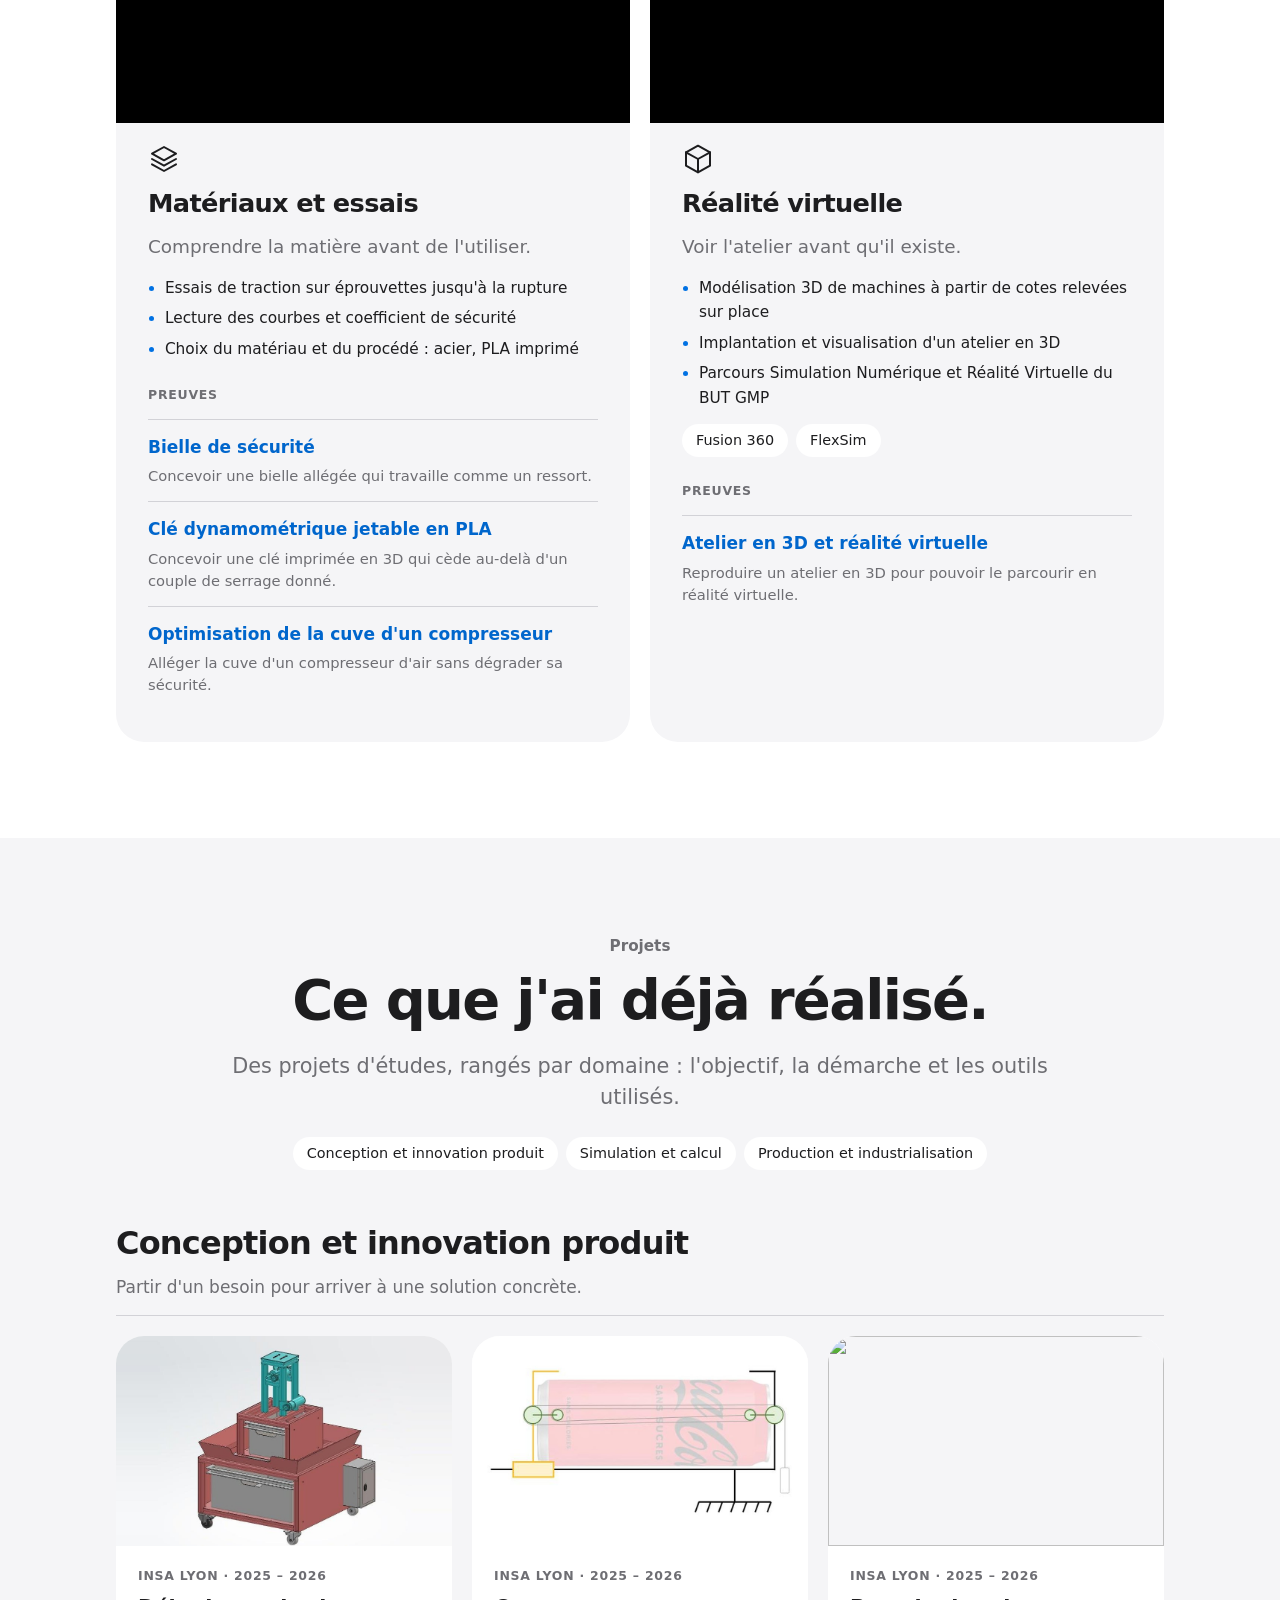
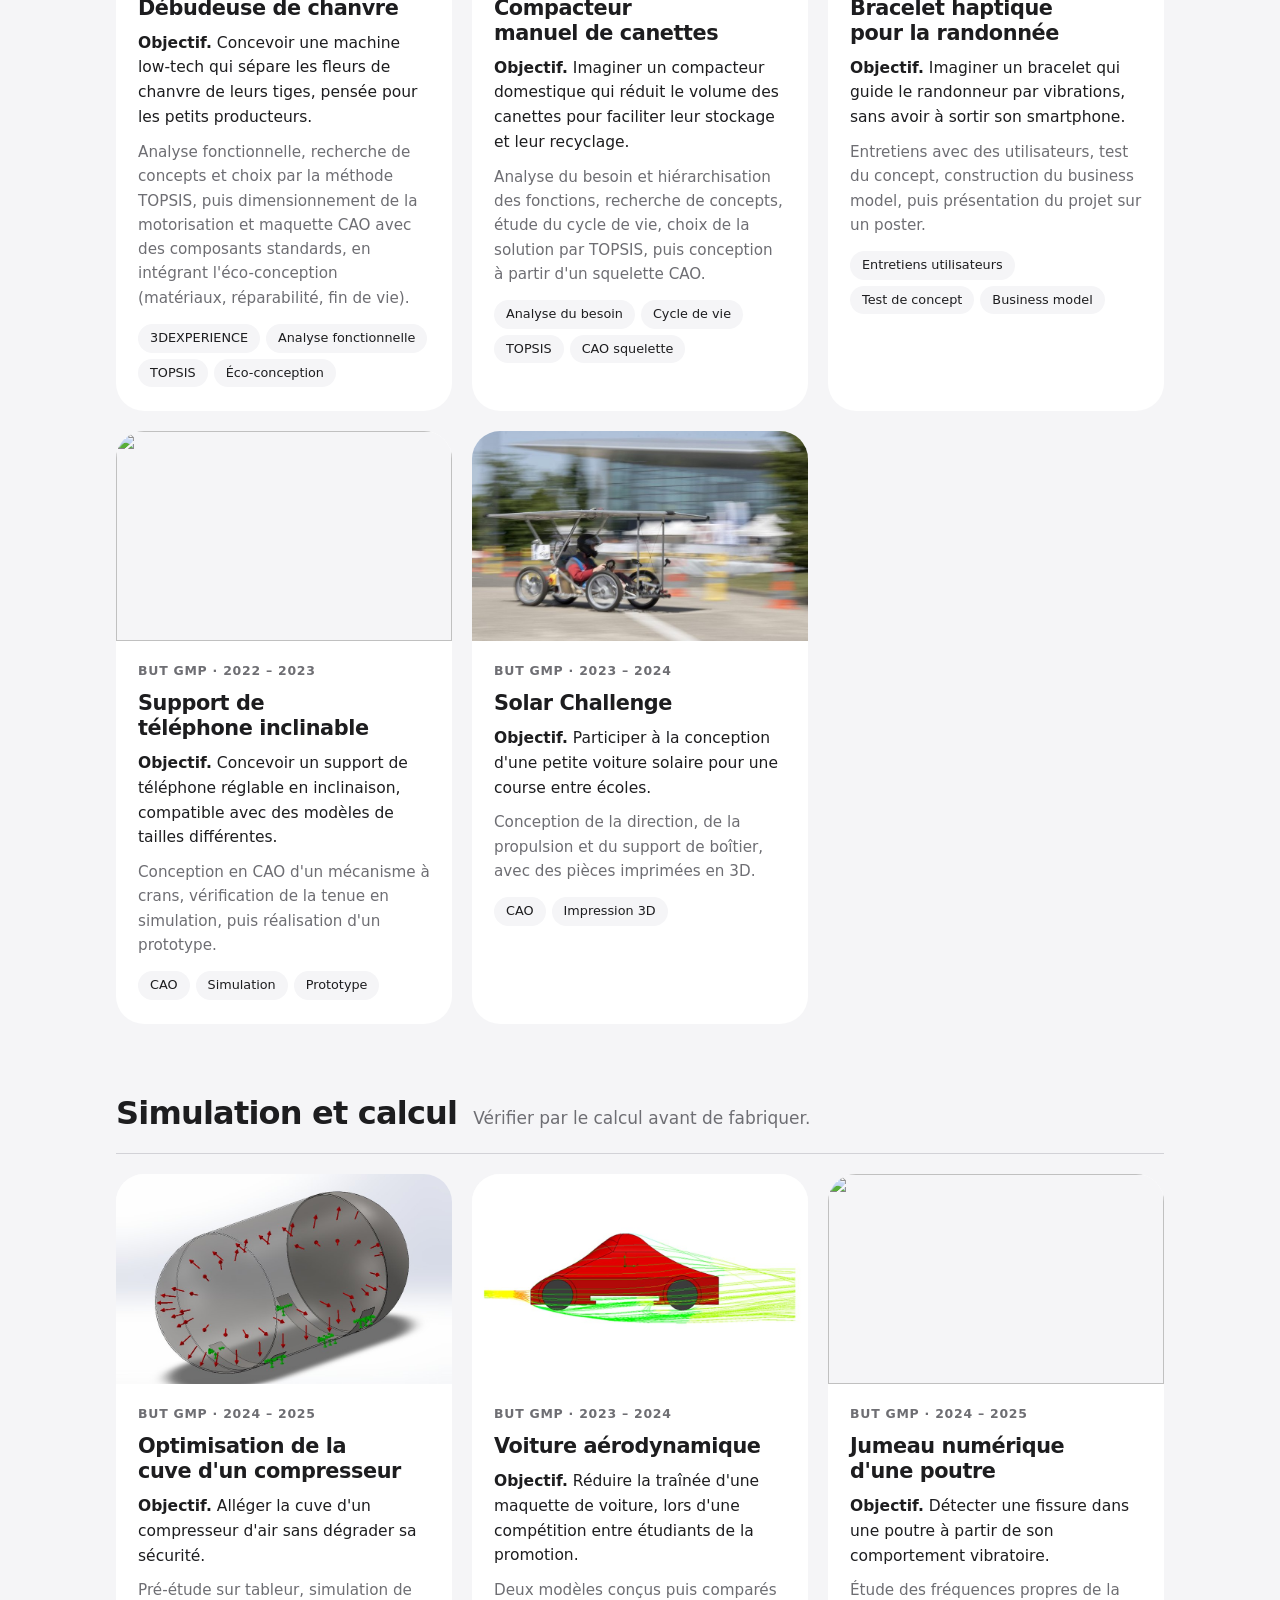
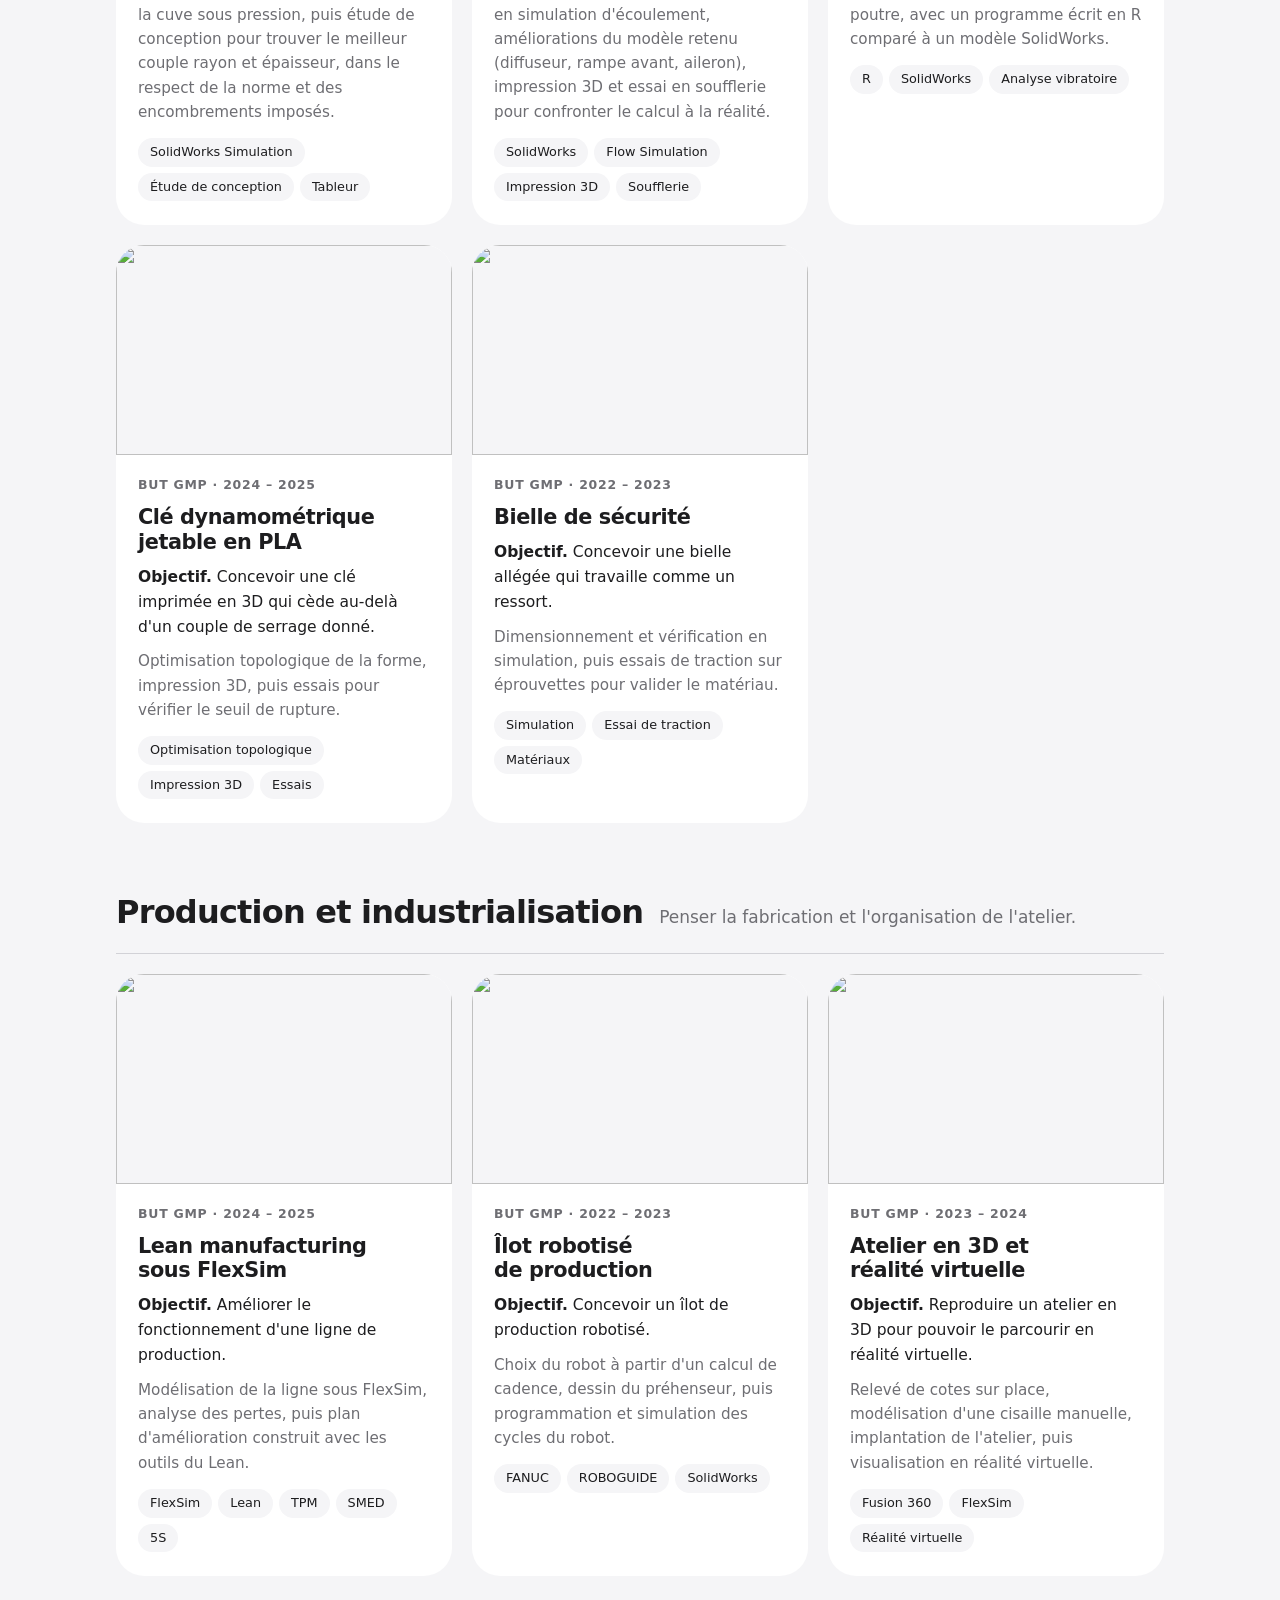
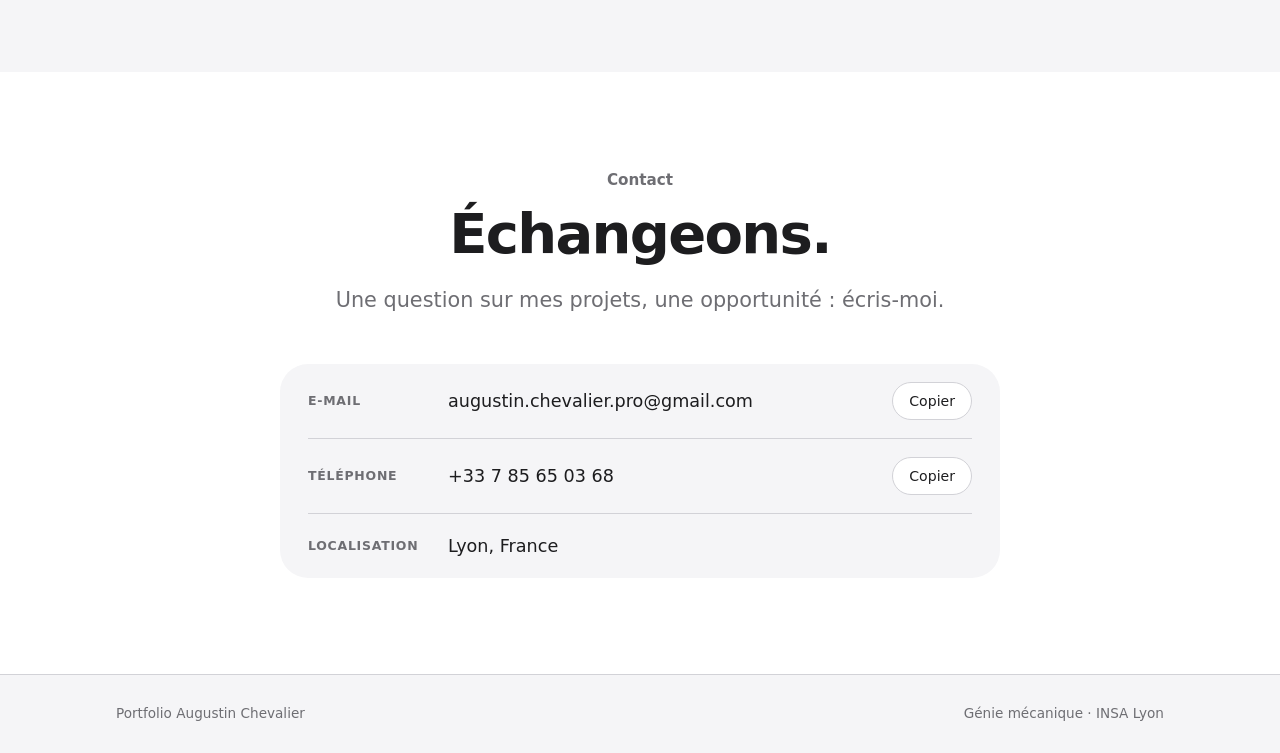
==== commit 349140ab: "CV en français sur la page française Co-Authored-By: Claude Opus 5.5 <noreply@anthropic.com> Claude-" ====
--- a/index.html
+++ b/index.html
@@ -39,7 +39,7 @@
       <h1>Portfolio<br>Augustin Chevalier</h1>
       <p class="sub">Étudiant ingénieur en conception et innovation de produits. Je transforme un besoin en pièce, et je vérifie qu'elle tient avant de la fabriquer.</p>
       <div class="cta">
-        <a class="btn primary" href="cv/CV_Augustin_Chevalier.pdf" download><svg viewBox="0 0 24 24" aria-hidden="true"><path d="M12 4v11M7 10l5 5 5-5M5 20h14"/></svg>Télécharger mon CV</a>
+        <a class="btn primary" href="cv/CV_Augustin_Chevalier_FR.pdf" download><svg viewBox="0 0 24 24" aria-hidden="true"><path d="M12 4v11M7 10l5 5 5-5M5 20h14"/></svg>Télécharger mon CV</a>
         <a class="btn" href="#projets">Voir mes projets</a>
         <a class="link" href="#contact">Me contacter</a>
       </div>
